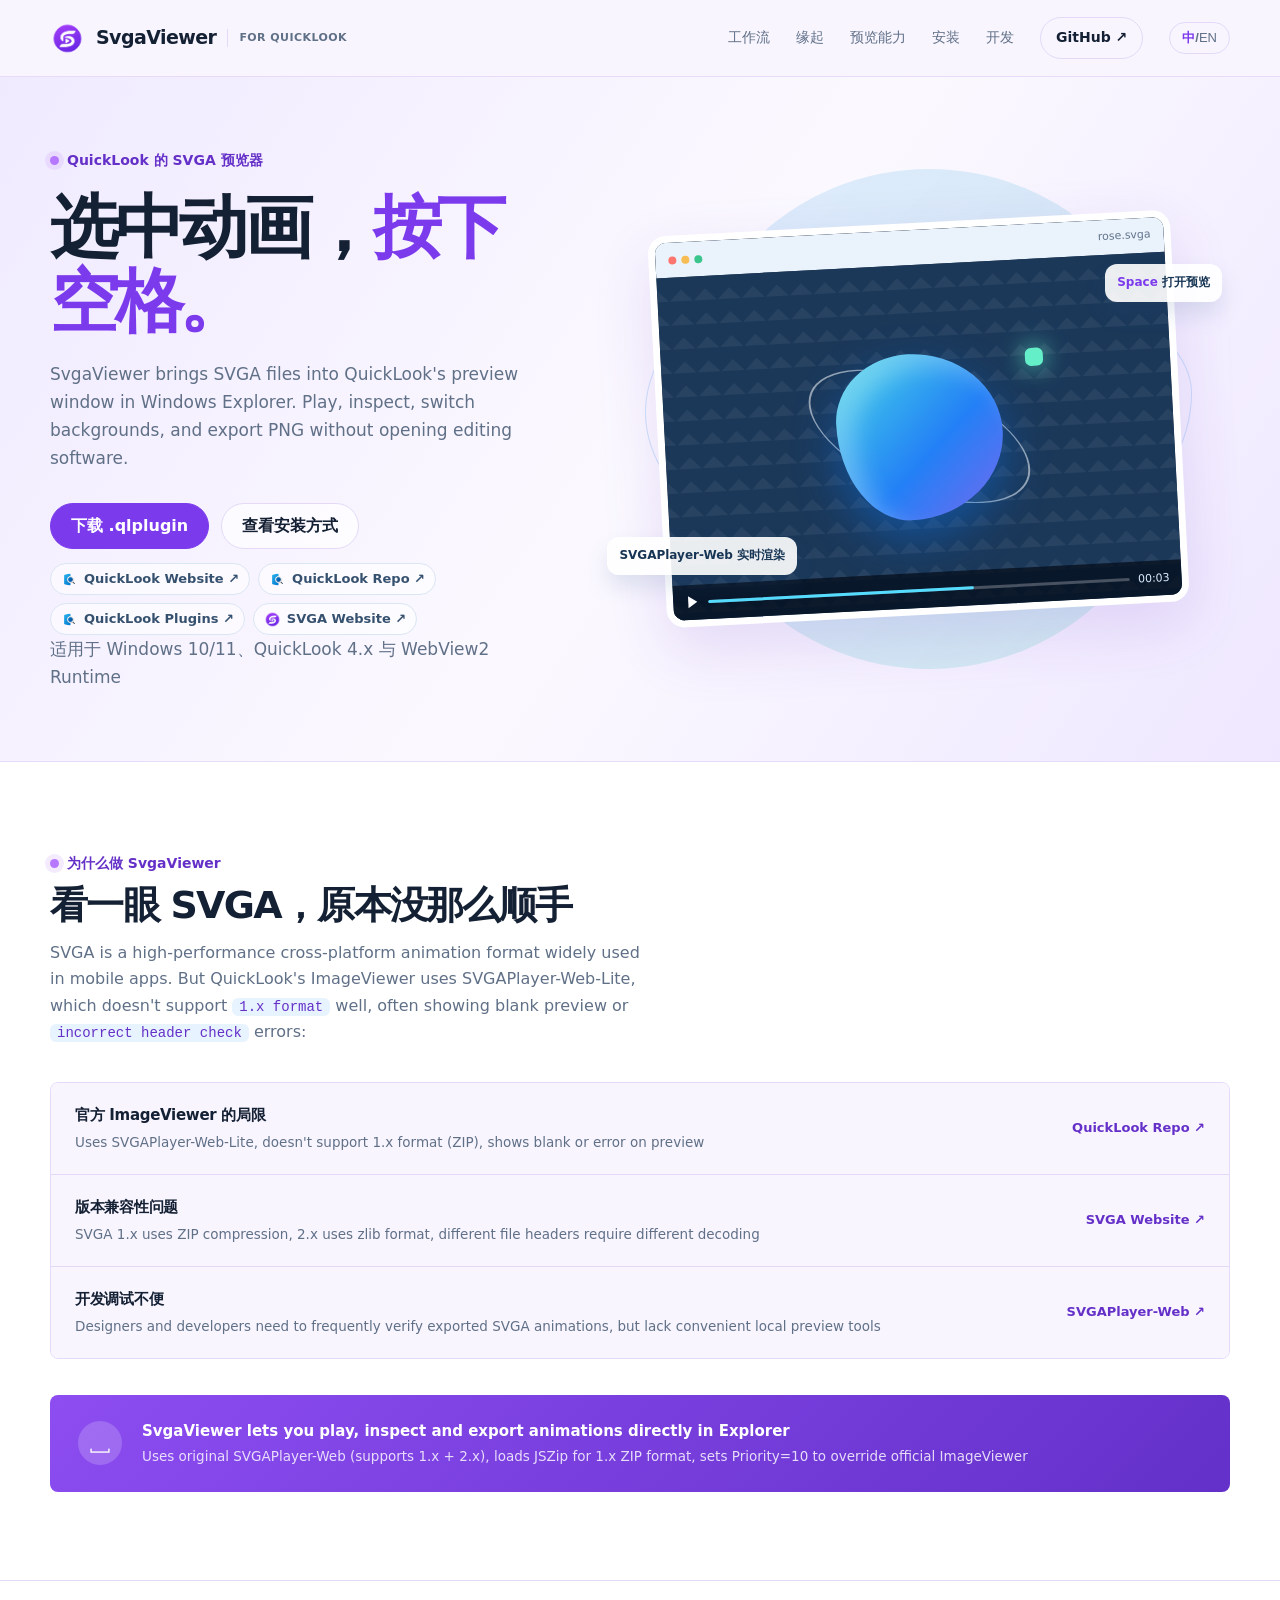
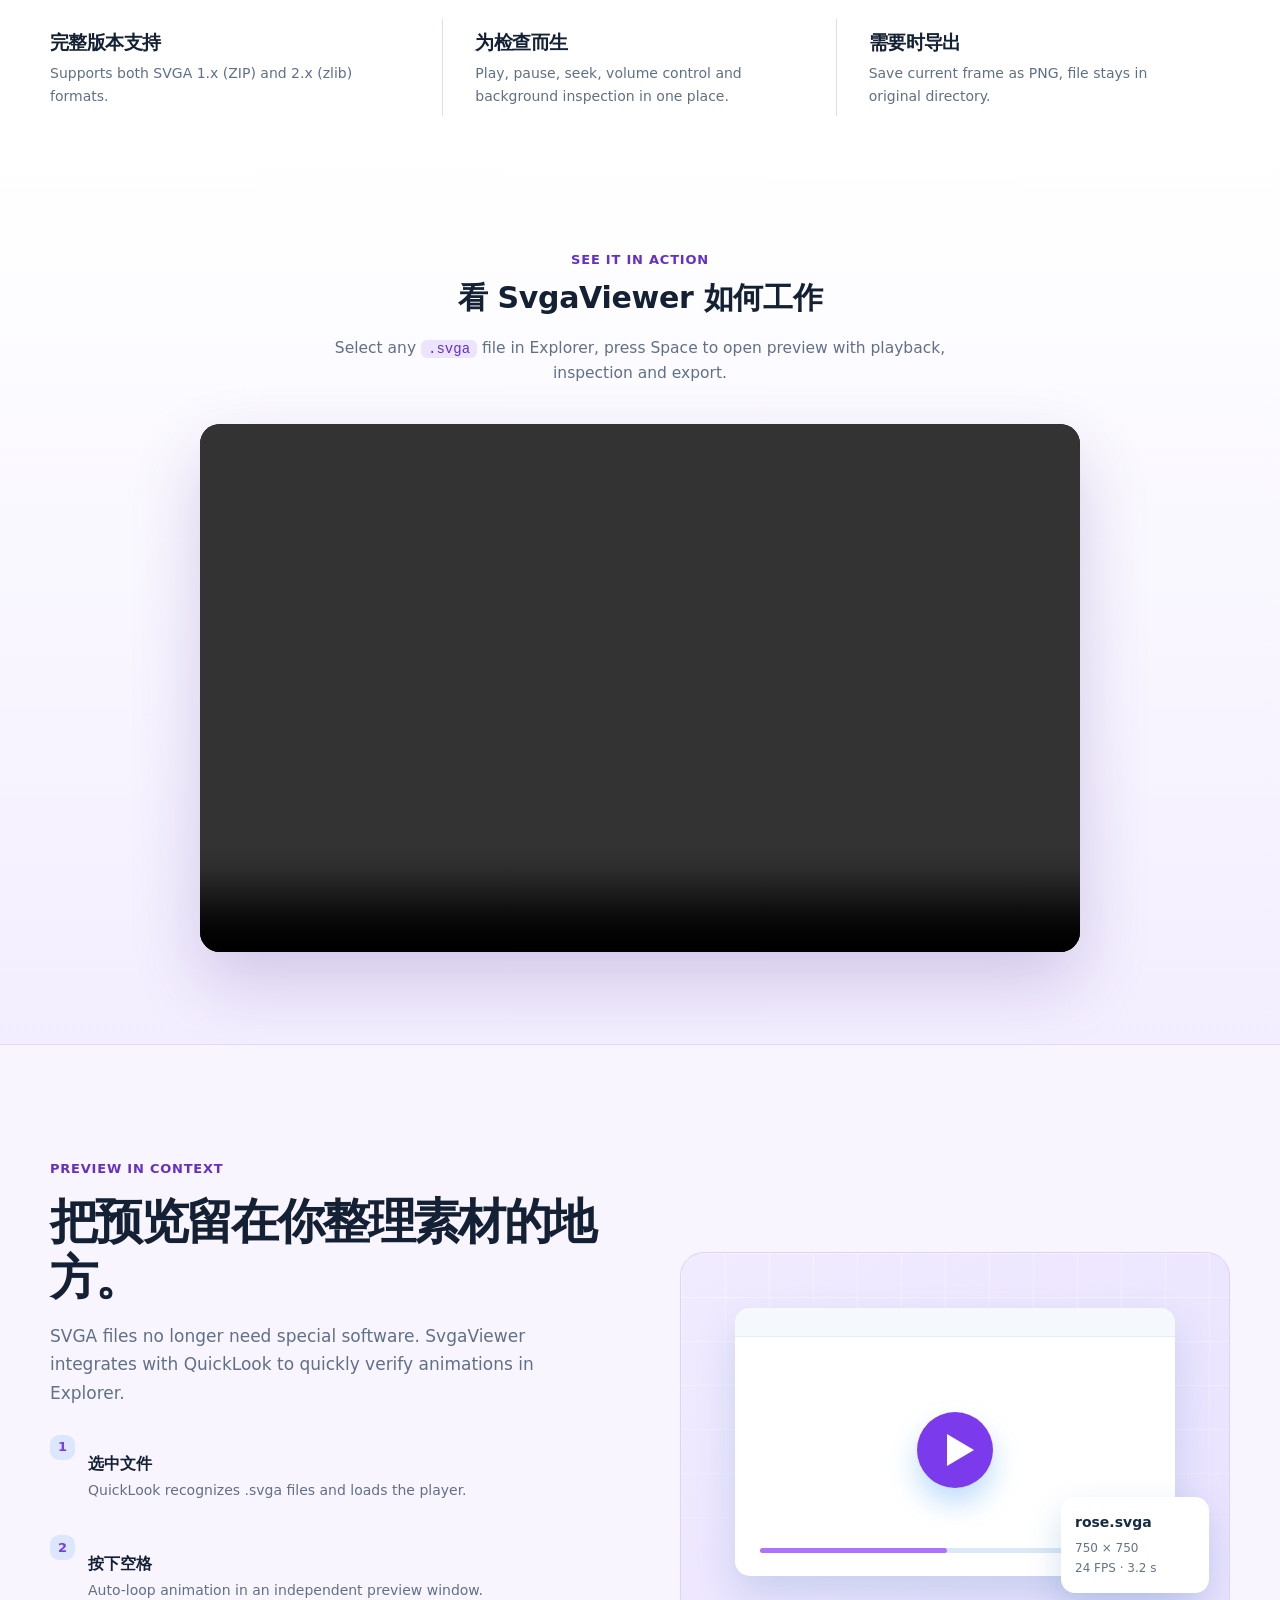
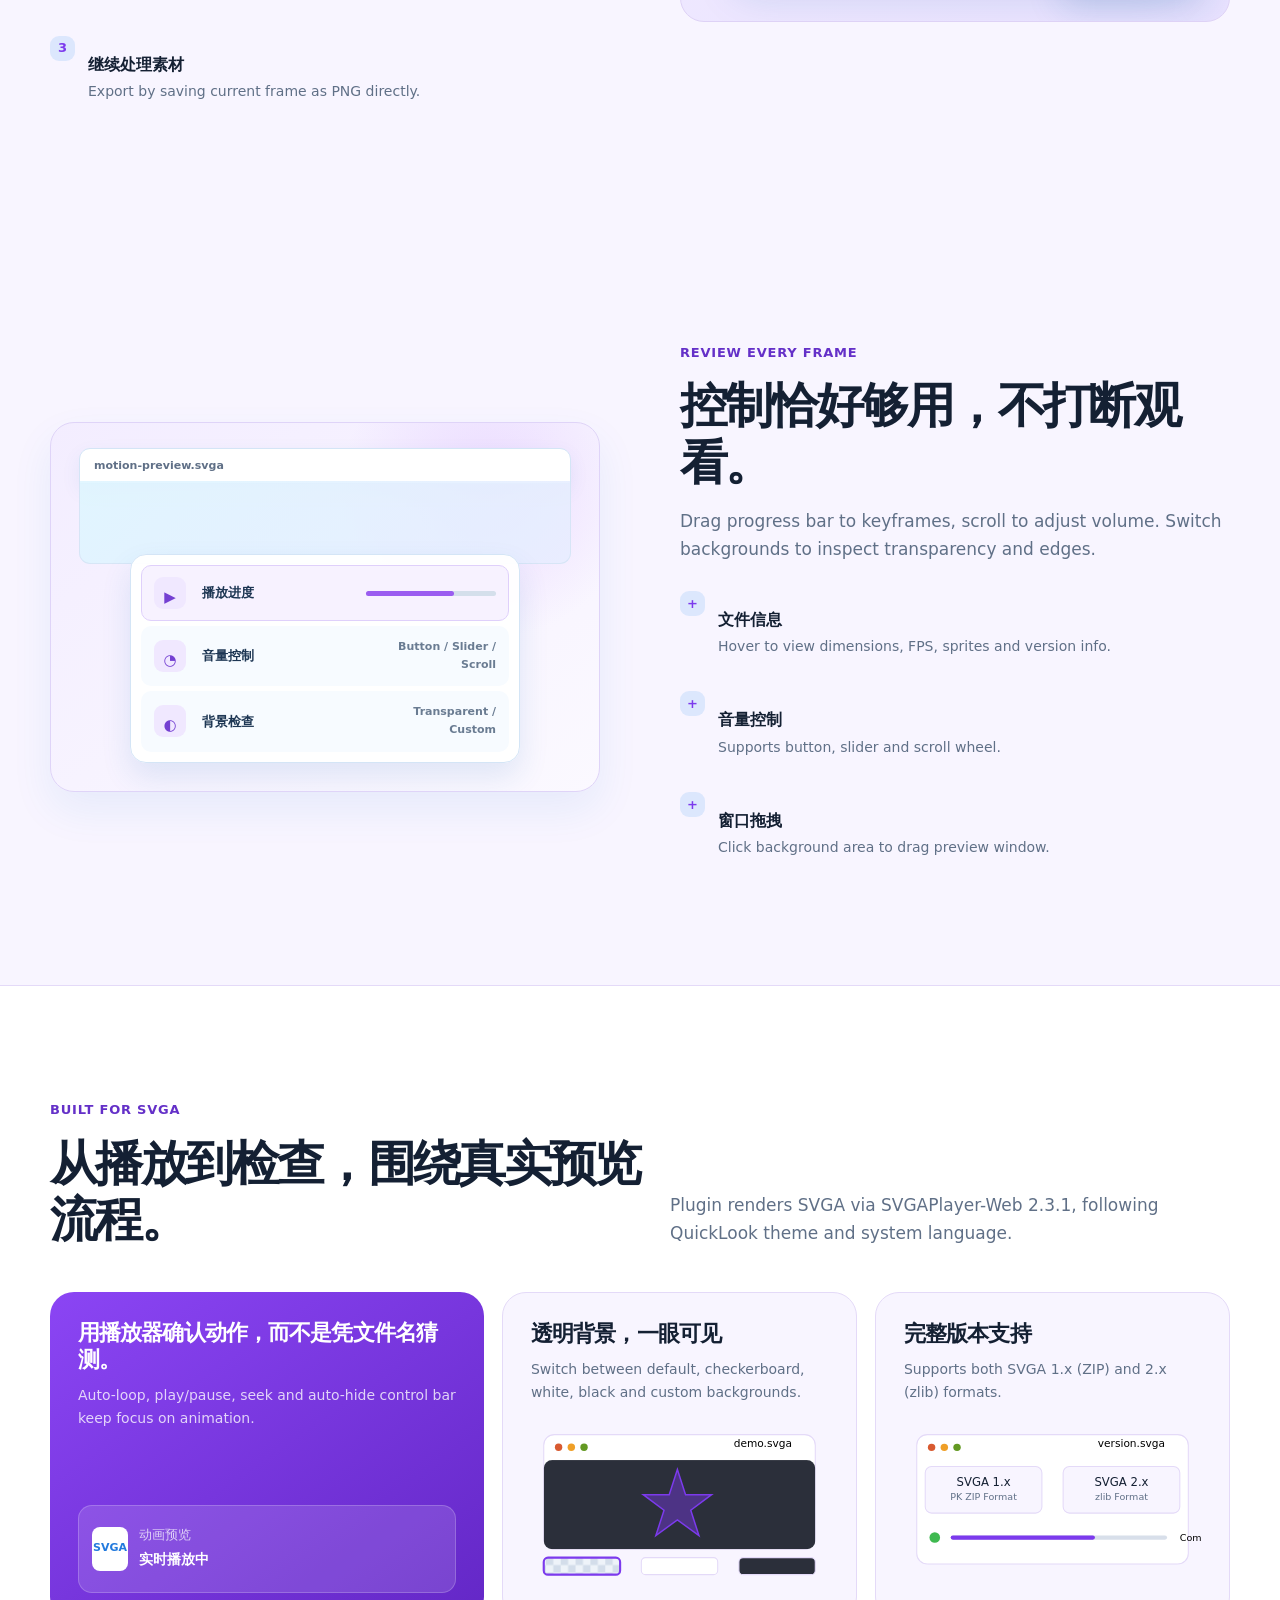
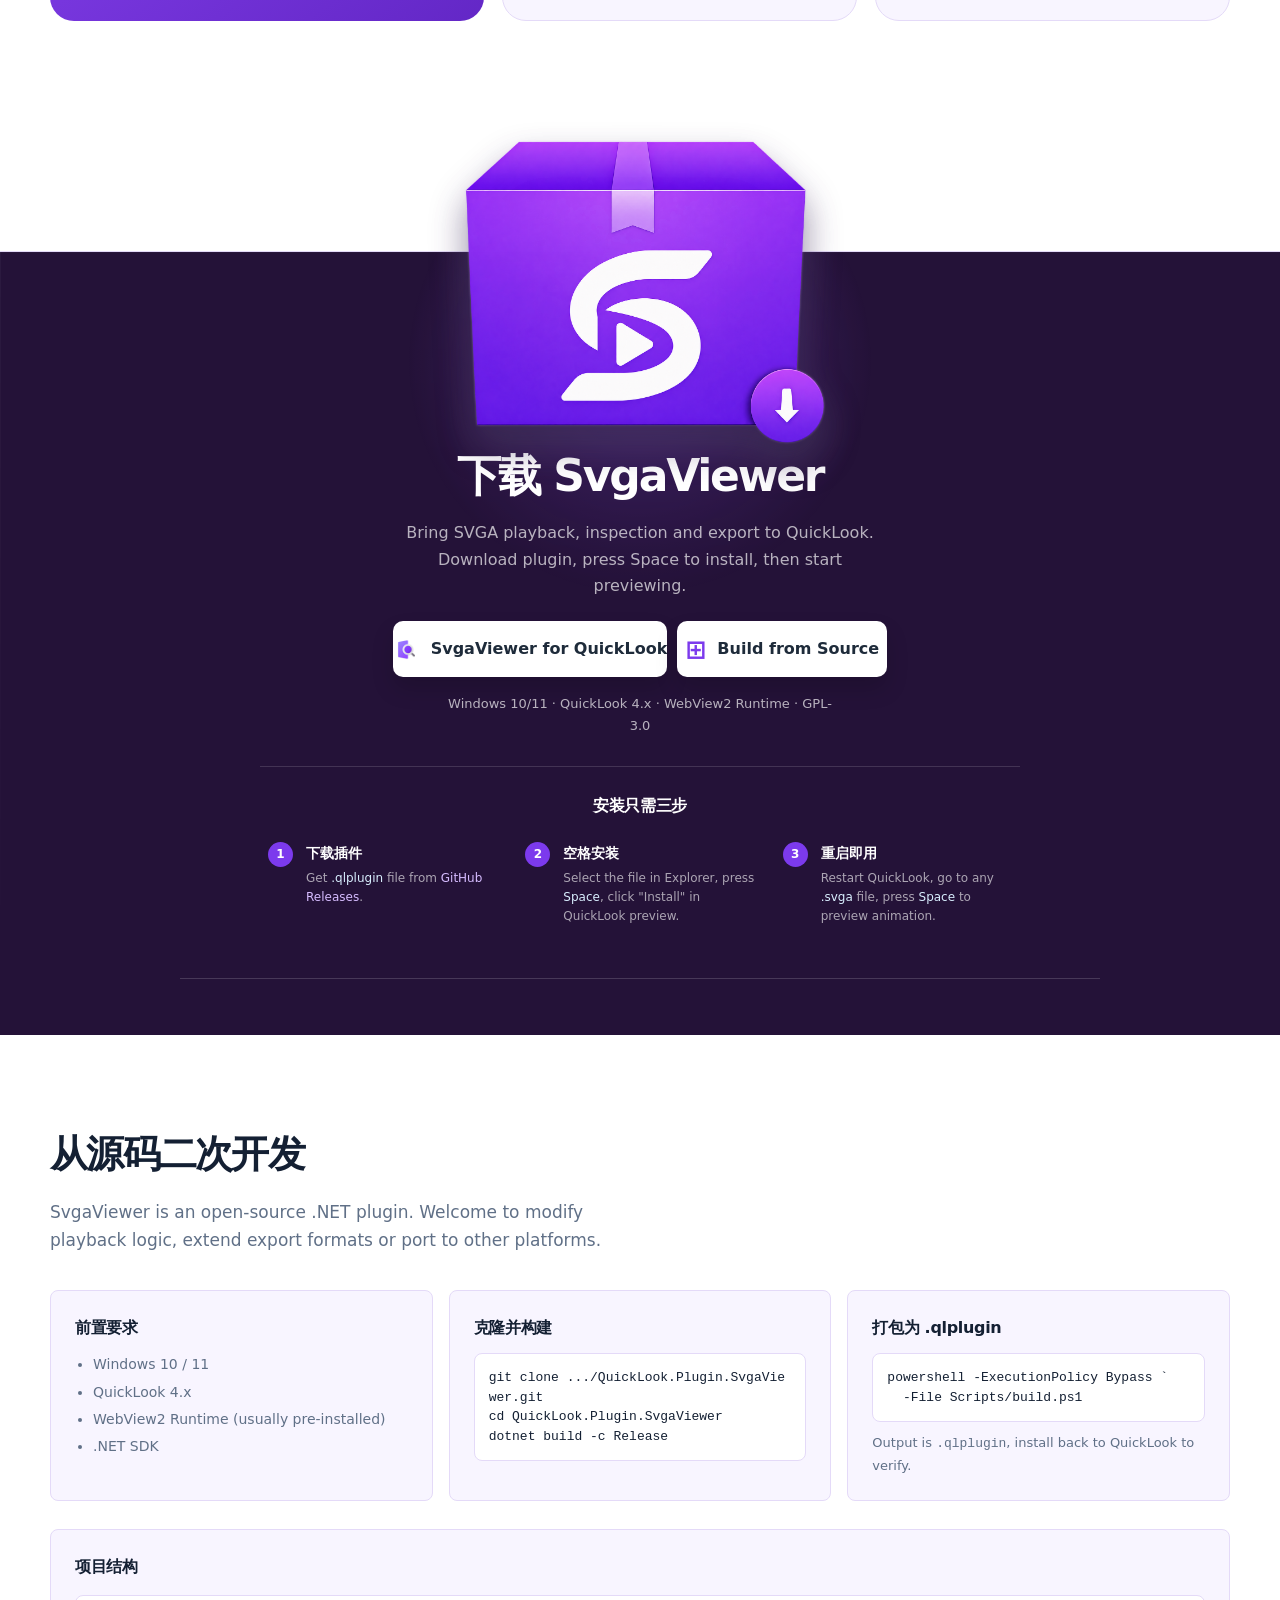
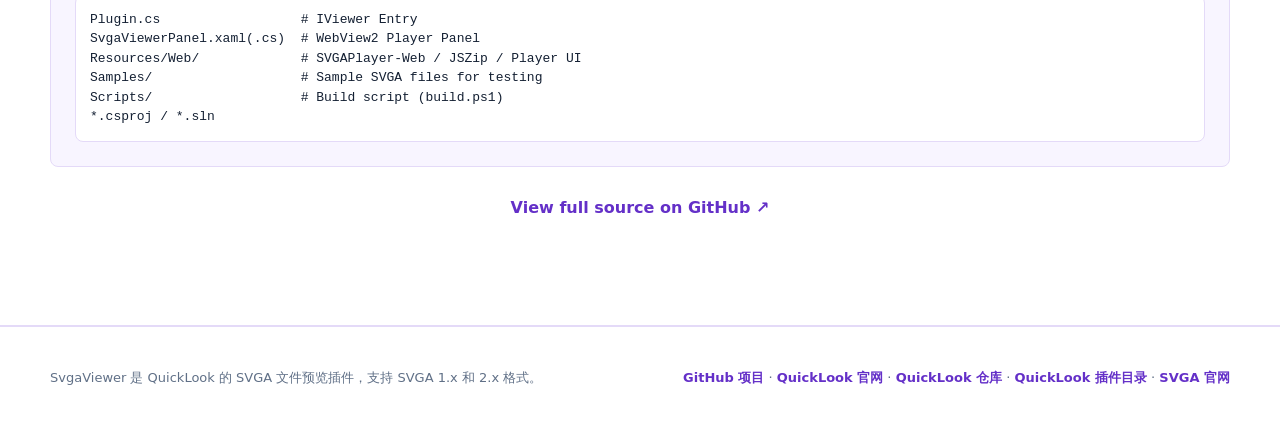
==== docs/index.html @ e3d15f13 "feat: add bilingual (zh/en) language switch to landing page - Add language toggle button (中/EN) in n" ====
<!doctype html>
<html lang="zh-CN">
<head>
<meta charset="utf-8"><meta name="viewport" content="width=device-width, initial-scale=1">
<meta name="description" content="SvgaViewer is a QuickLook plugin for previewing SVGA animation files. Press space to play, inspect, and export SVGA animations in Windows Explorer."><link rel="icon" type="image/png" href="logo.png">
<title>SvgaViewer - Preview SVGA Animations in Explorer</title><script src="assets/svga-brand-assets.js" defer></script>
<style>
:root{--blue:#1985ef;--deep:#126dcc;--mint:#33d1ac;--ink:#142033;--muted:#607087;--line:#dbe6f3;--bg:#f4f8ff;--paper:#fff;--night:#10223d;--r:24px;--wrap:1180px;--shadow:0 22px 60px rgb(36 91 148/.12)}*{box-sizing:border-box}html{scroll-behavior:smooth}body{margin:0;background:var(--bg);color:var(--ink);font:16px/1.65 "Segoe UI",ui-sans-serif,system-ui,-apple-system,"PingFang SC","Microsoft YaHei",sans-serif;-webkit-font-smoothing:antialiased}a{color:inherit;text-decoration:none}button,a{touch-action:manipulation}:focus-visible{outline:3px solid var(--blue);outline-offset:3px}.wrap{width:min(var(--wrap),calc(100% - 40px));margin:auto}.skip{position:absolute;left:-999px;top:0;background:var(--blue);color:#fff;padding:10px 16px;z-index:9}.skip:focus{left:0}
.nav{height:76px;display:flex;align-items:center;justify-content:space-between;gap:24px}.brand{display:flex;align-items:center;gap:11px;font-weight:750;letter-spacing:-.03em;font-size:19px}.brand img{width:35px;height:35px;border-radius:10px}.brand small{font-size:11px;color:var(--muted);font-weight:600;letter-spacing:.04em;border-left:1px solid var(--line);padding-left:11px}.links{display:flex;align-items:center;gap:26px;color:var(--muted);font-size:14px}.links a:hover{color:var(--blue)}.nav-github{border:1px solid var(--line);border-radius:999px;padding:8px 15px;color:var(--ink);font-weight:650}.lang-switch{background:none;border:1px solid var(--line);border-radius:999px;padding:6px 12px;color:var(--muted);font-size:13px;font-weight:600;cursor:pointer;transition:all .2s ease}.lang-switch:hover{border-color:var(--blue);color:var(--blue)}
.hero-shell{overflow:hidden;background:linear-gradient(124deg,#e8f6ff 0%,#f7fbff 52%,#e7f1ff 100%);border-top:1px solid #e2edf9;border-bottom:1px solid #dbe8f7}.hero{min-height:580px;display:grid;grid-template-columns:.9fr 1.1fr;align-items:center;gap:48px;padding:70px 0}.kicker{display:inline-flex;align-items:center;gap:8px;color:var(--deep);font-size:14px;font-weight:700}.kicker i{width:9px;height:9px;border-radius:999px;background:var(--mint);box-shadow:0 0 0 5px rgb(51 209 172/.15)}h1{font-size:clamp(42px,5.4vw,72px);line-height:1.06;letter-spacing:-.065em;margin:18px 0 22px;max-width:16ch}h1 strong{font-weight:800;color:var(--blue)}.hero p{max-width:47ch;margin:0;color:var(--muted);font-size:17px}.actions{display:flex;gap:12px;flex-wrap:wrap;margin-top:31px}.button{min-height:46px;padding:0 20px;display:inline-flex;align-items:center;justify-content:center;gap:8px;border-radius:999px;border:1px solid var(--line);font-weight:700;transition:transform .18s ease,box-shadow .18s ease}.button:hover{transform:translateY(-2px);box-shadow:0 8px 20px rgb(25 133 239/.18)}.primary{background:var(--blue);border-color:var(--blue);color:#fff}.ghost{background:rgb(255 255 255/.7)}.fine{font-size:13px;color:var(--muted);margin-top:16px}
.stage{position:relative;min-height:400px;isolation:isolate}.orbit{position:absolute;width:500px;height:500px;border-radius:50%;left:50%;top:50%;transform:translate(-48%,-50%);background:radial-gradient(circle at 35% 25%,#fff 0 3%,transparent 3.5%),radial-gradient(circle at 75% 67%,rgb(51 209 172/.22) 0 5%,transparent 5.5%),linear-gradient(135deg,rgb(25 133 239/.13),rgb(51 209 172/.18))}.halo{position:absolute;inset:38px;border:1px solid rgb(25 133 239/.2);border-radius:42% 58% 49% 51%/48% 42% 58% 52%;animation:float 8s ease-in-out infinite}.halo.two{inset:76px;border-color:rgb(51 209 172/.38);animation-delay:-3s}.viewer{position:absolute;left:8%;right:8%;top:50%;aspect-ratio:4/3;border-radius:18px;background:#132740;box-shadow:var(--shadow);overflow:hidden;transform:translateY(-50%) rotate(-3deg);border:7px solid #fff}.viewer-top{height:35px;background:#eaf2fb;display:flex;align-items:center;gap:5px;padding:0 13px}.viewer-top b{height:8px;width:8px;border-radius:50%;background:#fc756f}.viewer-top b:nth-child(2){background:#f7bd53}.viewer-top b:nth-child(3){background:#39c58b}.viewer-top span{margin-left:auto;color:#61748c;font-size:11px}.viewer-canvas{height:calc(100% - 35px);display:grid;place-items:center;position:relative;background-color:#1b3859;background-image:linear-gradient(45deg,rgb(255 255 255/.055) 25%,transparent 25%),linear-gradient(-45deg,rgb(255 255 255/.055) 25%,transparent 25%);background-size:24px 24px}.blob{width:166px;height:166px;position:absolute;inset:0;margin:auto;border-radius:45% 55% 57% 43%/40% 49% 51% 60%;background:linear-gradient(135deg,#46d8e7,#2380f6 58%,#7469ee);box-shadow:inset 18px 14px 22px rgb(255 255 255/.25),0 18px 46px rgb(12 116 236/.45);animation:morph 6s ease-in-out infinite}.ring{position:absolute;inset:0;margin:auto;width:235px;height:235px;border:2px solid rgb(255 255 255/.54);border-radius:50%;transform:rotate(25deg) scaleY(.46);animation:spin 8s linear infinite}.spark{position:absolute;width:18px;height:18px;border-radius:6px;background:#64efc8;right:25%;top:26%;box-shadow:0 0 25px #64efc8;animation:bob 2.8s ease-in-out infinite}.viewer-controls{position:absolute;left:0;right:0;bottom:0;height:35px;background:rgb(5 14 28/.76);display:flex;align-items:center;gap:8px;padding:0 12px;color:#dcedff;font-size:11px}.play{width:15px;height:15px;position:relative}.play:after{content:"";position:absolute;left:3px;top:1px;border-left:9px solid #fff;border-top:6px solid transparent;border-bottom:6px solid transparent}.track{height:3px;flex:1;background:rgb(255 255 255/.25);border-radius:999px}.track:before{content:"";display:block;height:100%;width:63%;background:#55ddff;border-radius:inherit}.tag{position:absolute;right:8px;top:45px;padding:9px 12px;border-radius:12px;background:rgb(255 255 255/.91);color:#173554;font-size:12px;font-weight:700;box-shadow:0 12px 22px rgb(40 88 140/.13);animation:bob 3.4s ease-in-out infinite}.tag.bottom{top:auto;right:auto;left:0;bottom:44px;animation-delay:-1.6s}.tag b{color:var(--blue)}
.intro{padding:38px 0;background:var(--paper)}.intro-grid{display:grid;grid-template-columns:repeat(3,1fr)}.intro-item{padding:8px 32px;border-right:1px solid var(--line)}.intro-item:first-child{padding-left:0}.intro-item:last-child{border:0}.intro-item b{display:block;font-size:19px;letter-spacing:-.03em}.intro-item span{display:block;margin-top:4px;color:var(--muted);font-size:14px}section.block{padding:110px 0}.eyeline{display:inline-block;color:var(--deep);font-size:13px;font-weight:800;letter-spacing:.06em;text-transform:uppercase}.heading{max-width:620px;margin:12px 0 0;font-size:clamp(31px,4vw,48px);line-height:1.17;letter-spacing:-.055em}.bodycopy{max-width:560px;color:var(--muted);font-size:17px}.split{display:grid;grid-template-columns:1fr 1fr;align-items:center;gap:80px}.plate{min-height:370px;border-radius:var(--r);position:relative;overflow:hidden;background:linear-gradient(140deg,#e4f6ff,#d9e9ff);border:1px solid #cbe1f7}.plate.dark{background:linear-gradient(140deg,#143457,#11213d)}.plate-grid{position:absolute;inset:0;background:linear-gradient(rgb(255 255 255/.45) 1px,transparent 1px),linear-gradient(90deg,rgb(255 255 255/.45) 1px,transparent 1px);background-size:44px 44px;mask-image:linear-gradient(to bottom,#000,transparent)}.frame{position:absolute;background:#fff;border-radius:15px;box-shadow:0 18px 40px rgb(17 89 159/.17)}.frame.main{inset:55px 54px 45px}.frame.main:before{content:"";display:block;height:28px;border-bottom:1px solid #e4edf7;background:#f5f9fd;border-radius:15px 15px 0 0}.mini-play{position:absolute;left:50%;top:53%;width:76px;height:76px;border-radius:50%;transform:translate(-50%,-50%);background:var(--blue);box-shadow:0 15px 28px rgb(25 133 239/.28)}.mini-play:after{content:"";position:absolute;left:30px;top:22px;border-left:27px solid #fff;border-top:16px solid transparent;border-bottom:16px solid transparent}.bar{height:5px;position:absolute;left:25px;right:25px;bottom:23px;border-radius:5px;background:#d9e9f7}.bar:before{content:"";display:block;height:100%;width:48%;background:var(--mint);border-radius:inherit}.float-card{position:absolute;right:20px;bottom:28px;width:148px;padding:14px;background:#fff;border-radius:14px;box-shadow:0 15px 35px rgb(17 89 159/.18);font-size:12px;color:#63748a}.float-card b{display:block;color:#152c48;font-size:14px;margin-bottom:5px}.controls-art{position:absolute;inset:0;display:grid;place-items:center}.control-row{width:76%;display:flex;align-items:center;justify-content:space-between;padding:17px 21px;border-radius:14px;background:rgb(255 255 255/.1);border:1px solid rgb(255 255 255/.17);color:#eaf6ff;backdrop-filter:blur(8px)}.control-row+.control-row{margin-top:13px}.control-icon{width:37px;height:37px;border-radius:10px;background:rgb(72 199 241/.2);display:grid;place-items:center;color:#79e7ff;font-weight:800}.slider{height:4px;width:45%;border-radius:4px;background:rgb(255 255 255/.24)}.slider:before{content:"";display:block;width:62%;height:100%;background:#70e9ca;border-radius:inherit}.copy-list{display:grid;gap:17px;margin-top:28px}.copy-list div{display:flex;gap:13px;align-items:flex-start}.copy-list i{display:grid;place-items:center;flex:0 0 25px;width:25px;height:25px;border-radius:9px;background:rgb(25 133 239/.12);color:var(--blue);font-style:normal;font-weight:800;font-size:13px}.copy-list b{display:block;font-size:16px}.copy-list span{display:block;color:var(--muted);font-size:14px;margin-top:2px}
.feature-zone{background:var(--paper);border-top:1px solid var(--line);border-bottom:1px solid var(--line)}section.block.feature-zone{padding-bottom:230px}.feature-head{display:flex;justify-content:space-between;align-items:end;gap:28px}.feature-head .bodycopy{margin:0}.feature-grid{display:grid;grid-template-columns:1.1fr .9fr .9fr;gap:18px;margin-top:45px}.feature{min-height:250px;padding:28px;border:1px solid var(--line);border-radius:var(--r);background:var(--bg);display:flex;flex-direction:column;justify-content:space-between}.feature.large{background:linear-gradient(145deg,#1c8cf3,#216bdd);border:0;color:#fff}.feature h3{font-size:22px;line-height:1.22;letter-spacing:-.04em;margin:0}.feature p{margin:10px 0 0;color:var(--muted);font-size:14px}.feature.large p{color:rgb(255 255 255/.78)}.visual{position:relative;margin-top:20px}.checker:after{content:"";position:absolute;width:55px;height:55px;border-radius:18px 30px 22px 35px;background:linear-gradient(135deg,#5adfca,#498bea);left:calc(50% - 27px);top:15px}.export{height:88px;border-radius:14px;background:rgb(255 255 255/.13);border:1px solid rgb(255 255 255/.2);padding:13px;display:flex;align-items:center;gap:11px}.file-mark{width:36px;height:44px;border-radius:8px;background:#fff;color:#237add;display:grid;place-items:center;font-weight:900;font-size:11px}.export small{color:rgb(255 255 255/.74);display:block}.export b{font-size:14px}
.download-stage{position:relative;z-index:1;background:#172231;color:#fff;padding:0 0 82px}.download-stage:before{content:"";position:absolute;inset:0;background:radial-gradient(circle at 50% 14%,rgb(36 125 232/.38),transparent 23%),linear-gradient(90deg,rgb(255 255 255/.035) 1px,transparent 1px),linear-gradient(rgb(255 255 255/.025) 1px,transparent 1px);background-size:auto,44px 44px,44px 44px;mask-image:linear-gradient(to bottom,#000,transparent)}.download-wrap{position:relative;width:min(980px,calc(100% - 40px));margin:auto;text-align:center;border-bottom:1px solid rgb(255 255 255/.16);padding:1px 0 70px}.package-crop{width:min(420px,73vw);overflow:visible;margin:-190px auto -12px}.package{display:block;width:100%;height:auto;margin:0;filter:drop-shadow(0 20px 18px rgb(0 0 0/.38)) drop-shadow(0 0 1.2px rgb(173 216 255/.55));transform-origin:center;transition:transform .5s cubic-bezier(.16,1,.3,1),filter .5s ease}.download-stage:hover .package{transform:translateY(-12px) rotate(-1deg);filter:drop-shadow(0 34px 26px rgb(0 0 0/.45)) drop-shadow(0 0 1.2px rgb(200 230 255/.7))}.download-stage h2{font-size:clamp(34px,4vw,48px);letter-spacing:-.05em;margin:0 0 12px}.download-stage p{margin:0 auto 28px;max-width:47ch;color:rgb(255 255 255/.68)}.download-buttons{display:flex;justify-content:center;gap:14px;flex-wrap:wrap}.download-button{min-width:228px;min-height:62px;border-radius:11px;background:#fff;color:#1e2b3a;display:inline-flex;align-items:center;justify-content:center;gap:11px;font-weight:750;box-shadow:0 12px 22px rgb(0 0 0/.15);transition:transform .22s ease,box-shadow .22s ease}.download-button:hover{transform:translateY(-5px);box-shadow:0 20px 32px rgb(0 0 0/.3)}.download-button img{width:27px;height:27px;border-radius:7px}.download-button .win{font-size:25px;line-height:1;color:#2181e9}.download-note{margin-top:24px!important;font-size:13px}.install{display:none}body{color-scheme:light}
.pain{padding:88px 0;background:var(--paper);border-bottom:1px solid var(--line)}.pain .kicker{margin-bottom:8px}.pain h2{font-size:clamp(26px,3.2vw,38px);line-height:1.18;letter-spacing:-.045em;margin:0 0 12px}.pain .lead{max-width:600px;color:var(--muted);font-size:16px;margin:0 0 36px}.pain .lead code{background:rgba(25,133,239,.1);color:var(--deep);padding:1px 7px;border-radius:6px;font-size:14px}.pain-list{display:flex;flex-direction:column;gap:0;border:1px solid var(--line);border-radius:8px;overflow:hidden}.pain-row{display:flex;align-items:center;justify-content:space-between;gap:24px;padding:20px 24px;background:var(--bg);border-bottom:1px solid var(--line);transition:transform .25s ease,background .25s ease}.pain-row:last-child{border-bottom:0}.pain-row:hover{transform:translateX(6px);background:#eef4fb}.pain-left{display:flex;flex-direction:column;gap:4px}.pain-left b{font-size:15px;letter-spacing:-.02em}.pain-left span{font-size:13.5px;color:var(--muted)}.pain-row>a{flex:0 0 auto;font-size:13px;font-weight:700;color:var(--deep);white-space:nowrap}.pain-turn{margin-top:36px;padding:24px 28px;border-radius:8px;background:linear-gradient(135deg,var(--blue),#216bdd);color:#fff;display:flex;align-items:center;gap:20px;transition:transform .25s ease,box-shadow .25s ease}.pain-turn:hover{transform:translateY(-4px);box-shadow:0 18px 40px rgb(25 85 145/.22)}.pain-turn-icon{flex:0 0 auto;width:44px;height:44px;border-radius:50%;background:rgba(255,255,255,.18);display:grid;place-items:center;font-size:22px}.pain-turn-text{display:flex;flex-direction:column;gap:2px}.pain-turn-text b{font-size:15px}.pain-turn-text span{font-size:13.5px;opacity:.82}
.dev{padding:88px 0;background:var(--paper);border-bottom:1px solid var(--line)}.dev h2{font-size:clamp(26px,3.2vw,38px);letter-spacing:-.045em;margin:0 0 12px}.dev .bodycopy{margin:0 0 36px}.dev-grid{display:grid;grid-template-columns:repeat(3,1fr);gap:16px}.dev-card{padding:24px;border-radius:8px;background:var(--bg);border:1px solid var(--line);transition:transform .25s ease,box-shadow .25s ease,border-color .25s ease}.dev-card:hover{transform:translateY(-3px);border-color:rgb(25 133 239/.45)}.dev-card h3{margin:0 0 12px;font-size:16px;letter-spacing:-.02em}.dev-card ul{margin:0;padding:0 0 0 18px;color:var(--muted);font-size:14px}.dev-card ul li{margin-bottom:4px}.dev-card pre{margin:12px 0 0;padding:14px;border-radius:8px;background:var(--paper);border:1px solid var(--line);overflow-x:auto;white-space:pre-wrap;word-break:break-all;font-size:13px;line-height:1.5}.dev-card code{font-family:ui-monospace,"Cascadia Code","Segoe UI Mono",Consolas,monospace}.dev-card .hint{margin:10px 0 0;font-size:13px;color:var(--muted)}.dev-tree{margin-top:28px;padding:24px;border-radius:8px;background:var(--bg);border:1px solid var(--line)}.dev-tree h3{margin:0 0 14px;font-size:16px;letter-spacing:-.02em}.dev-tree pre{margin:0;padding:14px;border-radius:8px;background:var(--paper);border:1px solid var(--line);overflow-x:auto;white-space:pre-wrap;word-break:break-all;font-size:13px;line-height:1.5}.dev-link{margin-top:28px;text-align:center}.dev-link a{font-weight:700;color:var(--deep)}@media(max-width:850px){.dev-grid{grid-template-columns:1fr 1fr}}@media(max-width:560px){.dev-grid{grid-template-columns:1fr}}
footer{padding:40px 0 48px;background:var(--paper);border-top:1px solid var(--line)}.foot{display:flex;align-items:center;gap:10px 20px;flex-wrap:wrap;justify-content:space-between;color:var(--muted);font-size:13px}.foot a{color:var(--deep);font-weight:700}
@keyframes float{50%{transform:translate(-48%,-50%) rotate(12deg) scale(1.04)}}@keyframes morph{50%{border-radius:59% 41% 39% 61%/54% 38% 62% 46%;transform:scale(1.08) rotate(14deg)}}@keyframes spin{to{transform:rotate(385deg) scaleY(.46)}}@keyframes bob{50%{transform:translateY(-10px)}}@media(max-width:850px){.links a:not(.nav-github){display:none}.hero{grid-template-columns:1fr;padding:55px 0 42px}.stage{min-height:330px;max-width:570px;width:100%;margin:auto}.split{grid-template-columns:1fr;gap:38px}.split.reverse .plate{order:2}.feature-grid{grid-template-columns:1fr 1fr}.feature.large{grid-column:span 2}.intro-item{padding:8px 18px}.intro-item:first-child{padding-left:0}}@media(max-width:560px){.wrap{width:min(100% - 32px,var(--wrap))}.nav{height:67px}.brand small{display:none}.nav-github{padding:7px 12px}.hero{min-height:0}.hero p{font-size:16px}.stage{min-height:230px}.orbit{width:280px;height:280px}.halo{inset:22px}.viewer{left:26%;right:26%;top:50%;aspect-ratio:4/3;transform:translateY(-50%) rotate(-3deg);border-width:5px}.ring{width:150px;height:150px}.blob{width:104px;height:104px}.spark{width:13px;height:13px}.tag{display:none}.intro-grid,.feature-grid{grid-template-columns:1fr}.intro-item{padding:0;border:0}.feature-head{display:block}.feature.large{grid-column:auto}.requirements,.foot{align-items:flex-start;flex-direction:column}.plate{min-height:310px}section.block{padding:76px 0}section.block.feature-zone{padding-bottom:150px}}@media(max-width:400px){.stage{min-height:190px}.orbit{width:230px;height:230px}.halo{inset:14px}.viewer{left:28%;right:28%;border-width:4px;border-radius:12px}.ring{width:108px;height:108px}.blob{width:74px;height:74px}.spark{width:11px;height:11px}}@media(prefers-reduced-motion:reduce){html{scroll-behavior:auto}*,*:before,*:after{animation-duration:.001ms!important;animation-iteration-count:1!important;scroll-behavior:auto!important}}
</style>
<style>
/* Supplementary product links injected below the hero actions. */
.quicklook-links{display:flex;flex-wrap:wrap;gap:8px;margin-top:14px;max-width:47ch}
.quicklook-link{display:inline-flex;align-items:center;gap:6px;min-height:32px;padding:5px 10px;border:1px solid #dbe6f3;border-radius:999px;background:rgb(255 255 255/.62);color:#36516f;font-size:13px;font-weight:650;line-height:1.2;white-space:nowrap;transition:background .2s ease,border-color .2s ease,color .2s ease}
.quicklook-link:hover{background:#fff;border-color:#8fc2f5;color:#126dcc}
.quicklook-link img{display:block;width:17px;height:17px;object-fit:contain;border-radius:4px}
@media(max-width:560px){body{overflow-x:hidden}.hero p{overflow-wrap:anywhere}.quicklook-links{display:grid;grid-template-columns:1fr 1fr;gap:7px;max-width:none}.quicklook-link{min-width:0;justify-content:center;padding:6px 8px;font-size:12px}.quicklook-link img{width:16px;height:16px}}
/* Installation is deliberately compact: one action, then three readable steps. */
.download-stage{padding:0 0 56px}
.download-wrap{width:min(920px,calc(100% - 32px));padding:1px 0 48px}
.package-crop{width:min(370px,68vw);margin:-132px auto -18px}
.download-stage h2{font-size:clamp(31px,4vw,44px);margin-bottom:8px}
.download-stage> .download-wrap>p:not(.download-note){margin-bottom:22px}
.download-buttons{gap:10px}.download-button{min-width:210px;min-height:56px;border-radius:10px}
.download-note{margin-top:16px!important;margin-bottom:30px!important}
.install-steps{max-width:760px;margin:0 auto;padding-top:26px;border-top:1px solid rgb(255 255 255/.14)}
.install-steps h3{margin:0 0 18px;font-size:16px;letter-spacing:-.02em}
.steps-3{display:grid;grid-template-columns:repeat(3,1fr);gap:12px;list-style:none;margin:0;padding:0;text-align:left}
.steps-3 li{display:grid;grid-template-columns:28px minmax(0,1fr);gap:10px;align-items:start;padding:4px 8px}
.steps-3 .num{display:grid;place-items:center;width:25px;height:25px;border-radius:50%;background:#247fe9;color:#fff;font-size:12px;font-weight:800;line-height:1}
.steps-3 b{display:block;font-size:14px;color:#fff}.steps-3 p{margin:4px 0 0!important;color:rgb(255 255 255/.62)!important;font-size:12px;line-height:1.6}.steps-3 a{color:#84c7ff}.steps-3 code,.steps-3 kbd{font:inherit;color:#d9efff}
@media(max-width:560px){.download-stage{padding-bottom:42px}.download-wrap{padding-bottom:38px}.package-crop{width:min(335px,78vw);margin:-104px auto -14px}.download-buttons{display:grid;grid-template-columns:1fr}.download-button{width:100%;min-width:0}.download-note{font-size:12px;line-height:1.5}.install-steps{padding-top:22px}.steps-3{grid-template-columns:1fr;gap:6px}.steps-3 li{padding:9px 4px}.steps-3 p{font-size:12px!important}}
/* Light control-board illustration: information hierarchy mirrors the player UI. */
.plate.dark:has(.controls-art){background:linear-gradient(145deg,#e8f5ff,#f8fbff);border-color:#c9e1f9;box-shadow:0 18px 42px rgb(31 116 207/.08)}
.controls-art{padding:28px;background:radial-gradient(circle at 80% 18%,rgb(81 213 198/.22),transparent 28%)}
.controls-art:before{content:"motion-preview.svga";position:absolute;left:28px;right:28px;top:25px;height:34px;display:flex;align-items:center;padding:0 14px;border:1px solid #d4e5f6;border-radius:11px 11px 0 0;background:#fff;color:#607087;font-size:11px;font-weight:700;box-shadow:0 7px 20px rgb(33 98 165/.07)}
.controls-art:after{content:"";position:absolute;left:28px;right:28px;top:58px;height:82px;border:1px solid #d4e5f6;border-top:0;border-radius:0 0 11px 11px;background:linear-gradient(135deg,#dff6ff,#e8edff);opacity:.9}
.controls-art>div{position:relative;z-index:1;width:min(88%,390px);margin-top:103px;padding:10px;border:1px solid #d4e5f6;border-radius:16px;background:rgb(255 255 255/.94);box-shadow:0 14px 30px rgb(32 105 183/.12)}
.control-row{width:100%;display:grid;grid-template-columns:38px minmax(68px,1fr) minmax(82px,.85fr);gap:10px;align-items:center;justify-content:initial;padding:11px 12px;border-radius:10px;background:#f7fbff;border:1px solid transparent;color:#1d3653;font-size:13px;font-weight:700;backdrop-filter:none}
.control-row+.control-row{margin-top:5px}.control-row:first-child{background:#ecf7ff;border-color:#cde7fb}
.control-icon{width:32px;height:32px;border-radius:9px;background:#dff1ff;color:#157ce9;font-size:0}.control-icon:after{font-size:15px;line-height:1}.control-row:nth-child(1) .control-icon:after{content:"▶"}.control-row:nth-child(2) .control-icon:after{content:"◔"}.control-row:nth-child(3) .control-icon:after{content:"◐"}
.slider{width:100%;height:5px;background:#d4dfeb}.slider:before{width:68%;background:#25b89c}.control-row:not(:first-child) span:last-child{color:#6a7c92;font-size:11px;font-weight:600;text-align:right}
@media(max-width:560px){.controls-art{padding:18px}.controls-art:before{left:18px;right:18px;top:19px}.controls-art:after{left:18px;right:18px;top:52px;height:66px}.controls-art>div{width:100%;margin-top:83px;padding:8px}.control-row{grid-template-columns:34px minmax(60px,1fr) minmax(72px,.8fr);gap:6px;padding:10px 8px;font-size:12px}.control-row:not(:first-child) span:last-child{font-size:10px}.control-icon{width:30px;height:30px}}
</style><style>
/* Subtle motion for mock surfaces: conveys product behavior without competing with copy. */
.plate:has(.controls-art),.plate:has(.frame){transition:transform .38s cubic-bezier(.16,1,.3,1),box-shadow .38s ease}
.plate:has(.controls-art):hover,.plate:has(.frame):hover{transform:translateY(-5px);box-shadow:0 24px 46px rgb(31 106 185/.15)}
.controls-art>div{animation:control-panel-in .72s cubic-bezier(.16,1,.3,1) both}
.controls-art:after{animation:preview-breathe 4.8s ease-in-out infinite}
.control-row{transition:transform .22s ease,background .22s ease,box-shadow .22s ease}.control-row:hover{transform:translateX(4px);background:#eef8ff;box-shadow:0 8px 16px rgb(42 115 188/.09)}
.control-row:first-child .slider:before{animation:progress-sweep 2.8s ease-in-out infinite}
.frame.main{animation:mock-frame-in .72s cubic-bezier(.16,1,.3,1) both}.float-card{animation:float-card 4.2s ease-in-out infinite}
.mini-play{transition:transform .25s ease,box-shadow .25s ease}.plate:has(.frame):hover .mini-play{transform:translate(-50%,-50%) scale(1.08);box-shadow:0 19px 32px rgb(25 133 239/.38)}
@keyframes control-panel-in{from{opacity:0;transform:translateY(15px) scale(.975)}to{opacity:1;transform:translateY(0) scale(1)}}
@keyframes preview-breathe{50%{filter:saturate(1.12) brightness(1.025)}}
@keyframes progress-sweep{50%{width:82%}}
@keyframes mock-frame-in{from{opacity:0;transform:translateY(15px) rotate(1deg)}to{opacity:1;transform:translateY(0) rotate(0)}}
@keyframes float-card{50%{transform:translateY(-7px)}}
@media(prefers-reduced-motion:reduce){.controls-art>div,.controls-art:after,.control-row:first-child .slider:before,.frame.main,.float-card{animation:none}.plate:has(.controls-art):hover,.plate:has(.frame):hover,.control-row:hover{transform:none}}
.svga-demo-canvas{position:absolute!important;z-index:1!important;left:29px;right:29px;top:59px;height:80px!important;width:auto!important;margin:0!important;padding:0!important;border:0!important;border-radius:0 0 10px 10px!important;background:transparent!important;overflow:hidden;box-shadow:none!important}
.svga-demo-canvas canvas,.svga-preview-canvas canvas{display:block;width:100%!important;height:100%!important}.controls-art>div:not(.svga-demo-canvas){z-index:2}
.svga-preview-canvas{position:absolute;inset:29px 20px 34px;border-radius:0 0 11px 11px;overflow:hidden;background:#dff4ff}.svga-preview-canvas canvas{object-fit:contain}
@media(max-width:560px){.svga-demo-canvas{left:19px;right:19px;top:53px;height:64px!important}.svga-preview-canvas{inset:29px 18px 30px}}
/* SVG animation language aligned with the PAG landing: visual states cycle, not page decoration. */
.star-float{animation:svg-star-float 3.6s ease-in-out infinite}.bg-cycler{animation:svg-bg-cycle 4.8s ease-in-out infinite}.bg-mode-checker{animation:svg-bg-checker 4.8s ease-in-out infinite}.bg-mode-white{animation:svg-bg-white 4.8s ease-in-out infinite}.bg-mode-black{animation:svg-bg-black 4.8s ease-in-out infinite}.grid-pan{animation:svg-grid-pan 6s ease-in-out infinite}.zoom-pulse{transform-box:fill-box;transform-origin:center;animation:svg-zoom-pulse 3.4s ease-in-out infinite}.mag-scan{animation:svg-mag-scan 6s ease-in-out infinite}
@keyframes svg-star-float{50%{transform:translateY(-5px)}}@keyframes svg-bg-cycle{0%,26%{transform:translateX(0)}33%,59%{transform:translateX(92px)}66%,92%{transform:translateX(184px)}100%{transform:translateX(0)}}@keyframes svg-bg-checker{0%,26%{opacity:1}33%,100%{opacity:0}}@keyframes svg-bg-white{0%,26%{opacity:0}33%,59%{opacity:1}66%,100%{opacity:0}}@keyframes svg-bg-black{0%,59%{opacity:0}66%,92%{opacity:1}94%,100%{opacity:0}}@keyframes svg-grid-pan{0%,100%{transform:translate(0,0)}50%{transform:translate(10px,-7px)}}@keyframes svg-zoom-pulse{50%{transform:scale(1.18)}}@keyframes svg-mag-scan{0%{transform:translate(40px,50px)}25%{transform:translate(112px,70px)}50%{transform:translate(204px,52px)}75%{transform:translate(132px,74px)}100%{transform:translate(40px,50px)}}
@media(prefers-reduced-motion:reduce){.star-float,.bg-cycler,.bg-mode-checker,.bg-mode-white,.bg-mode-black,.grid-pan,.zoom-pulse,.mag-scan{animation:none}}
/* Brand palette from the supplied violet logo. */
:root{--blue:#7c3aed;--deep:#6430c8;--mint:#ae72ff;--night:#281146;--bg:#f8f5ff;--line:#e4daf8;--shadow:0 22px 60px rgb(105 48 194/.14)}
.hero-shell{background:linear-gradient(124deg,#f0eaff,#fbf9ff 52%,#eee7ff);border-color:#e6dcfa}.primary{background:#7c3aed;border-color:#7c3aed}.kicker i{background:#b678ff;box-shadow:0 0 0 5px rgb(182 120 255/.15)}.plate{background:linear-gradient(140deg,#f1ebff,#e9e2ff);border-color:#ded2f6}.plate.dark:has(.controls-art){background:linear-gradient(145deg,#f3edff,#fbf9ff);border-color:#dfd4f8}.feature.large{background:linear-gradient(145deg,#8b45f4,#6327c6)}.download-stage{background:#241238}.download-stage:before{background:radial-gradient(circle at 50% 14%,rgb(150 80 255/.35),transparent 25%),linear-gradient(90deg,rgb(255 255 255/.035) 1px,transparent 1px),linear-gradient(rgb(255 255 255/.025) 1px,transparent 1px)}.pain-turn{background:linear-gradient(135deg,#8d4df1,#6330c9)}.quicklook-link:hover{border-color:#c8adf6;color:#6430c8}.control-icon{color:#7440d2;background:#f0e8ff}.control-row:first-child{background:#f7f2ff;border-color:#dfd0fb}.slider:before{background:#9b5df0}.controls-art{background:radial-gradient(circle at 80% 18%,rgb(185 122 255/.2),transparent 28%)}
.download-button img{filter:hue-rotate(54deg) saturate(1.45)}.download-button .win{color:#7c3aed}.steps-3 .num{background:#7c3aed}.steps-3 a{color:#d6bcff}.download-stage .package{filter:drop-shadow(0 20px 18px rgb(13 3 34/.42)) drop-shadow(0 0 1.2px rgb(222 196 255/.58))}
</style><style>
.demo{padding:92px 0;text-align:center;background:linear-gradient(180deg,var(--paper),#f3eeff);border-bottom:1px solid var(--line)}
.demo h2{font-size:30px;font-weight:850;letter-spacing:-.01em;margin:0;color:var(--ink)}
.demo .bodycopy{margin:14px auto 0;max-width:620px;font-size:15.5px;line-height:1.6;color:var(--muted)}
.demo .bodycopy code{background:rgba(124,58,237,.12);color:var(--deep);padding:1px 7px;border-radius:6px;font-size:14px}
.demo-frame{position:relative;max-width:880px;margin:38px auto 0;border-radius:20px;overflow:hidden;box-shadow:0 30px 70px rgb(72 33 140/.2);background:#0c1622;aspect-ratio:5/3}
.demo-frame video{width:100%;height:100%;display:block;object-fit:cover}
@media(max-width:560px){.demo{padding:64px 0}.demo h2{font-size:24px}.demo-frame{border-radius:14px;margin-top:28px}}
</style>
</head>
<body><a class="skip" href="#main" data-zh="跳到主要内容" data-en="Skip to main content">跳到主要内容</a><header class="wrap nav"><a class="brand" href="#top"><img src="logo.png" alt=""><span>SvgaViewer</span><small>FOR QUICKLOOK</small></a><nav class="links" aria-label="Navigation"><a href="#workflow" data-zh="工作流" data-en="Workflow">工作流</a><a href="#why" data-zh="缘起" data-en="Why">缘起</a><a href="#features" data-zh="预览能力" data-en="Features">预览能力</a><a href="#install" data-zh="安装" data-en="Install">安装</a><a href="#dev" data-zh="开发" data-en="Dev">开发</a><a class="nav-github" href="https://github.com/yancongya/QuickLook.Plugin.SvgaViewer">GitHub ↗</a><button class="lang-switch" onclick="toggleLang()" aria-label="Switch language"><span class="lang-zh">中</span>/<span class="lang-en">EN</span></button></nav></header>
<main id="main"><div class="hero-shell" id="top"><div class="wrap hero"><div><span class="kicker"><i aria-hidden="true"></i><span data-zh="QuickLook 的 SVGA 预览器" data-en="SVGA Previewer for QuickLook">QuickLook 的 SVGA 预览器</span></span><h1 data-zh="选中动画，<strong>按下空格。</strong>" data-en="Select animation, <strong>press Space.</strong>">选中动画，<strong>按下空格。</strong></h1><p>SvgaViewer brings SVGA files into QuickLook's preview window in Windows Explorer. Play, inspect, switch backgrounds, and export PNG without opening editing software.</p><div class="actions"><a class="button primary" href="https://github.com/yancongya/QuickLook.Plugin.SvgaViewer/releases" data-zh="下载 .qlplugin" data-en="Download .qlplugin">下载 .qlplugin</a><a class="button ghost" href="#install" data-zh="查看安装方式" data-en="View Installation">查看安装方式</a></div><p class="fine" data-zh="适用于 Windows 10/11、QuickLook 4.x 与 WebView2 Runtime" data-en="For Windows 10/11, QuickLook 4.x and WebView2 Runtime">适用于 Windows 10/11、QuickLook 4.x 与 WebView2 Runtime</p></div><div class="stage" role="img" aria-label="SvgaViewer 的 SVGA 动画预览示意图"><div class="orbit"></div><div class="halo"></div><div class="halo two"></div><div class="viewer"><div class="viewer-top"><b></b><b></b><b></b><span>rose.svga</span></div><div class="viewer-canvas"><div class="ring"></div><div class="blob"></div><div class="spark"></div><div class="viewer-controls"><span class="play" aria-hidden="true"></span><span class="track"></span><span>00:03</span></div></div></div><span class="tag"><b>Space</b> <span data-zh="打开预览" data-en="Open Preview">打开预览</span></span><span class="tag bottom" data-zh="SVGAPlayer-Web 实时渲染" data-en="SVGAPlayer-Web Real-time Rendering">SVGAPlayer-Web 实时渲染</span></div></div></div><section class="pain" id="why"><div class="wrap"><span class="kicker"><i aria-hidden="true"></i data-zh="为什么做 SvgaViewer" data-en="Why SvgaViewer">为什么做 SvgaViewer</span><h2 data-zh="看一眼 SVGA，原本没那么顺手" data-en="Previewing SVGA wasn't that easy">看一眼 SVGA，原本没那么顺手</h2><p class="lead">SVGA is a high-performance cross-platform animation format widely used in mobile apps. But QuickLook's ImageViewer uses SVGAPlayer-Web-Lite, which doesn't support <code>1.x format</code> well, often showing blank preview or <code>incorrect header check</code> errors:</p><div class="pain-list"><div class="pain-row"><div class="pain-left"><b data-zh="官方 ImageViewer 的局限" data-en="Official ImageViewer Limitations">官方 ImageViewer 的局限</b><span>Uses SVGAPlayer-Web-Lite, doesn't support 1.x format (ZIP), shows blank or error on preview</span></div><a href="https://github.com/QL-Win/QuickLook" target="_blank" rel="noopener">QuickLook Repo ↗</a></div><div class="pain-row"><div class="pain-left"><b data-zh="版本兼容性问题" data-en="Version Compatibility Issues">版本兼容性问题</b><span>SVGA 1.x uses ZIP compression, 2.x uses zlib format, different file headers require different decoding</span></div><a href="https://svga.io/" target="_blank" rel="noopener">SVGA Website ↗</a></div><div class="pain-row"><div class="pain-left"><b data-zh="开发调试不便" data-en="Inconvenient Development">开发调试不便</b><span>Designers and developers need to frequently verify exported SVGA animations, but lack convenient local preview tools</span></div><a href="https://github.com/nicklockwood/SVGAPlayer-Web" target="_blank" rel="noopener">SVGAPlayer-Web ↗</a></div></div><div class="pain-turn"><span class="pain-turn-icon">⎵</span><div class="pain-turn-text"><b>SvgaViewer lets you play, inspect and export animations directly in Explorer</b><span>Uses original SVGAPlayer-Web (supports 1.x + 2.x), loads JSZip for 1.x ZIP format, sets Priority=10 to override official ImageViewer</span></div></div></div></section>
<section class="intro"><div class="wrap intro-grid"><div class="intro-item"><b data-zh="完整版本支持" data-en="Full Version Support">完整版本支持</b><span>Supports both SVGA 1.x (ZIP) and 2.x (zlib) formats.</span></div><div class="intro-item"><b data-zh="为检查而生" data-en="Built for Inspection">为检查而生</b><span>Play, pause, seek, volume control and background inspection in one place.</span></div><div class="intro-item"><b data-zh="需要时导出" data-en="Export When Needed">需要时导出</b><span>Save current frame as PNG, file stays in original directory.</span></div></div></section>
<section class="demo" id="demo"><div class="wrap"><span class="eyeline">See it in action</span><h2 data-zh="看 SvgaViewer 如何工作" data-en="See SvgaViewer in Action">看 SvgaViewer 如何工作</h2><p class="bodycopy">Select any <code>.svga</code> file in Explorer, press Space to open preview with playback, inspection and export.</p><div class="demo-frame"><video src="assets/showcase.mp4" autoplay muted loop playsinline controls preload="metadata" aria-label="SvgaViewer preview demo"></video></div></div></section>
<section class="block" id="workflow"><div class="wrap split"><div><span class="eyeline">Preview in context</span><h2 class="heading" data-zh="把预览留在你整理素材的地方。" data-en="Keep preview where you organize assets.">把预览留在你整理素材的地方。</h2><p class="bodycopy">SVGA files no longer need special software. SvgaViewer integrates with QuickLook to quickly verify animations in Explorer.</p><div class="copy-list"><div><i>1</i><p><b data-zh="选中文件" data-en="Select File">选中文件</b><span>QuickLook recognizes .svga files and loads the player.</span></p></div><div><i>2</i><p><b data-zh="按下空格" data-en="Press Space">按下空格</b><span>Auto-loop animation in an independent preview window.</span></p></div><div><i>3</i><p><b data-zh="继续处理素材" data-en="Continue Processing">继续处理素材</b><span>Export by saving current frame as PNG directly.</span></p></div></div></div><div class="plate"><div class="plate-grid"></div><div class="frame main"><div class="mini-play"></div><div class="bar"></div></div><div class="float-card"><b>rose.svga</b>750 × 750<br>24 FPS · 3.2 s</div></div></div></section>
<section class="block"><div class="wrap split reverse"><div class="plate dark"><div class="controls-art"><div><div class="control-row"><span class="control-icon">▶</span><span data-zh="播放进度" data-en="Playback Progress">播放进度</span><span class="slider"></span></div><div class="control-row"><span class="control-icon">🔊</span><span data-zh="音量控制" data-en="Volume Control">音量控制</span><span>Button / Slider / Scroll</span></div><div class="control-row"><span class="control-icon">◐</span><span data-zh="背景检查" data-en="Background Check">背景检查</span><span>Transparent / Custom</span></div></div></div></div><div><span class="eyeline">Review every frame</span><h2 class="heading" data-zh="控制恰好够用，不打断观看。" data-en="Just enough control, without interrupting playback.">控制恰好够用，不打断观看。</h2><p class="bodycopy">Drag progress bar to keyframes, scroll to adjust volume. Switch backgrounds to inspect transparency and edges.</p><div class="copy-list"><div><i>+</i><p><b data-zh="文件信息" data-en="File Info">文件信息</b><span>Hover to view dimensions, FPS, sprites and version info.</span></p></div><div><i>+</i><p><b data-zh="音量控制" data-en="Volume Control">音量控制</b><span>Supports button, slider and scroll wheel.</span></p></div><div><i>+</i><p><b data-zh="窗口拖拽" data-en="Window Drag">窗口拖拽</b><span>Click background area to drag preview window.</span></p></div></div></div></div></section>
<section class="block feature-zone" id="features"><div class="wrap"><div class="feature-head"><div><span class="eyeline">Built for SVGA</span><h2 class="heading" data-zh="从播放到检查，围绕真实预览流程。" data-en="From playback to inspection, real preview workflow.">从播放到检查，围绕真实预览流程。</h2></div><p class="bodycopy">Plugin renders SVGA via SVGAPlayer-Web 2.3.1, following QuickLook theme and system language.</p></div><div class="feature-grid"><article class="feature large"><div><h3 data-zh="用播放器确认动作，而不是凭文件名猜测。" data-en="Confirm actions with player, not by guessing filenames.">用播放器确认动作，而不是凭文件名猜测。</h3><p>Auto-loop, play/pause, seek and auto-hide control bar keep focus on animation.</p></div><div class="export"><span class="file-mark">SVGA</span><span><small>预览当前帧</small><b>保存为 PNG</b></span></div></article><article class="feature"><div><h3 data-zh="透明背景，一眼可见" data-en="Transparent Background, Visible at a Glance">透明背景，一眼可见</h3><p>Switch between default, checkerboard, white, black and custom backgrounds.</p></div><div class="visual">
  <svg viewBox="0 0 280 150" width="100%" role="img" aria-label="Transparent background inspection: preview window background switches with samples below, showing transparency under checkerboard, white, and black backgrounds">
    <defs>
      <pattern id="ck-t" width="14" height="14" patternUnits="userSpaceOnUse">
        <rect width="14" height="14" fill="#eef3f9"/><rect width="7" height="7" fill="#d3ddea"/><rect x="7" y="7" width="7" height="7" fill="#d3ddea"/>
      </pattern>
      <clipPath id="win-t"><rect x="12" y="34" width="256" height="84" rx="8"/></clipPath>
      <g id="star-t"><path d="M50,4 L61,38 L96,38 L68,59 L79,93 L50,72 L21,93 L32,59 L4,38 L39,38 Z"/></g>
    </defs>
    <rect x="12" y="10" width="256" height="108" rx="10" style="fill:var(--paper);stroke:var(--line)" stroke-width="1"/>
    <circle cx="26" cy="22" r="3.5" fill="#d85a30"/><circle cx="38" cy="22" r="3.5" fill="#ef9f27"/><circle cx="50" cy="22" r="3.5" fill="#639922"/>
    <text x="246" y="22" text-anchor="end" font-size="10" style="fill:var(--subtle);font-family:var(--sans)">demo.svga</text>
    <g clip-path="url(#win-t)">
      <rect class="bg-mode-checker" x="12" y="34" width="256" height="84" fill="url(#ck-t)"/>
      <rect class="bg-mode-white" x="12" y="34" width="256" height="84" style="fill:var(--paper)"/>
      <rect class="bg-mode-black" x="12" y="34" width="256" height="84" fill="#2b2f3a"/>
      <g class="star-float"><use href="#star-t" transform="translate(103,40) scale(0.7)" style="fill:var(--blue);fill-opacity:.42;stroke:var(--blue)" stroke-width="2"/></g>
    </g>
    <rect x="12" y="126" width="72" height="16" rx="4" style="fill:url(#ck-t)" stroke="var(--line)" stroke-width="1"/>
    <rect x="104" y="126" width="72" height="16" rx="4" style="fill:var(--paper)" stroke="var(--line)" stroke-width="1"/>
    <rect x="196" y="126" width="72" height="16" rx="4" fill="#2b2f3a" stroke="var(--line)" stroke-width="1"/>
    <rect class="bg-cycler" x="12" y="126" width="72" height="16" rx="4" fill="none" style="stroke:var(--blue)" stroke-width="2"/>
  </svg>
</div></article><article class="feature"><div><h3 data-zh="完整版本支持" data-en="Full Version Support">完整版本支持</h3><p>Supports both SVGA 1.x (ZIP) and 2.x (zlib) formats.</p></div><div class="visual">
  <svg viewBox="0 0 280 150" width="100%" role="img" aria-label="Version support: showing file header identifiers for SVGA 1.x and 2.x formats">
    <defs>
      <clipPath id="win-v"><rect x="12" y="34" width="256" height="56" rx="8"/></clipPath>
    </defs>
    <rect x="12" y="10" width="256" height="122" rx="10" style="fill:var(--paper);stroke:var(--line)" stroke-width="1"/>
    <circle cx="26" cy="22" r="3.5" fill="#d85a30"/><circle cx="38" cy="22" r="3.5" fill="#ef9f27"/><circle cx="50" cy="22" r="3.5" fill="#639922"/>
    <text x="246" y="22" text-anchor="end" font-size="10" style="fill:var(--subtle);font-family:var(--sans)">version.svga</text>
    <g clip-path="url(#win-v)">
      <rect x="20" y="40" width="110" height="44" rx="6" style="fill:var(--bg);stroke:var(--line)" stroke-width="1"/>
      <text x="75" y="58" text-anchor="middle" font-size="11" style="fill:var(--ink);font-family:var(--sans)">SVGA 1.x</text>
      <text x="75" y="72" text-anchor="middle" font-size="9" style="fill:var(--muted);font-family:var(--sans)">PK ZIP Format</text>
      <rect x="150" y="40" width="110" height="44" rx="6" style="fill:var(--bg);stroke:var(--line)" stroke-width="1"/>
      <text x="205" y="58" text-anchor="middle" font-size="11" style="fill:var(--ink);font-family:var(--sans)">SVGA 2.x</text>
      <text x="205" y="72" text-anchor="middle" font-size="9" style="fill:var(--muted);font-family:var(--sans)">zlib Format</text>
    </g>
    <g transform="translate(22,100)">
      <circle cx="7" cy="7" r="5" fill="#3fb950"/>
      <rect x="22" y="5" width="204" height="4" rx="2" fill="#d8dfea"/>
      <rect x="22" y="5" width="136" height="4" rx="2" fill="var(--blue)"/>
      <text x="238" y="10" font-size="9" style="fill:var(--subtle);font-family:var(--sans)">Compatible</text>
    </g>
  </svg>
</div></article></div></div></section>
<section class="download-stage" id="install"><div class="download-wrap"><div class="package-crop"><img class="package" src="assets/svga-download-package.png" alt="SVGA 下载包图标"></div><h2 data-zh="下载 SvgaViewer" data-en="Download SvgaViewer">下载 SvgaViewer</h2><p>Bring SVGA playback, inspection and export to QuickLook. Download plugin, press Space to install, then start previewing.</p><div class="download-buttons"><a class="download-button" href="https://github.com/yancongya/QuickLook.Plugin.SvgaViewer/releases"><img src="assets/quicklook-icon.png" alt="">SvgaViewer for QuickLook</a><a class="download-button" href="https://github.com/yancongya/QuickLook.Plugin.SvgaViewer"><span class="win" aria-hidden="true">⊞</span>Build from Source</a></div><p class="download-note">Windows 10/11 · QuickLook 4.x · WebView2 Runtime · GPL-3.0</p><div class="install-steps"><h3 data-zh="安装只需三步" data-en="Install in Three Steps">安装只需三步</h3><ol class="steps-3"><li><span class="num">1</span><div><b data-zh="下载插件" data-en="Download Plugin">下载插件</b><p>Get <code>.qlplugin</code> file from <a href="https://github.com/yancongya/QuickLook.Plugin.SvgaViewer/releases">GitHub Releases</a>.</p></div></li><li><span class="num">2</span><div><b data-zh="空格安装" data-en="Space to Install">空格安装</b><p>Select the file in Explorer, press <kbd>Space</kbd>, click "Install" in QuickLook preview.</p></div></li><li><span class="num">3</span><div><b data-zh="重启即用" data-en="Restart &amp; Use">重启即用</b><p>Restart QuickLook, go to any <code>.svga</code> file, press <kbd>Space</kbd> to preview animation.</p></div></li></ol></div></div></section><section class="dev" id="dev"><div class="wrap"><h2 data-zh="从源码二次开发" data-en="Build from Source">从源码二次开发</h2><p class="bodycopy">SvgaViewer is an open-source .NET plugin. Welcome to modify playback logic, extend export formats or port to other platforms.</p><div class="dev-grid"><div class="dev-card"><h3 data-zh="前置要求" data-en="Requirements">前置要求</h3><ul><li>Windows 10 / 11</li><li>QuickLook 4.x</li><li>WebView2 Runtime (usually pre-installed)</li><li>.NET SDK</li></ul></div><div class="dev-card"><h3 data-zh="克隆并构建" data-en="Clone &amp; Build">克隆并构建</h3><pre><code>git clone .../QuickLook.Plugin.SvgaViewer.git
cd QuickLook.Plugin.SvgaViewer
dotnet build -c Release</code></pre></div><div class="dev-card"><h3 data-zh="打包为 .qlplugin" data-en="Package as .qlplugin">打包为 .qlplugin</h3><pre><code>powershell -ExecutionPolicy Bypass `
  -File Scripts/build.ps1</code></pre><p class="hint">Output is <code>.qlplugin</code>, install back to QuickLook to verify.</p></div></div><div class="dev-tree"><h3 data-zh="项目结构" data-en="Project Structure">项目结构</h3><pre><code>Plugin.cs                  # IViewer Entry
SvgaViewerPanel.xaml(.cs)  # WebView2 Player Panel
Resources/Web/             # SVGAPlayer-Web / JSZip / Player UI
Samples/                   # Sample SVGA files for testing
Scripts/                   # Build script (build.ps1)
*.csproj / *.sln</code></pre></div><p class="dev-link"><a href="https://github.com/yancongya/QuickLook.Plugin.SvgaViewer">View full source on GitHub ↗</a></p></div></section></main>
<footer><div class="wrap foot"><span data-zh="SvgaViewer 是 QuickLook 的 SVGA 文件预览插件，支持 SVGA 1.x 和 2.x 格式。" data-en="SvgaViewer is a QuickLook plugin for previewing SVGA files, supporting both 1.x and 2.x formats.">SvgaViewer 是 QuickLook 的 SVGA 文件预览插件，支持 SVGA 1.x 和 2.x 格式。</span><span><a href="https://github.com/yancongya/QuickLook.Plugin.SvgaViewer" data-zh="GitHub 项目" data-en="GitHub Project" data-zh="GitHub 项目" data-en="GitHub Project">GitHub 项目</a> · <a href="https://quicklookapp.vercel.app/" data-zh="QuickLook 官网" data-en="QuickLook Website" data-zh="QuickLook 官网" data-en="QuickLook Website">QuickLook 官网</a> · <a href="https://github.com/QL-Win/QuickLook" data-zh="QuickLook 仓库" data-en="QuickLook Repo" data-zh="QuickLook 仓库" data-en="QuickLook Repo">QuickLook 仓库</a> · <a href="https://github.com/QL-Win/QuickLook/wiki/Available-Plugins" data-zh="QuickLook 插件目录" data-en="QuickLook Plugins" data-zh="QuickLook 插件目录" data-en="QuickLook Plugins">QuickLook 插件目录</a> · <a href="https://svga.io/" data-zh="SVGA 官网" data-en="SVGA Website" data-zh="SVGA 官网" data-en="SVGA Website">SVGA 官网</a></span></div></footer>
<script>
const i18n={zh:{hero_kicker:"QuickLook 的 SVGA 预览器",hero_title:"选中动画，<strong>按下空格。</strong>",hero_desc:"SvgaViewer brings SVGA files into QuickLook's preview window in Windows Explorer. Play, inspect, switch backgrounds, and export PNG without opening editing software.",hero_btn_download:"下载 .qlplugin",hero_btn_install:"查看安装方式",hero_fine:"适用于 Windows 10/11、QuickLook 4.x 与 WebView2 Runtime",playback:"实时播放中",preview:"动画预览",ql_site:"QuickLook Website ↗",ql_repo:"QuickLook Repo ↗",ql_plugins:"QuickLook Plugins ↗",svga_site:"SVGA Website ↗"},en:{hero_kicker:"SVGA Previewer for QuickLook",hero_title:"Select animation, <strong>press Space.</strong>",hero_desc:"SvgaViewer brings SVGA files into QuickLook's preview window in Windows Explorer. Play, inspect, switch backgrounds, and export PNG without opening editing software.",hero_btn_download:"Download .qlplugin",hero_btn_install:"View Installation",hero_fine:"For Windows 10/11, QuickLook 4.x and WebView2 Runtime",playback:"Playing",preview:"Animation Preview",ql_site:"QuickLook Website ↗",ql_repo:"QuickLook Repo ↗",ql_plugins:"QuickLook Plugins ↗",svga_site:"SVGA Website ↗"}};
let currentLang=localStorage.getItem('svga-lang')||'zh';
function toggleLang(){currentLang=currentLang==='zh'?'en':'zh';localStorage.setItem('svga-lang',currentLang);applyLang()}
function applyLang(){document.documentElement.lang=currentLang==='zh'?'zh-CN':'en';const t=i18n[currentLang];document.querySelectorAll('[data-zh][data-en]').forEach(el=>{const text=el.getAttribute('data-'+currentLang);if(text)el.innerHTML=text});const kicker=document.querySelector('.hero .kicker span');if(kicker)kicker.textContent=t.hero_kicker;const title=document.querySelector('.hero h1');if(title)title.innerHTML=t.hero_title;const desc=document.querySelector('.hero>p');if(desc)desc.textContent=t.hero_desc;const btns=document.querySelectorAll('.hero .button');if(btns[0])btns[0].textContent=t.hero_btn_download;if(btns[1])btns[1].textContent=t.hero_btn_install;const fine=document.querySelector('.hero .fine');if(fine)fine.textContent=t.hero_fine;const pb=document.querySelector('.feature.large .export b');if(pb)pb.textContent=t.playback;const ps=document.querySelector('.feature.large .export small');if(ps)ps.textContent=t.preview;document.querySelectorAll('.lang-zh').forEach(el=>{el.style.fontWeight=currentLang==='zh'?'700':'400';el.style.color=currentLang==='zh'?'var(--blue)':'inherit'});document.querySelectorAll('.lang-en').forEach(el=>{el.style.fontWeight=currentLang==='en'?'700':'400';el.style.color=currentLang==='en'?'var(--blue)':'inherit'})}
applyLang();
const links=document.querySelector('.actions');
const qlSite=document.createElement('a');qlSite.className='quicklook-link';qlSite.href='https://quicklookapp.vercel.app/';qlSite.innerHTML='<img src="assets/quicklook-icon.png" alt="">'+i18n[currentLang].ql_site;
const qlRepo=document.createElement('a');qlRepo.className='quicklook-link';qlRepo.href='https://github.com/QL-Win/QuickLook';qlRepo.innerHTML='<img src="assets/quicklook-icon.png" alt="">'+i18n[currentLang].ql_repo;
const qlPlugins=document.createElement('a');qlPlugins.className='quicklook-link';qlPlugins.href='https://github.com/QL-Win/QuickLook/wiki/Available-Plugins';qlPlugins.innerHTML='<img src="assets/quicklook-icon.png" alt="">'+i18n[currentLang].ql_plugins;
const svgalink=document.createElement('a');svgalink.className='quicklook-link';svgalink.href='https://svga.io/';svgalink.innerHTML='<img src="logo.png" alt="">'+i18n[currentLang].svga_site;
const quicklinks=document.createElement('div');quicklinks.className='quicklook-links';quicklinks.appendChild(qlSite);quicklinks.appendChild(qlRepo);quicklinks.appendChild(qlPlugins);quicklinks.appendChild(svgalink);links.insertAdjacentElement('afterend',quicklinks);
</script>
</body>
</html>
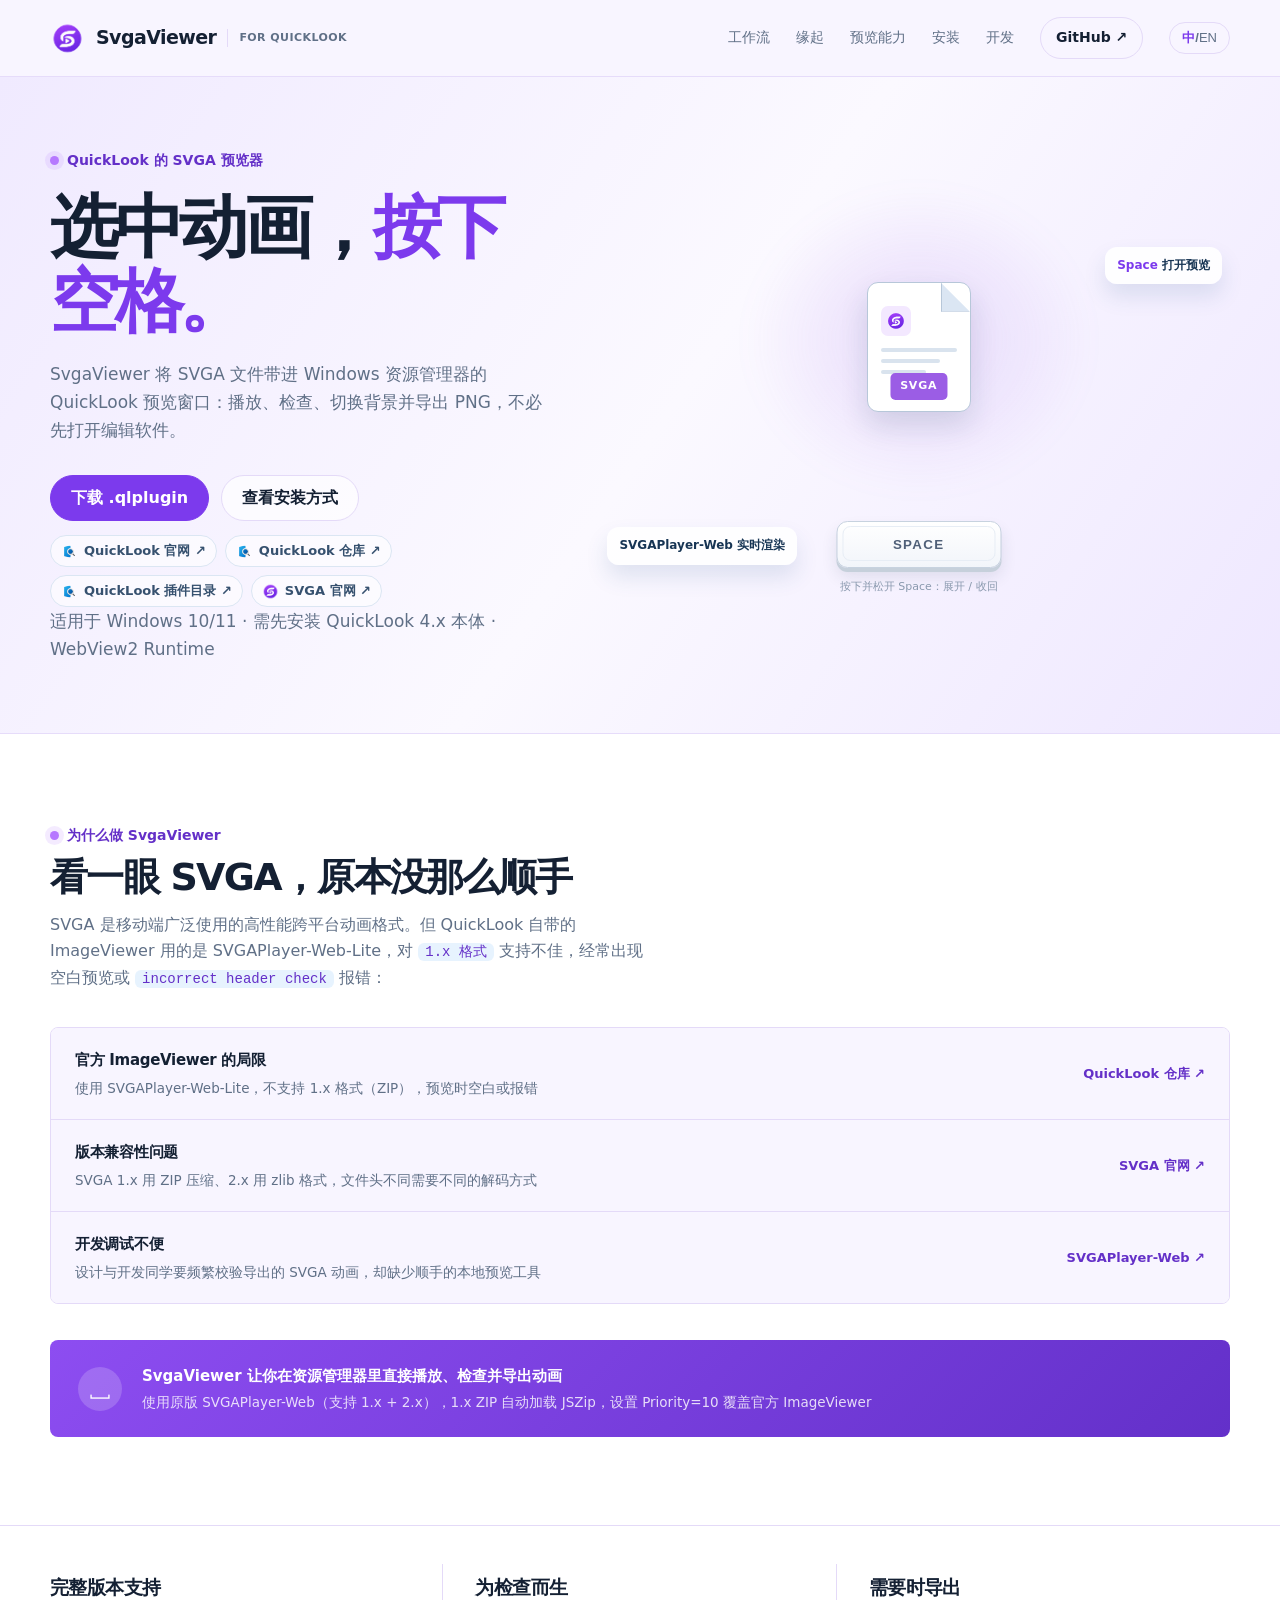
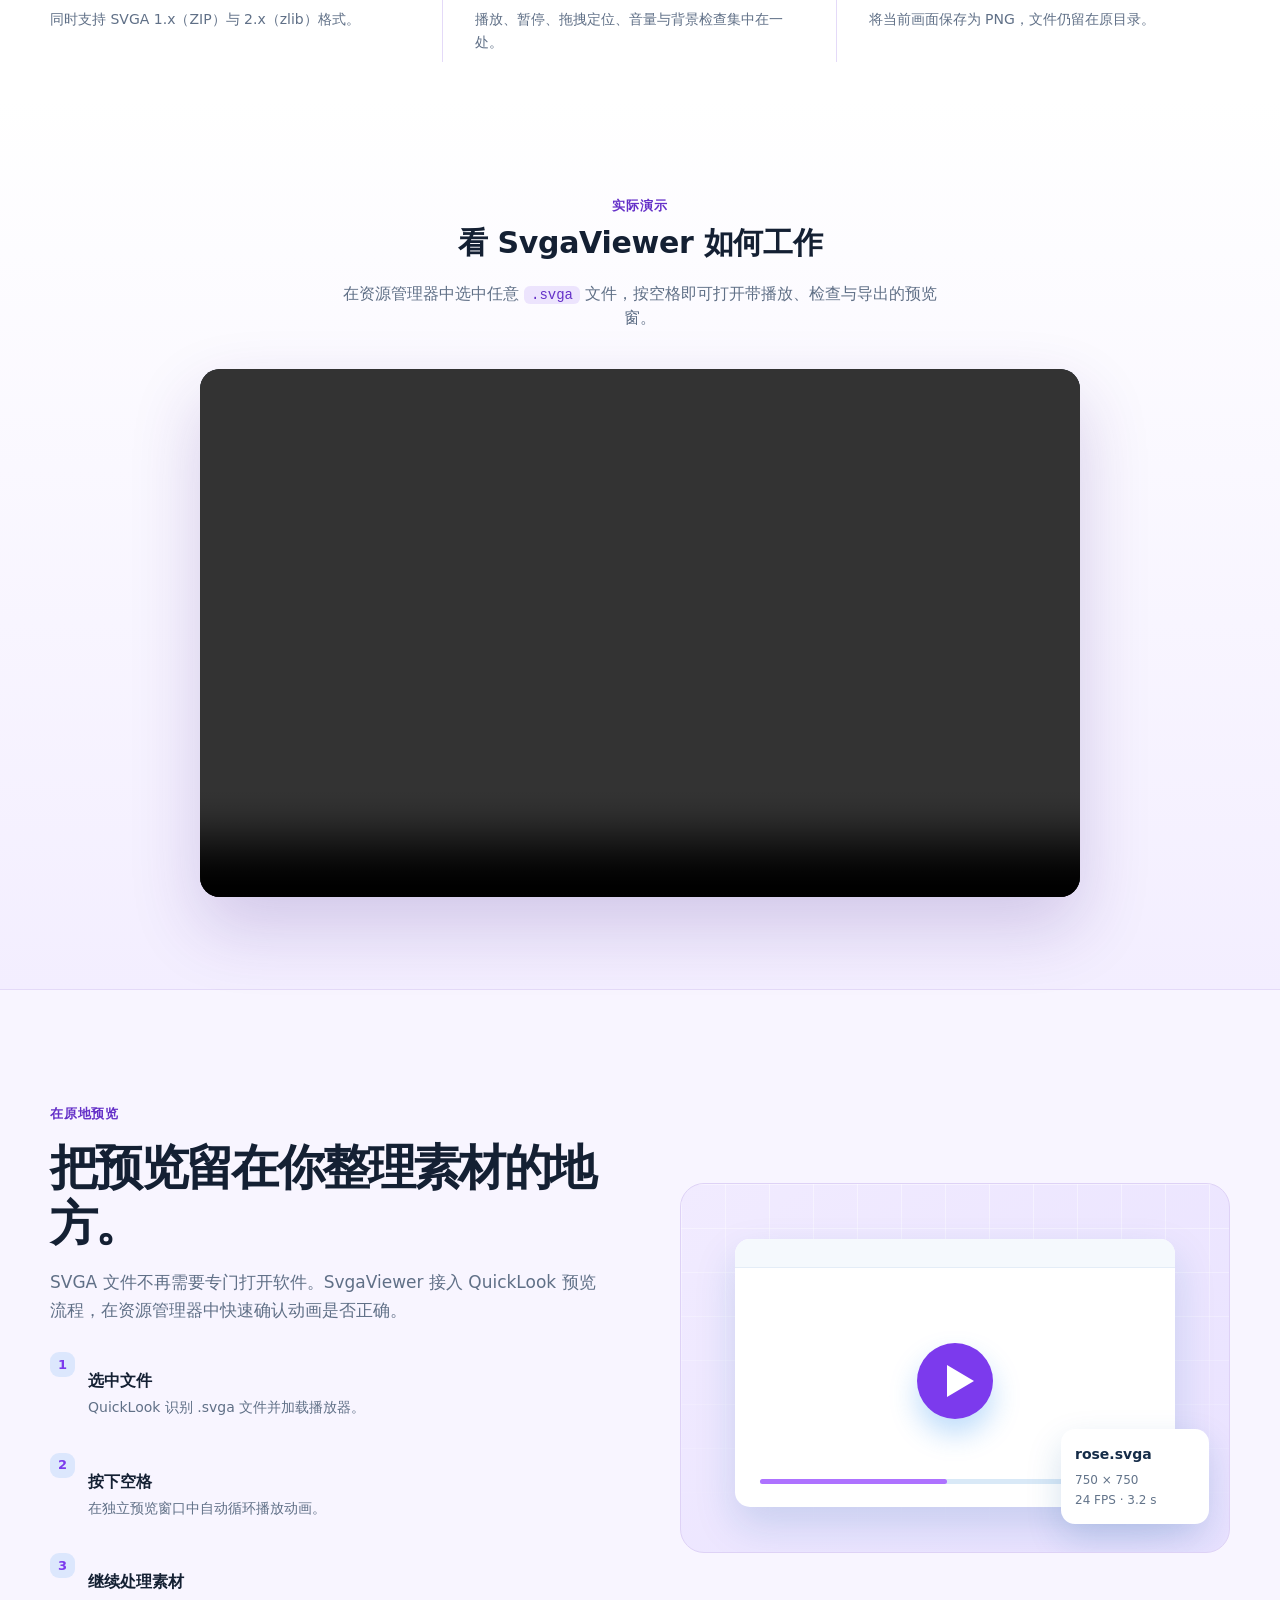
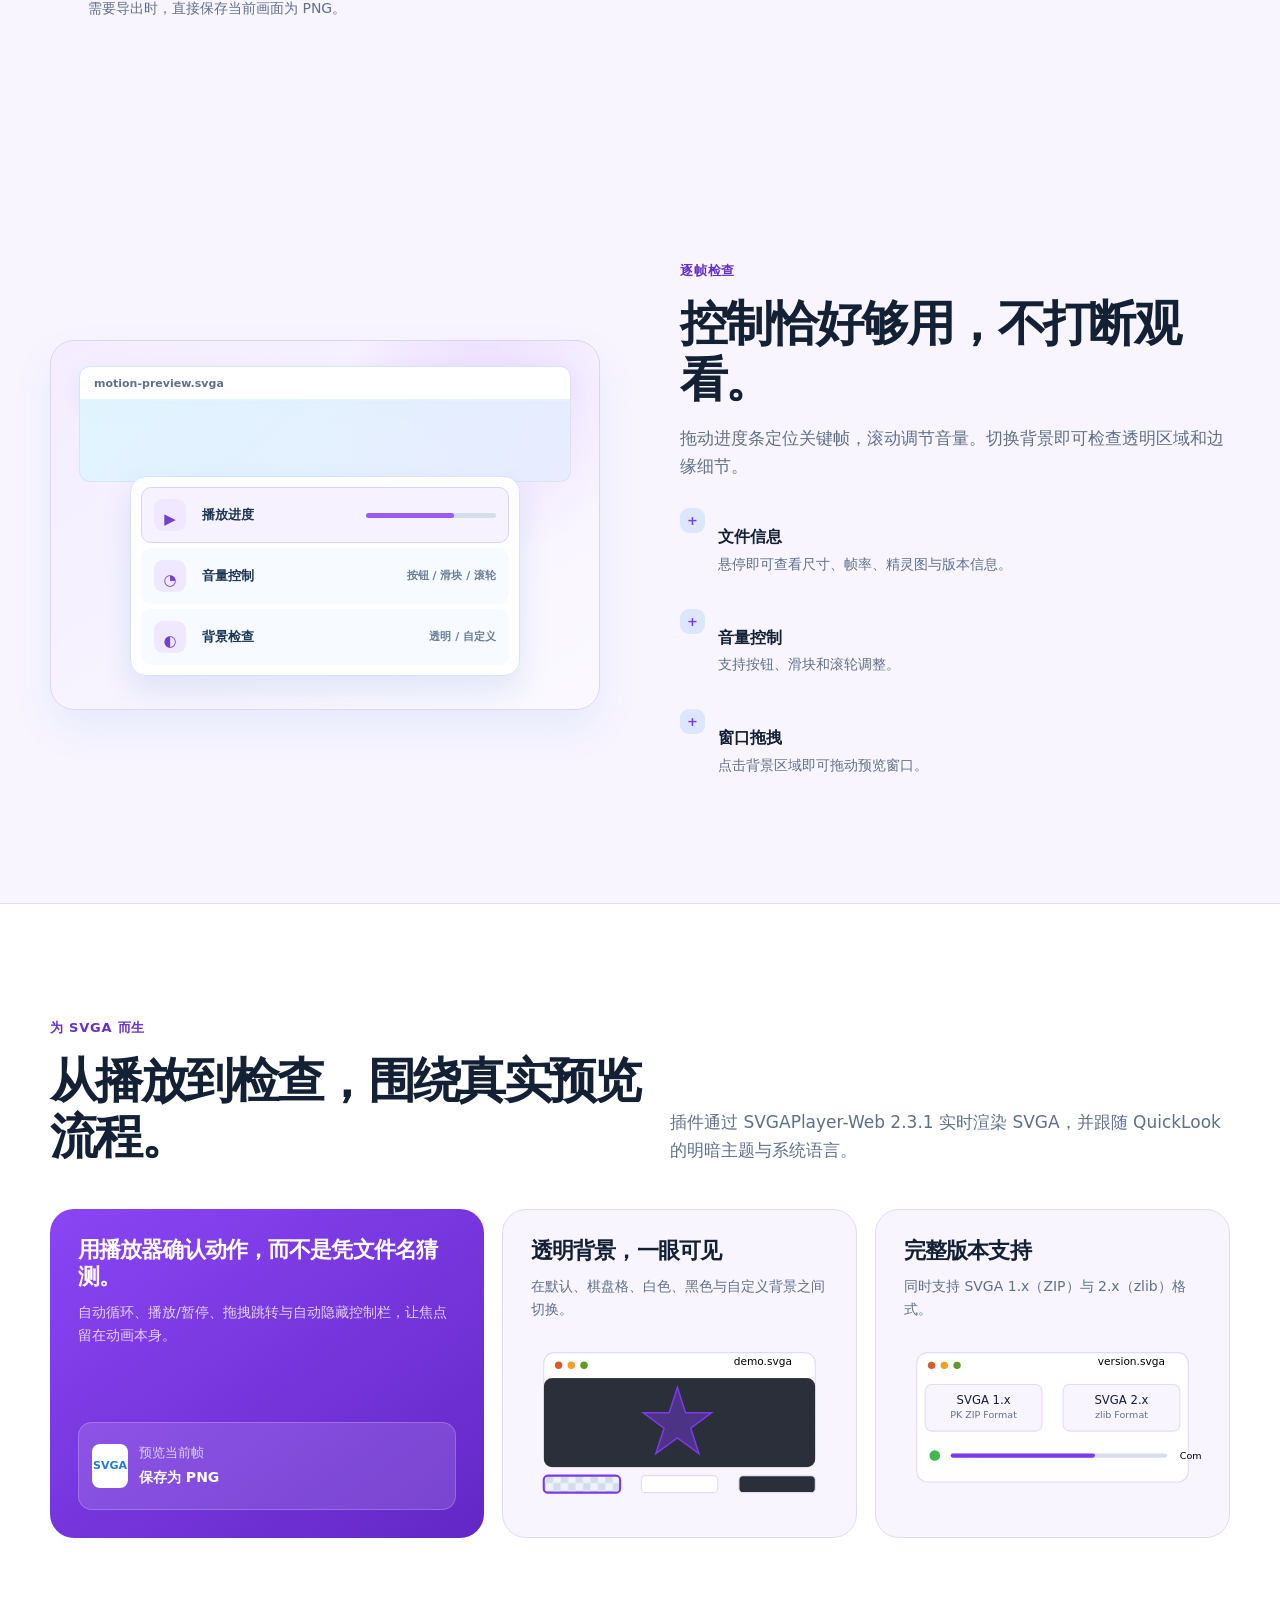
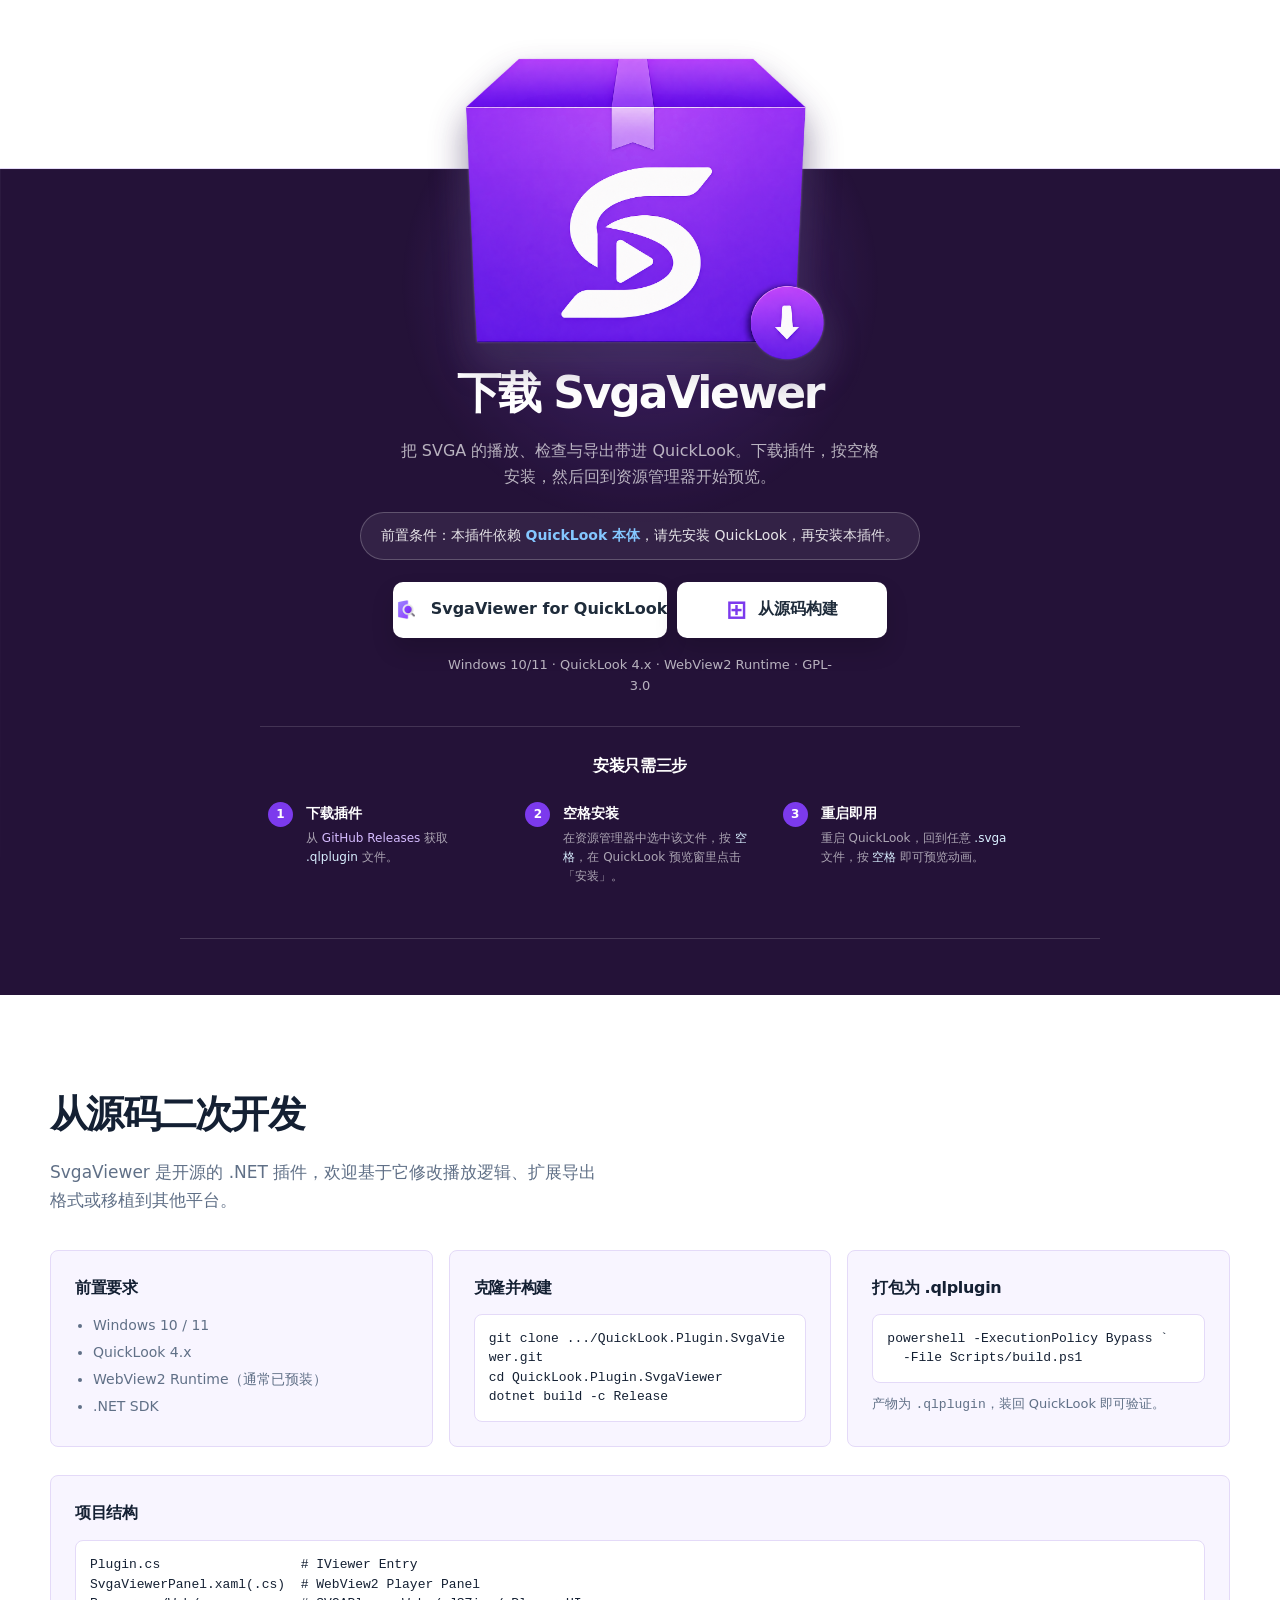
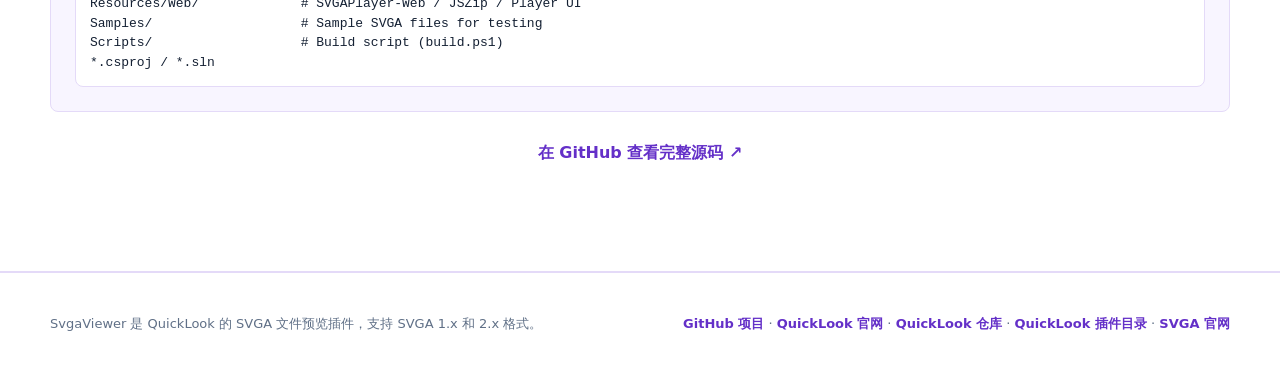
==== commit db976fdc: "docs: full zh/en i18n, prereq notice, latest-release download, morph demo component" ====
--- a/docs/index.html
+++ b/docs/index.html
@@ -2,8 +2,8 @@
 <html lang="zh-CN">
 <head>
 <meta charset="utf-8"><meta name="viewport" content="width=device-width, initial-scale=1">
-<meta name="description" content="SvgaViewer is a QuickLook plugin for previewing SVGA animation files. Press space to play, inspect, and export SVGA animations in Windows Explorer."><link rel="icon" type="image/png" href="logo.png">
-<title>SvgaViewer - Preview SVGA Animations in Explorer</title><script src="assets/svga-brand-assets.js" defer></script>
+<meta name="description" content="SvgaViewer 是 QuickLook 的 SVGA 动画预览插件：在 Windows 资源管理器中选中文件按空格，即可播放、检查并导出 SVGA 动画。"><link rel="icon" type="image/png" href="logo.png">
+<title>SvgaViewer - 在资源管理器中预览 SVGA 动画</title><script src="assets/svga-brand-assets.js" defer></script>
 <style>
 :root{--blue:#1985ef;--deep:#126dcc;--mint:#33d1ac;--ink:#142033;--muted:#607087;--line:#dbe6f3;--bg:#f4f8ff;--paper:#fff;--night:#10223d;--r:24px;--wrap:1180px;--shadow:0 22px 60px rgb(36 91 148/.12)}*{box-sizing:border-box}html{scroll-behavior:smooth}body{margin:0;background:var(--bg);color:var(--ink);font:16px/1.65 "Segoe UI",ui-sans-serif,system-ui,-apple-system,"PingFang SC","Microsoft YaHei",sans-serif;-webkit-font-smoothing:antialiased}a{color:inherit;text-decoration:none}button,a{touch-action:manipulation}:focus-visible{outline:3px solid var(--blue);outline-offset:3px}.wrap{width:min(var(--wrap),calc(100% - 40px));margin:auto}.skip{position:absolute;left:-999px;top:0;background:var(--blue);color:#fff;padding:10px 16px;z-index:9}.skip:focus{left:0}
 .nav{height:76px;display:flex;align-items:center;justify-content:space-between;gap:24px}.brand{display:flex;align-items:center;gap:11px;font-weight:750;letter-spacing:-.03em;font-size:19px}.brand img{width:35px;height:35px;border-radius:10px}.brand small{font-size:11px;color:var(--muted);font-weight:600;letter-spacing:.04em;border-left:1px solid var(--line);padding-left:11px}.links{display:flex;align-items:center;gap:26px;color:var(--muted);font-size:14px}.links a:hover{color:var(--blue)}.nav-github{border:1px solid var(--line);border-radius:999px;padding:8px 15px;color:var(--ink);font-weight:650}.lang-switch{background:none;border:1px solid var(--line);border-radius:999px;padding:6px 12px;color:var(--muted);font-size:13px;font-weight:600;cursor:pointer;transition:all .2s ease}.lang-switch:hover{border-color:var(--blue);color:var(--blue)}
@@ -87,14 +87,116 @@
 .demo-frame video{width:100%;height:100%;display:block;object-fit:cover}
 @media(max-width:560px){.demo{padding:64px 0}.demo h2{font-size:24px}.demo-frame{border-radius:14px;margin-top:28px}}
 </style>
-</head>
+<style>
+/* hero morph demo (from 2222.html, namespaced .pm-demo) */
+.pm-demo[data-mode=pag]{--accent:#3b82f6;--soft:#dbeafe;--deep:#1d4ed8;--bg:#f4f8ff;--tint:rgba(59,130,246,.17)}
+.pm-demo[data-mode=svga]{--accent:#9b5de5;--soft:#f3e8ff;--deep:#7e22ce;--bg:#fbf7ff;--tint:rgba(155,93,229,.18)}
+.pm-demo{position:relative;width:min(520px,100%);height:407px;isolation:isolate;overflow:visible}
+.pm-demo .aura{position:absolute;width:350px;height:310px;max-width:90vw;left:50%;top:138px;transform:translate(-50%,-50%);background:radial-gradient(ellipse,var(--tint),transparent 70%);pointer-events:none;filter:blur(12px);z-index:0;transition:opacity .3s}
+.pm-demo.holding .aura{opacity:1.6}
+.pm-demo .artifact{position:absolute;left:50%;top:145px;width:104px;height:130px;transform:translate(-50%,-50%);border-radius:11px;z-index:4;cursor:pointer;outline:none;will-change:width,height,border-radius,background-color,box-shadow;overflow:visible;background:#fff;border:1px solid #b7c7d9;box-shadow:0 14px 28px #17335122;transition:box-shadow .26s,background-color .26s}
+.pm-demo .artifact:not(.opened):not(.morphing):hover,.pm-demo .artifact:not(.opened):not(.morphing):focus-visible{box-shadow:0 23px 42px #17335135,0 0 0 9px var(--tint)}
+.pm-demo .artifact:not(.opened):not(.morphing):hover .page-content,.pm-demo .artifact:not(.opened):not(.morphing):focus-visible .page-content{transform:translateY(-5px)}
+.pm-demo .artifact:not(.opened):not(.morphing):hover .page-fold{transform:translate(-2px,2px) rotate(-5deg)}
+.pm-demo.holding .artifact{box-shadow:0 22px 35px #17335134,0 0 0 11px var(--tint)}
+.pm-demo .page-content{position:absolute;inset:0;overflow:hidden;border-radius:inherit;pointer-events:none;transition:transform .28s cubic-bezier(.2,.8,.2,1);z-index:2}
+.pm-demo .page-fold{position:absolute;right:0;top:0;width:29px;height:29px;background:#dbe6f3;clip-path:polygon(0 0,100% 100%,0 100%);transition:transform .28s ease}
+.pm-demo .page-fold:after{content:'';position:absolute;inset:0;border-left:1px solid #b7c7d9;border-bottom:1px solid #b7c7d9}
+.pm-demo .file-mark{position:absolute;left:13px;top:23px;width:30px;height:30px;border-radius:7px;background:var(--soft);color:var(--accent);display:grid;place-items:center;font-size:18px;font-weight:800}
+.pm-demo .lines{position:absolute;top:65px;left:13px;right:13px;display:grid;gap:7px}
+.pm-demo .lines i{display:block;height:4px;border-radius:4px;background:#d9e3ee}
+.pm-demo .lines i:nth-child(2){width:78%}
+.pm-demo .lines i:nth-child(3){width:60%}
+.pm-demo .type{position:absolute;left:50%;bottom:11px;transform:translateX(-50%);color:white;font-size:11px;font-weight:800;letter-spacing:.07em;background:var(--accent);padding:4px 10px;border-radius:5px}
+.pm-demo .viewer-content{position:absolute;inset:0;overflow:hidden;border-radius:inherit;opacity:0;pointer-events:none;z-index:1}
+.pm-demo .viewer-head{height:38px;background:#1b293e;display:flex;align-items:center;gap:6px;padding:0 14px}
+.pm-demo .dot{width:9px;height:9px;border-radius:50%;background:#ff655f}
+.pm-demo .dot:nth-child(2){background:#ffc34e}
+.pm-demo .dot:nth-child(3){background:#36c978}
+.pm-demo .filename{font-size:11px;margin-left:10px;color:#a4b6cc;white-space:nowrap}
+.pm-demo .scene{position:relative;height:calc(100% - 38px);display:grid;place-items:center;overflow:hidden;background:radial-gradient(ellipse at 50% 40%,#192b49,#0b1425 75%)}
+.pm-demo .orb{width:87px;height:87px;border-radius:50%;background:radial-gradient(circle at 30% 25%,#e5f3ff 0%,#91c3ff 27%,var(--accent) 61%,var(--deep) 100%);box-shadow:0 0 37px var(--tint);animation:pm-float 3s ease-in-out infinite;animation-play-state:running}
+.pm-demo .orbit{position:absolute;border:1px solid var(--accent);border-radius:50%;width:156px;height:52px;opacity:.65;animation:pm-spin 8s linear infinite;animation-play-state:running}
+.pm-demo .orbit.two{width:188px;height:64px;opacity:.34;animation-duration:13s;animation-direction:reverse}
+.pm-demo .controls{position:absolute;bottom:0;left:0;right:0;height:39px;background:linear-gradient(transparent,#030a16b6);display:flex;align-items:center;gap:12px;padding:0 14px;color:#b7c6d8;font-size:11px}
+.pm-demo .play-triangle{border-top:6px solid transparent;border-bottom:6px solid transparent;border-left:10px solid #f5f8ff}
+.pm-demo .progress{height:4px;flex:1;border-radius:6px;background:#ffffff30;overflow:hidden}
+.pm-demo .progress-inner{width:0;height:100%;background:var(--accent);animation:pm-progress 4s linear infinite;animation-play-state:running}
+.pm-demo .artifact.opened{cursor:default}
+.pm-demo .orb,.pm-demo .orbit,.pm-demo .progress-inner{animation-play-state:running}
+.pm-demo .viewer-content .orb,.pm-demo .viewer-content .orbit,.pm-demo .viewer-content .progress-inner{animation-play-state:running!important}
+.pm-demo .key-row{position:absolute;left:50%;top:319px;transform:translateX(-50%);z-index:2;display:flex;flex-direction:column;align-items:center;gap:10px}
+.pm-demo .key{position:relative;width:165px;height:47px;background:linear-gradient(#fff,#f2f5fa);border:1px solid #c7d2df;border-radius:11px;color:#506078;font-weight:700;letter-spacing:.1em;box-shadow:0 4px 0 #c6d0db,0 9px 16px #2439541c;cursor:pointer;touch-action:none;user-select:none;transition:transform .14s,box-shadow .14s}
+.pm-demo .key:before{content:'';position:absolute;inset:4px 5px 6px;border:1px solid #e7edf5;border-radius:8px;pointer-events:none}
+.pm-demo .key span{position:relative}
+.pm-demo .key:not(.down):hover{transform:translateY(-2px);box-shadow:0 6px 0 #c6d0db,0 13px 19px #24395424}
+.pm-demo .key.down{transform:translateY(4px);box-shadow:0 0px 0 #c6d0db,0 3px 9px #2439541b}
+.pm-demo .key-hint{font-size:11px;color:#8b9aaf;white-space:nowrap}
+.pm-demo .status{min-height:22px;text-align:center;color:#7889a1;font-size:12px}
+@keyframes pm-float{50%{transform:translateY(-5px) scale(1.03)}}
+@keyframes pm-spin{to{transform:rotate(360deg)}}
+@keyframes pm-progress{to{width:100%}}
+@media(max-width:370px){.pm-demo{height:395px}
+.pm-demo .artifact.opened{max-width:calc(100vw - 32px)}}
+@media(prefers-reduced-motion:reduce){.pm-demo .orb,.pm-demo .orbit,.pm-demo .progress-inner{animation:none!important}
+.pm-demo .page-content,.pm-demo .page-fold,.pm-demo .key{transition:none!important}}
+.pm-demo .artifact{overflow:hidden;transition:box-shadow .25s ease,transform .3s cubic-bezier(.2,.8,.2,1)!important}
+.pm-demo .artifact:not(.opened):not(.morphing):not(.closing):hover{transform:translate(-50%,-50%) translateY(-7px) rotate(-1.3deg)}
+.pm-demo .artifact.opened,.pm-demo .artifact.morphing,.pm-demo .artifact.closing{transform:translate(-50%,-50%)!important}
+.pm-demo .artifact.opened{cursor:pointer}
+.pm-demo .artifact.opened:hover{box-shadow:0 28px 48px #11263e48,0 0 0 5px var(--tint)!important}
+.pm-demo .page-content,.pm-demo .viewer-content{transition:none!important}
+.pm-demo .artifact.morphing .page-content,.pm-demo .artifact.opened .page-content{pointer-events:none}
+.pm-demo .artifact.morphing,.pm-demo .artifact.closing{pointer-events:none}
+.pm-demo .key{transform-origin:50% 65%;touch-action:none;transition:transform .19s cubic-bezier(.2,.8,.2,1),box-shadow .18s ease!important}
+.pm-demo .key.down{transform:translateY(4px) scaleX(1.045) scaleY(.92) !important;box-shadow:0 1px 0 #c6d0db,0 3px 9px #2439541b!important}
+.pm-demo .key.releasing{animation:pm-keyReturn .43s cubic-bezier(.18,.83,.2,1) both}
+@keyframes pm-keyReturn{0%{transform:translateY(4px) scale(1.045,.92)}45%{transform:translateY(-2px) scale(.99,1.025)}100%{transform:none}}
+.pm-demo.holding .aura{transform:translate(-50%,-50%) scale(1.1);opacity:1}
+.pm-demo .aura{transition:transform .35s,opacity .35s}
+@media(prefers-reduced-motion:reduce){.pm-demo .key.releasing{animation:none!important}}
+.pm-demo .artifact{filter:drop-shadow(0 0 0 transparent);transition:filter .32s ease,box-shadow .28s ease,transform .3s cubic-bezier(.2,.8,.2,1)!important}
+.pm-demo .artifact:not(.opened):not(.morphing):not(.closing):hover,.pm-demo .artifact:not(.opened):not(.morphing):not(.closing):focus-visible{
+  box-shadow:0 18px 32px rgba(23,51,81,.17)!important;
+  filter:drop-shadow(0 0 12px var(--tint)) drop-shadow(0 0 19px var(--tint));
+}
+.pm-demo.holding .artifact{
+  box-shadow:0 19px 34px rgba(23,51,81,.17)!important;
+  filter:drop-shadow(0 0 14px var(--tint)) drop-shadow(0 0 23px var(--tint));
+}
+.pm-demo .artifact.opened:hover{
+  box-shadow:0 28px 48px rgba(17,38,62,.24)!important;
+  filter:drop-shadow(0 0 10px var(--tint));
+}
+@media(prefers-reduced-motion:reduce){.pm-demo .artifact{transition:none!important}}
+.pm-demo .artifact{cursor:default!important}
+.pm-demo .artifact.opened:hover{box-shadow:0 20px 40px rgba(17,38,62,.22)!important;filter:none!important}
+.pm-demo .viewer-content{pointer-events:none}
+.pm-demo .artifact.opened .viewer-content{pointer-events:auto}
+.pm-demo .controls{z-index:10;height:44px;gap:10px;padding:0 12px}
+.pm-demo .play-control{flex:none;width:30px;height:30px;border:0;border-radius:7px;background:transparent;color:#e7effe;display:grid;place-items:center;cursor:pointer;transition:background .17s ease}
+.pm-demo .play-control:hover,.pm-demo .play-control:focus-visible{background:rgba(255,255,255,.15)}
+.pm-demo .play-control svg{height:17px;width:17px;fill:currentColor}
+.pm-demo .timeline{--played:0%;flex:1;min-width:0;accent-color:var(--accent);height:20px;cursor:pointer;appearance:none;-webkit-appearance:none;background:transparent;touch-action:none}
+.pm-demo .timeline::-webkit-slider-runnable-track{height:4px;background:linear-gradient(to right,var(--accent) 0%,var(--accent) var(--played),rgba(255,255,255,.24) var(--played),rgba(255,255,255,.24) 100%);border-radius:99px}
+.pm-demo .timeline::-moz-range-track{height:4px;background:rgba(255,255,255,.24);border-radius:99px}
+.pm-demo .timeline::-moz-range-progress{height:4px;background:var(--accent);border-radius:99px}
+.pm-demo .timeline::-webkit-slider-thumb{-webkit-appearance:none;width:12px;height:12px;margin-top:-4px;border:2px solid white;background:var(--accent);border-radius:100%;box-shadow:0 1px 5px #0008}
+.pm-demo .timeline::-moz-range-thumb{width:10px;height:10px;border:2px solid white;background:var(--accent);border-radius:100%}
+.pm-demo .clock{font-size:10px;color:#cad4e2;white-space:nowrap;font-variant-numeric:tabular-nums}
+.pm-demo .orbit{left:auto;top:auto;background:none;transform:none}
+.pm-demo .status{position:absolute;width:1px;height:1px;overflow:hidden;clip-path:inset(50%);white-space:nowrap;margin:0}
+.pm-demo{position:relative;width:min(520px,100%);height:407px;margin:0 auto;isolation:isolate}
+
+.pm-demo .file-mark img{width:20px;height:20px;object-fit:contain;border-radius:5px;display:block}
+</style></head>
 <body><a class="skip" href="#main" data-zh="跳到主要内容" data-en="Skip to main content">跳到主要内容</a><header class="wrap nav"><a class="brand" href="#top"><img src="logo.png" alt=""><span>SvgaViewer</span><small>FOR QUICKLOOK</small></a><nav class="links" aria-label="Navigation"><a href="#workflow" data-zh="工作流" data-en="Workflow">工作流</a><a href="#why" data-zh="缘起" data-en="Why">缘起</a><a href="#features" data-zh="预览能力" data-en="Features">预览能力</a><a href="#install" data-zh="安装" data-en="Install">安装</a><a href="#dev" data-zh="开发" data-en="Dev">开发</a><a class="nav-github" href="https://github.com/yancongya/QuickLook.Plugin.SvgaViewer">GitHub ↗</a><button class="lang-switch" onclick="toggleLang()" aria-label="Switch language"><span class="lang-zh">中</span>/<span class="lang-en">EN</span></button></nav></header>
-<main id="main"><div class="hero-shell" id="top"><div class="wrap hero"><div><span class="kicker"><i aria-hidden="true"></i><span data-zh="QuickLook 的 SVGA 预览器" data-en="SVGA Previewer for QuickLook">QuickLook 的 SVGA 预览器</span></span><h1 data-zh="选中动画，<strong>按下空格。</strong>" data-en="Select animation, <strong>press Space.</strong>">选中动画，<strong>按下空格。</strong></h1><p>SvgaViewer brings SVGA files into QuickLook's preview window in Windows Explorer. Play, inspect, switch backgrounds, and export PNG without opening editing software.</p><div class="actions"><a class="button primary" href="https://github.com/yancongya/QuickLook.Plugin.SvgaViewer/releases" data-zh="下载 .qlplugin" data-en="Download .qlplugin">下载 .qlplugin</a><a class="button ghost" href="#install" data-zh="查看安装方式" data-en="View Installation">查看安装方式</a></div><p class="fine" data-zh="适用于 Windows 10/11、QuickLook 4.x 与 WebView2 Runtime" data-en="For Windows 10/11, QuickLook 4.x and WebView2 Runtime">适用于 Windows 10/11、QuickLook 4.x 与 WebView2 Runtime</p></div><div class="stage" role="img" aria-label="SvgaViewer 的 SVGA 动画预览示意图"><div class="orbit"></div><div class="halo"></div><div class="halo two"></div><div class="viewer"><div class="viewer-top"><b></b><b></b><b></b><span>rose.svga</span></div><div class="viewer-canvas"><div class="ring"></div><div class="blob"></div><div class="spark"></div><div class="viewer-controls"><span class="play" aria-hidden="true"></span><span class="track"></span><span>00:03</span></div></div></div><span class="tag"><b>Space</b> <span data-zh="打开预览" data-en="Open Preview">打开预览</span></span><span class="tag bottom" data-zh="SVGAPlayer-Web 实时渲染" data-en="SVGAPlayer-Web Real-time Rendering">SVGAPlayer-Web 实时渲染</span></div></div></div><section class="pain" id="why"><div class="wrap"><span class="kicker"><i aria-hidden="true"></i data-zh="为什么做 SvgaViewer" data-en="Why SvgaViewer">为什么做 SvgaViewer</span><h2 data-zh="看一眼 SVGA，原本没那么顺手" data-en="Previewing SVGA wasn't that easy">看一眼 SVGA，原本没那么顺手</h2><p class="lead">SVGA is a high-performance cross-platform animation format widely used in mobile apps. But QuickLook's ImageViewer uses SVGAPlayer-Web-Lite, which doesn't support <code>1.x format</code> well, often showing blank preview or <code>incorrect header check</code> errors:</p><div class="pain-list"><div class="pain-row"><div class="pain-left"><b data-zh="官方 ImageViewer 的局限" data-en="Official ImageViewer Limitations">官方 ImageViewer 的局限</b><span>Uses SVGAPlayer-Web-Lite, doesn't support 1.x format (ZIP), shows blank or error on preview</span></div><a href="https://github.com/QL-Win/QuickLook" target="_blank" rel="noopener">QuickLook Repo ↗</a></div><div class="pain-row"><div class="pain-left"><b data-zh="版本兼容性问题" data-en="Version Compatibility Issues">版本兼容性问题</b><span>SVGA 1.x uses ZIP compression, 2.x uses zlib format, different file headers require different decoding</span></div><a href="https://svga.io/" target="_blank" rel="noopener">SVGA Website ↗</a></div><div class="pain-row"><div class="pain-left"><b data-zh="开发调试不便" data-en="Inconvenient Development">开发调试不便</b><span>Designers and developers need to frequently verify exported SVGA animations, but lack convenient local preview tools</span></div><a href="https://github.com/nicklockwood/SVGAPlayer-Web" target="_blank" rel="noopener">SVGAPlayer-Web ↗</a></div></div><div class="pain-turn"><span class="pain-turn-icon">⎵</span><div class="pain-turn-text"><b>SvgaViewer lets you play, inspect and export animations directly in Explorer</b><span>Uses original SVGAPlayer-Web (supports 1.x + 2.x), loads JSZip for 1.x ZIP format, sets Priority=10 to override official ImageViewer</span></div></div></div></section>
-<section class="intro"><div class="wrap intro-grid"><div class="intro-item"><b data-zh="完整版本支持" data-en="Full Version Support">完整版本支持</b><span>Supports both SVGA 1.x (ZIP) and 2.x (zlib) formats.</span></div><div class="intro-item"><b data-zh="为检查而生" data-en="Built for Inspection">为检查而生</b><span>Play, pause, seek, volume control and background inspection in one place.</span></div><div class="intro-item"><b data-zh="需要时导出" data-en="Export When Needed">需要时导出</b><span>Save current frame as PNG, file stays in original directory.</span></div></div></section>
-<section class="demo" id="demo"><div class="wrap"><span class="eyeline">See it in action</span><h2 data-zh="看 SvgaViewer 如何工作" data-en="See SvgaViewer in Action">看 SvgaViewer 如何工作</h2><p class="bodycopy">Select any <code>.svga</code> file in Explorer, press Space to open preview with playback, inspection and export.</p><div class="demo-frame"><video src="assets/showcase.mp4" autoplay muted loop playsinline controls preload="metadata" aria-label="SvgaViewer preview demo"></video></div></div></section>
-<section class="block" id="workflow"><div class="wrap split"><div><span class="eyeline">Preview in context</span><h2 class="heading" data-zh="把预览留在你整理素材的地方。" data-en="Keep preview where you organize assets.">把预览留在你整理素材的地方。</h2><p class="bodycopy">SVGA files no longer need special software. SvgaViewer integrates with QuickLook to quickly verify animations in Explorer.</p><div class="copy-list"><div><i>1</i><p><b data-zh="选中文件" data-en="Select File">选中文件</b><span>QuickLook recognizes .svga files and loads the player.</span></p></div><div><i>2</i><p><b data-zh="按下空格" data-en="Press Space">按下空格</b><span>Auto-loop animation in an independent preview window.</span></p></div><div><i>3</i><p><b data-zh="继续处理素材" data-en="Continue Processing">继续处理素材</b><span>Export by saving current frame as PNG directly.</span></p></div></div></div><div class="plate"><div class="plate-grid"></div><div class="frame main"><div class="mini-play"></div><div class="bar"></div></div><div class="float-card"><b>rose.svga</b>750 × 750<br>24 FPS · 3.2 s</div></div></div></section>
-<section class="block"><div class="wrap split reverse"><div class="plate dark"><div class="controls-art"><div><div class="control-row"><span class="control-icon">▶</span><span data-zh="播放进度" data-en="Playback Progress">播放进度</span><span class="slider"></span></div><div class="control-row"><span class="control-icon">🔊</span><span data-zh="音量控制" data-en="Volume Control">音量控制</span><span>Button / Slider / Scroll</span></div><div class="control-row"><span class="control-icon">◐</span><span data-zh="背景检查" data-en="Background Check">背景检查</span><span>Transparent / Custom</span></div></div></div></div><div><span class="eyeline">Review every frame</span><h2 class="heading" data-zh="控制恰好够用，不打断观看。" data-en="Just enough control, without interrupting playback.">控制恰好够用，不打断观看。</h2><p class="bodycopy">Drag progress bar to keyframes, scroll to adjust volume. Switch backgrounds to inspect transparency and edges.</p><div class="copy-list"><div><i>+</i><p><b data-zh="文件信息" data-en="File Info">文件信息</b><span>Hover to view dimensions, FPS, sprites and version info.</span></p></div><div><i>+</i><p><b data-zh="音量控制" data-en="Volume Control">音量控制</b><span>Supports button, slider and scroll wheel.</span></p></div><div><i>+</i><p><b data-zh="窗口拖拽" data-en="Window Drag">窗口拖拽</b><span>Click background area to drag preview window.</span></p></div></div></div></div></section>
-<section class="block feature-zone" id="features"><div class="wrap"><div class="feature-head"><div><span class="eyeline">Built for SVGA</span><h2 class="heading" data-zh="从播放到检查，围绕真实预览流程。" data-en="From playback to inspection, real preview workflow.">从播放到检查，围绕真实预览流程。</h2></div><p class="bodycopy">Plugin renders SVGA via SVGAPlayer-Web 2.3.1, following QuickLook theme and system language.</p></div><div class="feature-grid"><article class="feature large"><div><h3 data-zh="用播放器确认动作，而不是凭文件名猜测。" data-en="Confirm actions with player, not by guessing filenames.">用播放器确认动作，而不是凭文件名猜测。</h3><p>Auto-loop, play/pause, seek and auto-hide control bar keep focus on animation.</p></div><div class="export"><span class="file-mark">SVGA</span><span><small>预览当前帧</small><b>保存为 PNG</b></span></div></article><article class="feature"><div><h3 data-zh="透明背景，一眼可见" data-en="Transparent Background, Visible at a Glance">透明背景，一眼可见</h3><p>Switch between default, checkerboard, white, black and custom backgrounds.</p></div><div class="visual">
+<main id="main"><div class="hero-shell" id="top"><div class="wrap hero"><div><span class="kicker"><i aria-hidden="true"></i><span data-zh="QuickLook 的 SVGA 预览器" data-en="SVGA Previewer for QuickLook">QuickLook 的 SVGA 预览器</span></span><h1 data-zh="选中动画，<strong>按下空格。</strong>" data-en="Select animation, <strong>press Space.</strong>">选中动画，<strong>按下空格。</strong></h1><p data-zh="SvgaViewer 将 SVGA 文件带进 Windows 资源管理器的 QuickLook 预览窗口：播放、检查、切换背景并导出 PNG，不必先打开编辑软件。" data-en="SvgaViewer brings SVGA files into QuickLook's preview window in Windows Explorer. Play, inspect, switch backgrounds, and export PNG without opening editing software.">SvgaViewer 将 SVGA 文件带进 Windows 资源管理器的 QuickLook 预览窗口：播放、检查、切换背景并导出 PNG，不必先打开编辑软件。</p><div class="actions"><a class="button primary" data-latest-release href="https://github.com/yancongya/QuickLook.Plugin.SvgaViewer/releases/latest" data-zh="下载 .qlplugin" data-en="Download .qlplugin">下载 .qlplugin</a><a class="button ghost" href="#install" data-zh="查看安装方式" data-en="View Installation">查看安装方式</a></div><p class="fine" data-zh="适用于 Windows 10/11 · 需先安装 QuickLook 4.x 本体 · WebView2 Runtime" data-en="For Windows 10/11 · Requires the QuickLook 4.x app · WebView2 Runtime">适用于 Windows 10/11 · 需先安装 QuickLook 4.x 本体 · WebView2 Runtime</p></div><div class="stage" aria-label="SvgaViewer 的 SVGA 动画预览演示"><span class="tag"><b>Space</b> <span data-zh="打开预览" data-en="Open Preview">打开预览</span></span><span class="tag bottom" data-zh="SVGAPlayer-Web 实时渲染" data-en="SVGAPlayer-Web Real-time Rendering">SVGAPlayer-Web 实时渲染</span><div class="pm-demo" id="pm-stage" data-mode="svga"><div class="aura"></div><div class="artifact" id="pm-artifact" role="group" aria-label="SVGA 文件和预览播放器"><div class="page-content" id="pm-page"><div class="page-fold"></div><div class="file-mark"><img src="logo.png" alt=""></div><div class="lines"><i></i><i></i><i></i></div><div class="type" id="pm-type">SVGA</div></div><div class="viewer-content" id="pm-viewer"><div class="viewer-head"><i class="dot"></i><i class="dot"></i><i class="dot"></i><span class="filename" id="pm-filename">rose.svga</span></div><div class="scene"><div class="orbit"></div><div class="orbit two"></div><div class="orb"></div><div class="controls" id="pm-controls"><button class="play-control" id="pm-play" type="button" aria-label="暂停动画" title="播放/暂停"><svg viewBox="0 0 20 20"><path d="M5 4h3v12H5zm7 0h3v12h-3z"/></svg></button><input id="pm-timeline" class="timeline" type="range" min="0" max="8000" step="10" value="0" aria-label="动画时间轴"><span class="clock" id="pm-clock">00:00 / 00:08</span></div></div></div></div><div class="key-row"><button id="pm-key" class="key" type="button" aria-label="按住并松开 Space"><span>SPACE</span></button><span class="key-hint" id="pm-hint">按住松开：展开 / 收回</span></div><div class="status" id="pm-status" aria-live="polite">把鼠标移到文件上试试</div></div></div></div></div><section class="pain" id="why"><div class="wrap"><span class="kicker"><i aria-hidden="true"></i><span data-zh="为什么做 SvgaViewer" data-en="Why SvgaViewer">为什么做 SvgaViewer</span></span><h2 data-zh="看一眼 SVGA，原本没那么顺手" data-en="Previewing SVGA wasn't that easy">看一眼 SVGA，原本没那么顺手</h2><p class="lead" data-zh="SVGA 是移动端广泛使用的高性能跨平台动画格式。但 QuickLook 自带的 ImageViewer 用的是 SVGAPlayer-Web-Lite，对 <code>1.x 格式</code> 支持不佳，经常出现空白预览或 <code>incorrect header check</code> 报错：" data-en="SVGA is a high-performance cross-platform animation format widely used in mobile apps. But QuickLook's ImageViewer uses SVGAPlayer-Web-Lite, which doesn't support <code>1.x format</code> well, often showing blank preview or <code>incorrect header check</code> errors:">SVGA 是移动端广泛使用的高性能跨平台动画格式。但 QuickLook 自带的 ImageViewer 用的是 SVGAPlayer-Web-Lite，对 <code>1.x 格式</code> 支持不佳，经常出现空白预览或 <code>incorrect header check</code> 报错：</p><div class="pain-list"><div class="pain-row"><div class="pain-left"><b data-zh="官方 ImageViewer 的局限" data-en="Official ImageViewer Limitations">官方 ImageViewer 的局限</b><span data-zh="使用 SVGAPlayer-Web-Lite，不支持 1.x 格式（ZIP），预览时空白或报错" data-en="Uses SVGAPlayer-Web-Lite, doesn't support 1.x format (ZIP), shows blank or error on preview">使用 SVGAPlayer-Web-Lite，不支持 1.x 格式（ZIP），预览时空白或报错</span></div><a href="https://github.com/QL-Win/QuickLook" target="_blank" rel="noopener" data-zh="QuickLook 仓库 ↗" data-en="QuickLook Repo ↗">QuickLook 仓库 ↗</a></div><div class="pain-row"><div class="pain-left"><b data-zh="版本兼容性问题" data-en="Version Compatibility Issues">版本兼容性问题</b><span data-zh="SVGA 1.x 用 ZIP 压缩、2.x 用 zlib 格式，文件头不同需要不同的解码方式" data-en="SVGA 1.x uses ZIP compression, 2.x uses zlib format, different file headers require different decoding">SVGA 1.x 用 ZIP 压缩、2.x 用 zlib 格式，文件头不同需要不同的解码方式</span></div><a href="https://svga.io/" target="_blank" rel="noopener" data-zh="SVGA 官网 ↗" data-en="SVGA Website ↗">SVGA 官网 ↗</a></div><div class="pain-row"><div class="pain-left"><b data-zh="开发调试不便" data-en="Inconvenient Development">开发调试不便</b><span data-zh="设计与开发同学要频繁校验导出的 SVGA 动画，却缺少顺手的本地预览工具" data-en="Designers and developers need to frequently verify exported SVGA animations, but lack convenient local preview tools">设计与开发同学要频繁校验导出的 SVGA 动画，却缺少顺手的本地预览工具</span></div><a href="https://github.com/nicklockwood/SVGAPlayer-Web" target="_blank" rel="noopener" data-zh="SVGAPlayer-Web ↗" data-en="SVGAPlayer-Web ↗">SVGAPlayer-Web ↗</a></div></div><div class="pain-turn"><span class="pain-turn-icon">⎵</span><div class="pain-turn-text"><b data-zh="SvgaViewer 让你在资源管理器里直接播放、检查并导出动画" data-en="SvgaViewer lets you play, inspect and export animations directly in Explorer">SvgaViewer 让你在资源管理器里直接播放、检查并导出动画</b><span data-zh="使用原版 SVGAPlayer-Web（支持 1.x + 2.x），1.x ZIP 自动加载 JSZip，设置 Priority=10 覆盖官方 ImageViewer" data-en="Uses original SVGAPlayer-Web (supports 1.x + 2.x), loads JSZip for 1.x ZIP format, sets Priority=10 to override official ImageViewer">使用原版 SVGAPlayer-Web（支持 1.x + 2.x），1.x ZIP 自动加载 JSZip，设置 Priority=10 覆盖官方 ImageViewer</span></div></div></div></section>
+<section class="intro"><div class="wrap intro-grid"><div class="intro-item"><b data-zh="完整版本支持" data-en="Full Version Support">完整版本支持</b><span data-zh="同时支持 SVGA 1.x（ZIP）与 2.x（zlib）格式。" data-en="Supports both SVGA 1.x (ZIP) and 2.x (zlib) formats.">同时支持 SVGA 1.x（ZIP）与 2.x（zlib）格式。</span></div><div class="intro-item"><b data-zh="为检查而生" data-en="Built for Inspection">为检查而生</b><span data-zh="播放、暂停、拖拽定位、音量与背景检查集中在一处。" data-en="Play, pause, seek, volume control and background inspection in one place.">播放、暂停、拖拽定位、音量与背景检查集中在一处。</span></div><div class="intro-item"><b data-zh="需要时导出" data-en="Export When Needed">需要时导出</b><span data-zh="将当前画面保存为 PNG，文件仍留在原目录。" data-en="Save current frame as PNG, file stays in original directory.">将当前画面保存为 PNG，文件仍留在原目录。</span></div></div></section>
+<section class="demo" id="demo"><div class="wrap"><span class="eyeline" data-zh="实际演示" data-en="See it in action">实际演示</span><h2 data-zh="看 SvgaViewer 如何工作" data-en="See SvgaViewer in Action">看 SvgaViewer 如何工作</h2><p class="bodycopy" data-zh="在资源管理器中选中任意 <code>.svga</code> 文件，按空格即可打开带播放、检查与导出的预览窗。" data-en="Select any <code>.svga</code> file in Explorer, press Space to open preview with playback, inspection and export.">在资源管理器中选中任意 <code>.svga</code> 文件，按空格即可打开带播放、检查与导出的预览窗。</p><div class="demo-frame"><video src="assets/showcase.mp4" autoplay muted loop playsinline controls preload="metadata" aria-label="SvgaViewer preview demo"></video></div></div></section>
+<section class="block" id="workflow"><div class="wrap split"><div><span class="eyeline" data-zh="在原地预览" data-en="Preview in context">在原地预览</span><h2 class="heading" data-zh="把预览留在你整理素材的地方。" data-en="Keep preview where you organize assets.">把预览留在你整理素材的地方。</h2><p class="bodycopy" data-zh="SVGA 文件不再需要专门打开软件。SvgaViewer 接入 QuickLook 预览流程，在资源管理器中快速确认动画是否正确。" data-en="SVGA files no longer need special software. SvgaViewer integrates with QuickLook to quickly verify animations in Explorer.">SVGA 文件不再需要专门打开软件。SvgaViewer 接入 QuickLook 预览流程，在资源管理器中快速确认动画是否正确。</p><div class="copy-list"><div><i>1</i><p><b data-zh="选中文件" data-en="Select File">选中文件</b><span data-zh="QuickLook 识别 .svga 文件并加载播放器。" data-en="QuickLook recognizes .svga files and loads the player.">QuickLook 识别 .svga 文件并加载播放器。</span></p></div><div><i>2</i><p><b data-zh="按下空格" data-en="Press Space">按下空格</b><span data-zh="在独立预览窗口中自动循环播放动画。" data-en="Auto-loop animation in an independent preview window.">在独立预览窗口中自动循环播放动画。</span></p></div><div><i>3</i><p><b data-zh="继续处理素材" data-en="Continue Processing">继续处理素材</b><span data-zh="需要导出时，直接保存当前画面为 PNG。" data-en="Export by saving current frame as PNG directly.">需要导出时，直接保存当前画面为 PNG。</span></p></div></div></div><div class="plate"><div class="plate-grid"></div><div class="frame main"><div class="mini-play"></div><div class="bar"></div></div><div class="float-card"><b>rose.svga</b>750 × 750<br>24 FPS · 3.2 s</div></div></div></section>
+<section class="block"><div class="wrap split reverse"><div class="plate dark"><div class="controls-art"><div><div class="control-row"><span class="control-icon">▶</span><span data-zh="播放进度" data-en="Playback Progress">播放进度</span><span class="slider"></span></div><div class="control-row"><span class="control-icon">🔊</span><span data-zh="音量控制" data-en="Volume Control">音量控制</span><span data-zh="按钮 / 滑块 / 滚轮" data-en="Button / Slider / Scroll">按钮 / 滑块 / 滚轮</span></div><div class="control-row"><span class="control-icon">◐</span><span data-zh="背景检查" data-en="Background Check">背景检查</span><span data-zh="透明 / 自定义" data-en="Transparent / Custom">透明 / 自定义</span></div></div></div></div><div><span class="eyeline" data-zh="逐帧检查" data-en="Review every frame">逐帧检查</span><h2 class="heading" data-zh="控制恰好够用，不打断观看。" data-en="Just enough control, without interrupting playback.">控制恰好够用，不打断观看。</h2><p class="bodycopy" data-zh="拖动进度条定位关键帧，滚动调节音量。切换背景即可检查透明区域和边缘细节。" data-en="Drag progress bar to keyframes, scroll to adjust volume. Switch backgrounds to inspect transparency and edges.">拖动进度条定位关键帧，滚动调节音量。切换背景即可检查透明区域和边缘细节。</p><div class="copy-list"><div><i>+</i><p><b data-zh="文件信息" data-en="File Info">文件信息</b><span data-zh="悬停即可查看尺寸、帧率、精灵图与版本信息。" data-en="Hover to view dimensions, FPS, sprites and version info.">悬停即可查看尺寸、帧率、精灵图与版本信息。</span></p></div><div><i>+</i><p><b data-zh="音量控制" data-en="Volume Control">音量控制</b><span data-zh="支持按钮、滑块和滚轮调整。" data-en="Supports button, slider and scroll wheel.">支持按钮、滑块和滚轮调整。</span></p></div><div><i>+</i><p><b data-zh="窗口拖拽" data-en="Window Drag">窗口拖拽</b><span data-zh="点击背景区域即可拖动预览窗口。" data-en="Click background area to drag preview window.">点击背景区域即可拖动预览窗口。</span></p></div></div></div></div></section>
+<section class="block feature-zone" id="features"><div class="wrap"><div class="feature-head"><div><span class="eyeline" data-zh="为 SVGA 而生" data-en="Built for SVGA">为 SVGA 而生</span><h2 class="heading" data-zh="从播放到检查，围绕真实预览流程。" data-en="From playback to inspection, real preview workflow.">从播放到检查，围绕真实预览流程。</h2></div><p class="bodycopy" data-zh="插件通过 SVGAPlayer-Web 2.3.1 实时渲染 SVGA，并跟随 QuickLook 的明暗主题与系统语言。" data-en="Plugin renders SVGA via SVGAPlayer-Web 2.3.1, following QuickLook theme and system language.">插件通过 SVGAPlayer-Web 2.3.1 实时渲染 SVGA，并跟随 QuickLook 的明暗主题与系统语言。</p></div><div class="feature-grid"><article class="feature large"><div><h3 data-zh="用播放器确认动作，而不是凭文件名猜测。" data-en="Confirm actions with player, not by guessing filenames.">用播放器确认动作，而不是凭文件名猜测。</h3><p data-zh="自动循环、播放/暂停、拖拽跳转与自动隐藏控制栏，让焦点留在动画本身。" data-en="Auto-loop, play/pause, seek and auto-hide control bar keep focus on animation.">自动循环、播放/暂停、拖拽跳转与自动隐藏控制栏，让焦点留在动画本身。</p></div><div class="export"><span class="file-mark">SVGA</span><span><small data-zh="预览当前帧" data-en="Preview Current Frame">预览当前帧</small><b data-zh="保存为 PNG" data-en="Save as PNG">保存为 PNG</b></span></div></article><article class="feature"><div><h3 data-zh="透明背景，一眼可见" data-en="Transparent Background, Visible at a Glance">透明背景，一眼可见</h3><p data-zh="在默认、棋盘格、白色、黑色与自定义背景之间切换。" data-en="Switch between default, checkerboard, white, black and custom backgrounds.">在默认、棋盘格、白色、黑色与自定义背景之间切换。</p></div><div class="visual">
   <svg viewBox="0 0 280 150" width="100%" role="img" aria-label="Transparent background inspection: preview window background switches with samples below, showing transparency under checkerboard, white, and black backgrounds">
     <defs>
       <pattern id="ck-t" width="14" height="14" patternUnits="userSpaceOnUse">
@@ -117,7 +219,7 @@
     <rect x="196" y="126" width="72" height="16" rx="4" fill="#2b2f3a" stroke="var(--line)" stroke-width="1"/>
     <rect class="bg-cycler" x="12" y="126" width="72" height="16" rx="4" fill="none" style="stroke:var(--blue)" stroke-width="2"/>
   </svg>
-</div></article><article class="feature"><div><h3 data-zh="完整版本支持" data-en="Full Version Support">完整版本支持</h3><p>Supports both SVGA 1.x (ZIP) and 2.x (zlib) formats.</p></div><div class="visual">
+</div></article><article class="feature"><div><h3 data-zh="完整版本支持" data-en="Full Version Support">完整版本支持</h3><p data-zh="同时支持 SVGA 1.x（ZIP）与 2.x（zlib）格式。" data-en="Supports both SVGA 1.x (ZIP) and 2.x (zlib) formats.">同时支持 SVGA 1.x（ZIP）与 2.x（zlib）格式。</p></div><div class="visual">
   <svg viewBox="0 0 280 150" width="100%" role="img" aria-label="Version support: showing file header identifiers for SVGA 1.x and 2.x formats">
     <defs>
       <clipPath id="win-v"><rect x="12" y="34" width="256" height="56" rx="8"/></clipPath>
@@ -141,28 +243,220 @@
     </g>
   </svg>
 </div></article></div></div></section>
-<section class="download-stage" id="install"><div class="download-wrap"><div class="package-crop"><img class="package" src="assets/svga-download-package.png" alt="SVGA 下载包图标"></div><h2 data-zh="下载 SvgaViewer" data-en="Download SvgaViewer">下载 SvgaViewer</h2><p>Bring SVGA playback, inspection and export to QuickLook. Download plugin, press Space to install, then start previewing.</p><div class="download-buttons"><a class="download-button" href="https://github.com/yancongya/QuickLook.Plugin.SvgaViewer/releases"><img src="assets/quicklook-icon.png" alt="">SvgaViewer for QuickLook</a><a class="download-button" href="https://github.com/yancongya/QuickLook.Plugin.SvgaViewer"><span class="win" aria-hidden="true">⊞</span>Build from Source</a></div><p class="download-note">Windows 10/11 · QuickLook 4.x · WebView2 Runtime · GPL-3.0</p><div class="install-steps"><h3 data-zh="安装只需三步" data-en="Install in Three Steps">安装只需三步</h3><ol class="steps-3"><li><span class="num">1</span><div><b data-zh="下载插件" data-en="Download Plugin">下载插件</b><p>Get <code>.qlplugin</code> file from <a href="https://github.com/yancongya/QuickLook.Plugin.SvgaViewer/releases">GitHub Releases</a>.</p></div></li><li><span class="num">2</span><div><b data-zh="空格安装" data-en="Space to Install">空格安装</b><p>Select the file in Explorer, press <kbd>Space</kbd>, click "Install" in QuickLook preview.</p></div></li><li><span class="num">3</span><div><b data-zh="重启即用" data-en="Restart &amp; Use">重启即用</b><p>Restart QuickLook, go to any <code>.svga</code> file, press <kbd>Space</kbd> to preview animation.</p></div></li></ol></div></div></section><section class="dev" id="dev"><div class="wrap"><h2 data-zh="从源码二次开发" data-en="Build from Source">从源码二次开发</h2><p class="bodycopy">SvgaViewer is an open-source .NET plugin. Welcome to modify playback logic, extend export formats or port to other platforms.</p><div class="dev-grid"><div class="dev-card"><h3 data-zh="前置要求" data-en="Requirements">前置要求</h3><ul><li>Windows 10 / 11</li><li>QuickLook 4.x</li><li>WebView2 Runtime (usually pre-installed)</li><li>.NET SDK</li></ul></div><div class="dev-card"><h3 data-zh="克隆并构建" data-en="Clone &amp; Build">克隆并构建</h3><pre><code>git clone .../QuickLook.Plugin.SvgaViewer.git
+<section class="download-stage" id="install"><div class="download-wrap"><div class="package-crop"><img class="package" src="assets/svga-download-package.png" alt="SVGA 下载包图标"></div><h2 data-zh="下载 SvgaViewer" data-en="Download SvgaViewer">下载 SvgaViewer</h2><p data-zh="把 SVGA 的播放、检查与导出带进 QuickLook。下载插件，按空格安装，然后回到资源管理器开始预览。" data-en="Bring SVGA playback, inspection and export to QuickLook. Download plugin, press Space to install, then start previewing.">把 SVGA 的播放、检查与导出带进 QuickLook。下载插件，按空格安装，然后回到资源管理器开始预览。</p><p class="prereq" style="display:inline-block;max-width:64ch;margin:0 auto 22px;padding:11px 20px;border:1px solid rgb(255 255 255/.22);border-radius:999px;background:rgb(255 255 255/.07);color:rgb(255 255 255/.88);font-size:14px" data-zh='前置条件：本插件依赖 <a href="https://github.com/QL-Win/QuickLook/releases/latest" target="_blank" rel="noopener" style="color:#84c7ff;font-weight:700">QuickLook 本体</a>，请先安装 QuickLook，再安装本插件。' data-en='Prerequisite: this plugin needs the <a href="https://github.com/QL-Win/QuickLook/releases/latest" target="_blank" rel="noopener" style="color:#84c7ff;font-weight:700">QuickLook app</a> - install QuickLook first, then this plugin.'>前置条件：本插件依赖 <a href="https://github.com/QL-Win/QuickLook/releases/latest" target="_blank" rel="noopener" style="color:#84c7ff;font-weight:700">QuickLook 本体</a>，请先安装 QuickLook，再安装本插件。</p><div class="download-buttons"><a class="download-button" data-latest-release href="https://github.com/yancongya/QuickLook.Plugin.SvgaViewer/releases/latest"><img src="assets/quicklook-icon.png" alt="">SvgaViewer for QuickLook</a><a class="download-button" href="https://github.com/yancongya/QuickLook.Plugin.SvgaViewer"><span class="win" aria-hidden="true">⊞</span><span data-zh="从源码构建" data-en="Build from Source">从源码构建</span></a></div><p class="download-note">Windows 10/11 · QuickLook 4.x · WebView2 Runtime · GPL-3.0</p><div class="install-steps"><h3 data-zh="安装只需三步" data-en="Install in Three Steps">安装只需三步</h3><ol class="steps-3"><li><span class="num">1</span><div><b data-zh="下载插件" data-en="Download Plugin">下载插件</b><p data-zh='从 <a class="js-latest" href="https://github.com/yancongya/QuickLook.Plugin.SvgaViewer/releases/latest">GitHub Releases</a> 获取 <code>.qlplugin</code> 文件。' data-en='Get <code>.qlplugin</code> file from <a class="js-latest" href="https://github.com/yancongya/QuickLook.Plugin.SvgaViewer/releases/latest">GitHub Releases</a>.'>从 <a class="js-latest" href="https://github.com/yancongya/QuickLook.Plugin.SvgaViewer/releases/latest">GitHub Releases</a> 获取 <code>.qlplugin</code> 文件。</p></div></li><li><span class="num">2</span><div><b data-zh="空格安装" data-en="Space to Install">空格安装</b><p data-zh="在资源管理器中选中该文件，按 <kbd>空格</kbd>，在 QuickLook 预览窗里点击「安装」。" data-en='Select the file in Explorer, press <kbd>Space</kbd>, click "Install" in QuickLook preview.'>在资源管理器中选中该文件，按 <kbd>空格</kbd>，在 QuickLook 预览窗里点击「安装」。</p></div></li><li><span class="num">3</span><div><b data-zh="重启即用" data-en="Restart &amp; Use">重启即用</b><p data-zh="重启 QuickLook，回到任意 <code>.svga</code> 文件，按 <kbd>空格</kbd> 即可预览动画。" data-en="Restart QuickLook, go to any <code>.svga</code> file, press <kbd>Space</kbd> to preview animation.">重启 QuickLook，回到任意 <code>.svga</code> 文件，按 <kbd>空格</kbd> 即可预览动画。</p></div></li></ol></div></div></section><section class="dev" id="dev"><div class="wrap"><h2 data-zh="从源码二次开发" data-en="Build from Source">从源码二次开发</h2><p class="bodycopy" data-zh="SvgaViewer 是开源的 .NET 插件，欢迎基于它修改播放逻辑、扩展导出格式或移植到其他平台。" data-en="SvgaViewer is an open-source .NET plugin. Welcome to modify playback logic, extend export formats or port to other platforms.">SvgaViewer 是开源的 .NET 插件，欢迎基于它修改播放逻辑、扩展导出格式或移植到其他平台。</p><div class="dev-grid"><div class="dev-card"><h3 data-zh="前置要求" data-en="Requirements">前置要求</h3><ul><li>Windows 10 / 11</li><li>QuickLook 4.x</li><li data-zh="WebView2 Runtime（通常已预装）" data-en="WebView2 Runtime (usually pre-installed)">WebView2 Runtime（通常已预装）</li><li>.NET SDK</li></ul></div><div class="dev-card"><h3 data-zh="克隆并构建" data-en="Clone &amp; Build">克隆并构建</h3><pre><code>git clone .../QuickLook.Plugin.SvgaViewer.git
 cd QuickLook.Plugin.SvgaViewer
 dotnet build -c Release</code></pre></div><div class="dev-card"><h3 data-zh="打包为 .qlplugin" data-en="Package as .qlplugin">打包为 .qlplugin</h3><pre><code>powershell -ExecutionPolicy Bypass `
-  -File Scripts/build.ps1</code></pre><p class="hint">Output is <code>.qlplugin</code>, install back to QuickLook to verify.</p></div></div><div class="dev-tree"><h3 data-zh="项目结构" data-en="Project Structure">项目结构</h3><pre><code>Plugin.cs                  # IViewer Entry
+  -File Scripts/build.ps1</code></pre><p class="hint" data-zh="产物为 <code>.qlplugin</code>，装回 QuickLook 即可验证。" data-en="Output is <code>.qlplugin</code>, install back to QuickLook to verify.">产物为 <code>.qlplugin</code>，装回 QuickLook 即可验证。</p></div></div><div class="dev-tree"><h3 data-zh="项目结构" data-en="Project Structure">项目结构</h3><pre><code>Plugin.cs                  # IViewer Entry
 SvgaViewerPanel.xaml(.cs)  # WebView2 Player Panel
 Resources/Web/             # SVGAPlayer-Web / JSZip / Player UI
 Samples/                   # Sample SVGA files for testing
 Scripts/                   # Build script (build.ps1)
-*.csproj / *.sln</code></pre></div><p class="dev-link"><a href="https://github.com/yancongya/QuickLook.Plugin.SvgaViewer">View full source on GitHub ↗</a></p></div></section></main>
+*.csproj / *.sln</code></pre></div><p class="dev-link"><a href="https://github.com/yancongya/QuickLook.Plugin.SvgaViewer" data-zh="在 GitHub 查看完整源码 ↗" data-en="View full source on GitHub ↗">在 GitHub 查看完整源码 ↗</a></p></div></section></main>
 <footer><div class="wrap foot"><span data-zh="SvgaViewer 是 QuickLook 的 SVGA 文件预览插件，支持 SVGA 1.x 和 2.x 格式。" data-en="SvgaViewer is a QuickLook plugin for previewing SVGA files, supporting both 1.x and 2.x formats.">SvgaViewer 是 QuickLook 的 SVGA 文件预览插件，支持 SVGA 1.x 和 2.x 格式。</span><span><a href="https://github.com/yancongya/QuickLook.Plugin.SvgaViewer" data-zh="GitHub 项目" data-en="GitHub Project" data-zh="GitHub 项目" data-en="GitHub Project">GitHub 项目</a> · <a href="https://quicklookapp.vercel.app/" data-zh="QuickLook 官网" data-en="QuickLook Website" data-zh="QuickLook 官网" data-en="QuickLook Website">QuickLook 官网</a> · <a href="https://github.com/QL-Win/QuickLook" data-zh="QuickLook 仓库" data-en="QuickLook Repo" data-zh="QuickLook 仓库" data-en="QuickLook Repo">QuickLook 仓库</a> · <a href="https://github.com/QL-Win/QuickLook/wiki/Available-Plugins" data-zh="QuickLook 插件目录" data-en="QuickLook Plugins" data-zh="QuickLook 插件目录" data-en="QuickLook Plugins">QuickLook 插件目录</a> · <a href="https://svga.io/" data-zh="SVGA 官网" data-en="SVGA Website" data-zh="SVGA 官网" data-en="SVGA Website">SVGA 官网</a></span></div></footer>
 <script>
-const i18n={zh:{hero_kicker:"QuickLook 的 SVGA 预览器",hero_title:"选中动画，<strong>按下空格。</strong>",hero_desc:"SvgaViewer brings SVGA files into QuickLook's preview window in Windows Explorer. Play, inspect, switch backgrounds, and export PNG without opening editing software.",hero_btn_download:"下载 .qlplugin",hero_btn_install:"查看安装方式",hero_fine:"适用于 Windows 10/11、QuickLook 4.x 与 WebView2 Runtime",playback:"实时播放中",preview:"动画预览",ql_site:"QuickLook Website ↗",ql_repo:"QuickLook Repo ↗",ql_plugins:"QuickLook Plugins ↗",svga_site:"SVGA Website ↗"},en:{hero_kicker:"SVGA Previewer for QuickLook",hero_title:"Select animation, <strong>press Space.</strong>",hero_desc:"SvgaViewer brings SVGA files into QuickLook's preview window in Windows Explorer. Play, inspect, switch backgrounds, and export PNG without opening editing software.",hero_btn_download:"Download .qlplugin",hero_btn_install:"View Installation",hero_fine:"For Windows 10/11, QuickLook 4.x and WebView2 Runtime",playback:"Playing",preview:"Animation Preview",ql_site:"QuickLook Website ↗",ql_repo:"QuickLook Repo ↗",ql_plugins:"QuickLook Plugins ↗",svga_site:"SVGA Website ↗"}};
+const i18n={
+zh:{title:"SvgaViewer - 在资源管理器中预览 SVGA 动画",ql_site:"QuickLook 官网 ↗",ql_repo:"QuickLook 仓库 ↗",ql_plugins:"QuickLook 插件目录 ↗",svga_site:"SVGA 官网 ↗"},
+en:{title:"SvgaViewer - Preview SVGA Animations in Explorer",ql_site:"QuickLook Website ↗",ql_repo:"QuickLook Repo ↗",ql_plugins:"QuickLook Plugins ↗",svga_site:"SVGA Website ↗"}
+};
 let currentLang=localStorage.getItem('svga-lang')||'zh';
+let latestUrl=null;const latestRepo='yancongya/QuickLook.Plugin.SvgaViewer';
+function applyLatest(){const url=latestUrl||('https://github.com/'+latestRepo+'/releases/latest');document.querySelectorAll('[data-latest-release],.js-latest').forEach(el=>el.setAttribute('href',url))}
+function fetchLatest(){applyLatest();fetch('https://api.github.com/repos/'+latestRepo+'/releases/latest').then(r=>r.ok?r.json():null).then(d=>{if(!d)return;const asset=(d.assets||[]).find(a=>/\.qlplugin$/i.test(a.name));latestUrl=asset?asset.browser_download_url:d.html_url;applyLatest()}).catch(()=>{})}
 function toggleLang(){currentLang=currentLang==='zh'?'en':'zh';localStorage.setItem('svga-lang',currentLang);applyLang()}
-function applyLang(){document.documentElement.lang=currentLang==='zh'?'zh-CN':'en';const t=i18n[currentLang];document.querySelectorAll('[data-zh][data-en]').forEach(el=>{const text=el.getAttribute('data-'+currentLang);if(text)el.innerHTML=text});const kicker=document.querySelector('.hero .kicker span');if(kicker)kicker.textContent=t.hero_kicker;const title=document.querySelector('.hero h1');if(title)title.innerHTML=t.hero_title;const desc=document.querySelector('.hero>p');if(desc)desc.textContent=t.hero_desc;const btns=document.querySelectorAll('.hero .button');if(btns[0])btns[0].textContent=t.hero_btn_download;if(btns[1])btns[1].textContent=t.hero_btn_install;const fine=document.querySelector('.hero .fine');if(fine)fine.textContent=t.hero_fine;const pb=document.querySelector('.feature.large .export b');if(pb)pb.textContent=t.playback;const ps=document.querySelector('.feature.large .export small');if(ps)ps.textContent=t.preview;document.querySelectorAll('.lang-zh').forEach(el=>{el.style.fontWeight=currentLang==='zh'?'700':'400';el.style.color=currentLang==='zh'?'var(--blue)':'inherit'});document.querySelectorAll('.lang-en').forEach(el=>{el.style.fontWeight=currentLang==='en'?'700':'400';el.style.color=currentLang==='en'?'var(--blue)':'inherit'})}
+function applyLang(){
+const t=i18n[currentLang];
+document.documentElement.lang=currentLang==='zh'?'zh-CN':'en';
+document.title=t.title;
+document.querySelectorAll('[data-zh][data-en]').forEach(el=>{const text=el.getAttribute('data-'+currentLang);if(text)el.innerHTML=text});
+document.querySelectorAll('.quicklook-link').forEach(el=>{const k=el.getAttribute('data-i18n');if(k&&t[k])el.innerHTML='<img src="'+(el.getAttribute('data-icon')||'assets/quicklook-icon.png')+'" alt="">'+t[k]});
+applyLatest();
+document.querySelectorAll('.lang-zh').forEach(el=>{el.style.fontWeight=currentLang==='zh'?'700':'400';el.style.color=currentLang==='zh'?'var(--blue)':'inherit'});
+document.querySelectorAll('.lang-en').forEach(el=>{el.style.fontWeight=currentLang==='en'?'700':'400';el.style.color=currentLang==='en'?'var(--blue)':'inherit'})
+}
 applyLang();
 const links=document.querySelector('.actions');
-const qlSite=document.createElement('a');qlSite.className='quicklook-link';qlSite.href='https://quicklookapp.vercel.app/';qlSite.innerHTML='<img src="assets/quicklook-icon.png" alt="">'+i18n[currentLang].ql_site;
-const qlRepo=document.createElement('a');qlRepo.className='quicklook-link';qlRepo.href='https://github.com/QL-Win/QuickLook';qlRepo.innerHTML='<img src="assets/quicklook-icon.png" alt="">'+i18n[currentLang].ql_repo;
-const qlPlugins=document.createElement('a');qlPlugins.className='quicklook-link';qlPlugins.href='https://github.com/QL-Win/QuickLook/wiki/Available-Plugins';qlPlugins.innerHTML='<img src="assets/quicklook-icon.png" alt="">'+i18n[currentLang].ql_plugins;
-const svgalink=document.createElement('a');svgalink.className='quicklook-link';svgalink.href='https://svga.io/';svgalink.innerHTML='<img src="logo.png" alt="">'+i18n[currentLang].svga_site;
+const qlSite=document.createElement('a');qlSite.className='quicklook-link';qlSite.href='https://quicklookapp.vercel.app/';qlSite.setAttribute('data-i18n','ql_site');qlSite.setAttribute('data-icon','assets/quicklook-icon.png');
+const qlRepo=document.createElement('a');qlRepo.className='quicklook-link';qlRepo.href='https://github.com/QL-Win/QuickLook';qlRepo.setAttribute('data-i18n','ql_repo');qlRepo.setAttribute('data-icon','assets/quicklook-icon.png');
+const qlPlugins=document.createElement('a');qlPlugins.className='quicklook-link';qlPlugins.href='https://github.com/QL-Win/QuickLook/wiki/Available-Plugins';qlPlugins.setAttribute('data-i18n','ql_plugins');qlPlugins.setAttribute('data-icon','assets/quicklook-icon.png');
+const svgalink=document.createElement('a');svgalink.className='quicklook-link';svgalink.href='https://svga.io/';svgalink.setAttribute('data-i18n','svga_site');svgalink.setAttribute('data-icon','logo.png');
 const quicklinks=document.createElement('div');quicklinks.className='quicklook-links';quicklinks.appendChild(qlSite);quicklinks.appendChild(qlRepo);quicklinks.appendChild(qlPlugins);quicklinks.appendChild(svgalink);links.insertAdjacentElement('afterend',quicklinks);
+applyLang();
+fetchLatest();
 </script>
-</body>
+<script>
+
+(()=>{
+const $=id=>document.getElementById(id);
+const stage=$('pm-stage'),art=$('pm-artifact'),key=$('pm-key'),status=$('pm-status'),hint=$('pm-hint');
+const page=$('pm-page'),viewer=$('pm-viewer');
+const FILE={w:104,h:130,r:11},PLAYER={w:332,h:242,r:18};
+let phase='file',held=null,heldPointer=null,animationId=0,raf=0;
+let inView=true;
+if('IntersectionObserver' in window){
+ new IntersectionObserver(es=>{inView=es.some(e=>e.isIntersecting)},{threshold:.2}).observe(stage);
+}
+const reduced=()=>matchMedia('(prefers-reduced-motion:reduce)').matches;
+function say(s){status.textContent=s}
+function interpolate(a,b,t){return a+(b-a)*t}
+function easeOutBack(t){const s=1.28;return 1+Math.pow(t-1,3)*(s+1)+Math.pow(t-1,2)*s}
+function color(a,b,t){t=Math.max(0,Math.min(1,t));return '#'+a.map((v,i)=>Math.round(interpolate(v,b[i],t)).toString(16).padStart(2,'0')).join('')}
+const WHITE=[255,255,255],DARK=[11,20,37],BORDER1=[183,199,217],BORDER2=[34,51,75];
+function widthForPlayer(){return Math.min(PLAYER.w,Math.max(FILE.w,stage.clientWidth-26))}
+function geometry(isOpen){return isOpen?Object.assign({},PLAYER,{w:widthForPlayer()}):FILE}
+function apply(isOpen){
+ const s=geometry(isOpen);
+ art.style.width=s.w+'px';art.style.height=s.h+'px';art.style.borderRadius=s.r+'px';
+ art.style.backgroundColor=isOpen?'#0b1425':'#fff';
+ art.style.borderColor=isOpen?'#22334b':'#b7c7d9';
+ page.style.opacity=isOpen?'0':'1';
+ viewer.style.opacity=isOpen?'1':'0';
+ art.classList.toggle('opened',isOpen);
+ art.classList.remove('morphing','closing');
+ art.setAttribute('aria-label',isOpen?'播放器，使用播放按钮和时间轴控制':'文件，仅通过 Space 键展开');
+ hint.textContent=isOpen?'按下 Space 收回 · 播放器控制不触发变形':'按下并松开 Space：展开 / 收回';
+ say(isOpen?'可播放、暂停与拖动时间轴 · Space 键收回':'鼠标悬停文件，或按住 Space 后松开');
+}
+function releaseKey(){
+ key.classList.remove('down','releasing');
+ void key.offsetWidth;
+ key.classList.add('releasing');
+}
+function press(source,pid){
+ if(phase==='transition'||held)return;
+ held=source;heldPointer=pid!==undefined?pid:null;
+ key.classList.remove('releasing');key.classList.add('down');stage.classList.add('holding');
+ say(phase==='file'?'松开后文件变为播放器':'松开后播放器收回为文件');
+}
+function release(source,pid){
+ if(held!==source||(source==='pointer'&&pid!==heldPointer))return;
+ held=null;heldPointer=null;
+ stage.classList.remove('holding');releaseKey();
+ toggle();
+}
+function cancelHold(){
+ if(!held)return;
+ held=null;heldPointer=null;
+ key.classList.remove('down');stage.classList.remove('holding');
+ say('按住 Space，松开后切换');
+}
+function toggle(){
+ if(phase==='transition')return;
+ cancelAnimationFrame(raf);
+ const opening=phase==='file';
+ const from=geometry(!opening),to=geometry(opening);
+ phase='transition';
+ const token=++animationId;
+ art.classList.remove('opened','morphing','closing');
+ art.classList.add(opening?'morphing':'closing');
+ say(opening?'快速拉伸，播放器持续播放中…':'快速挤压，正在收回文件…');
+ if(reduced()){
+   phase=opening?'open':'file';apply(opening);return;
+ }
+ const duration=510,start=performance.now();
+ function step(now){
+  if(token!==animationId)return;
+  const t=Math.min(1,(now-start)/duration);
+  const smooth=x=>1-Math.pow(1-x,3);
+  let width,height;
+  if(t<.15){
+    const p=t/.15;
+    width=from.w*(1+.095*p);
+    height=from.h*(1-.105*p);
+  }else{
+    const p=(t-.15)/.85;
+    const v=easeOutBack(p);
+    const releaseW=from.w*1.095,releaseH=from.h*.895;
+    width=interpolate(releaseW,to.w,v);
+    height=interpolate(releaseH,to.h,v);
+  }
+  const fade=Math.min(1,Math.max(0,(t-.10)/.60));
+  const roundingProgress=smooth(Math.max(0,(t-.15)/.85));
+  art.style.width=Math.max(80,width)+'px';
+  art.style.height=Math.max(90,height)+'px';
+  art.style.borderRadius=interpolate(from.r,to.r,roundingProgress)+'px';
+  const k=opening?fade:1-fade;
+  art.style.backgroundColor=color(WHITE,DARK,k);
+  art.style.borderColor=color(BORDER1,BORDER2,k);
+  page.style.opacity=String(1-k);
+  viewer.style.opacity=String(k);
+  if(t<1){raf=requestAnimationFrame(step)}
+  else{phase=opening?'open':'file';apply(opening)}
+ }
+ raf=requestAnimationFrame(step);
+}
+key.addEventListener('pointerdown',e=>{
+ if(e.pointerType==='mouse'&&e.button!==0)return;
+ if(phase==='transition'||held)return;
+ e.preventDefault();press('pointer',e.pointerId);
+ try{key.setPointerCapture(e.pointerId)}catch(_){}
+});
+key.addEventListener('pointerup',e=>release('pointer',e.pointerId));
+window.addEventListener('pointerup',e=>release('pointer',e.pointerId));
+key.addEventListener('pointercancel',cancelHold);
+key.addEventListener('lostpointercapture',()=>{if(held==='pointer')cancelHold()});
+key.addEventListener('click',e=>{e.preventDefault()});
+window.addEventListener('keydown',e=>{
+ if(e.code!=='Space'||e.repeat||e.altKey||e.ctrlKey||e.metaKey)return;
+ const ae=document.activeElement;
+ if(ae&&['INPUT','TEXTAREA','SELECT','OPTION'].includes(ae.tagName))return;
+ if(ae&&ae.tagName==='BUTTON'&&ae.id!=='pm-key')return;
+ if(ae&&ae.tagName==='A')return;
+ if(ae&&ae.isContentEditable)return;
+ if(!inView)return;
+ e.preventDefault();press('keyboard');
+});
+window.addEventListener('keyup',e=>{
+ if(e.code!=='Space')return;
+ if(held==='keyboard'){e.preventDefault();release('keyboard')}
+});
+window.addEventListener('blur',cancelHold);
+const playPause=$('pm-play'),timeline=$('pm-timeline'),clock=$('pm-clock');
+const scene=$('pm-viewer');
+const durationMs=8000;
+let currentMs=0,lastFrame=0,playing=true,dragging=false;
+function visualTime(){
+ const orb=scene.querySelector('.orb'),rings=scene.querySelectorAll('.orbit');
+ [[orb,3000],[rings[0],8000],[rings[1],13000]].forEach(pair=>{
+  const node=pair[0],period=pair[1];
+  if(!node)return;
+  node.getAnimations().forEach(a=>{
+   a.currentTime=(currentMs%period);
+   if(!playing)a.pause();else a.play();
+  });
+ });
+}
+function clockText(ms){const seconds=Math.floor(ms/1000);return '00:'+String(seconds).padStart(2,'0')}
+function drawControls(){
+ timeline.value=Math.round(currentMs);
+ timeline.style.setProperty('--played',(currentMs/durationMs*100)+'%');
+ clock.textContent=clockText(currentMs)+' / 00:08';
+ playPause.setAttribute('aria-label',playing?'暂停动画':'播放动画');
+ playPause.title=playing?'暂停':'播放';
+ playPause.innerHTML=playing?'<svg viewBox="0 0 20 20" aria-hidden="true"><path d="M5 4h3v12H5zm7 0h3v12h-3z"/></svg>':'<svg viewBox="0 0 20 20" aria-hidden="true"><path d="M6 3.5v13l10-6.5z"/></svg>';
+}
+function tick(now){
+ if(lastFrame&&playing&&!dragging){currentMs=(currentMs+(now-lastFrame))%durationMs;}
+ lastFrame=now;
+ drawControls();
+ if(!playing||dragging)visualTime();
+ requestAnimationFrame(tick);
+}
+playPause.addEventListener('click',()=>{
+ playing=!playing;
+ visualTime();drawControls();
+});
+timeline.addEventListener('pointerdown',()=>{dragging=true});
+timeline.addEventListener('input',()=>{
+ dragging=true;currentMs=Number(timeline.value);
+ visualTime();drawControls();
+});
+function endScrub(){if(!dragging)return;dragging=false;lastFrame=performance.now();visualTime();}
+timeline.addEventListener('change',endScrub);
+window.addEventListener('pointerup',endScrub);
+window.addEventListener('pointercancel',endScrub);
+drawControls();requestAnimationFrame(tick);
+apply(false);
+})();
+
+</script></body>
 </html>
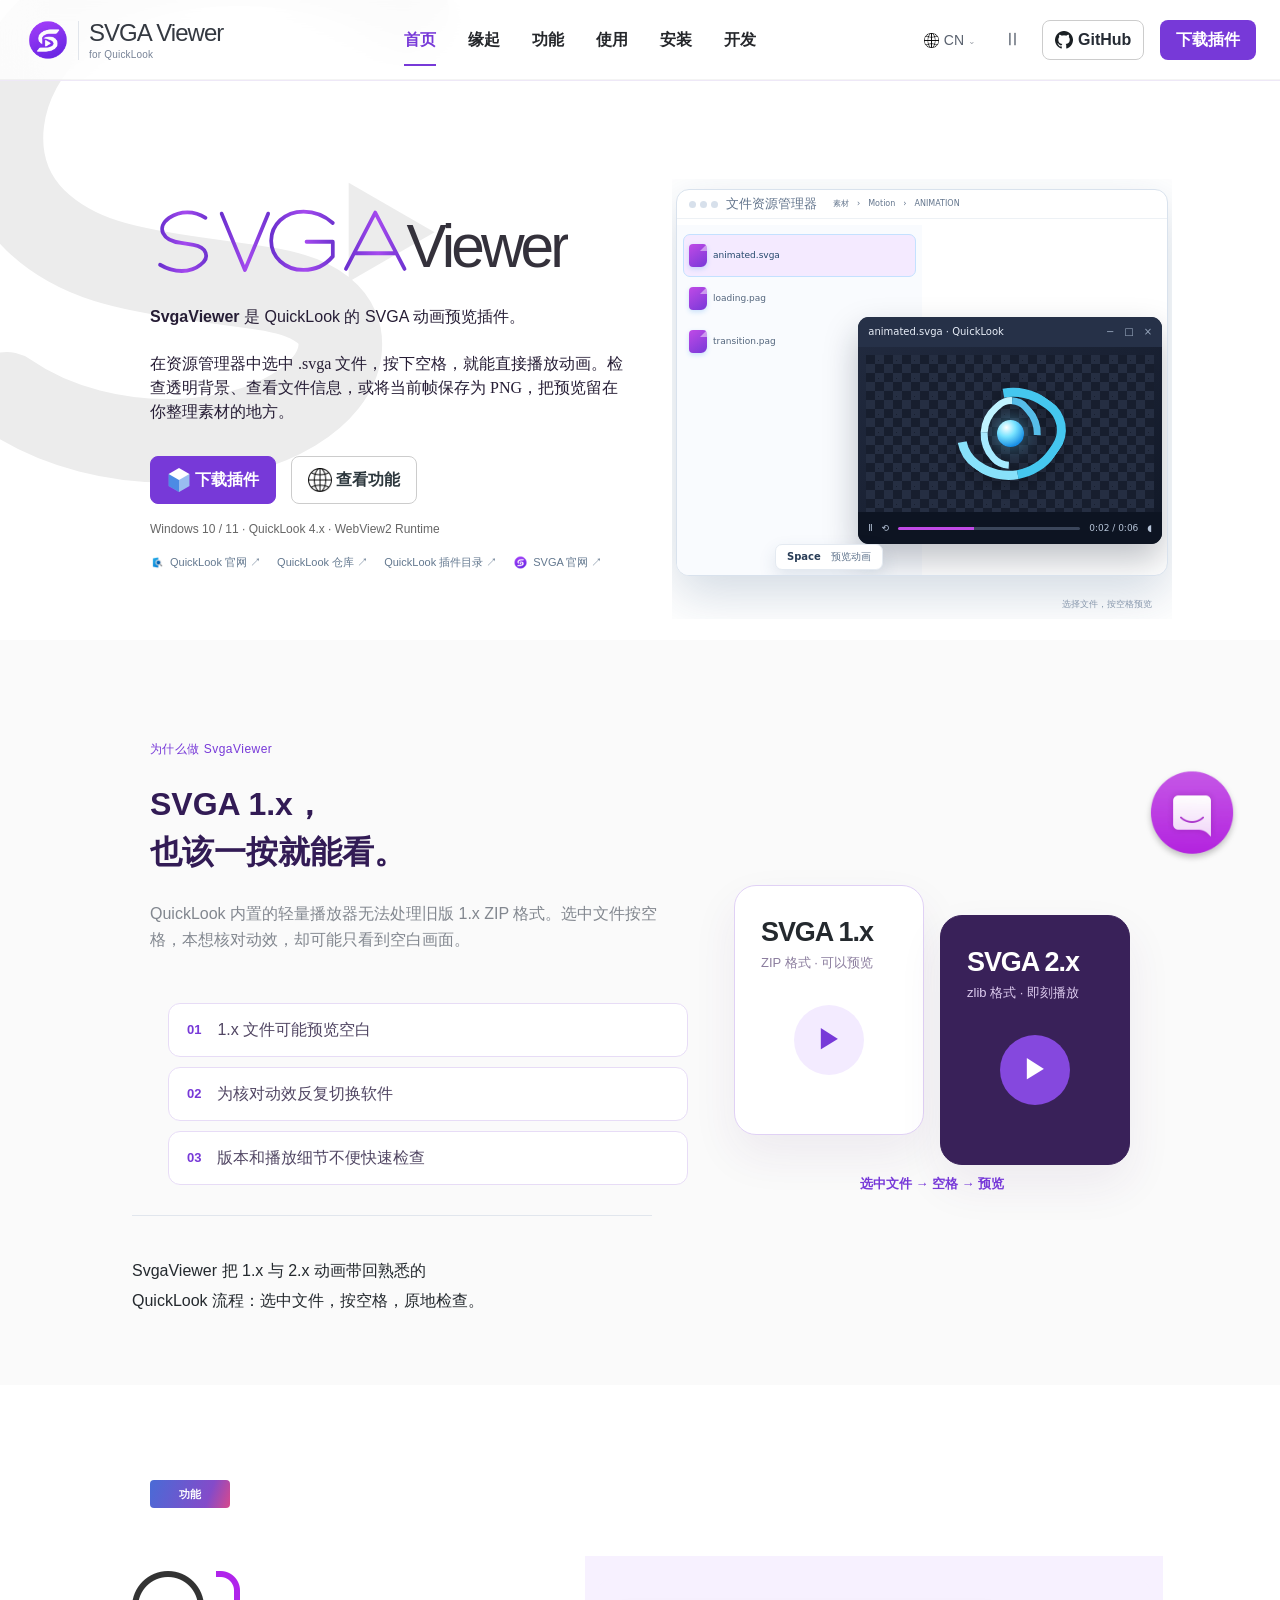
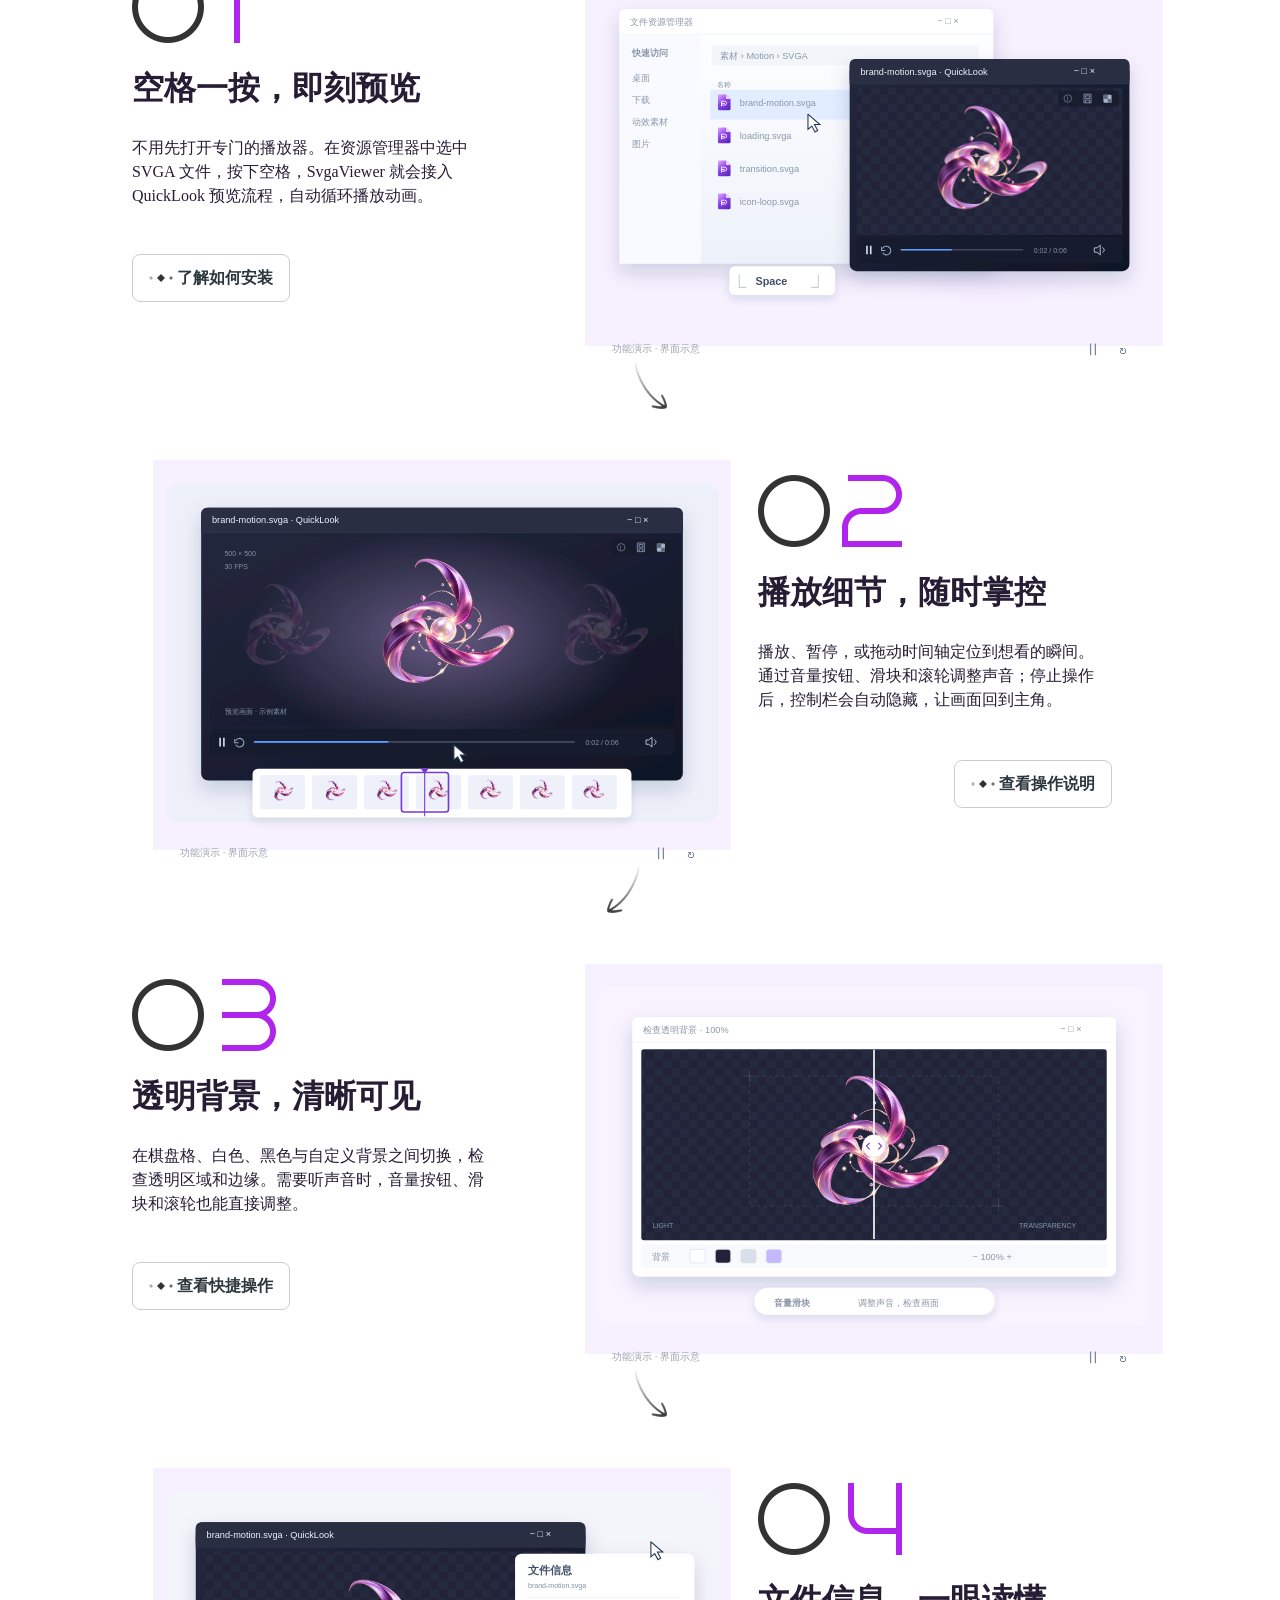
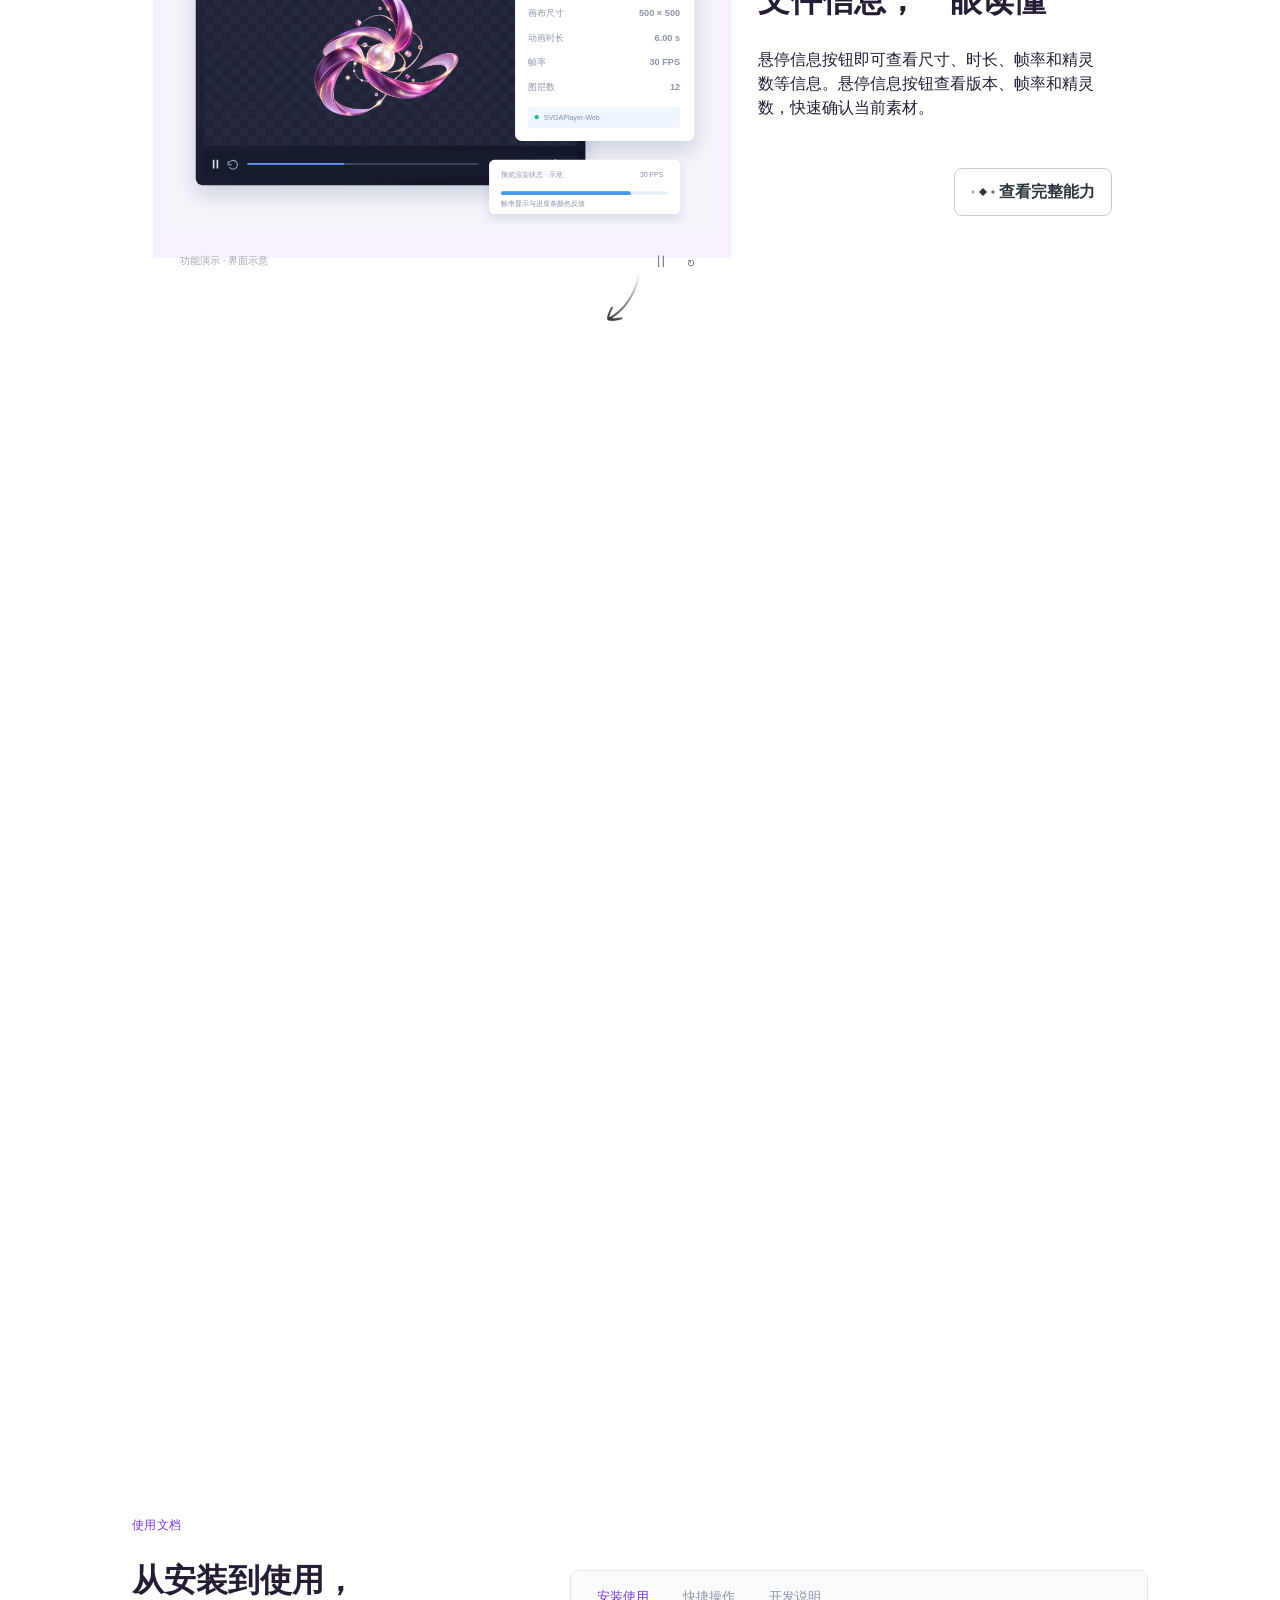
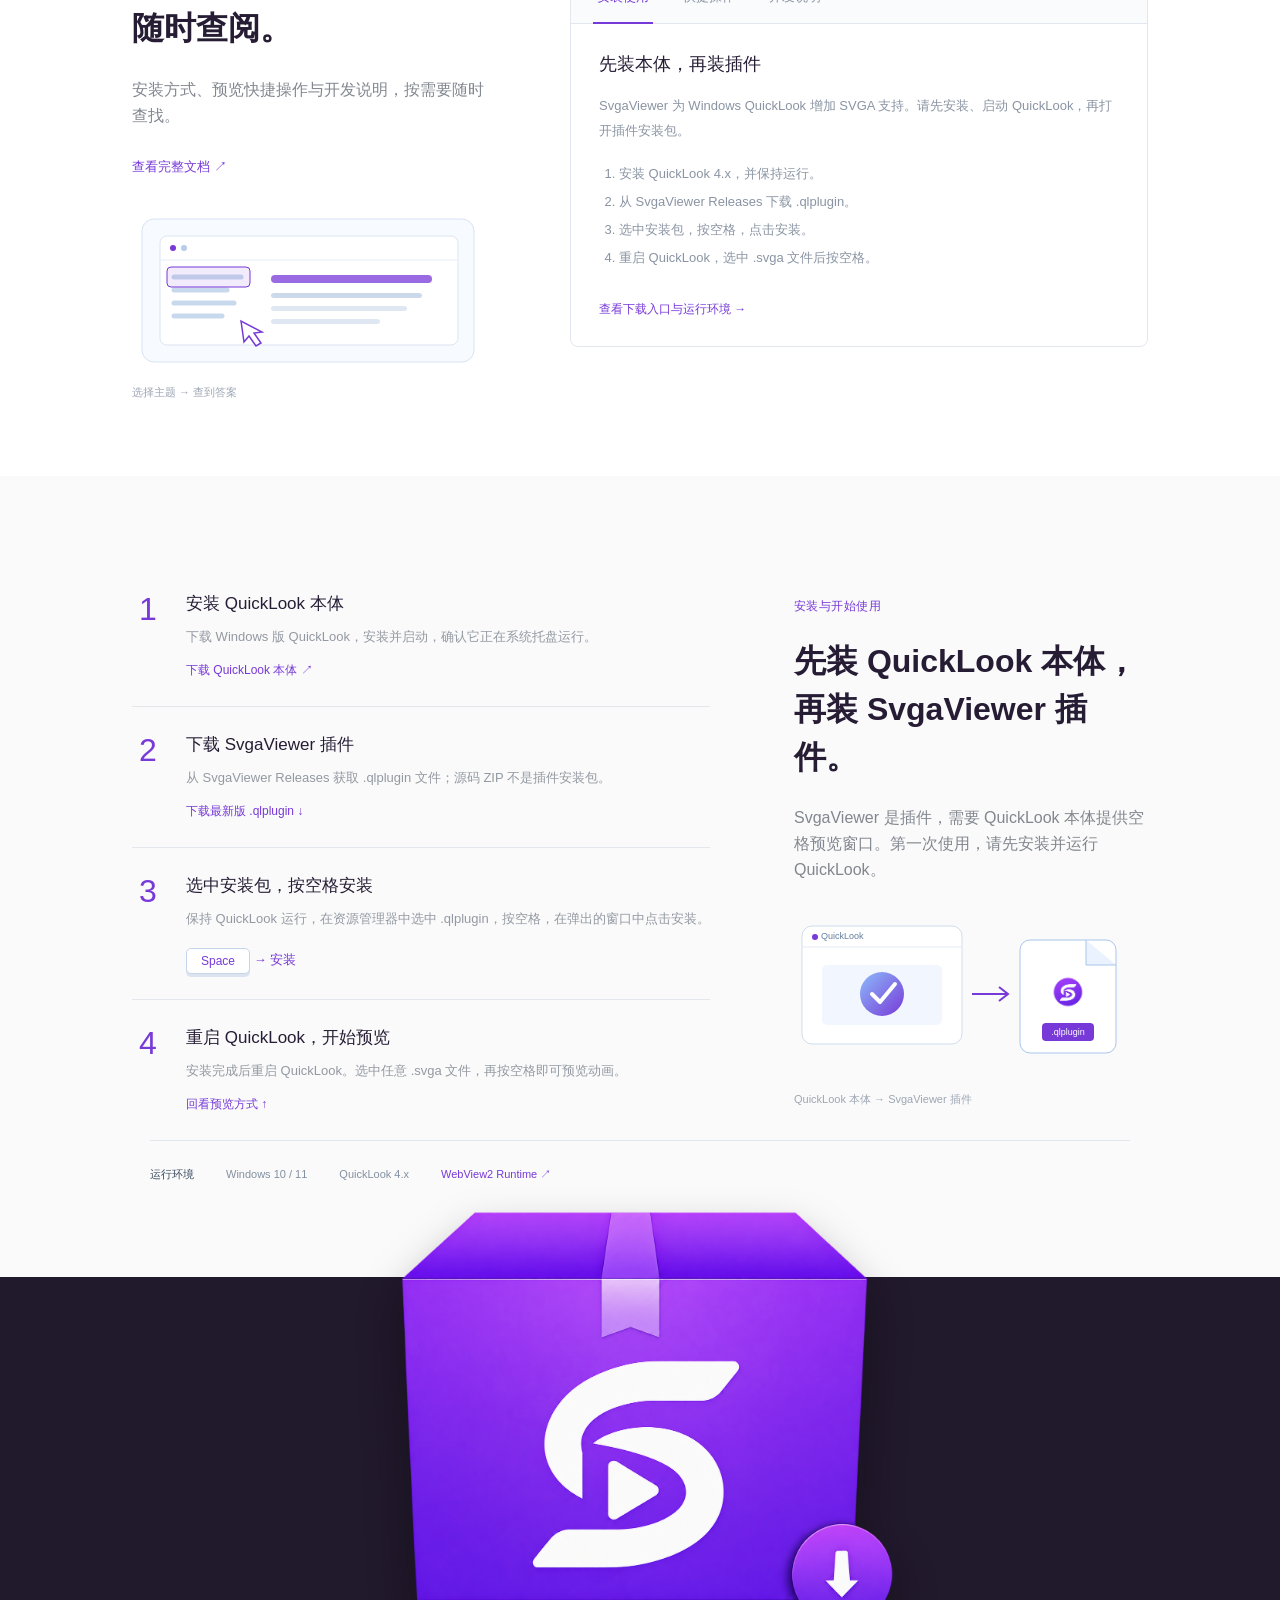
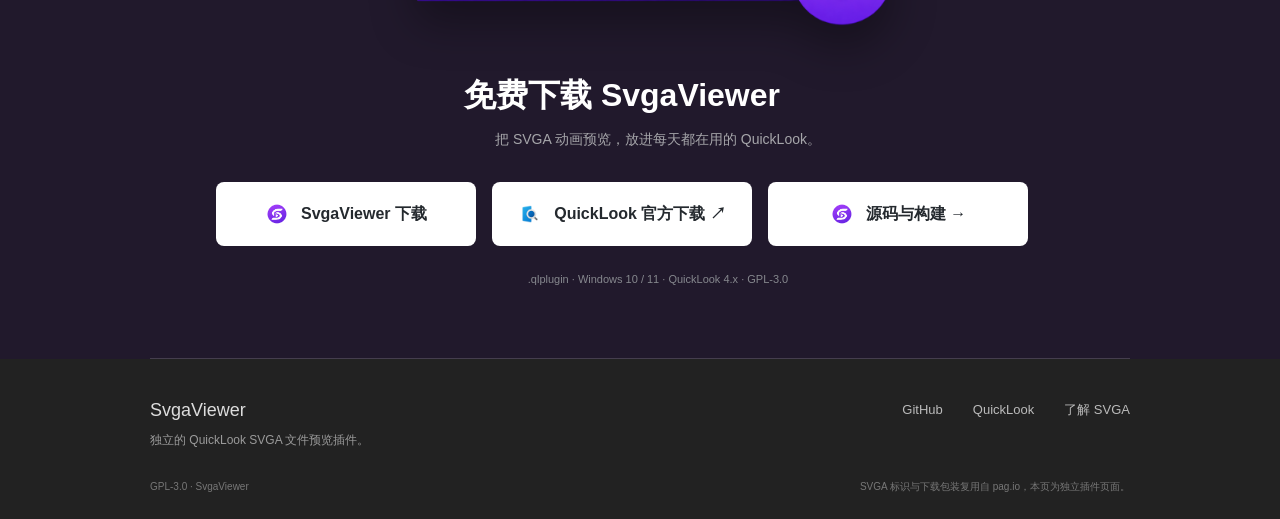
==== commit 4109493c: "docs: 发布 SvgaViewer 落地页改版" ====
--- a/docs/index.html
+++ b/docs/index.html
@@ -1,462 +1,110 @@
 <!doctype html>
 <html lang="zh-CN">
 <head>
-<meta charset="utf-8"><meta name="viewport" content="width=device-width, initial-scale=1">
-<meta name="description" content="SvgaViewer 是 QuickLook 的 SVGA 动画预览插件：在 Windows 资源管理器中选中文件按空格，即可播放、检查并导出 SVGA 动画。"><link rel="icon" type="image/png" href="logo.png">
-<title>SvgaViewer - 在资源管理器中预览 SVGA 动画</title><script src="assets/svga-brand-assets.js" defer></script>
-<style>
-:root{--blue:#1985ef;--deep:#126dcc;--mint:#33d1ac;--ink:#142033;--muted:#607087;--line:#dbe6f3;--bg:#f4f8ff;--paper:#fff;--night:#10223d;--r:24px;--wrap:1180px;--shadow:0 22px 60px rgb(36 91 148/.12)}*{box-sizing:border-box}html{scroll-behavior:smooth}body{margin:0;background:var(--bg);color:var(--ink);font:16px/1.65 "Segoe UI",ui-sans-serif,system-ui,-apple-system,"PingFang SC","Microsoft YaHei",sans-serif;-webkit-font-smoothing:antialiased}a{color:inherit;text-decoration:none}button,a{touch-action:manipulation}:focus-visible{outline:3px solid var(--blue);outline-offset:3px}.wrap{width:min(var(--wrap),calc(100% - 40px));margin:auto}.skip{position:absolute;left:-999px;top:0;background:var(--blue);color:#fff;padding:10px 16px;z-index:9}.skip:focus{left:0}
-.nav{height:76px;display:flex;align-items:center;justify-content:space-between;gap:24px}.brand{display:flex;align-items:center;gap:11px;font-weight:750;letter-spacing:-.03em;font-size:19px}.brand img{width:35px;height:35px;border-radius:10px}.brand small{font-size:11px;color:var(--muted);font-weight:600;letter-spacing:.04em;border-left:1px solid var(--line);padding-left:11px}.links{display:flex;align-items:center;gap:26px;color:var(--muted);font-size:14px}.links a:hover{color:var(--blue)}.nav-github{border:1px solid var(--line);border-radius:999px;padding:8px 15px;color:var(--ink);font-weight:650}.lang-switch{background:none;border:1px solid var(--line);border-radius:999px;padding:6px 12px;color:var(--muted);font-size:13px;font-weight:600;cursor:pointer;transition:all .2s ease}.lang-switch:hover{border-color:var(--blue);color:var(--blue)}
-.hero-shell{overflow:hidden;background:linear-gradient(124deg,#e8f6ff 0%,#f7fbff 52%,#e7f1ff 100%);border-top:1px solid #e2edf9;border-bottom:1px solid #dbe8f7}.hero{min-height:580px;display:grid;grid-template-columns:.9fr 1.1fr;align-items:center;gap:48px;padding:70px 0}.kicker{display:inline-flex;align-items:center;gap:8px;color:var(--deep);font-size:14px;font-weight:700}.kicker i{width:9px;height:9px;border-radius:999px;background:var(--mint);box-shadow:0 0 0 5px rgb(51 209 172/.15)}h1{font-size:clamp(42px,5.4vw,72px);line-height:1.06;letter-spacing:-.065em;margin:18px 0 22px;max-width:16ch}h1 strong{font-weight:800;color:var(--blue)}.hero p{max-width:47ch;margin:0;color:var(--muted);font-size:17px}.actions{display:flex;gap:12px;flex-wrap:wrap;margin-top:31px}.button{min-height:46px;padding:0 20px;display:inline-flex;align-items:center;justify-content:center;gap:8px;border-radius:999px;border:1px solid var(--line);font-weight:700;transition:transform .18s ease,box-shadow .18s ease}.button:hover{transform:translateY(-2px);box-shadow:0 8px 20px rgb(25 133 239/.18)}.primary{background:var(--blue);border-color:var(--blue);color:#fff}.ghost{background:rgb(255 255 255/.7)}.fine{font-size:13px;color:var(--muted);margin-top:16px}
-.stage{position:relative;min-height:400px;isolation:isolate}.orbit{position:absolute;width:500px;height:500px;border-radius:50%;left:50%;top:50%;transform:translate(-48%,-50%);background:radial-gradient(circle at 35% 25%,#fff 0 3%,transparent 3.5%),radial-gradient(circle at 75% 67%,rgb(51 209 172/.22) 0 5%,transparent 5.5%),linear-gradient(135deg,rgb(25 133 239/.13),rgb(51 209 172/.18))}.halo{position:absolute;inset:38px;border:1px solid rgb(25 133 239/.2);border-radius:42% 58% 49% 51%/48% 42% 58% 52%;animation:float 8s ease-in-out infinite}.halo.two{inset:76px;border-color:rgb(51 209 172/.38);animation-delay:-3s}.viewer{position:absolute;left:8%;right:8%;top:50%;aspect-ratio:4/3;border-radius:18px;background:#132740;box-shadow:var(--shadow);overflow:hidden;transform:translateY(-50%) rotate(-3deg);border:7px solid #fff}.viewer-top{height:35px;background:#eaf2fb;display:flex;align-items:center;gap:5px;padding:0 13px}.viewer-top b{height:8px;width:8px;border-radius:50%;background:#fc756f}.viewer-top b:nth-child(2){background:#f7bd53}.viewer-top b:nth-child(3){background:#39c58b}.viewer-top span{margin-left:auto;color:#61748c;font-size:11px}.viewer-canvas{height:calc(100% - 35px);display:grid;place-items:center;position:relative;background-color:#1b3859;background-image:linear-gradient(45deg,rgb(255 255 255/.055) 25%,transparent 25%),linear-gradient(-45deg,rgb(255 255 255/.055) 25%,transparent 25%);background-size:24px 24px}.blob{width:166px;height:166px;position:absolute;inset:0;margin:auto;border-radius:45% 55% 57% 43%/40% 49% 51% 60%;background:linear-gradient(135deg,#46d8e7,#2380f6 58%,#7469ee);box-shadow:inset 18px 14px 22px rgb(255 255 255/.25),0 18px 46px rgb(12 116 236/.45);animation:morph 6s ease-in-out infinite}.ring{position:absolute;inset:0;margin:auto;width:235px;height:235px;border:2px solid rgb(255 255 255/.54);border-radius:50%;transform:rotate(25deg) scaleY(.46);animation:spin 8s linear infinite}.spark{position:absolute;width:18px;height:18px;border-radius:6px;background:#64efc8;right:25%;top:26%;box-shadow:0 0 25px #64efc8;animation:bob 2.8s ease-in-out infinite}.viewer-controls{position:absolute;left:0;right:0;bottom:0;height:35px;background:rgb(5 14 28/.76);display:flex;align-items:center;gap:8px;padding:0 12px;color:#dcedff;font-size:11px}.play{width:15px;height:15px;position:relative}.play:after{content:"";position:absolute;left:3px;top:1px;border-left:9px solid #fff;border-top:6px solid transparent;border-bottom:6px solid transparent}.track{height:3px;flex:1;background:rgb(255 255 255/.25);border-radius:999px}.track:before{content:"";display:block;height:100%;width:63%;background:#55ddff;border-radius:inherit}.tag{position:absolute;right:8px;top:45px;padding:9px 12px;border-radius:12px;background:rgb(255 255 255/.91);color:#173554;font-size:12px;font-weight:700;box-shadow:0 12px 22px rgb(40 88 140/.13);animation:bob 3.4s ease-in-out infinite}.tag.bottom{top:auto;right:auto;left:0;bottom:44px;animation-delay:-1.6s}.tag b{color:var(--blue)}
-.intro{padding:38px 0;background:var(--paper)}.intro-grid{display:grid;grid-template-columns:repeat(3,1fr)}.intro-item{padding:8px 32px;border-right:1px solid var(--line)}.intro-item:first-child{padding-left:0}.intro-item:last-child{border:0}.intro-item b{display:block;font-size:19px;letter-spacing:-.03em}.intro-item span{display:block;margin-top:4px;color:var(--muted);font-size:14px}section.block{padding:110px 0}.eyeline{display:inline-block;color:var(--deep);font-size:13px;font-weight:800;letter-spacing:.06em;text-transform:uppercase}.heading{max-width:620px;margin:12px 0 0;font-size:clamp(31px,4vw,48px);line-height:1.17;letter-spacing:-.055em}.bodycopy{max-width:560px;color:var(--muted);font-size:17px}.split{display:grid;grid-template-columns:1fr 1fr;align-items:center;gap:80px}.plate{min-height:370px;border-radius:var(--r);position:relative;overflow:hidden;background:linear-gradient(140deg,#e4f6ff,#d9e9ff);border:1px solid #cbe1f7}.plate.dark{background:linear-gradient(140deg,#143457,#11213d)}.plate-grid{position:absolute;inset:0;background:linear-gradient(rgb(255 255 255/.45) 1px,transparent 1px),linear-gradient(90deg,rgb(255 255 255/.45) 1px,transparent 1px);background-size:44px 44px;mask-image:linear-gradient(to bottom,#000,transparent)}.frame{position:absolute;background:#fff;border-radius:15px;box-shadow:0 18px 40px rgb(17 89 159/.17)}.frame.main{inset:55px 54px 45px}.frame.main:before{content:"";display:block;height:28px;border-bottom:1px solid #e4edf7;background:#f5f9fd;border-radius:15px 15px 0 0}.mini-play{position:absolute;left:50%;top:53%;width:76px;height:76px;border-radius:50%;transform:translate(-50%,-50%);background:var(--blue);box-shadow:0 15px 28px rgb(25 133 239/.28)}.mini-play:after{content:"";position:absolute;left:30px;top:22px;border-left:27px solid #fff;border-top:16px solid transparent;border-bottom:16px solid transparent}.bar{height:5px;position:absolute;left:25px;right:25px;bottom:23px;border-radius:5px;background:#d9e9f7}.bar:before{content:"";display:block;height:100%;width:48%;background:var(--mint);border-radius:inherit}.float-card{position:absolute;right:20px;bottom:28px;width:148px;padding:14px;background:#fff;border-radius:14px;box-shadow:0 15px 35px rgb(17 89 159/.18);font-size:12px;color:#63748a}.float-card b{display:block;color:#152c48;font-size:14px;margin-bottom:5px}.controls-art{position:absolute;inset:0;display:grid;place-items:center}.control-row{width:76%;display:flex;align-items:center;justify-content:space-between;padding:17px 21px;border-radius:14px;background:rgb(255 255 255/.1);border:1px solid rgb(255 255 255/.17);color:#eaf6ff;backdrop-filter:blur(8px)}.control-row+.control-row{margin-top:13px}.control-icon{width:37px;height:37px;border-radius:10px;background:rgb(72 199 241/.2);display:grid;place-items:center;color:#79e7ff;font-weight:800}.slider{height:4px;width:45%;border-radius:4px;background:rgb(255 255 255/.24)}.slider:before{content:"";display:block;width:62%;height:100%;background:#70e9ca;border-radius:inherit}.copy-list{display:grid;gap:17px;margin-top:28px}.copy-list div{display:flex;gap:13px;align-items:flex-start}.copy-list i{display:grid;place-items:center;flex:0 0 25px;width:25px;height:25px;border-radius:9px;background:rgb(25 133 239/.12);color:var(--blue);font-style:normal;font-weight:800;font-size:13px}.copy-list b{display:block;font-size:16px}.copy-list span{display:block;color:var(--muted);font-size:14px;margin-top:2px}
-.feature-zone{background:var(--paper);border-top:1px solid var(--line);border-bottom:1px solid var(--line)}section.block.feature-zone{padding-bottom:230px}.feature-head{display:flex;justify-content:space-between;align-items:end;gap:28px}.feature-head .bodycopy{margin:0}.feature-grid{display:grid;grid-template-columns:1.1fr .9fr .9fr;gap:18px;margin-top:45px}.feature{min-height:250px;padding:28px;border:1px solid var(--line);border-radius:var(--r);background:var(--bg);display:flex;flex-direction:column;justify-content:space-between}.feature.large{background:linear-gradient(145deg,#1c8cf3,#216bdd);border:0;color:#fff}.feature h3{font-size:22px;line-height:1.22;letter-spacing:-.04em;margin:0}.feature p{margin:10px 0 0;color:var(--muted);font-size:14px}.feature.large p{color:rgb(255 255 255/.78)}.visual{position:relative;margin-top:20px}.checker:after{content:"";position:absolute;width:55px;height:55px;border-radius:18px 30px 22px 35px;background:linear-gradient(135deg,#5adfca,#498bea);left:calc(50% - 27px);top:15px}.export{height:88px;border-radius:14px;background:rgb(255 255 255/.13);border:1px solid rgb(255 255 255/.2);padding:13px;display:flex;align-items:center;gap:11px}.file-mark{width:36px;height:44px;border-radius:8px;background:#fff;color:#237add;display:grid;place-items:center;font-weight:900;font-size:11px}.export small{color:rgb(255 255 255/.74);display:block}.export b{font-size:14px}
-.download-stage{position:relative;z-index:1;background:#172231;color:#fff;padding:0 0 82px}.download-stage:before{content:"";position:absolute;inset:0;background:radial-gradient(circle at 50% 14%,rgb(36 125 232/.38),transparent 23%),linear-gradient(90deg,rgb(255 255 255/.035) 1px,transparent 1px),linear-gradient(rgb(255 255 255/.025) 1px,transparent 1px);background-size:auto,44px 44px,44px 44px;mask-image:linear-gradient(to bottom,#000,transparent)}.download-wrap{position:relative;width:min(980px,calc(100% - 40px));margin:auto;text-align:center;border-bottom:1px solid rgb(255 255 255/.16);padding:1px 0 70px}.package-crop{width:min(420px,73vw);overflow:visible;margin:-190px auto -12px}.package{display:block;width:100%;height:auto;margin:0;filter:drop-shadow(0 20px 18px rgb(0 0 0/.38)) drop-shadow(0 0 1.2px rgb(173 216 255/.55));transform-origin:center;transition:transform .5s cubic-bezier(.16,1,.3,1),filter .5s ease}.download-stage:hover .package{transform:translateY(-12px) rotate(-1deg);filter:drop-shadow(0 34px 26px rgb(0 0 0/.45)) drop-shadow(0 0 1.2px rgb(200 230 255/.7))}.download-stage h2{font-size:clamp(34px,4vw,48px);letter-spacing:-.05em;margin:0 0 12px}.download-stage p{margin:0 auto 28px;max-width:47ch;color:rgb(255 255 255/.68)}.download-buttons{display:flex;justify-content:center;gap:14px;flex-wrap:wrap}.download-button{min-width:228px;min-height:62px;border-radius:11px;background:#fff;color:#1e2b3a;display:inline-flex;align-items:center;justify-content:center;gap:11px;font-weight:750;box-shadow:0 12px 22px rgb(0 0 0/.15);transition:transform .22s ease,box-shadow .22s ease}.download-button:hover{transform:translateY(-5px);box-shadow:0 20px 32px rgb(0 0 0/.3)}.download-button img{width:27px;height:27px;border-radius:7px}.download-button .win{font-size:25px;line-height:1;color:#2181e9}.download-note{margin-top:24px!important;font-size:13px}.install{display:none}body{color-scheme:light}
-.pain{padding:88px 0;background:var(--paper);border-bottom:1px solid var(--line)}.pain .kicker{margin-bottom:8px}.pain h2{font-size:clamp(26px,3.2vw,38px);line-height:1.18;letter-spacing:-.045em;margin:0 0 12px}.pain .lead{max-width:600px;color:var(--muted);font-size:16px;margin:0 0 36px}.pain .lead code{background:rgba(25,133,239,.1);color:var(--deep);padding:1px 7px;border-radius:6px;font-size:14px}.pain-list{display:flex;flex-direction:column;gap:0;border:1px solid var(--line);border-radius:8px;overflow:hidden}.pain-row{display:flex;align-items:center;justify-content:space-between;gap:24px;padding:20px 24px;background:var(--bg);border-bottom:1px solid var(--line);transition:transform .25s ease,background .25s ease}.pain-row:last-child{border-bottom:0}.pain-row:hover{transform:translateX(6px);background:#eef4fb}.pain-left{display:flex;flex-direction:column;gap:4px}.pain-left b{font-size:15px;letter-spacing:-.02em}.pain-left span{font-size:13.5px;color:var(--muted)}.pain-row>a{flex:0 0 auto;font-size:13px;font-weight:700;color:var(--deep);white-space:nowrap}.pain-turn{margin-top:36px;padding:24px 28px;border-radius:8px;background:linear-gradient(135deg,var(--blue),#216bdd);color:#fff;display:flex;align-items:center;gap:20px;transition:transform .25s ease,box-shadow .25s ease}.pain-turn:hover{transform:translateY(-4px);box-shadow:0 18px 40px rgb(25 85 145/.22)}.pain-turn-icon{flex:0 0 auto;width:44px;height:44px;border-radius:50%;background:rgba(255,255,255,.18);display:grid;place-items:center;font-size:22px}.pain-turn-text{display:flex;flex-direction:column;gap:2px}.pain-turn-text b{font-size:15px}.pain-turn-text span{font-size:13.5px;opacity:.82}
-.dev{padding:88px 0;background:var(--paper);border-bottom:1px solid var(--line)}.dev h2{font-size:clamp(26px,3.2vw,38px);letter-spacing:-.045em;margin:0 0 12px}.dev .bodycopy{margin:0 0 36px}.dev-grid{display:grid;grid-template-columns:repeat(3,1fr);gap:16px}.dev-card{padding:24px;border-radius:8px;background:var(--bg);border:1px solid var(--line);transition:transform .25s ease,box-shadow .25s ease,border-color .25s ease}.dev-card:hover{transform:translateY(-3px);border-color:rgb(25 133 239/.45)}.dev-card h3{margin:0 0 12px;font-size:16px;letter-spacing:-.02em}.dev-card ul{margin:0;padding:0 0 0 18px;color:var(--muted);font-size:14px}.dev-card ul li{margin-bottom:4px}.dev-card pre{margin:12px 0 0;padding:14px;border-radius:8px;background:var(--paper);border:1px solid var(--line);overflow-x:auto;white-space:pre-wrap;word-break:break-all;font-size:13px;line-height:1.5}.dev-card code{font-family:ui-monospace,"Cascadia Code","Segoe UI Mono",Consolas,monospace}.dev-card .hint{margin:10px 0 0;font-size:13px;color:var(--muted)}.dev-tree{margin-top:28px;padding:24px;border-radius:8px;background:var(--bg);border:1px solid var(--line)}.dev-tree h3{margin:0 0 14px;font-size:16px;letter-spacing:-.02em}.dev-tree pre{margin:0;padding:14px;border-radius:8px;background:var(--paper);border:1px solid var(--line);overflow-x:auto;white-space:pre-wrap;word-break:break-all;font-size:13px;line-height:1.5}.dev-link{margin-top:28px;text-align:center}.dev-link a{font-weight:700;color:var(--deep)}@media(max-width:850px){.dev-grid{grid-template-columns:1fr 1fr}}@media(max-width:560px){.dev-grid{grid-template-columns:1fr}}
-footer{padding:40px 0 48px;background:var(--paper);border-top:1px solid var(--line)}.foot{display:flex;align-items:center;gap:10px 20px;flex-wrap:wrap;justify-content:space-between;color:var(--muted);font-size:13px}.foot a{color:var(--deep);font-weight:700}
-@keyframes float{50%{transform:translate(-48%,-50%) rotate(12deg) scale(1.04)}}@keyframes morph{50%{border-radius:59% 41% 39% 61%/54% 38% 62% 46%;transform:scale(1.08) rotate(14deg)}}@keyframes spin{to{transform:rotate(385deg) scaleY(.46)}}@keyframes bob{50%{transform:translateY(-10px)}}@media(max-width:850px){.links a:not(.nav-github){display:none}.hero{grid-template-columns:1fr;padding:55px 0 42px}.stage{min-height:330px;max-width:570px;width:100%;margin:auto}.split{grid-template-columns:1fr;gap:38px}.split.reverse .plate{order:2}.feature-grid{grid-template-columns:1fr 1fr}.feature.large{grid-column:span 2}.intro-item{padding:8px 18px}.intro-item:first-child{padding-left:0}}@media(max-width:560px){.wrap{width:min(100% - 32px,var(--wrap))}.nav{height:67px}.brand small{display:none}.nav-github{padding:7px 12px}.hero{min-height:0}.hero p{font-size:16px}.stage{min-height:230px}.orbit{width:280px;height:280px}.halo{inset:22px}.viewer{left:26%;right:26%;top:50%;aspect-ratio:4/3;transform:translateY(-50%) rotate(-3deg);border-width:5px}.ring{width:150px;height:150px}.blob{width:104px;height:104px}.spark{width:13px;height:13px}.tag{display:none}.intro-grid,.feature-grid{grid-template-columns:1fr}.intro-item{padding:0;border:0}.feature-head{display:block}.feature.large{grid-column:auto}.requirements,.foot{align-items:flex-start;flex-direction:column}.plate{min-height:310px}section.block{padding:76px 0}section.block.feature-zone{padding-bottom:150px}}@media(max-width:400px){.stage{min-height:190px}.orbit{width:230px;height:230px}.halo{inset:14px}.viewer{left:28%;right:28%;border-width:4px;border-radius:12px}.ring{width:108px;height:108px}.blob{width:74px;height:74px}.spark{width:11px;height:11px}}@media(prefers-reduced-motion:reduce){html{scroll-behavior:auto}*,*:before,*:after{animation-duration:.001ms!important;animation-iteration-count:1!important;scroll-behavior:auto!important}}
-</style>
-<style>
-/* Supplementary product links injected below the hero actions. */
-.quicklook-links{display:flex;flex-wrap:wrap;gap:8px;margin-top:14px;max-width:47ch}
-.quicklook-link{display:inline-flex;align-items:center;gap:6px;min-height:32px;padding:5px 10px;border:1px solid #dbe6f3;border-radius:999px;background:rgb(255 255 255/.62);color:#36516f;font-size:13px;font-weight:650;line-height:1.2;white-space:nowrap;transition:background .2s ease,border-color .2s ease,color .2s ease}
-.quicklook-link:hover{background:#fff;border-color:#8fc2f5;color:#126dcc}
-.quicklook-link img{display:block;width:17px;height:17px;object-fit:contain;border-radius:4px}
-@media(max-width:560px){body{overflow-x:hidden}.hero p{overflow-wrap:anywhere}.quicklook-links{display:grid;grid-template-columns:1fr 1fr;gap:7px;max-width:none}.quicklook-link{min-width:0;justify-content:center;padding:6px 8px;font-size:12px}.quicklook-link img{width:16px;height:16px}}
-/* Installation is deliberately compact: one action, then three readable steps. */
-.download-stage{padding:0 0 56px}
-.download-wrap{width:min(920px,calc(100% - 32px));padding:1px 0 48px}
-.package-crop{width:min(370px,68vw);margin:-132px auto -18px}
-.download-stage h2{font-size:clamp(31px,4vw,44px);margin-bottom:8px}
-.download-stage> .download-wrap>p:not(.download-note){margin-bottom:22px}
-.download-buttons{gap:10px}.download-button{min-width:210px;min-height:56px;border-radius:10px}
-.download-note{margin-top:16px!important;margin-bottom:30px!important}
-.install-steps{max-width:760px;margin:0 auto;padding-top:26px;border-top:1px solid rgb(255 255 255/.14)}
-.install-steps h3{margin:0 0 18px;font-size:16px;letter-spacing:-.02em}
-.steps-3{display:grid;grid-template-columns:repeat(3,1fr);gap:12px;list-style:none;margin:0;padding:0;text-align:left}
-.steps-3 li{display:grid;grid-template-columns:28px minmax(0,1fr);gap:10px;align-items:start;padding:4px 8px}
-.steps-3 .num{display:grid;place-items:center;width:25px;height:25px;border-radius:50%;background:#247fe9;color:#fff;font-size:12px;font-weight:800;line-height:1}
-.steps-3 b{display:block;font-size:14px;color:#fff}.steps-3 p{margin:4px 0 0!important;color:rgb(255 255 255/.62)!important;font-size:12px;line-height:1.6}.steps-3 a{color:#84c7ff}.steps-3 code,.steps-3 kbd{font:inherit;color:#d9efff}
-@media(max-width:560px){.download-stage{padding-bottom:42px}.download-wrap{padding-bottom:38px}.package-crop{width:min(335px,78vw);margin:-104px auto -14px}.download-buttons{display:grid;grid-template-columns:1fr}.download-button{width:100%;min-width:0}.download-note{font-size:12px;line-height:1.5}.install-steps{padding-top:22px}.steps-3{grid-template-columns:1fr;gap:6px}.steps-3 li{padding:9px 4px}.steps-3 p{font-size:12px!important}}
-/* Light control-board illustration: information hierarchy mirrors the player UI. */
-.plate.dark:has(.controls-art){background:linear-gradient(145deg,#e8f5ff,#f8fbff);border-color:#c9e1f9;box-shadow:0 18px 42px rgb(31 116 207/.08)}
-.controls-art{padding:28px;background:radial-gradient(circle at 80% 18%,rgb(81 213 198/.22),transparent 28%)}
-.controls-art:before{content:"motion-preview.svga";position:absolute;left:28px;right:28px;top:25px;height:34px;display:flex;align-items:center;padding:0 14px;border:1px solid #d4e5f6;border-radius:11px 11px 0 0;background:#fff;color:#607087;font-size:11px;font-weight:700;box-shadow:0 7px 20px rgb(33 98 165/.07)}
-.controls-art:after{content:"";position:absolute;left:28px;right:28px;top:58px;height:82px;border:1px solid #d4e5f6;border-top:0;border-radius:0 0 11px 11px;background:linear-gradient(135deg,#dff6ff,#e8edff);opacity:.9}
-.controls-art>div{position:relative;z-index:1;width:min(88%,390px);margin-top:103px;padding:10px;border:1px solid #d4e5f6;border-radius:16px;background:rgb(255 255 255/.94);box-shadow:0 14px 30px rgb(32 105 183/.12)}
-.control-row{width:100%;display:grid;grid-template-columns:38px minmax(68px,1fr) minmax(82px,.85fr);gap:10px;align-items:center;justify-content:initial;padding:11px 12px;border-radius:10px;background:#f7fbff;border:1px solid transparent;color:#1d3653;font-size:13px;font-weight:700;backdrop-filter:none}
-.control-row+.control-row{margin-top:5px}.control-row:first-child{background:#ecf7ff;border-color:#cde7fb}
-.control-icon{width:32px;height:32px;border-radius:9px;background:#dff1ff;color:#157ce9;font-size:0}.control-icon:after{font-size:15px;line-height:1}.control-row:nth-child(1) .control-icon:after{content:"▶"}.control-row:nth-child(2) .control-icon:after{content:"◔"}.control-row:nth-child(3) .control-icon:after{content:"◐"}
-.slider{width:100%;height:5px;background:#d4dfeb}.slider:before{width:68%;background:#25b89c}.control-row:not(:first-child) span:last-child{color:#6a7c92;font-size:11px;font-weight:600;text-align:right}
-@media(max-width:560px){.controls-art{padding:18px}.controls-art:before{left:18px;right:18px;top:19px}.controls-art:after{left:18px;right:18px;top:52px;height:66px}.controls-art>div{width:100%;margin-top:83px;padding:8px}.control-row{grid-template-columns:34px minmax(60px,1fr) minmax(72px,.8fr);gap:6px;padding:10px 8px;font-size:12px}.control-row:not(:first-child) span:last-child{font-size:10px}.control-icon{width:30px;height:30px}}
-</style><style>
-/* Subtle motion for mock surfaces: conveys product behavior without competing with copy. */
-.plate:has(.controls-art),.plate:has(.frame){transition:transform .38s cubic-bezier(.16,1,.3,1),box-shadow .38s ease}
-.plate:has(.controls-art):hover,.plate:has(.frame):hover{transform:translateY(-5px);box-shadow:0 24px 46px rgb(31 106 185/.15)}
-.controls-art>div{animation:control-panel-in .72s cubic-bezier(.16,1,.3,1) both}
-.controls-art:after{animation:preview-breathe 4.8s ease-in-out infinite}
-.control-row{transition:transform .22s ease,background .22s ease,box-shadow .22s ease}.control-row:hover{transform:translateX(4px);background:#eef8ff;box-shadow:0 8px 16px rgb(42 115 188/.09)}
-.control-row:first-child .slider:before{animation:progress-sweep 2.8s ease-in-out infinite}
-.frame.main{animation:mock-frame-in .72s cubic-bezier(.16,1,.3,1) both}.float-card{animation:float-card 4.2s ease-in-out infinite}
-.mini-play{transition:transform .25s ease,box-shadow .25s ease}.plate:has(.frame):hover .mini-play{transform:translate(-50%,-50%) scale(1.08);box-shadow:0 19px 32px rgb(25 133 239/.38)}
-@keyframes control-panel-in{from{opacity:0;transform:translateY(15px) scale(.975)}to{opacity:1;transform:translateY(0) scale(1)}}
-@keyframes preview-breathe{50%{filter:saturate(1.12) brightness(1.025)}}
-@keyframes progress-sweep{50%{width:82%}}
-@keyframes mock-frame-in{from{opacity:0;transform:translateY(15px) rotate(1deg)}to{opacity:1;transform:translateY(0) rotate(0)}}
-@keyframes float-card{50%{transform:translateY(-7px)}}
-@media(prefers-reduced-motion:reduce){.controls-art>div,.controls-art:after,.control-row:first-child .slider:before,.frame.main,.float-card{animation:none}.plate:has(.controls-art):hover,.plate:has(.frame):hover,.control-row:hover{transform:none}}
-.svga-demo-canvas{position:absolute!important;z-index:1!important;left:29px;right:29px;top:59px;height:80px!important;width:auto!important;margin:0!important;padding:0!important;border:0!important;border-radius:0 0 10px 10px!important;background:transparent!important;overflow:hidden;box-shadow:none!important}
-.svga-demo-canvas canvas,.svga-preview-canvas canvas{display:block;width:100%!important;height:100%!important}.controls-art>div:not(.svga-demo-canvas){z-index:2}
-.svga-preview-canvas{position:absolute;inset:29px 20px 34px;border-radius:0 0 11px 11px;overflow:hidden;background:#dff4ff}.svga-preview-canvas canvas{object-fit:contain}
-@media(max-width:560px){.svga-demo-canvas{left:19px;right:19px;top:53px;height:64px!important}.svga-preview-canvas{inset:29px 18px 30px}}
-/* SVG animation language aligned with the PAG landing: visual states cycle, not page decoration. */
-.star-float{animation:svg-star-float 3.6s ease-in-out infinite}.bg-cycler{animation:svg-bg-cycle 4.8s ease-in-out infinite}.bg-mode-checker{animation:svg-bg-checker 4.8s ease-in-out infinite}.bg-mode-white{animation:svg-bg-white 4.8s ease-in-out infinite}.bg-mode-black{animation:svg-bg-black 4.8s ease-in-out infinite}.grid-pan{animation:svg-grid-pan 6s ease-in-out infinite}.zoom-pulse{transform-box:fill-box;transform-origin:center;animation:svg-zoom-pulse 3.4s ease-in-out infinite}.mag-scan{animation:svg-mag-scan 6s ease-in-out infinite}
-@keyframes svg-star-float{50%{transform:translateY(-5px)}}@keyframes svg-bg-cycle{0%,26%{transform:translateX(0)}33%,59%{transform:translateX(92px)}66%,92%{transform:translateX(184px)}100%{transform:translateX(0)}}@keyframes svg-bg-checker{0%,26%{opacity:1}33%,100%{opacity:0}}@keyframes svg-bg-white{0%,26%{opacity:0}33%,59%{opacity:1}66%,100%{opacity:0}}@keyframes svg-bg-black{0%,59%{opacity:0}66%,92%{opacity:1}94%,100%{opacity:0}}@keyframes svg-grid-pan{0%,100%{transform:translate(0,0)}50%{transform:translate(10px,-7px)}}@keyframes svg-zoom-pulse{50%{transform:scale(1.18)}}@keyframes svg-mag-scan{0%{transform:translate(40px,50px)}25%{transform:translate(112px,70px)}50%{transform:translate(204px,52px)}75%{transform:translate(132px,74px)}100%{transform:translate(40px,50px)}}
-@media(prefers-reduced-motion:reduce){.star-float,.bg-cycler,.bg-mode-checker,.bg-mode-white,.bg-mode-black,.grid-pan,.zoom-pulse,.mag-scan{animation:none}}
-/* Brand palette from the supplied violet logo. */
-:root{--blue:#7c3aed;--deep:#6430c8;--mint:#ae72ff;--night:#281146;--bg:#f8f5ff;--line:#e4daf8;--shadow:0 22px 60px rgb(105 48 194/.14)}
-.hero-shell{background:linear-gradient(124deg,#f0eaff,#fbf9ff 52%,#eee7ff);border-color:#e6dcfa}.primary{background:#7c3aed;border-color:#7c3aed}.kicker i{background:#b678ff;box-shadow:0 0 0 5px rgb(182 120 255/.15)}.plate{background:linear-gradient(140deg,#f1ebff,#e9e2ff);border-color:#ded2f6}.plate.dark:has(.controls-art){background:linear-gradient(145deg,#f3edff,#fbf9ff);border-color:#dfd4f8}.feature.large{background:linear-gradient(145deg,#8b45f4,#6327c6)}.download-stage{background:#241238}.download-stage:before{background:radial-gradient(circle at 50% 14%,rgb(150 80 255/.35),transparent 25%),linear-gradient(90deg,rgb(255 255 255/.035) 1px,transparent 1px),linear-gradient(rgb(255 255 255/.025) 1px,transparent 1px)}.pain-turn{background:linear-gradient(135deg,#8d4df1,#6330c9)}.quicklook-link:hover{border-color:#c8adf6;color:#6430c8}.control-icon{color:#7440d2;background:#f0e8ff}.control-row:first-child{background:#f7f2ff;border-color:#dfd0fb}.slider:before{background:#9b5df0}.controls-art{background:radial-gradient(circle at 80% 18%,rgb(185 122 255/.2),transparent 28%)}
-.download-button img{filter:hue-rotate(54deg) saturate(1.45)}.download-button .win{color:#7c3aed}.steps-3 .num{background:#7c3aed}.steps-3 a{color:#d6bcff}.download-stage .package{filter:drop-shadow(0 20px 18px rgb(13 3 34/.42)) drop-shadow(0 0 1.2px rgb(222 196 255/.58))}
-</style><style>
-.demo{padding:92px 0;text-align:center;background:linear-gradient(180deg,var(--paper),#f3eeff);border-bottom:1px solid var(--line)}
-.demo h2{font-size:30px;font-weight:850;letter-spacing:-.01em;margin:0;color:var(--ink)}
-.demo .bodycopy{margin:14px auto 0;max-width:620px;font-size:15.5px;line-height:1.6;color:var(--muted)}
-.demo .bodycopy code{background:rgba(124,58,237,.12);color:var(--deep);padding:1px 7px;border-radius:6px;font-size:14px}
-.demo-frame{position:relative;max-width:880px;margin:38px auto 0;border-radius:20px;overflow:hidden;box-shadow:0 30px 70px rgb(72 33 140/.2);background:#0c1622;aspect-ratio:5/3}
-.demo-frame video{width:100%;height:100%;display:block;object-fit:cover}
-@media(max-width:560px){.demo{padding:64px 0}.demo h2{font-size:24px}.demo-frame{border-radius:14px;margin-top:28px}}
-</style>
-<style>
-/* hero morph demo (from 2222.html, namespaced .pm-demo) */
-.pm-demo[data-mode=pag]{--accent:#3b82f6;--soft:#dbeafe;--deep:#1d4ed8;--bg:#f4f8ff;--tint:rgba(59,130,246,.17)}
-.pm-demo[data-mode=svga]{--accent:#9b5de5;--soft:#f3e8ff;--deep:#7e22ce;--bg:#fbf7ff;--tint:rgba(155,93,229,.18)}
-.pm-demo{position:relative;width:min(520px,100%);height:407px;isolation:isolate;overflow:visible}
-.pm-demo .aura{position:absolute;width:350px;height:310px;max-width:90vw;left:50%;top:138px;transform:translate(-50%,-50%);background:radial-gradient(ellipse,var(--tint),transparent 70%);pointer-events:none;filter:blur(12px);z-index:0;transition:opacity .3s}
-.pm-demo.holding .aura{opacity:1.6}
-.pm-demo .artifact{position:absolute;left:50%;top:145px;width:104px;height:130px;transform:translate(-50%,-50%);border-radius:11px;z-index:4;cursor:pointer;outline:none;will-change:width,height,border-radius,background-color,box-shadow;overflow:visible;background:#fff;border:1px solid #b7c7d9;box-shadow:0 14px 28px #17335122;transition:box-shadow .26s,background-color .26s}
-.pm-demo .artifact:not(.opened):not(.morphing):hover,.pm-demo .artifact:not(.opened):not(.morphing):focus-visible{box-shadow:0 23px 42px #17335135,0 0 0 9px var(--tint)}
-.pm-demo .artifact:not(.opened):not(.morphing):hover .page-content,.pm-demo .artifact:not(.opened):not(.morphing):focus-visible .page-content{transform:translateY(-5px)}
-.pm-demo .artifact:not(.opened):not(.morphing):hover .page-fold{transform:translate(-2px,2px) rotate(-5deg)}
-.pm-demo.holding .artifact{box-shadow:0 22px 35px #17335134,0 0 0 11px var(--tint)}
-.pm-demo .page-content{position:absolute;inset:0;overflow:hidden;border-radius:inherit;pointer-events:none;transition:transform .28s cubic-bezier(.2,.8,.2,1);z-index:2}
-.pm-demo .page-fold{position:absolute;right:0;top:0;width:29px;height:29px;background:#dbe6f3;clip-path:polygon(0 0,100% 100%,0 100%);transition:transform .28s ease}
-.pm-demo .page-fold:after{content:'';position:absolute;inset:0;border-left:1px solid #b7c7d9;border-bottom:1px solid #b7c7d9}
-.pm-demo .file-mark{position:absolute;left:13px;top:23px;width:30px;height:30px;border-radius:7px;background:var(--soft);color:var(--accent);display:grid;place-items:center;font-size:18px;font-weight:800}
-.pm-demo .lines{position:absolute;top:65px;left:13px;right:13px;display:grid;gap:7px}
-.pm-demo .lines i{display:block;height:4px;border-radius:4px;background:#d9e3ee}
-.pm-demo .lines i:nth-child(2){width:78%}
-.pm-demo .lines i:nth-child(3){width:60%}
-.pm-demo .type{position:absolute;left:50%;bottom:11px;transform:translateX(-50%);color:white;font-size:11px;font-weight:800;letter-spacing:.07em;background:var(--accent);padding:4px 10px;border-radius:5px}
-.pm-demo .viewer-content{position:absolute;inset:0;overflow:hidden;border-radius:inherit;opacity:0;pointer-events:none;z-index:1}
-.pm-demo .viewer-head{height:38px;background:#1b293e;display:flex;align-items:center;gap:6px;padding:0 14px}
-.pm-demo .dot{width:9px;height:9px;border-radius:50%;background:#ff655f}
-.pm-demo .dot:nth-child(2){background:#ffc34e}
-.pm-demo .dot:nth-child(3){background:#36c978}
-.pm-demo .filename{font-size:11px;margin-left:10px;color:#a4b6cc;white-space:nowrap}
-.pm-demo .scene{position:relative;height:calc(100% - 38px);display:grid;place-items:center;overflow:hidden;background:radial-gradient(ellipse at 50% 40%,#192b49,#0b1425 75%)}
-.pm-demo .orb{width:87px;height:87px;border-radius:50%;background:radial-gradient(circle at 30% 25%,#e5f3ff 0%,#91c3ff 27%,var(--accent) 61%,var(--deep) 100%);box-shadow:0 0 37px var(--tint);animation:pm-float 3s ease-in-out infinite;animation-play-state:running}
-.pm-demo .orbit{position:absolute;border:1px solid var(--accent);border-radius:50%;width:156px;height:52px;opacity:.65;animation:pm-spin 8s linear infinite;animation-play-state:running}
-.pm-demo .orbit.two{width:188px;height:64px;opacity:.34;animation-duration:13s;animation-direction:reverse}
-.pm-demo .controls{position:absolute;bottom:0;left:0;right:0;height:39px;background:linear-gradient(transparent,#030a16b6);display:flex;align-items:center;gap:12px;padding:0 14px;color:#b7c6d8;font-size:11px}
-.pm-demo .play-triangle{border-top:6px solid transparent;border-bottom:6px solid transparent;border-left:10px solid #f5f8ff}
-.pm-demo .progress{height:4px;flex:1;border-radius:6px;background:#ffffff30;overflow:hidden}
-.pm-demo .progress-inner{width:0;height:100%;background:var(--accent);animation:pm-progress 4s linear infinite;animation-play-state:running}
-.pm-demo .artifact.opened{cursor:default}
-.pm-demo .orb,.pm-demo .orbit,.pm-demo .progress-inner{animation-play-state:running}
-.pm-demo .viewer-content .orb,.pm-demo .viewer-content .orbit,.pm-demo .viewer-content .progress-inner{animation-play-state:running!important}
-.pm-demo .key-row{position:absolute;left:50%;top:319px;transform:translateX(-50%);z-index:2;display:flex;flex-direction:column;align-items:center;gap:10px}
-.pm-demo .key{position:relative;width:165px;height:47px;background:linear-gradient(#fff,#f2f5fa);border:1px solid #c7d2df;border-radius:11px;color:#506078;font-weight:700;letter-spacing:.1em;box-shadow:0 4px 0 #c6d0db,0 9px 16px #2439541c;cursor:pointer;touch-action:none;user-select:none;transition:transform .14s,box-shadow .14s}
-.pm-demo .key:before{content:'';position:absolute;inset:4px 5px 6px;border:1px solid #e7edf5;border-radius:8px;pointer-events:none}
-.pm-demo .key span{position:relative}
-.pm-demo .key:not(.down):hover{transform:translateY(-2px);box-shadow:0 6px 0 #c6d0db,0 13px 19px #24395424}
-.pm-demo .key.down{transform:translateY(4px);box-shadow:0 0px 0 #c6d0db,0 3px 9px #2439541b}
-.pm-demo .key-hint{font-size:11px;color:#8b9aaf;white-space:nowrap}
-.pm-demo .status{min-height:22px;text-align:center;color:#7889a1;font-size:12px}
-@keyframes pm-float{50%{transform:translateY(-5px) scale(1.03)}}
-@keyframes pm-spin{to{transform:rotate(360deg)}}
-@keyframes pm-progress{to{width:100%}}
-@media(max-width:370px){.pm-demo{height:395px}
-.pm-demo .artifact.opened{max-width:calc(100vw - 32px)}}
-@media(prefers-reduced-motion:reduce){.pm-demo .orb,.pm-demo .orbit,.pm-demo .progress-inner{animation:none!important}
-.pm-demo .page-content,.pm-demo .page-fold,.pm-demo .key{transition:none!important}}
-.pm-demo .artifact{overflow:hidden;transition:box-shadow .25s ease,transform .3s cubic-bezier(.2,.8,.2,1)!important}
-.pm-demo .artifact:not(.opened):not(.morphing):not(.closing):hover{transform:translate(-50%,-50%) translateY(-7px) rotate(-1.3deg)}
-.pm-demo .artifact.opened,.pm-demo .artifact.morphing,.pm-demo .artifact.closing{transform:translate(-50%,-50%)!important}
-.pm-demo .artifact.opened{cursor:pointer}
-.pm-demo .artifact.opened:hover{box-shadow:0 28px 48px #11263e48,0 0 0 5px var(--tint)!important}
-.pm-demo .page-content,.pm-demo .viewer-content{transition:none!important}
-.pm-demo .artifact.morphing .page-content,.pm-demo .artifact.opened .page-content{pointer-events:none}
-.pm-demo .artifact.morphing,.pm-demo .artifact.closing{pointer-events:none}
-.pm-demo .key{transform-origin:50% 65%;touch-action:none;transition:transform .19s cubic-bezier(.2,.8,.2,1),box-shadow .18s ease!important}
-.pm-demo .key.down{transform:translateY(4px) scaleX(1.045) scaleY(.92) !important;box-shadow:0 1px 0 #c6d0db,0 3px 9px #2439541b!important}
-.pm-demo .key.releasing{animation:pm-keyReturn .43s cubic-bezier(.18,.83,.2,1) both}
-@keyframes pm-keyReturn{0%{transform:translateY(4px) scale(1.045,.92)}45%{transform:translateY(-2px) scale(.99,1.025)}100%{transform:none}}
-.pm-demo.holding .aura{transform:translate(-50%,-50%) scale(1.1);opacity:1}
-.pm-demo .aura{transition:transform .35s,opacity .35s}
-@media(prefers-reduced-motion:reduce){.pm-demo .key.releasing{animation:none!important}}
-.pm-demo .artifact{filter:drop-shadow(0 0 0 transparent);transition:filter .32s ease,box-shadow .28s ease,transform .3s cubic-bezier(.2,.8,.2,1)!important}
-.pm-demo .artifact:not(.opened):not(.morphing):not(.closing):hover,.pm-demo .artifact:not(.opened):not(.morphing):not(.closing):focus-visible{
-  box-shadow:0 18px 32px rgba(23,51,81,.17)!important;
-  filter:drop-shadow(0 0 12px var(--tint)) drop-shadow(0 0 19px var(--tint));
-}
-.pm-demo.holding .artifact{
-  box-shadow:0 19px 34px rgba(23,51,81,.17)!important;
-  filter:drop-shadow(0 0 14px var(--tint)) drop-shadow(0 0 23px var(--tint));
-}
-.pm-demo .artifact.opened:hover{
-  box-shadow:0 28px 48px rgba(17,38,62,.24)!important;
-  filter:drop-shadow(0 0 10px var(--tint));
-}
-@media(prefers-reduced-motion:reduce){.pm-demo .artifact{transition:none!important}}
-.pm-demo .artifact{cursor:default!important}
-.pm-demo .artifact.opened:hover{box-shadow:0 20px 40px rgba(17,38,62,.22)!important;filter:none!important}
-.pm-demo .viewer-content{pointer-events:none}
-.pm-demo .artifact.opened .viewer-content{pointer-events:auto}
-.pm-demo .controls{z-index:10;height:44px;gap:10px;padding:0 12px}
-.pm-demo .play-control{flex:none;width:30px;height:30px;border:0;border-radius:7px;background:transparent;color:#e7effe;display:grid;place-items:center;cursor:pointer;transition:background .17s ease}
-.pm-demo .play-control:hover,.pm-demo .play-control:focus-visible{background:rgba(255,255,255,.15)}
-.pm-demo .play-control svg{height:17px;width:17px;fill:currentColor}
-.pm-demo .timeline{--played:0%;flex:1;min-width:0;accent-color:var(--accent);height:20px;cursor:pointer;appearance:none;-webkit-appearance:none;background:transparent;touch-action:none}
-.pm-demo .timeline::-webkit-slider-runnable-track{height:4px;background:linear-gradient(to right,var(--accent) 0%,var(--accent) var(--played),rgba(255,255,255,.24) var(--played),rgba(255,255,255,.24) 100%);border-radius:99px}
-.pm-demo .timeline::-moz-range-track{height:4px;background:rgba(255,255,255,.24);border-radius:99px}
-.pm-demo .timeline::-moz-range-progress{height:4px;background:var(--accent);border-radius:99px}
-.pm-demo .timeline::-webkit-slider-thumb{-webkit-appearance:none;width:12px;height:12px;margin-top:-4px;border:2px solid white;background:var(--accent);border-radius:100%;box-shadow:0 1px 5px #0008}
-.pm-demo .timeline::-moz-range-thumb{width:10px;height:10px;border:2px solid white;background:var(--accent);border-radius:100%}
-.pm-demo .clock{font-size:10px;color:#cad4e2;white-space:nowrap;font-variant-numeric:tabular-nums}
-.pm-demo .orbit{left:auto;top:auto;background:none;transform:none}
-.pm-demo .status{position:absolute;width:1px;height:1px;overflow:hidden;clip-path:inset(50%);white-space:nowrap;margin:0}
-.pm-demo{position:relative;width:min(520px,100%);height:407px;margin:0 auto;isolation:isolate}
+<meta charset="utf-8"><meta name="viewport" content="width=device-width,initial-scale=1">
+<link rel="icon" href="./assets/svga-logo.png"><meta name="description" content="SvgaViewer 为 Windows QuickLook 增加 SVGA 动画预览。选中文件按空格，播放、检查透明背景、查看信息并导出 PNG。">
+<title>SvgaViewer · 在 QuickLook 中预览 SVGA 动画</title>
+<link rel="stylesheet" href="./assets/reference/pag.io/css/main.css">
+<link rel="stylesheet" href="./assets/reference/pag.io/css/pc.css">
+<link rel="stylesheet" href="./page.css"><link rel="stylesheet" href="./svga.css?v=14">
+</head>
+<body>
+<a class="skip-link" href="#content">跳到主要内容</a>
+<div class="fixedHeaderContainer">
+  <header class="site-header">
+    <a class="site-brand" href="#top" aria-label="SvgaViewer 首页"><img src="./assets/svga-logo.png" width="133" height="48" alt="SVGA"><span>SVGA Viewer<small>for QuickLook</small></span></a>
+    <nav class="desktop-nav" aria-label="主导航"><a class="active" href="#top" data-en="Home">首页</a><a href="#why" data-en="Why">缘起</a><a href="#features" data-en="Features">功能</a><a href="#docs" data-en="Use">使用</a><a href="#install" data-en="Install">安装</a><a href="./develop.html" data-en="Develop">开发</a></nav>
+    <div class="header-actions"><button id="language" aria-label="Switch to English" type="button">CN</button><button id="motion" aria-pressed="false" type="button" aria-label="暂停页面动效">Ⅱ</button><a class="github-link" href="https://github.com/yancongya/QuickLook.Plugin.SvgaViewer" target="_blank" rel="noopener">GitHub</a><a class="header-cta" href="#download" data-en="Download plugin">下载插件</a><button id="menu" aria-label="展开导航" aria-expanded="false" type="button"><span></span><span></span></button></div>
+  </header>
+</div>
+<div class="navPusher" id="content"><main>
+  <section class="intro-box" id="top">
+    <div class="wrap">
+      <div class="main-content">
+        <h1 class="wordmark"><img class="svga-title-image" src="./assets/svga-title.svg" alt="SVGA Viewer"></h1>
+        <p class="paragraph nowrapParagraph"><strong>SvgaViewer</strong><span data-en=" brings SVGA animation preview to QuickLook."> 是 QuickLook 的 SVGA 动画预览插件。</span></p>
+        <p class="paragraph" data-en="Select a .svga file in File Explorer and press Space. Play the animation, inspect transparency and file details, or save a frame as PNG — right where you organize your assets.">在资源管理器中选中 .svga 文件，按下空格，就能直接播放动画。检查透明背景、查看文件信息，或将当前帧保存为 PNG，把预览留在你整理素材的地方。</p>
+        <div class="btn-bar"><a class="btn blue" href="#download"><img src="./assets/reference/pag.qq.com/img/new_official_website/download.png" width="24" height="24" alt=""><span data-en="Download plugin">下载插件</span></a><a class="btn" href="#features"><img src="./assets/reference/pag.qq.com/img/new_official_website/browser.png" width="24" height="24" alt=""><span data-en="Explore features">查看功能</span></a></div>
+        <span class="tip">Windows 10 / 11 · QuickLook 4.x · WebView2 Runtime</span>
+        <div class="hero-quicklinks"><a href="https://quicklookapp.vercel.app/" target="_blank" rel="noopener"><img src="./assets/quicklook-icon.png" alt=""><span data-en="QuickLook website ↗">QuickLook 官网 ↗</span></a><a href="https://github.com/QL-Win/QuickLook" target="_blank" rel="noopener" data-en="QuickLook repository ↗">QuickLook 仓库 ↗</a><a href="https://github.com/QL-Win/QuickLook/wiki/Available-Plugins" target="_blank" rel="noopener" data-en="QuickLook plugins ↗">QuickLook 插件目录 ↗</a><a href="https://svga.io/" target="_blank" rel="noopener"><img src="./assets/svga-logo.png" alt=""><span data-en="SVGA website ↗">SVGA 官网 ↗</span></a></div>
+      </div>
+      <iframe class="original-hero" src="./hero-latest.html?product=svga" title="SvgaViewer 文件预览交互示意"></iframe>
+    </div>
+  </section>
 
-.pm-demo .file-mark img{width:20px;height:20px;object-fit:contain;border-radius:5px;display:block}
-</style></head>
-<body><a class="skip" href="#main" data-zh="跳到主要内容" data-en="Skip to main content">跳到主要内容</a><header class="wrap nav"><a class="brand" href="#top"><img src="logo.png" alt=""><span>SvgaViewer</span><small>FOR QUICKLOOK</small></a><nav class="links" aria-label="Navigation"><a href="#workflow" data-zh="工作流" data-en="Workflow">工作流</a><a href="#why" data-zh="缘起" data-en="Why">缘起</a><a href="#features" data-zh="预览能力" data-en="Features">预览能力</a><a href="#install" data-zh="安装" data-en="Install">安装</a><a href="#dev" data-zh="开发" data-en="Dev">开发</a><a class="nav-github" href="https://github.com/yancongya/QuickLook.Plugin.SvgaViewer">GitHub ↗</a><button class="lang-switch" onclick="toggleLang()" aria-label="Switch language"><span class="lang-zh">中</span>/<span class="lang-en">EN</span></button></nav></header>
-<main id="main"><div class="hero-shell" id="top"><div class="wrap hero"><div><span class="kicker"><i aria-hidden="true"></i><span data-zh="QuickLook 的 SVGA 预览器" data-en="SVGA Previewer for QuickLook">QuickLook 的 SVGA 预览器</span></span><h1 data-zh="选中动画，<strong>按下空格。</strong>" data-en="Select animation, <strong>press Space.</strong>">选中动画，<strong>按下空格。</strong></h1><p data-zh="SvgaViewer 将 SVGA 文件带进 Windows 资源管理器的 QuickLook 预览窗口：播放、检查、切换背景并导出 PNG，不必先打开编辑软件。" data-en="SvgaViewer brings SVGA files into QuickLook's preview window in Windows Explorer. Play, inspect, switch backgrounds, and export PNG without opening editing software.">SvgaViewer 将 SVGA 文件带进 Windows 资源管理器的 QuickLook 预览窗口：播放、检查、切换背景并导出 PNG，不必先打开编辑软件。</p><div class="actions"><a class="button primary" data-latest-release href="https://github.com/yancongya/QuickLook.Plugin.SvgaViewer/releases/latest" data-zh="下载 .qlplugin" data-en="Download .qlplugin">下载 .qlplugin</a><a class="button ghost" href="#install" data-zh="查看安装方式" data-en="View Installation">查看安装方式</a></div><p class="fine" data-zh="适用于 Windows 10/11 · 需先安装 QuickLook 4.x 本体 · WebView2 Runtime" data-en="For Windows 10/11 · Requires the QuickLook 4.x app · WebView2 Runtime">适用于 Windows 10/11 · 需先安装 QuickLook 4.x 本体 · WebView2 Runtime</p></div><div class="stage" aria-label="SvgaViewer 的 SVGA 动画预览演示"><span class="tag"><b>Space</b> <span data-zh="打开预览" data-en="Open Preview">打开预览</span></span><span class="tag bottom" data-zh="SVGAPlayer-Web 实时渲染" data-en="SVGAPlayer-Web Real-time Rendering">SVGAPlayer-Web 实时渲染</span><div class="pm-demo" id="pm-stage" data-mode="svga"><div class="aura"></div><div class="artifact" id="pm-artifact" role="group" aria-label="SVGA 文件和预览播放器"><div class="page-content" id="pm-page"><div class="page-fold"></div><div class="file-mark"><img src="logo.png" alt=""></div><div class="lines"><i></i><i></i><i></i></div><div class="type" id="pm-type">SVGA</div></div><div class="viewer-content" id="pm-viewer"><div class="viewer-head"><i class="dot"></i><i class="dot"></i><i class="dot"></i><span class="filename" id="pm-filename">rose.svga</span></div><div class="scene"><div class="orbit"></div><div class="orbit two"></div><div class="orb"></div><div class="controls" id="pm-controls"><button class="play-control" id="pm-play" type="button" aria-label="暂停动画" title="播放/暂停"><svg viewBox="0 0 20 20"><path d="M5 4h3v12H5zm7 0h3v12h-3z"/></svg></button><input id="pm-timeline" class="timeline" type="range" min="0" max="8000" step="10" value="0" aria-label="动画时间轴"><span class="clock" id="pm-clock">00:00 / 00:08</span></div></div></div></div><div class="key-row"><button id="pm-key" class="key" type="button" aria-label="按住并松开 Space"><span>SPACE</span></button><span class="key-hint" id="pm-hint">按住松开：展开 / 收回</span></div><div class="status" id="pm-status" aria-live="polite">把鼠标移到文件上试试</div></div></div></div></div><section class="pain" id="why"><div class="wrap"><span class="kicker"><i aria-hidden="true"></i><span data-zh="为什么做 SvgaViewer" data-en="Why SvgaViewer">为什么做 SvgaViewer</span></span><h2 data-zh="看一眼 SVGA，原本没那么顺手" data-en="Previewing SVGA wasn't that easy">看一眼 SVGA，原本没那么顺手</h2><p class="lead" data-zh="SVGA 是移动端广泛使用的高性能跨平台动画格式。但 QuickLook 自带的 ImageViewer 用的是 SVGAPlayer-Web-Lite，对 <code>1.x 格式</code> 支持不佳，经常出现空白预览或 <code>incorrect header check</code> 报错：" data-en="SVGA is a high-performance cross-platform animation format widely used in mobile apps. But QuickLook's ImageViewer uses SVGAPlayer-Web-Lite, which doesn't support <code>1.x format</code> well, often showing blank preview or <code>incorrect header check</code> errors:">SVGA 是移动端广泛使用的高性能跨平台动画格式。但 QuickLook 自带的 ImageViewer 用的是 SVGAPlayer-Web-Lite，对 <code>1.x 格式</code> 支持不佳，经常出现空白预览或 <code>incorrect header check</code> 报错：</p><div class="pain-list"><div class="pain-row"><div class="pain-left"><b data-zh="官方 ImageViewer 的局限" data-en="Official ImageViewer Limitations">官方 ImageViewer 的局限</b><span data-zh="使用 SVGAPlayer-Web-Lite，不支持 1.x 格式（ZIP），预览时空白或报错" data-en="Uses SVGAPlayer-Web-Lite, doesn't support 1.x format (ZIP), shows blank or error on preview">使用 SVGAPlayer-Web-Lite，不支持 1.x 格式（ZIP），预览时空白或报错</span></div><a href="https://github.com/QL-Win/QuickLook" target="_blank" rel="noopener" data-zh="QuickLook 仓库 ↗" data-en="QuickLook Repo ↗">QuickLook 仓库 ↗</a></div><div class="pain-row"><div class="pain-left"><b data-zh="版本兼容性问题" data-en="Version Compatibility Issues">版本兼容性问题</b><span data-zh="SVGA 1.x 用 ZIP 压缩、2.x 用 zlib 格式，文件头不同需要不同的解码方式" data-en="SVGA 1.x uses ZIP compression, 2.x uses zlib format, different file headers require different decoding">SVGA 1.x 用 ZIP 压缩、2.x 用 zlib 格式，文件头不同需要不同的解码方式</span></div><a href="https://svga.io/" target="_blank" rel="noopener" data-zh="SVGA 官网 ↗" data-en="SVGA Website ↗">SVGA 官网 ↗</a></div><div class="pain-row"><div class="pain-left"><b data-zh="开发调试不便" data-en="Inconvenient Development">开发调试不便</b><span data-zh="设计与开发同学要频繁校验导出的 SVGA 动画，却缺少顺手的本地预览工具" data-en="Designers and developers need to frequently verify exported SVGA animations, but lack convenient local preview tools">设计与开发同学要频繁校验导出的 SVGA 动画，却缺少顺手的本地预览工具</span></div><a href="https://github.com/nicklockwood/SVGAPlayer-Web" target="_blank" rel="noopener" data-zh="SVGAPlayer-Web ↗" data-en="SVGAPlayer-Web ↗">SVGAPlayer-Web ↗</a></div></div><div class="pain-turn"><span class="pain-turn-icon">⎵</span><div class="pain-turn-text"><b data-zh="SvgaViewer 让你在资源管理器里直接播放、检查并导出动画" data-en="SvgaViewer lets you play, inspect and export animations directly in Explorer">SvgaViewer 让你在资源管理器里直接播放、检查并导出动画</b><span data-zh="使用原版 SVGAPlayer-Web（支持 1.x + 2.x），1.x ZIP 自动加载 JSZip，设置 Priority=10 覆盖官方 ImageViewer" data-en="Uses original SVGAPlayer-Web (supports 1.x + 2.x), loads JSZip for 1.x ZIP format, sets Priority=10 to override official ImageViewer">使用原版 SVGAPlayer-Web（支持 1.x + 2.x），1.x ZIP 自动加载 JSZip，设置 Priority=10 覆盖官方 ImageViewer</span></div></div></div></section>
-<section class="intro"><div class="wrap intro-grid"><div class="intro-item"><b data-zh="完整版本支持" data-en="Full Version Support">完整版本支持</b><span data-zh="同时支持 SVGA 1.x（ZIP）与 2.x（zlib）格式。" data-en="Supports both SVGA 1.x (ZIP) and 2.x (zlib) formats.">同时支持 SVGA 1.x（ZIP）与 2.x（zlib）格式。</span></div><div class="intro-item"><b data-zh="为检查而生" data-en="Built for Inspection">为检查而生</b><span data-zh="播放、暂停、拖拽定位、音量与背景检查集中在一处。" data-en="Play, pause, seek, volume control and background inspection in one place.">播放、暂停、拖拽定位、音量与背景检查集中在一处。</span></div><div class="intro-item"><b data-zh="需要时导出" data-en="Export When Needed">需要时导出</b><span data-zh="将当前画面保存为 PNG，文件仍留在原目录。" data-en="Save current frame as PNG, file stays in original directory.">将当前画面保存为 PNG，文件仍留在原目录。</span></div></div></section>
-<section class="demo" id="demo"><div class="wrap"><span class="eyeline" data-zh="实际演示" data-en="See it in action">实际演示</span><h2 data-zh="看 SvgaViewer 如何工作" data-en="See SvgaViewer in Action">看 SvgaViewer 如何工作</h2><p class="bodycopy" data-zh="在资源管理器中选中任意 <code>.svga</code> 文件，按空格即可打开带播放、检查与导出的预览窗。" data-en="Select any <code>.svga</code> file in Explorer, press Space to open preview with playback, inspection and export.">在资源管理器中选中任意 <code>.svga</code> 文件，按空格即可打开带播放、检查与导出的预览窗。</p><div class="demo-frame"><video src="assets/showcase.mp4" autoplay muted loop playsinline controls preload="metadata" aria-label="SvgaViewer preview demo"></video></div></div></section>
-<section class="block" id="workflow"><div class="wrap split"><div><span class="eyeline" data-zh="在原地预览" data-en="Preview in context">在原地预览</span><h2 class="heading" data-zh="把预览留在你整理素材的地方。" data-en="Keep preview where you organize assets.">把预览留在你整理素材的地方。</h2><p class="bodycopy" data-zh="SVGA 文件不再需要专门打开软件。SvgaViewer 接入 QuickLook 预览流程，在资源管理器中快速确认动画是否正确。" data-en="SVGA files no longer need special software. SvgaViewer integrates with QuickLook to quickly verify animations in Explorer.">SVGA 文件不再需要专门打开软件。SvgaViewer 接入 QuickLook 预览流程，在资源管理器中快速确认动画是否正确。</p><div class="copy-list"><div><i>1</i><p><b data-zh="选中文件" data-en="Select File">选中文件</b><span data-zh="QuickLook 识别 .svga 文件并加载播放器。" data-en="QuickLook recognizes .svga files and loads the player.">QuickLook 识别 .svga 文件并加载播放器。</span></p></div><div><i>2</i><p><b data-zh="按下空格" data-en="Press Space">按下空格</b><span data-zh="在独立预览窗口中自动循环播放动画。" data-en="Auto-loop animation in an independent preview window.">在独立预览窗口中自动循环播放动画。</span></p></div><div><i>3</i><p><b data-zh="继续处理素材" data-en="Continue Processing">继续处理素材</b><span data-zh="需要导出时，直接保存当前画面为 PNG。" data-en="Export by saving current frame as PNG directly.">需要导出时，直接保存当前画面为 PNG。</span></p></div></div></div><div class="plate"><div class="plate-grid"></div><div class="frame main"><div class="mini-play"></div><div class="bar"></div></div><div class="float-card"><b>rose.svga</b>750 × 750<br>24 FPS · 3.2 s</div></div></div></section>
-<section class="block"><div class="wrap split reverse"><div class="plate dark"><div class="controls-art"><div><div class="control-row"><span class="control-icon">▶</span><span data-zh="播放进度" data-en="Playback Progress">播放进度</span><span class="slider"></span></div><div class="control-row"><span class="control-icon">🔊</span><span data-zh="音量控制" data-en="Volume Control">音量控制</span><span data-zh="按钮 / 滑块 / 滚轮" data-en="Button / Slider / Scroll">按钮 / 滑块 / 滚轮</span></div><div class="control-row"><span class="control-icon">◐</span><span data-zh="背景检查" data-en="Background Check">背景检查</span><span data-zh="透明 / 自定义" data-en="Transparent / Custom">透明 / 自定义</span></div></div></div></div><div><span class="eyeline" data-zh="逐帧检查" data-en="Review every frame">逐帧检查</span><h2 class="heading" data-zh="控制恰好够用，不打断观看。" data-en="Just enough control, without interrupting playback.">控制恰好够用，不打断观看。</h2><p class="bodycopy" data-zh="拖动进度条定位关键帧，滚动调节音量。切换背景即可检查透明区域和边缘细节。" data-en="Drag progress bar to keyframes, scroll to adjust volume. Switch backgrounds to inspect transparency and edges.">拖动进度条定位关键帧，滚动调节音量。切换背景即可检查透明区域和边缘细节。</p><div class="copy-list"><div><i>+</i><p><b data-zh="文件信息" data-en="File Info">文件信息</b><span data-zh="悬停即可查看尺寸、帧率、精灵图与版本信息。" data-en="Hover to view dimensions, FPS, sprites and version info.">悬停即可查看尺寸、帧率、精灵图与版本信息。</span></p></div><div><i>+</i><p><b data-zh="音量控制" data-en="Volume Control">音量控制</b><span data-zh="支持按钮、滑块和滚轮调整。" data-en="Supports button, slider and scroll wheel.">支持按钮、滑块和滚轮调整。</span></p></div><div><i>+</i><p><b data-zh="窗口拖拽" data-en="Window Drag">窗口拖拽</b><span data-zh="点击背景区域即可拖动预览窗口。" data-en="Click background area to drag preview window.">点击背景区域即可拖动预览窗口。</span></p></div></div></div></div></section>
-<section class="block feature-zone" id="features"><div class="wrap"><div class="feature-head"><div><span class="eyeline" data-zh="为 SVGA 而生" data-en="Built for SVGA">为 SVGA 而生</span><h2 class="heading" data-zh="从播放到检查，围绕真实预览流程。" data-en="From playback to inspection, real preview workflow.">从播放到检查，围绕真实预览流程。</h2></div><p class="bodycopy" data-zh="插件通过 SVGAPlayer-Web 2.3.1 实时渲染 SVGA，并跟随 QuickLook 的明暗主题与系统语言。" data-en="Plugin renders SVGA via SVGAPlayer-Web 2.3.1, following QuickLook theme and system language.">插件通过 SVGAPlayer-Web 2.3.1 实时渲染 SVGA，并跟随 QuickLook 的明暗主题与系统语言。</p></div><div class="feature-grid"><article class="feature large"><div><h3 data-zh="用播放器确认动作，而不是凭文件名猜测。" data-en="Confirm actions with player, not by guessing filenames.">用播放器确认动作，而不是凭文件名猜测。</h3><p data-zh="自动循环、播放/暂停、拖拽跳转与自动隐藏控制栏，让焦点留在动画本身。" data-en="Auto-loop, play/pause, seek and auto-hide control bar keep focus on animation.">自动循环、播放/暂停、拖拽跳转与自动隐藏控制栏，让焦点留在动画本身。</p></div><div class="export"><span class="file-mark">SVGA</span><span><small data-zh="预览当前帧" data-en="Preview Current Frame">预览当前帧</small><b data-zh="保存为 PNG" data-en="Save as PNG">保存为 PNG</b></span></div></article><article class="feature"><div><h3 data-zh="透明背景，一眼可见" data-en="Transparent Background, Visible at a Glance">透明背景，一眼可见</h3><p data-zh="在默认、棋盘格、白色、黑色与自定义背景之间切换。" data-en="Switch between default, checkerboard, white, black and custom backgrounds.">在默认、棋盘格、白色、黑色与自定义背景之间切换。</p></div><div class="visual">
-  <svg viewBox="0 0 280 150" width="100%" role="img" aria-label="Transparent background inspection: preview window background switches with samples below, showing transparency under checkerboard, white, and black backgrounds">
-    <defs>
-      <pattern id="ck-t" width="14" height="14" patternUnits="userSpaceOnUse">
-        <rect width="14" height="14" fill="#eef3f9"/><rect width="7" height="7" fill="#d3ddea"/><rect x="7" y="7" width="7" height="7" fill="#d3ddea"/>
-      </pattern>
-      <clipPath id="win-t"><rect x="12" y="34" width="256" height="84" rx="8"/></clipPath>
-      <g id="star-t"><path d="M50,4 L61,38 L96,38 L68,59 L79,93 L50,72 L21,93 L32,59 L4,38 L39,38 Z"/></g>
-    </defs>
-    <rect x="12" y="10" width="256" height="108" rx="10" style="fill:var(--paper);stroke:var(--line)" stroke-width="1"/>
-    <circle cx="26" cy="22" r="3.5" fill="#d85a30"/><circle cx="38" cy="22" r="3.5" fill="#ef9f27"/><circle cx="50" cy="22" r="3.5" fill="#639922"/>
-    <text x="246" y="22" text-anchor="end" font-size="10" style="fill:var(--subtle);font-family:var(--sans)">demo.svga</text>
-    <g clip-path="url(#win-t)">
-      <rect class="bg-mode-checker" x="12" y="34" width="256" height="84" fill="url(#ck-t)"/>
-      <rect class="bg-mode-white" x="12" y="34" width="256" height="84" style="fill:var(--paper)"/>
-      <rect class="bg-mode-black" x="12" y="34" width="256" height="84" fill="#2b2f3a"/>
-      <g class="star-float"><use href="#star-t" transform="translate(103,40) scale(0.7)" style="fill:var(--blue);fill-opacity:.42;stroke:var(--blue)" stroke-width="2"/></g>
-    </g>
-    <rect x="12" y="126" width="72" height="16" rx="4" style="fill:url(#ck-t)" stroke="var(--line)" stroke-width="1"/>
-    <rect x="104" y="126" width="72" height="16" rx="4" style="fill:var(--paper)" stroke="var(--line)" stroke-width="1"/>
-    <rect x="196" y="126" width="72" height="16" rx="4" fill="#2b2f3a" stroke="var(--line)" stroke-width="1"/>
-    <rect class="bg-cycler" x="12" y="126" width="72" height="16" rx="4" fill="none" style="stroke:var(--blue)" stroke-width="2"/>
-  </svg>
-</div></article><article class="feature"><div><h3 data-zh="完整版本支持" data-en="Full Version Support">完整版本支持</h3><p data-zh="同时支持 SVGA 1.x（ZIP）与 2.x（zlib）格式。" data-en="Supports both SVGA 1.x (ZIP) and 2.x (zlib) formats.">同时支持 SVGA 1.x（ZIP）与 2.x（zlib）格式。</p></div><div class="visual">
-  <svg viewBox="0 0 280 150" width="100%" role="img" aria-label="Version support: showing file header identifiers for SVGA 1.x and 2.x formats">
-    <defs>
-      <clipPath id="win-v"><rect x="12" y="34" width="256" height="56" rx="8"/></clipPath>
-    </defs>
-    <rect x="12" y="10" width="256" height="122" rx="10" style="fill:var(--paper);stroke:var(--line)" stroke-width="1"/>
-    <circle cx="26" cy="22" r="3.5" fill="#d85a30"/><circle cx="38" cy="22" r="3.5" fill="#ef9f27"/><circle cx="50" cy="22" r="3.5" fill="#639922"/>
-    <text x="246" y="22" text-anchor="end" font-size="10" style="fill:var(--subtle);font-family:var(--sans)">version.svga</text>
-    <g clip-path="url(#win-v)">
-      <rect x="20" y="40" width="110" height="44" rx="6" style="fill:var(--bg);stroke:var(--line)" stroke-width="1"/>
-      <text x="75" y="58" text-anchor="middle" font-size="11" style="fill:var(--ink);font-family:var(--sans)">SVGA 1.x</text>
-      <text x="75" y="72" text-anchor="middle" font-size="9" style="fill:var(--muted);font-family:var(--sans)">PK ZIP Format</text>
-      <rect x="150" y="40" width="110" height="44" rx="6" style="fill:var(--bg);stroke:var(--line)" stroke-width="1"/>
-      <text x="205" y="58" text-anchor="middle" font-size="11" style="fill:var(--ink);font-family:var(--sans)">SVGA 2.x</text>
-      <text x="205" y="72" text-anchor="middle" font-size="9" style="fill:var(--muted);font-family:var(--sans)">zlib Format</text>
-    </g>
-    <g transform="translate(22,100)">
-      <circle cx="7" cy="7" r="5" fill="#3fb950"/>
-      <rect x="22" y="5" width="204" height="4" rx="2" fill="#d8dfea"/>
-      <rect x="22" y="5" width="136" height="4" rx="2" fill="var(--blue)"/>
-      <text x="238" y="10" font-size="9" style="fill:var(--subtle);font-family:var(--sans)">Compatible</text>
-    </g>
-  </svg>
-</div></article></div></div></section>
-<section class="download-stage" id="install"><div class="download-wrap"><div class="package-crop"><img class="package" src="assets/svga-download-package.png" alt="SVGA 下载包图标"></div><h2 data-zh="下载 SvgaViewer" data-en="Download SvgaViewer">下载 SvgaViewer</h2><p data-zh="把 SVGA 的播放、检查与导出带进 QuickLook。下载插件，按空格安装，然后回到资源管理器开始预览。" data-en="Bring SVGA playback, inspection and export to QuickLook. Download plugin, press Space to install, then start previewing.">把 SVGA 的播放、检查与导出带进 QuickLook。下载插件，按空格安装，然后回到资源管理器开始预览。</p><p class="prereq" style="display:inline-block;max-width:64ch;margin:0 auto 22px;padding:11px 20px;border:1px solid rgb(255 255 255/.22);border-radius:999px;background:rgb(255 255 255/.07);color:rgb(255 255 255/.88);font-size:14px" data-zh='前置条件：本插件依赖 <a href="https://github.com/QL-Win/QuickLook/releases/latest" target="_blank" rel="noopener" style="color:#84c7ff;font-weight:700">QuickLook 本体</a>，请先安装 QuickLook，再安装本插件。' data-en='Prerequisite: this plugin needs the <a href="https://github.com/QL-Win/QuickLook/releases/latest" target="_blank" rel="noopener" style="color:#84c7ff;font-weight:700">QuickLook app</a> - install QuickLook first, then this plugin.'>前置条件：本插件依赖 <a href="https://github.com/QL-Win/QuickLook/releases/latest" target="_blank" rel="noopener" style="color:#84c7ff;font-weight:700">QuickLook 本体</a>，请先安装 QuickLook，再安装本插件。</p><div class="download-buttons"><a class="download-button" data-latest-release href="https://github.com/yancongya/QuickLook.Plugin.SvgaViewer/releases/latest"><img src="assets/quicklook-icon.png" alt="">SvgaViewer for QuickLook</a><a class="download-button" href="https://github.com/yancongya/QuickLook.Plugin.SvgaViewer"><span class="win" aria-hidden="true">⊞</span><span data-zh="从源码构建" data-en="Build from Source">从源码构建</span></a></div><p class="download-note">Windows 10/11 · QuickLook 4.x · WebView2 Runtime · GPL-3.0</p><div class="install-steps"><h3 data-zh="安装只需三步" data-en="Install in Three Steps">安装只需三步</h3><ol class="steps-3"><li><span class="num">1</span><div><b data-zh="下载插件" data-en="Download Plugin">下载插件</b><p data-zh='从 <a class="js-latest" href="https://github.com/yancongya/QuickLook.Plugin.SvgaViewer/releases/latest">GitHub Releases</a> 获取 <code>.qlplugin</code> 文件。' data-en='Get <code>.qlplugin</code> file from <a class="js-latest" href="https://github.com/yancongya/QuickLook.Plugin.SvgaViewer/releases/latest">GitHub Releases</a>.'>从 <a class="js-latest" href="https://github.com/yancongya/QuickLook.Plugin.SvgaViewer/releases/latest">GitHub Releases</a> 获取 <code>.qlplugin</code> 文件。</p></div></li><li><span class="num">2</span><div><b data-zh="空格安装" data-en="Space to Install">空格安装</b><p data-zh="在资源管理器中选中该文件，按 <kbd>空格</kbd>，在 QuickLook 预览窗里点击「安装」。" data-en='Select the file in Explorer, press <kbd>Space</kbd>, click "Install" in QuickLook preview.'>在资源管理器中选中该文件，按 <kbd>空格</kbd>，在 QuickLook 预览窗里点击「安装」。</p></div></li><li><span class="num">3</span><div><b data-zh="重启即用" data-en="Restart &amp; Use">重启即用</b><p data-zh="重启 QuickLook，回到任意 <code>.svga</code> 文件，按 <kbd>空格</kbd> 即可预览动画。" data-en="Restart QuickLook, go to any <code>.svga</code> file, press <kbd>Space</kbd> to preview animation.">重启 QuickLook，回到任意 <code>.svga</code> 文件，按 <kbd>空格</kbd> 即可预览动画。</p></div></li></ol></div></div></section><section class="dev" id="dev"><div class="wrap"><h2 data-zh="从源码二次开发" data-en="Build from Source">从源码二次开发</h2><p class="bodycopy" data-zh="SvgaViewer 是开源的 .NET 插件，欢迎基于它修改播放逻辑、扩展导出格式或移植到其他平台。" data-en="SvgaViewer is an open-source .NET plugin. Welcome to modify playback logic, extend export formats or port to other platforms.">SvgaViewer 是开源的 .NET 插件，欢迎基于它修改播放逻辑、扩展导出格式或移植到其他平台。</p><div class="dev-grid"><div class="dev-card"><h3 data-zh="前置要求" data-en="Requirements">前置要求</h3><ul><li>Windows 10 / 11</li><li>QuickLook 4.x</li><li data-zh="WebView2 Runtime（通常已预装）" data-en="WebView2 Runtime (usually pre-installed)">WebView2 Runtime（通常已预装）</li><li>.NET SDK</li></ul></div><div class="dev-card"><h3 data-zh="克隆并构建" data-en="Clone &amp; Build">克隆并构建</h3><pre><code>git clone .../QuickLook.Plugin.SvgaViewer.git
-cd QuickLook.Plugin.SvgaViewer
-dotnet build -c Release</code></pre></div><div class="dev-card"><h3 data-zh="打包为 .qlplugin" data-en="Package as .qlplugin">打包为 .qlplugin</h3><pre><code>powershell -ExecutionPolicy Bypass `
-  -File Scripts/build.ps1</code></pre><p class="hint" data-zh="产物为 <code>.qlplugin</code>，装回 QuickLook 即可验证。" data-en="Output is <code>.qlplugin</code>, install back to QuickLook to verify.">产物为 <code>.qlplugin</code>，装回 QuickLook 即可验证。</p></div></div><div class="dev-tree"><h3 data-zh="项目结构" data-en="Project Structure">项目结构</h3><pre><code>Plugin.cs                  # IViewer Entry
-SvgaViewerPanel.xaml(.cs)  # WebView2 Player Panel
-Resources/Web/             # SVGAPlayer-Web / JSZip / Player UI
-Samples/                   # Sample SVGA files for testing
-Scripts/                   # Build script (build.ps1)
-*.csproj / *.sln</code></pre></div><p class="dev-link"><a href="https://github.com/yancongya/QuickLook.Plugin.SvgaViewer" data-zh="在 GitHub 查看完整源码 ↗" data-en="View full source on GitHub ↗">在 GitHub 查看完整源码 ↗</a></p></div></section></main>
-<footer><div class="wrap foot"><span data-zh="SvgaViewer 是 QuickLook 的 SVGA 文件预览插件，支持 SVGA 1.x 和 2.x 格式。" data-en="SvgaViewer is a QuickLook plugin for previewing SVGA files, supporting both 1.x and 2.x formats.">SvgaViewer 是 QuickLook 的 SVGA 文件预览插件，支持 SVGA 1.x 和 2.x 格式。</span><span><a href="https://github.com/yancongya/QuickLook.Plugin.SvgaViewer" data-zh="GitHub 项目" data-en="GitHub Project" data-zh="GitHub 项目" data-en="GitHub Project">GitHub 项目</a> · <a href="https://quicklookapp.vercel.app/" data-zh="QuickLook 官网" data-en="QuickLook Website" data-zh="QuickLook 官网" data-en="QuickLook Website">QuickLook 官网</a> · <a href="https://github.com/QL-Win/QuickLook" data-zh="QuickLook 仓库" data-en="QuickLook Repo" data-zh="QuickLook 仓库" data-en="QuickLook Repo">QuickLook 仓库</a> · <a href="https://github.com/QL-Win/QuickLook/wiki/Available-Plugins" data-zh="QuickLook 插件目录" data-en="QuickLook Plugins" data-zh="QuickLook 插件目录" data-en="QuickLook Plugins">QuickLook 插件目录</a> · <a href="https://svga.io/" data-zh="SVGA 官网" data-en="SVGA Website" data-zh="SVGA 官网" data-en="SVGA Website">SVGA 官网</a></span></div></footer>
-<script>
-const i18n={
-zh:{title:"SvgaViewer - 在资源管理器中预览 SVGA 动画",ql_site:"QuickLook 官网 ↗",ql_repo:"QuickLook 仓库 ↗",ql_plugins:"QuickLook 插件目录 ↗",svga_site:"SVGA 官网 ↗"},
-en:{title:"SvgaViewer - Preview SVGA Animations in Explorer",ql_site:"QuickLook Website ↗",ql_repo:"QuickLook Repo ↗",ql_plugins:"QuickLook Plugins ↗",svga_site:"SVGA Website ↗"}
-};
-let currentLang=localStorage.getItem('svga-lang')||'zh';
-let latestUrl=null;const latestRepo='yancongya/QuickLook.Plugin.SvgaViewer';
-function applyLatest(){const url=latestUrl||('https://github.com/'+latestRepo+'/releases/latest');document.querySelectorAll('[data-latest-release],.js-latest').forEach(el=>el.setAttribute('href',url))}
-function fetchLatest(){applyLatest();fetch('https://api.github.com/repos/'+latestRepo+'/releases/latest').then(r=>r.ok?r.json():null).then(d=>{if(!d)return;const asset=(d.assets||[]).find(a=>/\.qlplugin$/i.test(a.name));latestUrl=asset?asset.browser_download_url:d.html_url;applyLatest()}).catch(()=>{})}
-function toggleLang(){currentLang=currentLang==='zh'?'en':'zh';localStorage.setItem('svga-lang',currentLang);applyLang()}
-function applyLang(){
-const t=i18n[currentLang];
-document.documentElement.lang=currentLang==='zh'?'zh-CN':'en';
-document.title=t.title;
-document.querySelectorAll('[data-zh][data-en]').forEach(el=>{const text=el.getAttribute('data-'+currentLang);if(text)el.innerHTML=text});
-document.querySelectorAll('.quicklook-link').forEach(el=>{const k=el.getAttribute('data-i18n');if(k&&t[k])el.innerHTML='<img src="'+(el.getAttribute('data-icon')||'assets/quicklook-icon.png')+'" alt="">'+t[k]});
-applyLatest();
-document.querySelectorAll('.lang-zh').forEach(el=>{el.style.fontWeight=currentLang==='zh'?'700':'400';el.style.color=currentLang==='zh'?'var(--blue)':'inherit'});
-document.querySelectorAll('.lang-en').forEach(el=>{el.style.fontWeight=currentLang==='en'?'700':'400';el.style.color=currentLang==='en'?'var(--blue)':'inherit'})
-}
-applyLang();
-const links=document.querySelector('.actions');
-const qlSite=document.createElement('a');qlSite.className='quicklook-link';qlSite.href='https://quicklookapp.vercel.app/';qlSite.setAttribute('data-i18n','ql_site');qlSite.setAttribute('data-icon','assets/quicklook-icon.png');
-const qlRepo=document.createElement('a');qlRepo.className='quicklook-link';qlRepo.href='https://github.com/QL-Win/QuickLook';qlRepo.setAttribute('data-i18n','ql_repo');qlRepo.setAttribute('data-icon','assets/quicklook-icon.png');
-const qlPlugins=document.createElement('a');qlPlugins.className='quicklook-link';qlPlugins.href='https://github.com/QL-Win/QuickLook/wiki/Available-Plugins';qlPlugins.setAttribute('data-i18n','ql_plugins');qlPlugins.setAttribute('data-icon','assets/quicklook-icon.png');
-const svgalink=document.createElement('a');svgalink.className='quicklook-link';svgalink.href='https://svga.io/';svgalink.setAttribute('data-i18n','svga_site');svgalink.setAttribute('data-icon','logo.png');
-const quicklinks=document.createElement('div');quicklinks.className='quicklook-links';quicklinks.appendChild(qlSite);quicklinks.appendChild(qlRepo);quicklinks.appendChild(qlPlugins);quicklinks.appendChild(svgalink);links.insertAdjacentElement('afterend',quicklinks);
-applyLang();
-fetchLatest();
-</script>
-<script>
 
-(()=>{
-const $=id=>document.getElementById(id);
-const stage=$('pm-stage'),art=$('pm-artifact'),key=$('pm-key'),status=$('pm-status'),hint=$('pm-hint');
-const page=$('pm-page'),viewer=$('pm-viewer');
-const FILE={w:104,h:130,r:11},PLAYER={w:332,h:242,r:18};
-let phase='file',held=null,heldPointer=null,animationId=0,raf=0;
-let inView=true;
-if('IntersectionObserver' in window){
- new IntersectionObserver(es=>{inView=es.some(e=>e.isIntersecting)},{threshold:.2}).observe(stage);
-}
-const reduced=()=>matchMedia('(prefers-reduced-motion:reduce)').matches;
-function say(s){status.textContent=s}
-function interpolate(a,b,t){return a+(b-a)*t}
-function easeOutBack(t){const s=1.28;return 1+Math.pow(t-1,3)*(s+1)+Math.pow(t-1,2)*s}
-function color(a,b,t){t=Math.max(0,Math.min(1,t));return '#'+a.map((v,i)=>Math.round(interpolate(v,b[i],t)).toString(16).padStart(2,'0')).join('')}
-const WHITE=[255,255,255],DARK=[11,20,37],BORDER1=[183,199,217],BORDER2=[34,51,75];
-function widthForPlayer(){return Math.min(PLAYER.w,Math.max(FILE.w,stage.clientWidth-26))}
-function geometry(isOpen){return isOpen?Object.assign({},PLAYER,{w:widthForPlayer()}):FILE}
-function apply(isOpen){
- const s=geometry(isOpen);
- art.style.width=s.w+'px';art.style.height=s.h+'px';art.style.borderRadius=s.r+'px';
- art.style.backgroundColor=isOpen?'#0b1425':'#fff';
- art.style.borderColor=isOpen?'#22334b':'#b7c7d9';
- page.style.opacity=isOpen?'0':'1';
- viewer.style.opacity=isOpen?'1':'0';
- art.classList.toggle('opened',isOpen);
- art.classList.remove('morphing','closing');
- art.setAttribute('aria-label',isOpen?'播放器，使用播放按钮和时间轴控制':'文件，仅通过 Space 键展开');
- hint.textContent=isOpen?'按下 Space 收回 · 播放器控制不触发变形':'按下并松开 Space：展开 / 收回';
- say(isOpen?'可播放、暂停与拖动时间轴 · Space 键收回':'鼠标悬停文件，或按住 Space 后松开');
-}
-function releaseKey(){
- key.classList.remove('down','releasing');
- void key.offsetWidth;
- key.classList.add('releasing');
-}
-function press(source,pid){
- if(phase==='transition'||held)return;
- held=source;heldPointer=pid!==undefined?pid:null;
- key.classList.remove('releasing');key.classList.add('down');stage.classList.add('holding');
- say(phase==='file'?'松开后文件变为播放器':'松开后播放器收回为文件');
-}
-function release(source,pid){
- if(held!==source||(source==='pointer'&&pid!==heldPointer))return;
- held=null;heldPointer=null;
- stage.classList.remove('holding');releaseKey();
- toggle();
-}
-function cancelHold(){
- if(!held)return;
- held=null;heldPointer=null;
- key.classList.remove('down');stage.classList.remove('holding');
- say('按住 Space，松开后切换');
-}
-function toggle(){
- if(phase==='transition')return;
- cancelAnimationFrame(raf);
- const opening=phase==='file';
- const from=geometry(!opening),to=geometry(opening);
- phase='transition';
- const token=++animationId;
- art.classList.remove('opened','morphing','closing');
- art.classList.add(opening?'morphing':'closing');
- say(opening?'快速拉伸，播放器持续播放中…':'快速挤压，正在收回文件…');
- if(reduced()){
-   phase=opening?'open':'file';apply(opening);return;
- }
- const duration=510,start=performance.now();
- function step(now){
-  if(token!==animationId)return;
-  const t=Math.min(1,(now-start)/duration);
-  const smooth=x=>1-Math.pow(1-x,3);
-  let width,height;
-  if(t<.15){
-    const p=t/.15;
-    width=from.w*(1+.095*p);
-    height=from.h*(1-.105*p);
-  }else{
-    const p=(t-.15)/.85;
-    const v=easeOutBack(p);
-    const releaseW=from.w*1.095,releaseH=from.h*.895;
-    width=interpolate(releaseW,to.w,v);
-    height=interpolate(releaseH,to.h,v);
-  }
-  const fade=Math.min(1,Math.max(0,(t-.10)/.60));
-  const roundingProgress=smooth(Math.max(0,(t-.15)/.85));
-  art.style.width=Math.max(80,width)+'px';
-  art.style.height=Math.max(90,height)+'px';
-  art.style.borderRadius=interpolate(from.r,to.r,roundingProgress)+'px';
-  const k=opening?fade:1-fade;
-  art.style.backgroundColor=color(WHITE,DARK,k);
-  art.style.borderColor=color(BORDER1,BORDER2,k);
-  page.style.opacity=String(1-k);
-  viewer.style.opacity=String(k);
-  if(t<1){raf=requestAnimationFrame(step)}
-  else{phase=opening?'open':'file';apply(opening)}
- }
- raf=requestAnimationFrame(step);
-}
-key.addEventListener('pointerdown',e=>{
- if(e.pointerType==='mouse'&&e.button!==0)return;
- if(phase==='transition'||held)return;
- e.preventDefault();press('pointer',e.pointerId);
- try{key.setPointerCapture(e.pointerId)}catch(_){}
-});
-key.addEventListener('pointerup',e=>release('pointer',e.pointerId));
-window.addEventListener('pointerup',e=>release('pointer',e.pointerId));
-key.addEventListener('pointercancel',cancelHold);
-key.addEventListener('lostpointercapture',()=>{if(held==='pointer')cancelHold()});
-key.addEventListener('click',e=>{e.preventDefault()});
-window.addEventListener('keydown',e=>{
- if(e.code!=='Space'||e.repeat||e.altKey||e.ctrlKey||e.metaKey)return;
- const ae=document.activeElement;
- if(ae&&['INPUT','TEXTAREA','SELECT','OPTION'].includes(ae.tagName))return;
- if(ae&&ae.tagName==='BUTTON'&&ae.id!=='pm-key')return;
- if(ae&&ae.tagName==='A')return;
- if(ae&&ae.isContentEditable)return;
- if(!inView)return;
- e.preventDefault();press('keyboard');
-});
-window.addEventListener('keyup',e=>{
- if(e.code!=='Space')return;
- if(held==='keyboard'){e.preventDefault();release('keyboard')}
-});
-window.addEventListener('blur',cancelHold);
-const playPause=$('pm-play'),timeline=$('pm-timeline'),clock=$('pm-clock');
-const scene=$('pm-viewer');
-const durationMs=8000;
-let currentMs=0,lastFrame=0,playing=true,dragging=false;
-function visualTime(){
- const orb=scene.querySelector('.orb'),rings=scene.querySelectorAll('.orbit');
- [[orb,3000],[rings[0],8000],[rings[1],13000]].forEach(pair=>{
-  const node=pair[0],period=pair[1];
-  if(!node)return;
-  node.getAnimations().forEach(a=>{
-   a.currentTime=(currentMs%period);
-   if(!playing)a.pause();else a.play();
-  });
- });
-}
-function clockText(ms){const seconds=Math.floor(ms/1000);return '00:'+String(seconds).padStart(2,'0')}
-function drawControls(){
- timeline.value=Math.round(currentMs);
- timeline.style.setProperty('--played',(currentMs/durationMs*100)+'%');
- clock.textContent=clockText(currentMs)+' / 00:08';
- playPause.setAttribute('aria-label',playing?'暂停动画':'播放动画');
- playPause.title=playing?'暂停':'播放';
- playPause.innerHTML=playing?'<svg viewBox="0 0 20 20" aria-hidden="true"><path d="M5 4h3v12H5zm7 0h3v12h-3z"/></svg>':'<svg viewBox="0 0 20 20" aria-hidden="true"><path d="M6 3.5v13l10-6.5z"/></svg>';
-}
-function tick(now){
- if(lastFrame&&playing&&!dragging){currentMs=(currentMs+(now-lastFrame))%durationMs;}
- lastFrame=now;
- drawControls();
- if(!playing||dragging)visualTime();
- requestAnimationFrame(tick);
-}
-playPause.addEventListener('click',()=>{
- playing=!playing;
- visualTime();drawControls();
-});
-timeline.addEventListener('pointerdown',()=>{dragging=true});
-timeline.addEventListener('input',()=>{
- dragging=true;currentMs=Number(timeline.value);
- visualTime();drawControls();
-});
-function endScrub(){if(!dragging)return;dragging=false;lastFrame=performance.now();visualTime();}
-timeline.addEventListener('change',endScrub);
-window.addEventListener('pointerup',endScrub);
-window.addEventListener('pointercancel',endScrub);
-drawControls();requestAnimationFrame(tick);
-apply(false);
-})();
+<section class="pain svga-why" id="why"><div class="wrap"><div class="why-layout"><div class="why-copy"><span class="kicker"><i aria-hidden="true"></i><span data-en="Why SvgaViewer">为什么做 SvgaViewer</span></span><h2 data-en="SVGA 1.x deserves a preview too.">SVGA 1.x，<br>也该一按就能看。</h2><p class="lead" data-en="QuickLook already has an SVGA preview path, but its lightweight player does not handle the older 1.x ZIP format. Those files can open to a blank frame instead of the animation you expected.">QuickLook 内置的轻量播放器无法处理旧版 1.x ZIP 格式。选中文件按空格，本想核对动效，却可能只看到空白画面。</p><div class="pain-list"><div><b>01</b><span data-en="1.x files may show a blank preview">1.x 文件可能预览空白</span></div><div><b>02</b><span data-en="Opening another app breaks the file browsing flow">为核对动效反复切换软件</span></div><div><b>03</b><span data-en="Versions and playback details are hard to inspect quickly">版本和播放细节不便快速检查</span></div></div><p class="pain-turn" data-en="SvgaViewer adds 1.x and 2.x playback to the QuickLook workflow you already use: select a file, press Space, and inspect it in place.">SvgaViewer 把 1.x 与 2.x 动画带回熟悉的 QuickLook 流程：选中文件，按空格，原地检查。</p></div><div class="svga-why-art"><div class="version-card"><span class="version-label">SVGA 1.x</span><span class="version-state" data-en="ZIP format · now previewable">ZIP 格式 · 可以预览</span><strong class="version-symbol">▶</strong></div><div class="version-card"><span class="version-label">SVGA 2.x</span><span class="version-state" data-en="zlib format · ready to play">zlib 格式 · 即刻播放</span><strong class="version-symbol">▶</strong></div><span class="version-space" data-en="Select file → Space → Preview">选中文件 → 空格 → 预览</span></div></div></div></section>
+<section class="main" id="features" aria-label="功能">
+    <div class="chapter" id="preview">
+      <span class="feature-label" data-en="FEATURE">功能</span>
+      <div class="wrap">
+        <div class="detail"><img class="num" src="./assets/reference/pag.qq.com/img/new_official_website/number_1.png" alt="01"><h2 class="title" data-en="Press Space. Preview instantly.">空格一按，即刻预览</h2><p class="text" data-en="No separate player to launch. Select a SVGA file in File Explorer and press Space. SvgaViewer joins QuickLook's preview flow and plays your animation on a loop.">不用先打开专门的播放器。在资源管理器中选中 SVGA 文件，按下空格，SvgaViewer 就会接入 QuickLook 预览流程，自动循环播放动画。</p><div class="btn-bar"><a class="btn" href="#install"><img src="./assets/reference/pag.qq.com/img/new_official_website/more-b.png" alt=""><span data-en="How to install">了解如何安装</span></a></div></div>
+        <figure class="scene"><object type="image/svg+xml" data="./assets/illustrations/01-space-preview.svg?v=12" aria-label="选中文件后按空格，打开动画预览示意">选中文件并在 QuickLook 中打开预览的界面示意。</object><figcaption><span data-en="Feature demonstration · UI illustration">功能演示 · 界面示意</span><span class="scene-actions"><button type="button" data-action="pause" aria-label="暂停空格预览演示">Ⅱ</button><button type="button" data-action="replay" aria-label="重播空格预览演示">↻</button></span></figcaption></figure>
+      </div><img class="arrow" src="./assets/reference/pag.qq.com/img/new_official_website/arrow.png" alt="">
+    </div>
 
-</script></body>
-</html>+    <div class="chapter">
+      <div class="wrap reverse">
+        <div class="detail reverse"><img class="num" src="./assets/reference/pag.qq.com/img/new_official_website/number_2.png" alt="02"><h2 class="title" data-en="Playback, at your own pace.">播放细节，随时掌控</h2><p class="text" data-en="Play, pause, or drag the timeline to the moment you want to check. Adjust audio with the volume control, then return to uninterrupted playback as the controls fade away.">播放、暂停，或拖动时间轴定位到想看的瞬间。通过音量按钮、滑块和滚轮调整声音；停止操作后，控制栏会自动隐藏，让画面回到主角。</p><div class="btn-bar reverse"><a class="btn" href="https://github.com/yancongya/QuickLook.Plugin.SvgaViewer#快捷键" target="_blank" rel="noopener"><img src="./assets/reference/pag.qq.com/img/new_official_website/more-b.png" alt=""><span data-en="View controls">查看操作说明</span></a></div></div>
+        <figure class="scene"><object type="image/svg+xml" data="./assets/illustrations/02-timeline.svg?v=12" aria-label="拖动时间轴检查动画画面示意"></object><figcaption><span data-en="Feature demonstration · UI illustration">功能演示 · 界面示意</span><span class="scene-actions"><button type="button" data-action="pause" aria-label="暂停时间轴演示">Ⅱ</button><button type="button" data-action="replay" aria-label="重播时间轴演示">↻</button></span></figcaption></figure>
+      </div><img class="arrow reverse" src="./assets/reference/pag.qq.com/img/new_official_website/arrow.png" alt="">
+    </div>
+
+    <div class="chapter">
+      <div class="wrap">
+        <div class="detail"><img class="num" src="./assets/reference/pag.qq.com/img/new_official_website/number_3.png" alt="03"><h2 class="title" data-en="Reveal transparent detail.">透明背景，清晰可见</h2><p class="text" data-en="Switch between checkerboard, light, dark, and custom backgrounds. Zoom with Ctrl + wheel, pan the canvas, and inspect edges and small details in context.">在棋盘格、白色、黑色与自定义背景之间切换，检查透明区域和边缘。需要听声音时，音量按钮、滑块和滚轮也能直接调整。</p><div class="btn-bar"><a class="btn" href="https://github.com/yancongya/QuickLook.Plugin.SvgaViewer#快捷键" target="_blank" rel="noopener"><img src="./assets/reference/pag.qq.com/img/new_official_website/more-b.png" alt=""><span data-en="View shortcuts">查看快捷操作</span></a></div></div>
+        <figure class="scene"><object type="image/svg+xml" data="./assets/illustrations/03-transparency.svg?v=12" aria-label="透明背景切换和缩放示意"></object><figcaption><span data-en="Feature demonstration · UI illustration">功能演示 · 界面示意</span><span class="scene-actions"><button type="button" data-action="pause" aria-label="暂停透明背景演示">Ⅱ</button><button type="button" data-action="replay" aria-label="重播透明背景演示">↻</button></span></figcaption></figure>
+      </div><img class="arrow" src="./assets/reference/pag.qq.com/img/new_official_website/arrow.png" alt="">
+    </div>
+
+    <div class="chapter">
+      <div class="wrap reverse">
+        <div class="detail reverse"><img class="num" src="./assets/reference/pag.qq.com/img/new_official_website/number_4.png" alt="04"><h2 class="title" data-en="Read the file at a glance.">文件信息，一眼读懂</h2><p class="text" data-en="Hover over the info button to see dimensions, duration, frame rate, and layers. The FPS display and progress-bar color help you notice rendering pressure while previewing.">悬停信息按钮即可查看尺寸、时长、帧率和精灵数等信息。悬停信息按钮查看版本、帧率和精灵数，快速确认当前素材。</p><div class="btn-bar reverse"><a class="btn" href="https://github.com/yancongya/QuickLook.Plugin.SvgaViewer#功能特性" target="_blank" rel="noopener"><img src="./assets/reference/pag.qq.com/img/new_official_website/more-b.png" alt=""><span data-en="All features">查看完整能力</span></a></div></div>
+        <figure class="scene"><object type="image/svg+xml" data="./assets/illustrations/04-inspection.svg?v=12" aria-label="版本、尺寸、帧率和精灵数示意"></object><figcaption><span data-en="Feature demonstration · UI illustration">功能演示 · 界面示意</span><span class="scene-actions"><button type="button" data-action="pause" aria-label="暂停文件信息演示">Ⅱ</button><button type="button" data-action="replay" aria-label="重播文件信息演示">↻</button></span></figcaption></figure>
+      </div><img class="arrow reverse" src="./assets/reference/pag.qq.com/img/new_official_website/arrow.png" alt="">
+    </div>
+
+    <div class="chapter">
+      <div class="wrap">
+        <div class="detail"><img class="num" src="./assets/reference/pag.qq.com/img/new_official_website/number_5.png" alt="05"><h2 class="title" data-en="Keep the frame you need.">需要的画面，保存下来</h2><p class="text" data-en="Pause at the right moment and save the current frame as PNG beside the SVGA file. You can also copy the original file to the clipboard and continue organizing your assets.">定位到需要的画面，将当前帧保存为 PNG，直接留在 SVGA 文件旁边。也可以复制原文件到剪贴板，继续整理、传递或处理素材。</p><div class="btn-bar"><a class="btn" href="#download"><img src="./assets/reference/pag.qq.com/img/new_official_website/more-b.png" alt=""><span data-en="Get SvgaViewer">获取 SvgaViewer</span></a></div></div>
+        <figure class="scene"><object type="image/svg+xml" data="./assets/illustrations/05-export.svg?v=12" aria-label="将动画当前帧保存为 PNG 示意"></object><figcaption><span data-en="Feature demonstration · UI illustration">功能演示 · 界面示意</span><span class="scene-actions"><button type="button" data-action="pause" aria-label="暂停导出演示">Ⅱ</button><button type="button" data-action="replay" aria-label="重播导出演示">↻</button></span></figcaption></figure>
+      </div>
+    </div>
+  </section>
+
+
+<section class="product-demo" id="demo"><div class="story-wrap"><div class="demo-copy"><span class="section-eyebrow" data-en="IN ACTION">实际操作演示</span><h2 data-en="See SvgaViewer in Action">看 SvgaViewer 如何工作</h2><p data-en="Select a .svga file in File Explorer and press Space. Play, inspect, and export in the same preview window.">在资源管理器里选中 .svga 文件，按空格唤起预览。播放、检查与导出，都在同一个预览窗口。</p><span class="demo-note">Windows · QuickLook + SvgaViewer</span><button class="demo-play" type="button"><span aria-hidden="true">▷</span><span data-en="Play demonstration">播放演示</span></button></div><div class="demo-media"><video src="./assets/showcase.mp4" controls muted loop playsinline preload="metadata" aria-label="SvgaViewer 实际操作演示"></video><span class="demo-caption" data-en="Original project recording · 30 seconds">SvgaViewer 演示视频</span></div></div></section>
+<section class="documentation" id="docs"><div class="story-wrap"><div class="docs-copy"><span class="section-eyebrow" data-en="DOCUMENTATION">使用文档</span><h2 data-en="From installation to everyday use.">从安装到使用，<br>随时查阅。</h2><p data-en="Find installation steps, preview shortcuts, and development notes without leaving the page.">安装方式、预览快捷操作与开发说明，按需要随时查找。</p><a class="docs-source" href="https://github.com/yancongya/QuickLook.Plugin.SvgaViewer#readme" target="_blank" rel="noopener" data-en="Read the full documentation ↗">查看完整文档 ↗</a>
+<svg class="story-motion docs-illustration" viewBox="0 0 354 170" role="img" aria-labelledby="docs-illustration-title" data-paused="true"><title id="docs-illustration-title" data-en="Find installation, controls, and development guidance in the documentation">在文档中查找安装、快捷操作与开发说明</title><rect x="10" y="14" width="332" height="143" rx="12" fill="#f7faff" stroke="#d7e3f2"/><rect x="28" y="31" width="298" height="109" rx="7" fill="#fff" stroke="#dce5f1"/><path d="M28 55h298" stroke="#e6edf7"/><circle cx="41" cy="43" r="3" fill="#7739d8"/><circle cx="52" cy="43" r="3" fill="#b8cce8"/><path d="M42 72h67M42 85h53M42 98h60M42 111h48" stroke="#c9d9ed" stroke-width="5" stroke-linecap="round"/><rect class="docs-spotlight" x="35" y="62" width="83" height="20" rx="4" fill="#7739d8" fill-opacity=".1" stroke="#7739d8"/><g class="docs-page"><rect x="139" y="70" width="161" height="8" rx="4" fill="#7739d8" fill-opacity=".75"/><rect x="139" y="88" width="151" height="5" rx="3" fill="#cbd9eb"/><rect x="139" y="101" width="136" height="5" rx="3" fill="#dfe7f2"/><rect x="139" y="114" width="109" height="5" rx="3" fill="#dfe7f2"/></g><path class="docs-pointer" d="m109 116 3 21 5-6 7 10 5-3-7-10 8-1z" fill="#fff" stroke="#7739d8" stroke-width="1.5"/></svg><small class="illustration-caption" data-en="Choose a topic → find the answer">选择主题 → 查到答案</small></div>
+<div class="docs-panel"><div class="docs-tabs" role="tablist" aria-label="文档分类"><button id="doc-tab-install" role="tab" type="button" aria-controls="doc-install" aria-selected="true" tabindex="0" data-en="Installation">安装使用</button><button id="doc-tab-controls" role="tab" type="button" aria-controls="doc-controls" aria-selected="false" tabindex="-1" data-en="Controls">快捷操作</button><button id="doc-tab-source" role="tab" type="button" aria-controls="doc-source" aria-selected="false" tabindex="-1" data-en="Development">开发说明</button></div>
+<div id="doc-install" class="docs-body" role="tabpanel" aria-labelledby="doc-tab-install"><h3 data-en="Install the app, then the plugin.">先装本体，再装插件</h3><p data-en="SvgaViewer extends QuickLook on Windows. Install and run QuickLook before opening the plugin package.">SvgaViewer 为 Windows QuickLook 增加 SVGA 支持。请先安装、启动 QuickLook，再打开插件安装包。</p><ol><li data-en="Install QuickLook 4.x and keep it running.">安装 QuickLook 4.x，并保持运行。</li><li data-en="Download the .qlplugin package from SvgaViewer Releases.">从 SvgaViewer Releases 下载 .qlplugin。</li><li data-en="Select the package, press Space, and click Install.">选中安装包，按空格，点击安装。</li><li data-en="Restart QuickLook, select a .svga file, and press Space.">重启 QuickLook，选中 .svga 文件后按空格。</li></ol><a href="#install" data-en="View download links and requirements →">查看下载入口与运行环境 →</a></div>
+<div id="doc-controls" class="docs-body" role="tabpanel" aria-labelledby="doc-tab-controls" hidden><h3 data-en="Inspect the animation at your own pace.">检查动画，操作恰好够用</h3><dl><div><dt>Space</dt><dd data-en="Open or close QuickLook preview">打开或关闭 QuickLook 预览</dd></div><div><dt>Ctrl + <span data-en="wheel">滚轮</span></dt><dd data-en="Zoom the canvas">缩放画布</dd></div><div><dt data-en="Hold & drag">长按拖动</dt><dd data-en="Pan the canvas">平移画布，检查局部细节</dd></div><div><dt data-en="Double-click">背景按钮</dt><dd data-en="Switch preview background">切换预览背景</dd></div></dl><p data-en="Use the player controls to seek, inspect file information, switch backgrounds, and export a PNG frame.">通过播放器工具栏定位画面、查看文件信息、切换背景，或将当前帧保存为 PNG。</p></div>
+<div id="doc-source" class="docs-body" role="tabpanel" aria-labelledby="doc-tab-source" hidden><h3 data-en="Understand the plugin before extending it.">从源码理解，再继续扩展</h3><p data-en="The .NET / WPF host embeds the WebView2 player. Resources/Web contains the player UI, SVGAPlayer-Web, and JSZip resources.">.NET / WPF 宿主嵌入 WebView2 播放器。Resources/Web 存放播放器界面、SVGAPlayer-Web 与 JSZip 资源。</p><pre><code>Plugin.cs
+SvgaViewerPanel.xaml.cs
+Resources/Web/
+Samples/ · Scripts/</code></pre><a href="./develop.html" data-en="View build and packaging instructions →">查看构建与打包说明 →</a></div></div></div></section>  <section class="installation" id="install"><div class="wrap"><div class="install-copy">
+    <span class="section-eyebrow" data-en="INSTALLATION">安装与开始使用</span><h2 data-en="Install QuickLook first. Then add SvgaViewer.">先装 QuickLook 本体，<br>再装 SvgaViewer 插件。</h2><p class="install-lead" data-en="SvgaViewer is a plugin, not a standalone application. Start by installing and running QuickLook on Windows.">SvgaViewer 是插件，需要 QuickLook 本体提供空格预览窗口。第一次使用，请先安装并运行 QuickLook。</p>
+    <svg class="story-motion install-illustration" viewBox="0 0 354 172" role="img" aria-labelledby="install-illustration-title" data-paused="true"><title id="install-illustration-title" data-en="Install QuickLook first, then add the SvgaViewer plugin">先安装 QuickLook，再安装 SvgaViewer 插件</title><defs><linearGradient id="install-blue" x2="1" y2="1"><stop stop-color="#8cbbfa"/><stop offset="1" stop-color="#7739d8"/></linearGradient></defs><rect x="8" y="16" width="160" height="118" rx="10" fill="#fff" stroke="#cfdded"/><path d="M8 37h160" stroke="#e3ebf5"/><circle cx="21" cy="27" r="3" fill="#7739d8"/><text x="27" y="29" font-size="9" fill="#637d9d">QuickLook</text><rect x="28" y="55" width="120" height="60" rx="5" fill="#f2f7ff"/><circle cx="88" cy="84" r="22" fill="url(#install-blue)"/><path d="m78 84 8 8 15-18" fill="none" stroke="#fff" stroke-width="4" stroke-linecap="round" stroke-linejoin="round"/><path class="install-flow" d="M178 84h35m-8-7 9 7-9 7" fill="none" stroke="#7739d8" stroke-width="2"/><g class="install-plugin"><rect x="226" y="30" width="96" height="113" rx="10" fill="#fff" stroke="#a8c5ea"/><path d="M292 30v25h30" fill="#eaf2ff" stroke="#a8c5ea"/><image href="./assets/svga-logo.png" x="256" y="64" width="36" height="36"/><rect x="248" y="113" width="52" height="18" rx="4" fill="#7739d8"/><text x="274" y="125" font-size="9" text-anchor="middle" fill="#fff">.qlplugin</text></g></svg><small class="illustration-caption" data-en="QuickLook app → SvgaViewer plugin">QuickLook 本体 → SvgaViewer 插件</small>
+    </div><ol class="install-steps">
+      <li><span class="step-number">1</span><div><h3 data-en="Install QuickLook">安装 QuickLook 本体</h3><p data-en="Download QuickLook for Windows and keep it running in the system tray.">下载 Windows 版 QuickLook，安装并启动，确认它正在系统托盘运行。</p><a href="https://github.com/QL-Win/QuickLook/releases" target="_blank" rel="noopener" data-en="Download QuickLook ↗">下载 QuickLook 本体 ↗</a></div></li>
+      <li><span class="step-number">2</span><div><h3 data-en="Download SvgaViewer">下载 SvgaViewer 插件</h3><p data-en="Get the .qlplugin file from SvgaViewer Releases. The source ZIP is not the plugin installer.">从 SvgaViewer Releases 获取 .qlplugin 文件；源码 ZIP 不是插件安装包。</p><a href="https://github.com/yancongya/QuickLook.Plugin.SvgaViewer/releases/latest/download/QuickLook.Plugin.SvgaViewer.qlplugin" data-en="Download the latest .qlplugin ↓">下载最新版 .qlplugin ↓</a></div></li>
+      <li><span class="step-number">3</span><div><h3 data-en="Press Space to install">选中安装包，按空格安装</h3><p data-en="With QuickLook running, select the .qlplugin file, press Space, and confirm Install in its window.">保持 QuickLook 运行，在资源管理器中选中 .qlplugin，按空格，在弹出的窗口中点击安装。</p><span class="install-key"><kbd>Space</kbd><span data-en=" → Install"> → 安装</span></span></div></li>
+      <li><span class="step-number">4</span><div><h3 data-en="Restart and preview">重启 QuickLook，开始预览</h3><p data-en="Restart QuickLook after installation. Select a .svga file and press Space to preview.">安装完成后重启 QuickLook。选中任意 .svga 文件，再按空格即可预览动画。</p><a href="#preview" data-en="Explore the preview workflow ↑">回看预览方式 ↑</a></div></li>
+    </ol><div class="requirements-strip"><b data-en="Before you start">运行环境</b><span>Windows 10 / 11</span><span>QuickLook 4.x</span><a href="https://developer.microsoft.com/microsoft-edge/webview2/" target="_blank" rel="noopener">WebView2 Runtime ↗</a></div>
+  </div></section>
+  <section class="download" id="download">
+    <div class="wrap">
+      <div class="package-art" aria-label="SVGA 下载包装插画"><div class="package-art-inner"></div></div>
+      <h2 data-en="Download SvgaViewer for free">免费下载 SvgaViewer</h2>
+      <p data-en="Bring SVGA animation preview to your everyday QuickLook workflow.">把 SVGA 动画预览，放进每天都在用的 QuickLook。</p>
+      <div class="download-buttons"><a class="download-button" href="https://github.com/yancongya/QuickLook.Plugin.SvgaViewer/releases/latest/download/QuickLook.Plugin.SvgaViewer.qlplugin"><img src="./assets/svga-logo.png" alt=""><span data-en="SvgaViewer Download">SvgaViewer 下载</span></a><a class="download-button" href="https://quicklookapp.vercel.app/" target="_blank" rel="noopener"><img src="./assets/quicklook-icon.png" alt=""><span data-en="QuickLook official download ↗">QuickLook 官方下载 ↗</span></a><a class="download-button" href="./develop.html"><img src="./assets/svga-logo.png" alt=""><span data-en="Source & build →">源码与构建 →</span></a></div>
+      <span class="download-note">.qlplugin · Windows 10 / 11 · QuickLook 4.x · GPL-3.0</span>
+    </div>
+  </section>
+</main>
+<footer class="page-footer"><div class="wrap"><div><strong>SvgaViewer</strong><p data-en="An independent QuickLook plugin for SVGA files.">独立的 QuickLook SVGA 文件预览插件。</p></div><div><a href="https://github.com/yancongya/QuickLook.Plugin.SvgaViewer" target="_blank" rel="noopener">GitHub</a><a href="https://github.com/QL-Win/QuickLook" target="_blank" rel="noopener">QuickLook</a><a href="https://svga.io/" target="_blank" rel="noopener" data-en="About SVGA">了解 SVGA</a></div></div><div class="wrap footer-fine"><span>GPL-3.0 · SvgaViewer</span><span data-en="SVGA branding and the download package artwork are reused from pag.io. This is an independent plugin.">SVGA 标识与下载包装复用自 pag.io，本页为独立插件页面。</span></div></footer>
+</div>
+<div class="help"><button id="help-toggle" type="button" aria-expanded="false" aria-controls="help-panel" aria-label="常见问题"><img src="./assets/reference/pag.qq.com/img/new_official_website/cs.png" width="96" height="96" alt=""></button><aside id="help-panel" hidden><h2 data-en="A few useful answers">开始之前，你可能想知道</h2><details><summary data-en="Is QuickLook required?">需要先安装 QuickLook 吗？</summary><p data-en="Yes. SvgaViewer is a plugin for QuickLook 4.x, not a standalone player.">需要。SvgaViewer 是 QuickLook 4.x 的插件，需要配合 QuickLook 使用。</p></details><details><summary data-en="Does it work on macOS?">支持 macOS 吗？</summary><p data-en="This plugin is for Windows 10/11. It is not a macOS Quick Look extension.">此插件面向 Windows 10/11，不是 macOS 的 Quick Look 扩展。</p></details><details><summary data-en="Where is the PNG saved?">导出的 PNG 保存在哪里？</summary><p data-en="The current frame is saved beside the original SVGA file.">当前帧导出的 PNG 会保存在 SVGA 文件旁边。</p></details><a href="https://github.com/yancongya/QuickLook.Plugin.SvgaViewer/issues" target="_blank" rel="noopener" data-en="View issues and feedback">查看问题与反馈</a></aside></div>
+<script type="module" src="./page.js"></script>
+</body>
+</html>
--- a/docs/assets/reference/pag.io/css/main.css
+++ b/docs/assets/reference/pag.io/css/main.css
@@ -0,0 +1 @@
+a,abbr,acronym,address,applet,article,aside,audio,b,big,blockquote,body,canvas,caption,center,cite,code,dd,del,details,dfn,div,dl,dt,em,embed,fieldset,figcaption,figure,footer,form,h1,h2,h3,h4,h5,h6,header,hgroup,html,i,iframe,img,ins,kbd,label,legend,li,mark,menu,nav,object,ol,output,p,pre,q,ruby,s,samp,section,small,span,strike,strong,sub,summary,sup,table,tbody,td,tfoot,th,thead,time,tr,tt,u,ul,var,video{border:0;font:inherit;font-size:100%;margin:0;padding:0;vertical-align:baseline}body{color:#24292e;font-family:-apple-system,BlinkMacSystemFont,Segoe UI,Helvetica,Arial,sans-serif,Apple Color Emoji,Segoe UI Emoji,Segoe UI Symbol;font-size:16px;line-height:1.5;-ms-text-size-adjust:100%;-webkit-text-size-adjust:100%;word-wrap:break-word}*{box-sizing:border-box}b,strong{font-weight:600}em,i{font-style:italic}[type=checkbox]{box-sizing:border-box;padding:0}a,a:hover{color:#2c373d;text-decoration:none}a:active,a:hover{outline-width:0}a:not([href]){color:inherit;text-decoration:none}p{margin-bottom:1em;margin-top:0}h1,h2,h3,h4,h5,h6{color:inherit;font-weight:600;line-height:1.25;margin-bottom:16px;margin-top:1.5em}h1{font-size:32px}h2{font-size:24px}h3{font-size:20px}h4{font-size:16px}h5{font-size:14px}h6{font-size:13.6px}ol,ul{margin-bottom:1em;margin-top:0;padding-left:2em}ol ol,ul ol{list-style-type:lower-roman}ol ol,ol ul,ul ol,ul ul{margin-bottom:0;margin-top:0}ol ol ol,ol ul ol,ul ol ol,ul ul ol{list-style-type:lower-alpha}li{word-wrap:break-all}li>p{margin-top:1em}li+li{margin-top:.25em}img{border-style:none;box-sizing:content-box;max-width:100%}img[align=right]{padding-left:1.25em}img[align=left]{padding-right:1.25em}table{border-collapse:collapse;border-spacing:0;display:block;margin-bottom:16px;margin-top:0;overflow:auto;width:100%}table tr{background-color:transparent;border-top:1px solid #dfe2e5}table tr:nth-child(2n){background-color:#f6f8fa}table td,table th{border:1px solid #dfe2e5;padding:6px 13px}table th{background-color:inherit;font-weight:600}table td,table th{color:inherit}blockquote{color:#6a737d;font-size:16px;margin:0 0 16px;padding:0 1em}blockquote>:first-child{margin-top:0}blockquote>:last-child{margin-bottom:0}code{background-color:rgba(27,31,35,.05);border-radius:3px;color:inherit;font-family:SFMono-Regular,Menlo,Monaco,Consolas,Liberation Mono,Courier New,monospace;font-size:85%;margin:0;padding:3.2px 6.4px}pre{margin-bottom:16px}pre code{background-color:transparent;border:0;display:inline;font-size:85%;line-height:inherit;margin:0;max-width:auto;overflow:visible;padding:0;white-space:pre;word-break:normal;word-wrap:normal}kbd{background-color:#fafbfc;border:1px solid #d1d5da;border-bottom-color:#c6cbd1;border-radius:3px;box-shadow:inset 0 -1px 0 #c6cbd1;color:#444d56;display:inline-block;font-family:SFMono-Regular,Menlo,Monaco,Consolas,Liberation Mono,Courier New,monospace;font-size:68.75%;line-height:10px;padding:3px 5px;vertical-align:middle}hr{border:1px solid #dfe2e5;box-sizing:content-box;margin:1.5em 0;overflow:hidden;padding:0}hr:after,hr:before{content:"";display:table}hr:after{clear:both}body{background-color:#fff;min-height:100vh;text-rendering:optimizeLegibility}@media only screen and (min-width:736px){body{display:flex;flex-direction:column}}article:after,article:before{content:"";display:table}article:after{clear:both}article>:first-child{margin-top:0}article>:last-child{margin-bottom:0}article iframe,article p img{display:block;margin-left:auto;margin-right:auto;max-width:100%}.anchor{display:block;position:relative;top:-80px}.hash-link{line-height:1;margin-left:-20px;opacity:0;padding-right:4px;transition:opacity .3s}.hash-link:hover{opacity:1!important;transition:none}.hash-link .hash-link-icon{vertical-align:middle}.button{border:1px solid #2c373d;border-radius:3px;color:#2c373d;display:inline-block;font-size:14px;font-weight:400;line-height:1.2em;padding:10px;text-decoration:none!important;text-transform:uppercase;transition:background .3s,color .3s}.button:hover{background:#2c373d;color:#fff}h1:hover .hash-link,h2:hover .hash-link,h3:hover .hash-link,h4:hover .hash-link{opacity:.5;transition:none}blockquote{background-color:rgba(255,229,100,.3);border-left:8px solid #ffe564;padding:15px 30px 15px 15px}.wrapper{margin:0 auto;max-width:1100px;padding:0 20px}.wrapper blockquote>p:first-child{padding-top:0}.center{display:block}.center,.homeContainer{text-align:center}.homeContainer .homeWrapper{padding:2em 10px}.homeContainer .homeWrapper .wrapper{margin:0 auto;max-width:900px;padding:0 20px}.homeContainer .homeWrapper .projectLogo img{height:100px;margin-bottom:0}.homeContainer .homeWrapper #project_title{font-size:300%;letter-spacing:-.08em;line-height:1em;margin-bottom:80px}.homeContainer .homeWrapper #project_tagline{font-size:200%;letter-spacing:-.04em;line-height:1em}.projectLogo{display:none;pointer-events:none}.projectLogo img{height:100px;margin-bottom:0}.projectIntro{margin:40px 0}.projectTitle{color:#2c373d;font-size:250%;line-height:1em}.projectTitle>small{display:block;font-weight:400;font-size:50%;line-height:1em;margin:.7em 0 1.3em}@media only screen and (min-width:480px){.projectTitle{font-size:300%;margin:.3em 0}.projectLogo img{height:200px;margin-bottom:10px}.homeContainer .homeWrapper{padding-left:10px;padding-right:10px}}@media only screen and (min-width:736px){.homeContainer .homeWrapper{position:relative}.homeContainer .homeWrapper #inner{max-width:600px;padding-right:40px}}@media only screen and (min-width:1200px){.homeContainer .homeWrapper #inner{max-width:750px}.homeContainer .homeWrapper .projectLogo{align-items:center;bottom:0;display:flex;justify-content:flex-end;left:0;padding:2em 100px 4em;position:absolute;right:0;top:0}.homeContainer .homeWrapper .projectLogo img{height:100%;max-height:250px}}@media only screen and (min-width:1500px){.homeContainer .homeWrapper #inner{max-width:1100px;padding-bottom:40px;padding-top:40px}.wrapper{max-width:1400px}}.mainContainer{flex:1 1 0%;max-width:100%;padding:40px 0}.mainContainer .wrapper{text-align:left}.mainContainer .wrapper .allShareBlock{padding:10px 0}.mainContainer .wrapper .allShareBlock .pluginBlock{margin:12px 0;padding:0}.mainContainer .wrapper .post{position:relative}.mainContainer .wrapper .post.basicPost{margin-top:30px}.mainContainer .wrapper .post .postHeader{margin-bottom:16px}.mainContainer .wrapper .post .postHeaderTitle{margin-top:0;padding:0}.docsContainer .wrapper .post .postHeader:before,.docsContainer .wrapper .post .postHeaderTitle:before{content:"";display:block;height:90px;margin-top:-90px;visibility:hidden;pointer-events:none}.mainContainer .wrapper .post .postSocialPlugins{padding-top:1em}.mainContainer .wrapper .post .docPagination{background:#2c373d;bottom:0;left:0;position:absolute;right:0}.mainContainer .wrapper .post .docPagination .pager{display:inline-block;width:50%}.mainContainer .wrapper .post .docPagination .pagingNext{float:right;text-align:right}.mainContainer .wrapper .post .docPagination a{border:none;color:#fff;display:block;padding:4px 12px}.mainContainer .wrapper .post .docPagination a:hover{background-color:#f9f9f9;color:#393939}.mainContainer .wrapper .post .docPagination a .pagerLabel{display:inline}.mainContainer .wrapper .post .docPagination a .pagerTitle{display:none}@media only screen and (min-width:480px){.mainContainer .wrapper .post .docPagination a .pagerLabel{display:none}.mainContainer .wrapper .post .docPagination a .pagerTitle{display:inline}}@media only screen and (min-width:1024px){.mainContainer .wrapper .post{display:block}.mainContainer .wrapper .posts .post{width:100%}}@media only screen and (max-width:1023px){.docsContainer .wrapper .post .postHeader:before,.docsContainer .wrapper .post .postHeaderTitle:before{content:"";display:block;height:200px;margin-top:-200px;visibility:hidden;pointer-events:none}}.fixedHeaderContainer{background:#2c373d;color:#fff;min-height:50px;padding:8px 0;position:fixed;width:100%;z-index:9999;transform:translateZ(0)}@media only screen and (min-width:1024px){.fixedHeaderContainer{flex-shrink:0}}.fixedHeaderContainer a{align-items:center;border:0;color:#fff;display:flex;flex-flow:row nowrap;height:34px;z-index:10000}.fixedHeaderContainer header{display:flex;flex-flow:row nowrap;position:relative;text-align:left}.fixedHeaderContainer header img{height:100%;margin-right:10px}.fixedHeaderContainer header .headerTitle{font-size:1.25em;margin:0}.fixedHeaderContainer header .headerTitleWithLogo{display:block;font-size:1.25em;line-height:18px;margin:0;position:relative;z-index:9999}.fixedHeaderContainer header h3{color:#fff;font-size:16px;margin:0 0 0 10px;text-decoration:underline}@media (max-width:480px){.headerTitle{font-size:17px}.headerTitleWithLogo{display:none!important}}.promoSection{display:flex;flex-flow:column wrap;font-size:125%;line-height:1.6em;position:relative;z-index:99}.promoSection .promoRow{padding:10px 0}.promoSection .promoRow .pluginWrapper{display:block}.promoSection .promoRow .pluginWrapper.ghStarWrapper,.promoSection .promoRow .pluginWrapper.ghWatchWrapper{height:28px}.promoSection .promoRow .pluginRowBlock{display:flex;flex-wrap:wrap;justify-content:center;margin:0 -2px}.promoSection .promoRow .pluginRowBlock .pluginWrapper{padding:0 2px}.promoSection .promoRow .pluginRowBlock iframe{margin-left:2px;margin-top:5px}input[type=search]{-moz-appearance:none;-webkit-appearance:none}.navSearchWrapper{align-items:center;align-self:center;display:flex;justify-content:center;padding-left:10px;position:absolute;right:10px;top:10px}.navSearchWrapper:before{border:3px solid #e5e5e5;border-radius:50%;content:" ";display:block;height:6px;left:15px;position:absolute;top:50%;transform:translateY(-58%);width:6px;z-index:1}.navSearchWrapper:after{background:#e5e5e5;content:" ";height:7px;left:24px;position:absolute;top:55%;transform:rotate(-45deg);width:3px;z-index:1}.navSearchWrapper .aa-dropdown-menu{background:#f9f9f9;border:3px solid rgba(57,57,57,.25);color:#393939;font-size:14px;left:auto!important;line-height:1.2em;right:0!important}.navSearchWrapper .aa-dropdown-menu .algolia-docsearch-suggestion--category-header{background:#2c373d;color:#fff;font-size:14px;font-weight:400}.navSearchWrapper .aa-dropdown-menu .algolia-docsearch-suggestion--category-header .algolia-docsearch-suggestion--highlight{background-color:#2c373d;color:#fff}.navSearchWrapper .aa-dropdown-menu .algolia-docsearch-suggestion--subcategory-column .algolia-docsearch-suggestion--highlight,.navSearchWrapper .aa-dropdown-menu .algolia-docsearch-suggestion--title .algolia-docsearch-suggestion--highlight{color:#2c373d}.navSearchWrapper .aa-dropdown-menu .algolia-docsearch-suggestion--subcategory-column,.navSearchWrapper .aa-dropdown-menu .algolia-docsearch-suggestion__secondary{border-color:rgba(57,57,57,.3)}input#search_input_react{background-color:rgba(0,0,0,.2);border:none;border-radius:20px;color:#fff;font-size:14px;font-weight:300;line-height:20px;outline:none;padding-left:25px;position:relative;transition:width .5s ease;width:170px}.navSearchWrapper:before{left:24px}.navSearchWrapper:after{left:35px}input#search_input_react:active,input#search_input_react:focus{color:#fff;width:220px}.navigationSlider .slidingNav .navSearchWrapper .algolia-docsearch-footer a{height:auto}@media only screen and (max-width:735px){.navSearchWrapper{width:40%}}input::-moz-placeholder{color:#e5e5e5}input::placeholder{color:#e5e5e5}.hljs{padding:1.25rem 1.5rem}.gridBlock{padding:0}.gridBlock>*{box-sizing:border-box}.gridBlock .fourByGridBlock img,.gridBlock .threeByGridBlock img,.gridBlock .twoByGridBlock img{max-width:100%}.gridBlock .gridClear{clear:both}@media only screen and (max-width:735px){.gridBlock .fourByGridBlock{flex:1 0 26%}}@media only screen and (min-width:736px){.gridBlock{display:flex;flex-direction:row;flex-wrap:wrap}.gridBlock>*{margin:0 12px}.gridBlock>:first-child{margin-left:0}.gridBlock>:last-child{margin-right:0}.gridBlock .twoByGridBlock{flex:1 0 40%}.gridBlock .threeByGridBlock{flex:1 0 26%}.gridBlock .fourByGridBlock{flex:1 0 20%}h2+.gridBlock{padding-top:20px}}@media only screen and (min-width:1400px){.gridBlock{display:flex;flex-direction:row;flex-wrap:wrap}}.alignCenter{text-align:center}.alignRight{text-align:right}.imageAlignSide{display:flex;flex-flow:row wrap}.blockImage{max-width:730px}.imageAlignSide .blockImage{flex:0 1 500px;max-width:500px}@media only screen and (max-width:735px){.imageAlignSide .blockImage{display:none}}.imageAlignSide .blockContent{flex:1 1}.imageAlignBottom .blockImage{margin:0 auto 20px;max-width:730px}.imageAlignBottom.alignCenter .blockImage{margin-left:auto;margin-right:auto}.imageAlignTop .blockImage{margin-bottom:20px;max-width:80px}.imageAlignTop.alignCenter .blockImage{margin-left:auto;margin-right:auto}.imageAlignRight .blockImage{margin-left:40px}.imageAlignLeft .blockImage{margin-right:40px}.container .gridBlock .blockContent p{padding:0}.container .wrapper .alignCenter h2{text-align:center}.container .wrapper .imageAlignSide h2{text-align:left}.container .wrapper .imageAlignSide p{margin:0 0 40px;max-width:560px}.highlightBackground{background:rgba(153,66,79,.7);color:#fff}.highlightBackground a{font-weight:800}.container.highlightBackground .wrapper h1,.container.highlightBackground .wrapper h2,.container.highlightBackground .wrapper h3,.container.highlightBackground .wrapper h4,.container.highlightBackground .wrapper h5,.highlightBackground a{border-color:#fff;color:#fff}.lightBackground{background:#f7f7f7}.darkBackground{background:grey;color:#fff}.darkBackground a,.darkBackground code{color:#d6b3b8}.container.darkBackground .wrapper h1,.container.darkBackground .wrapper h2,.container.darkBackground .wrapper h3,.container.darkBackground .wrapper h4,.container.darkBackground .wrapper h5{border-color:#fff;color:#fff}.container.paddingAll{padding:40px}.container.paddingBottom{padding-bottom:80px}.container.paddingLeft{padding-left:40px}.container.paddingRight{padding-right:40px}.container.paddingTop{padding-top:80px}@media only screen and (max-width:735px){.container.paddingBottom{padding-bottom:40px}.container.paddingTop{padding-top:20px}}@media only screen and (max-width:1023px){.responsiveList .blockContent{position:relative}.responsiveList .blockContent>div{padding-left:20px}.responsiveList .blockContent:before{content:"\2022";position:absolute}}.navigationSlider .navSlideout{cursor:pointer;padding-top:4px;position:absolute;right:10px;top:0;transition:top .3s;z-index:101}.navigationSlider .slidingNav{bottom:auto;box-sizing:border-box;left:0;position:fixed;right:0;top:0}.navigationSlider .slidingNav.slidingNavActive{height:auto;padding-top:42px;width:300px}.navigationSlider .slidingNav ul{background:#1f262a;box-sizing:border-box;color:#fff;display:flex;flex-wrap:nowrap;list-style:none;margin-top:50px;padding:0;width:100%}.navigationSlider .slidingNav.slidingNavActive ul{display:block}.navigationSlider .slidingNav ul li{flex:1 1 auto;margin:0;text-align:center;white-space:nowrap}.navigationSlider .slidingNav ul li a{align-items:center;box-sizing:border-box;color:#2c373d;color:inherit;display:flex;font-size:.9em;height:auto;height:50px;justify-content:center;margin:0;padding:10px;transition:background-color .3s}.navigationSlider .slidingNav ul li.siteNavGroupActive>a,.navigationSlider .slidingNav ul li.siteNavItemActive>a,.navigationSlider .slidingNav ul li>a:focus,.navigationSlider .slidingNav ul li>a:hover{background-color:#2c373d}.languages-icon{width:20px}#languages-dropdown{pointer-events:none;position:absolute;width:100%}#languages-dropdown.visible{display:flex}#languages-dropdown.hide{display:none}#languages-dropdown-items{background-color:#2c373d;display:flex;flex-direction:column;min-width:120px;pointer-events:all}#languages li{display:block}.navPusher{left:0;min-height:100%;padding-top:100px;position:relative;z-index:99}.singleRowMobileNav.navPusher{padding-top:50px}.navPusher:after{background:rgba(0,0,0,.4);content:"";height:0;opacity:0;position:absolute;right:0;top:0;transition:opacity .5s,width .1s .5s,height .1s .5s;width:0}@media screen and (min-width:1024px){.navPusher{display:flex;flex-direction:column;min-height:calc(100vh - 50px);padding-top:50px}.navPusher,.navPusher>:first-child{flex-grow:1}}.sliderActive .navPusher:after{height:100%;opacity:1;transition:opacity .5s;width:100%;z-index:100}@media only screen and (max-width:1024px){.reactNavSearchWrapper input#search_input_react{background-color:rgba(242,196,178,.25);border:none;border-radius:20px;box-sizing:border-box;color:#393939;font-size:14px;line-height:20px;outline:none;padding-left:38px;position:relative;transition:background-color .2s cubic-bezier(.68,-.55,.265,1.55),width .2s cubic-bezier(.68,-.55,.265,1.55),color .2s ease;width:100%;height:30px}.reactNavSearchWrapper input#search_input_react:active,.reactNavSearchWrapper input#search_input_react:focus{background-color:#2c373d;color:#fff}.reactNavSearchWrapper .algolia-docsearch-suggestion--subcategory-inline{display:none}.reactNavSearchWrapper>span{width:100%}.reactNavSearchWrapper .aa-dropdown-menu{font-size:12px;line-height:2em;padding:0;border-width:1px;min-width:500px}.reactNavSearchWrapper .algolia-docsearch-suggestion__secondary{border-top:none}.aa-suggestions{min-height:140px;max-height:60vh;-webkit-overflow-scrolling:touch;overflow-y:scroll}#languages-dropdown{left:0;top:50px}#languages-dropdown-items{background-color:#2c373d;display:flex;flex-direction:row}}@media only screen and (min-width:1024px){.navSearchWrapper{padding-left:10px;position:relative;right:auto;top:auto}.reactNavSearchWrapper input#search_input_react{height:100%;padding-top:8px;padding-bottom:8px;padding-left:38px}.navSearchWrapper .algolia-autocomplete{display:block}.navigationSlider{height:34px;margin-left:auto;position:relative}.navigationSlider .navSlideout{display:none}.navigationSlider nav.slidingNav{background:none;height:auto;position:relative;right:auto;top:auto;width:auto}.navigationSlider .slidingNav ul{background:none;display:flex;flex-flow:row nowrap;margin:0;padding:0;width:auto}.navigationSlider .slidingNav ul li a{border:0;color:hsla(0,0%,100%,.8);display:flex;font-size:16px;font-size:1em;font-weight:300;height:32px;line-height:1.2em;margin:0;padding:6px 10px}.navigationSlider .slidingNav ul li.siteNavGroupActive a,.navigationSlider .slidingNav ul li.siteNavItemActive a,.navigationSlider .slidingNav ul li a:hover{color:#fff}}@media only screen and (max-width:735px){.navigationSlider .slidingNav ul{overflow-x:auto}.navigationSlider .slidingNav ul::-webkit-scrollbar{display:none}.reactNavSearchWrapper .aa-dropdown-menu{min-width:400px}}@media only screen and (max-width:475px){.reactNavSearchWrapper .aa-dropdown-menu{min-width:300px}}.docMainWrapper .wrapper{padding-left:0;padding-right:0;padding-top:10px}@media only screen and (min-width:1024px){.docMainWrapper{width:100%}.docMainWrapper>*{margin:0 24px}.docMainWrapper>:first-child{margin-left:0}.docMainWrapper>:last-child{margin-right:0}.docMainWrapper .mainContainer{min-width:0}}.edit-page-link{float:right;font-size:10px;font-weight:400;margin-top:3px;text-decoration:none}@media only screen and (max-width:1023px){.edit-page-link{display:none}}.docLastUpdate{font-size:13px;font-style:italic;margin:20px 0;text-align:right}.docs-prevnext{margin:20px 0}.docs-prevnext:after{clear:both;content:" ";display:table}.docs-next{float:right}.docs-prev{float:left}@media only screen and (max-width:735px){.docs-next{clear:both;float:left}.docs-next,.docs-prev{margin:10px 0}.arrow-next{float:right;margin-left:10px}.arrow-prev{float:left;margin-right:10px}.function-name-prevnext{width:200px;display:inline-block;white-space:nowrap;overflow:hidden;text-overflow:ellipsis}}.hide{display:none}.collapsible{cursor:pointer}.collapsible .arrow{float:right;margin-right:8px;margin-top:-4px;transform:rotate(90deg);transition:transform .2s linear}.collapsible .arrow.rotate{transform:rotate(180deg)}@media only screen and (max-width:1023px){.docsNavContainer{background:#fff;left:0;position:fixed;width:100%;z-index:100}}@media only screen and (min-width:1024px){.docsNavContainer{flex:0 0 240px;height:calc(100vh - 50px);position:sticky;overflow-y:auto;top:50px}}.docsSliderActive.docsNavContainer{box-sizing:border-box;height:100%;-webkit-overflow-scrolling:touch;overflow-y:auto;overscroll-behavior:contain;padding-bottom:50px}.docsNavContainer .toc .navBreadcrumb{background-color:#f1f1f1;box-sizing:border-box;display:flex;flex-flow:row nowrap;font-size:12px;height:48px;overflow:hidden;padding:8px 20px}.docsNavContainer .toc .navWrapper{padding:0}@media only screen and (min-width:1024px){.docsNavContainer .toc .navBreadcrumb{display:none}.navBreadcrumb h2{padding:0 10px}.separateOnPageNav .docsNavContainer{flex:0 0 240px}}.navBreadcrumb a,.navBreadcrumb span{border:0;color:#393939}@media only screen and (max-width:735px){.anchor{top:-144px}}@media only screen and (min-width:1024px){.toc{padding:40px 0}}.toc section{padding:0;position:relative}.toc section .navGroups{display:none;padding:48px 20px 60px}.toc .toggleNav{color:#393939;position:relative}.toc .toggleNav .navToggle{cursor:pointer;height:32px;margin-right:10px;position:relative;text-align:left;width:18px}.hamburger-menu{position:absolute;top:6px;width:100%}.line1,.line2,.line3{width:100%;height:3px;background-color:#393939;margin:3px 0;transition:.4s;border-radius:10px}.docsSliderActive .hamburger-menu{top:12px}.docsSliderActive .line1{position:absolute;top:50%;transform:rotate(-45deg)}.docsSliderActive .line2{display:none}.docsSliderActive .line3{position:absolute;top:50%;transform:rotate(45deg)}.toggleNav h2 i{padding:0 4px}.toc .toggleNav .navGroup{margin-bottom:16px}.toc .toggleNav .subNavGroup{margin-bottom:0}.toc .toggleNav .navGroup .navGroupCategoryTitle{color:#393939;font-size:18px;font-weight:500;line-height:1.2em;margin-bottom:8px;margin-top:0}.toc .toggleNav .navGroup .navGroupSubcategoryTitle{color:#393939;font-size:14px;font-weight:500;line-height:1.5;margin-bottom:0;margin-top:0;padding:4px 0}.toc .toggleNav .navGroup .navListItem{margin:0}.toc .toggleNav .navGroup h3 i:not(:empty){box-sizing:border-box;color:rgba(57,57,57,.5);display:inline-block;height:16px;margin-right:10px;text-align:center;transition:color .2s;width:16px}.toc .toggleNav ul{padding:0 8px}.docsSliderActive .toc .toggleNav ul{padding-left:0}.toc .toggleNav ul li{list-style-type:none;padding:0}.toc .toggleNav ul li a{border:none;color:#717171;display:block;font-size:14px;padding:4px 0;transition:color .3s}.toc .toggleNav ul li.navListItemActive a,.toc .toggleNav ul li a:focus,.toc .toggleNav ul li a:hover{color:#2c373d}.docsSliderActive .toc .navBreadcrumb,.tocActive .navBreadcrumb{border-bottom:1px solid #ccc;margin-bottom:20px;position:fixed;width:100%}.toc .toggleNav .navBreadcrumb h2{border:0;flex-grow:1;font-size:16px;font-weight:600;line-height:32px;margin:0;padding:0}.docsSliderActive .toc section .navGroups{display:block;padding-top:60px}.tocToggler{cursor:pointer;height:32px;line-height:32px;margin-right:-10px;padding:0 10px}.icon-toc{box-sizing:border-box;display:inline-block;line-height:normal;position:relative;top:-1px;vertical-align:middle}.icon-toc,.icon-toc:after,.icon-toc:before{background-color:currentColor;border:1px solid;border-radius:50%;box-sizing:border-box;height:4px;width:4px}.icon-toc:after,.icon-toc:before{content:"";position:absolute}.icon-toc:before{left:-1px;top:-7px}.icon-toc:after{left:-1px;top:5px}.tocActive .icon-toc{border-radius:0;height:16px;transform:rotate(45deg);width:3px}.tocActive .icon-toc:before{border-radius:0;height:3px;left:50%;top:50%;transform:translate(-50%,-50%);width:16px}.tocActive .icon-toc:after{content:""}@media only screen and (min-width:1024px){.docMainWrapper{display:flex;flex-flow:row nowrap}.docMainWrapper .wrapper{padding-top:0;padding-left:0;padding-right:0}}.onPageNav{display:none;margin-bottom:40px}.onPageNav::-webkit-scrollbar{width:7px}.onPageNav::-webkit-scrollbar-track{background:#f1f1f1;border-radius:10px}.onPageNav::-webkit-scrollbar-thumb{background:#888;border-radius:10px}.onPageNav::-webkit-scrollbar-thumb:hover{background:#555}.onPageNav a{color:#717171}.onPageNav .toc-headings>li>a.active,.onPageNav .toc-headings>li>a.hover{font-weight:600;color:#2c373d}.onPageNav ul{list-style:none}.onPageNav ul li{font-size:12px;line-height:16px;padding-bottom:8px}.onPageNav ul ul{padding:8px 0 0 20px}.onPageNav ul ul li{padding-bottom:5px}@media only screen and (min-width:1024px){.toc section .navGroups{display:block;padding:8px 0 0}.navBreadcrumb h2{padding:0 10px}}@supports (position:sticky){@media only screen and (max-width:1023px){.tocActive .onPageNav{background:#fff;bottom:0;display:block;left:0;overflow-y:auto;overscroll-behavior:contain;padding:0 20px;position:fixed;right:0;top:148px;z-index:10;margin-bottom:0}.tocActive .singleRowMobileNav .onPageNav{top:98px}.tocActive .navBreadcrumb h2,.tocActive .navToggle{visibility:hidden}.tocActive .onPageNav>.toc-headings{padding:12px 0}}@media only screen and (min-width:1024px){.separateOnPageNav .headerWrapper.wrapper,.separateOnPageNav .wrapper{max-width:1400px}.separateOnPageNav .toc{width:auto}.separateOnPageNav.sideNavVisible .navPusher .mainContainer{flex:1 auto;max-width:100%;min-width:0}.onPageNav{align-self:flex-start;display:block;flex:0 0 240px;max-height:calc(100vh - 90px);overflow-y:auto;position:sticky;top:90px}.onPageNav>.toc-headings{border-left:1px solid #e0e0e0;padding:10px 0 2px 15px}.tocToggler{display:none}}}.blog .wrapper{max-width:1100px}.blogContainer .posts .post{border-bottom:1px solid #e0e0e0;border-radius:3px;margin-bottom:20px;padding-bottom:20px}.blogContainer .postHeader{margin-bottom:10px}.blogContainer .postHeaderTitle{margin-top:0}.blogContainer .postHeader p.post-meta{margin-bottom:10px;padding:0}.blogContainer .postHeader .authorBlock{display:flex}.blogContainer .postHeader .post-authorName{color:rgba(57,57,57,.7);display:flex;flex-direction:column;font-size:14px;font-weight:400;justify-content:center;margin-right:10px;margin-top:0;margin-bottom:0;padding:0}.blogContainer .postHeader .authorPhoto{border-radius:50%;height:30px;overflow:hidden;width:30px}.blogContainer .postHeader .authorPhoto.authorPhotoBig{height:50px;width:50px}.blog-recent{margin:20px 0}.blog-recent>a{float:left}@media only screen and (max-width:735px){.blog-recent{height:40px}}.blogSocialSection{display:block;padding:36px 0}.blogSocialSection .blogSocialSectionItem{padding-bottom:5px}.fb-like{display:block;margin-bottom:20px;width:100%}.more-users{margin:0 auto;max-width:560px;text-align:center}.productShowcaseSection{padding:0 20px;text-align:center}.productShowcaseSection.paddingTop{padding-top:20px}.productShowcaseSection.paddingBottom{padding-bottom:80px}.productShowcaseSection h2{color:#2c373d;font-size:30px;line-height:1em;margin-top:20px;padding:10px 0;text-align:center}.productShowcaseSection p{margin:0 auto;max-width:560px;padding:.8em 0}.productShowcaseSection .logos{align-items:center;display:flex;flex-flow:row wrap;justify-content:center;padding:20px}.productShowcaseSection .logos img{max-height:110px;padding:20px;width:110px}@media only screen and (max-width:735px){.productShowcaseSection .logos img{max-height:64px;padding:20px;width:64px}}.showcaseSection{margin:0 auto;max-width:900px}.showcaseSection,.showcaseSection .prose h1{text-align:center}.showcaseSection .prose{margin:0 auto;max-width:560px;text-align:center}.showcaseSection .logos{align-items:center;display:flex;flex-flow:row wrap;justify-content:center}.showcaseSection .logos img{max-height:128px;padding:20px;width:128px}@media only screen and (max-width:735px){.showcaseSection .logos img{max-height:64px;padding:20px;width:64px}}.nav-footer{background:#20232a;border:none;color:#202020;font-size:15px;-webkit-font-smoothing:antialiased;-moz-osx-font-smoothing:grayscale;font-weight:400;line-height:24px;padding-bottom:2em;padding-top:2em;position:relative}@media only screen and (min-width:1024px){.nav-footer{flex-shrink:0}}.nav-footer .sitemap{display:flex;justify-content:space-between;margin:0 auto 3em;max-width:1080px}.nav-footer .sitemap div{flex:1}.nav-footer .sitemap .nav-home{display:table;height:72px;margin:-12px 20px 0 0;opacity:.4;padding:10px;transition:opacity .15s ease-in-out;width:72px}.nav-footer .sitemap .nav-home:focus,.nav-footer .sitemap .nav-home:hover{opacity:1}@media only screen and (max-width:735px){.nav-footer .sitemap{display:flex;flex-direction:column;margin:0 2em 3em;width:calc(100% - 4em)}.nav-footer .sitemap>div{margin-bottom:18px}}.nav-footer .sitemap a{color:hsla(0,0%,100%,.6);display:block;margin:2px 0;padding:3px 0}.nav-footer .sitemap a:focus,.nav-footer .sitemap a:hover,.nav-footer .sitemap h5>a:focus,.nav-footer .sitemap h5>a:hover{color:#fff;text-decoration:none}.nav-footer .sitemap h5,.nav-footer .sitemap h6{margin:0 0 10px}.nav-footer .sitemap h5,.nav-footer .sitemap h5>a,.nav-footer .sitemap h6,.nav-footer .sitemap h6>a{color:#fff}.nav-footer .sitemap h5>a,.nav-footer .sitemap h6>a{margin:0 -10px}.nav-footer .fbOpenSource{display:block;margin:1em auto;opacity:.4;transition:opacity .15s ease-in-out;width:170px}.nav-footer .fbOpenSource:hover{opacity:1}.nav-footer .copyright{color:hsla(0,0%,100%,.4);text-align:center}.nav-footer .social{padding:5px 0}.tabs{border-top:1px solid #cfcfcf}.nav-tabs{display:flex;border-bottom:4px solid #e0e0e0;width:100%;padding:0;overflow-x:auto;white-space:nowrap;max-height:100%}.nav-tabs::-webkit-scrollbar{display:none}.tabs .tab-pane:focus{outline:none}.tabs .nav-tabs>div{font-size:14px;line-height:1.14286;padding:12px 16px;text-decoration:none;display:block;cursor:pointer}.tabs .nav-tabs>div.active{border-bottom:4px solid #2c373d}.tab-pane{display:none}.tab-pane.active{display:block}.tab-pane>pre{white-space:pre-wrap}.tab-pane>pre>code{margin-top:0;border-radius:0;box-shadow:none}.markdown-body{color-scheme:light;--color-prettylights-syntax-comment:#6e7781;--color-prettylights-syntax-constant:#0550ae;--color-prettylights-syntax-entity:#8250df;--color-prettylights-syntax-storage-modifier-import:#24292f;--color-prettylights-syntax-entity-tag:#116329;--color-prettylights-syntax-keyword:#cf222e;--color-prettylights-syntax-string:#0a3069;--color-prettylights-syntax-variable:#953800;--color-prettylights-syntax-brackethighlighter-unmatched:#82071e;--color-prettylights-syntax-invalid-illegal-text:#f6f8fa;--color-prettylights-syntax-invalid-illegal-bg:#82071e;--color-prettylights-syntax-carriage-return-text:#f6f8fa;--color-prettylights-syntax-carriage-return-bg:#cf222e;--color-prettylights-syntax-string-regexp:#116329;--color-prettylights-syntax-markup-list:#3b2300;--color-prettylights-syntax-markup-heading:#0550ae;--color-prettylights-syntax-markup-italic:#24292f;--color-prettylights-syntax-markup-bold:#24292f;--color-prettylights-syntax-markup-deleted-text:#82071e;--color-prettylights-syntax-markup-deleted-bg:#ffebe9;--color-prettylights-syntax-markup-inserted-text:#116329;--color-prettylights-syntax-markup-inserted-bg:#dafbe1;--color-prettylights-syntax-markup-changed-text:#953800;--color-prettylights-syntax-markup-changed-bg:#ffd8b5;--color-prettylights-syntax-markup-ignored-text:#eaeef2;--color-prettylights-syntax-markup-ignored-bg:#0550ae;--color-prettylights-syntax-meta-diff-range:#8250df;--color-prettylights-syntax-brackethighlighter-angle:#57606a;--color-prettylights-syntax-sublimelinter-gutter-mark:#8c959f;--color-prettylights-syntax-constant-other-reference-link:#0a3069;--color-fg-default:#24292f;--color-fg-muted:#57606a;--color-fg-subtle:#6e7781;--color-canvas-default:#fff;--color-canvas-subtle:#f6f8fa;--color-border-default:#d0d7de;--color-border-muted:#d8dee4;--color-neutral-muted:rgba(175,184,193,0.2);--color-accent-fg:#0969da;--color-accent-emphasis:#0969da;--color-attention-subtle:#fff8c5;--color-danger-fg:#cf222e;-ms-text-size-adjust:100%;-webkit-text-size-adjust:100%;margin:0;color:var(--color-fg-default);background-color:var(--color-canvas-default);font-family:-apple-system,BlinkMacSystemFont,Segoe UI,Helvetica,Arial,sans-serif,Apple Color Emoji,Segoe UI Emoji;font-size:16px;line-height:1.5;word-wrap:break-word}.markdown-body h1:hover .anchor .octicon-link:before,.markdown-body h2:hover .anchor .octicon-link:before,.markdown-body h3:hover .anchor .octicon-link:before,.markdown-body h4:hover .anchor .octicon-link:before,.markdown-body h5:hover .anchor .octicon-link:before,.markdown-body h6:hover .anchor .octicon-link:before{width:16px;height:16px;content:" ";display:inline-block;background-color:currentColor;-webkit-mask-image:url('data:image/svg+xml;charset=utf-8,<svg xmlns="http://www.w3.org/2000/svg" viewBox="0 0 16 16" aria-hidden="true"><path fill-rule="evenodd" d="M7.775 3.275a.75.75 0 001.06 1.06l1.25-1.25a2 2 0 112.83 2.83l-2.5 2.5a2 2 0 01-2.83 0 .75.75 0 00-1.06 1.06 3.5 3.5 0 004.95 0l2.5-2.5a3.5 3.5 0 00-4.95-4.95l-1.25 1.25zm-4.69 9.64a2 2 0 010-2.83l2.5-2.5a2 2 0 012.83 0 .75.75 0 001.06-1.06 3.5 3.5 0 00-4.95 0l-2.5 2.5a3.5 3.5 0 004.95 4.95l1.25-1.25a.75.75 0 00-1.06-1.06l-1.25 1.25a2 2 0 01-2.83 0z"/></svg>');mask-image:url('data:image/svg+xml;charset=utf-8,<svg xmlns="http://www.w3.org/2000/svg" viewBox="0 0 16 16" aria-hidden="true"><path fill-rule="evenodd" d="M7.775 3.275a.75.75 0 001.06 1.06l1.25-1.25a2 2 0 112.83 2.83l-2.5 2.5a2 2 0 01-2.83 0 .75.75 0 00-1.06 1.06 3.5 3.5 0 004.95 0l2.5-2.5a3.5 3.5 0 00-4.95-4.95l-1.25 1.25zm-4.69 9.64a2 2 0 010-2.83l2.5-2.5a2 2 0 012.83 0 .75.75 0 001.06-1.06 3.5 3.5 0 00-4.95 0l-2.5 2.5a3.5 3.5 0 004.95 4.95l1.25-1.25a.75.75 0 00-1.06-1.06l-1.25 1.25a2 2 0 01-2.83 0z"/></svg>')}.markdown-body details,.markdown-body figcaption,.markdown-body figure{display:block}.markdown-body summary{display:list-item}.markdown-body [hidden]{display:none!important}.markdown-body a{background-color:transparent;color:var(--color-accent-fg);text-decoration:none}.markdown-body a:active,.markdown-body a:hover{outline-width:0}.markdown-body abbr[title]{border-bottom:none;-webkit-text-decoration:underline dotted;text-decoration:underline dotted}.markdown-body b,.markdown-body strong{font-weight:600}.markdown-body dfn{font-style:italic}.markdown-body h1{margin:.67em 0;font-weight:600;padding-bottom:.3em;font-size:2em;border-bottom:1px solid var(--color-border-muted)}.markdown-body mark{background-color:var(--color-attention-subtle);color:var(--color-text-primary)}.markdown-body small{font-size:90%}.markdown-body sub,.markdown-body sup{font-size:75%;line-height:0;position:relative;vertical-align:baseline}.markdown-body sub{bottom:-.25em}.markdown-body sup{top:-.5em}.markdown-body img{border-style:none;max-width:100%;box-sizing:content-box;background-color:var(--color-canvas-default)}.markdown-body code,.markdown-body kbd,.markdown-body pre,.markdown-body samp{font-family:monospace,monospace;font-size:1em}.markdown-body figure{margin:1em 40px}.markdown-body hr{box-sizing:content-box;overflow:hidden;background:0 0;height:.25em;padding:0;margin:24px 0;background-color:var(--color-border-default);border:0}.markdown-body input{font:inherit;margin:0;overflow:visible;font-family:inherit;font-size:inherit;line-height:inherit}.markdown-body [type=button],.markdown-body [type=reset],.markdown-body [type=submit]{-webkit-appearance:button}.markdown-body [type=button]::-moz-focus-inner,.markdown-body [type=reset]::-moz-focus-inner,.markdown-body [type=submit]::-moz-focus-inner{border-style:none;padding:0}.markdown-body [type=button]:-moz-focusring,.markdown-body [type=reset]:-moz-focusring,.markdown-body [type=submit]:-moz-focusring{outline:1px dotted ButtonText}.markdown-body [type=checkbox],.markdown-body [type=radio]{box-sizing:border-box;padding:0}.markdown-body [type=number]::-webkit-inner-spin-button,.markdown-body [type=number]::-webkit-outer-spin-button{height:auto}.markdown-body [type=search]{-webkit-appearance:textfield;outline-offset:-2px}.markdown-body [type=search]::-webkit-search-cancel-button,.markdown-body [type=search]::-webkit-search-decoration{-webkit-appearance:none}.markdown-body ::-webkit-input-placeholder{color:inherit;opacity:.54}.markdown-body ::-webkit-file-upload-button{-webkit-appearance:button;font:inherit}.markdown-body a:hover{text-decoration:underline}.markdown-body hr:after,.markdown-body hr:before{display:table;content:""}.markdown-body hr:after{clear:both}.markdown-body table{border-spacing:0;border-collapse:collapse;display:block;width:-moz-max-content;width:max-content;max-width:100%;overflow:auto}.markdown-body td,.markdown-body th{padding:0}.markdown-body details summary{cursor:pointer}.markdown-body details:not([open])>:not(summary){display:none!important}.markdown-body kbd{display:inline-block;padding:3px 5px;font:11px ui-monospace,SFMono-Regular,SF Mono,Menlo,Consolas,Liberation Mono,monospace;line-height:10px;color:var(--color-fg-default);vertical-align:middle;background-color:var(--color-canvas-subtle);border-bottom-color:var(--color-neutral-muted);border:1px solid var(--color-neutral-muted);border-radius:6px;box-shadow:inset 0 -1px 0 var(--color-neutral-muted)}.markdown-body h1,.markdown-body h2,.markdown-body h3,.markdown-body h4,.markdown-body h5,.markdown-body h6{margin-top:24px;margin-bottom:16px;font-weight:600;line-height:1.25}.markdown-body h2{font-weight:600;padding-bottom:.3em;font-size:1.5em;border-bottom:1px solid var(--color-border-muted)}.markdown-body h3{font-weight:600;font-size:1.25em}.markdown-body h4{font-weight:600;font-size:1em}.markdown-body h5{font-weight:600;font-size:.875em}.markdown-body h6{font-weight:600;font-size:.85em;color:var(--color-fg-muted)}.markdown-body p{margin-top:0;margin-bottom:10px}.markdown-body blockquote{margin:0;padding:0 1em;color:var(--color-fg-muted);border-left:.25em solid var(--color-border-default)}.markdown-body ol,.markdown-body ul{margin-top:0;margin-bottom:0;padding-left:2em}.markdown-body ol ol,.markdown-body ul ol{list-style-type:lower-roman}.markdown-body ol ol ol,.markdown-body ol ul ol,.markdown-body ul ol ol,.markdown-body ul ul ol{list-style-type:lower-alpha}.markdown-body dd{margin-left:0}.markdown-body code,.markdown-body pre,.markdown-body tt{font-family:ui-monospace,SFMono-Regular,SF Mono,Menlo,Consolas,Liberation Mono,monospace;font-size:12px}.markdown-body pre{margin-top:0;margin-bottom:0;word-wrap:normal}.markdown-body .octicon{display:inline-block;overflow:visible!important;vertical-align:text-bottom;fill:currentColor}.markdown-body ::-moz-placeholder{color:var(--color-fg-subtle);opacity:1}.markdown-body ::placeholder{color:var(--color-fg-subtle);opacity:1}.markdown-body input::-webkit-inner-spin-button,.markdown-body input::-webkit-outer-spin-button{margin:0;-webkit-appearance:none;appearance:none}.markdown-body .pl-c{color:var(--color-prettylights-syntax-comment)}.markdown-body .pl-c1,.markdown-body .pl-s .pl-v{color:var(--color-prettylights-syntax-constant)}.markdown-body .pl-e,.markdown-body .pl-en{color:var(--color-prettylights-syntax-entity)}.markdown-body .pl-s .pl-s1,.markdown-body .pl-smi{color:var(--color-prettylights-syntax-storage-modifier-import)}.markdown-body .pl-ent{color:var(--color-prettylights-syntax-entity-tag)}.markdown-body .pl-k{color:var(--color-prettylights-syntax-keyword)}.markdown-body .pl-pds,.markdown-body .pl-s,.markdown-body .pl-s .pl-pse .pl-s1,.markdown-body .pl-sr,.markdown-body .pl-sr .pl-cce,.markdown-body .pl-sr .pl-sra,.markdown-body .pl-sr .pl-sre{color:var(--color-prettylights-syntax-string)}.markdown-body .pl-smw,.markdown-body .pl-v{color:var(--color-prettylights-syntax-variable)}.markdown-body .pl-bu{color:var(--color-prettylights-syntax-brackethighlighter-unmatched)}.markdown-body .pl-ii{color:var(--color-prettylights-syntax-invalid-illegal-text);background-color:var(--color-prettylights-syntax-invalid-illegal-bg)}.markdown-body .pl-c2{color:var(--color-prettylights-syntax-carriage-return-text);background-color:var(--color-prettylights-syntax-carriage-return-bg)}.markdown-body .pl-sr .pl-cce{font-weight:700;color:var(--color-prettylights-syntax-string-regexp)}.markdown-body .pl-ml{color:var(--color-prettylights-syntax-markup-list)}.markdown-body .pl-mh,.markdown-body .pl-mh .pl-en,.markdown-body .pl-ms{font-weight:700;color:var(--color-prettylights-syntax-markup-heading)}.markdown-body .pl-mi{font-style:italic;color:var(--color-prettylights-syntax-markup-italic)}.markdown-body .pl-mb{font-weight:700;color:var(--color-prettylights-syntax-markup-bold)}.markdown-body .pl-md{color:var(--color-prettylights-syntax-markup-deleted-text);background-color:var(--color-prettylights-syntax-markup-deleted-bg)}.markdown-body .pl-mi1{color:var(--color-prettylights-syntax-markup-inserted-text);background-color:var(--color-prettylights-syntax-markup-inserted-bg)}.markdown-body .pl-mc{color:var(--color-prettylights-syntax-markup-changed-text);background-color:var(--color-prettylights-syntax-markup-changed-bg)}.markdown-body .pl-mi2{color:var(--color-prettylights-syntax-markup-ignored-text);background-color:var(--color-prettylights-syntax-markup-ignored-bg)}.markdown-body .pl-mdr{font-weight:700;color:var(--color-prettylights-syntax-meta-diff-range)}.markdown-body .pl-ba{color:var(--color-prettylights-syntax-brackethighlighter-angle)}.markdown-body .pl-sg{color:var(--color-prettylights-syntax-sublimelinter-gutter-mark)}.markdown-body .pl-corl{text-decoration:underline;color:var(--color-prettylights-syntax-constant-other-reference-link)}.markdown-body [data-catalyst]{display:block}.markdown-body g-emoji{font-family:Apple Color Emoji,Segoe UI Emoji,Segoe UI Symbol;font-size:1em;font-style:normal!important;font-weight:400;line-height:1;vertical-align:-.075em}.markdown-body g-emoji img{width:1em;height:1em}.markdown-body:after,.markdown-body:before{display:table;content:""}.markdown-body:after{clear:both}.markdown-body>:first-child{margin-top:0!important}.markdown-body>:last-child{margin-bottom:0!important}.markdown-body a:not([href]){color:inherit;text-decoration:none}.markdown-body .absent{color:var(--color-danger-fg)}.markdown-body .anchor{float:left;padding-right:4px;margin-left:-20px;line-height:1}.markdown-body .anchor:focus{outline:0}.markdown-body blockquote,.markdown-body details,.markdown-body dl,.markdown-body ol,.markdown-body p,.markdown-body pre,.markdown-body table,.markdown-body ul{margin-top:0;margin-bottom:16px}.markdown-body blockquote>:first-child{margin-top:0}.markdown-body blockquote>:last-child{margin-bottom:0}.markdown-body sup>a:before{content:"["}.markdown-body sup>a:after{content:"]"}.markdown-body h1 .octicon-link,.markdown-body h2 .octicon-link,.markdown-body h3 .octicon-link,.markdown-body h4 .octicon-link,.markdown-body h5 .octicon-link,.markdown-body h6 .octicon-link{color:var(--color-fg-default);vertical-align:middle;visibility:hidden}.markdown-body h1:hover .anchor,.markdown-body h2:hover .anchor,.markdown-body h3:hover .anchor,.markdown-body h4:hover .anchor,.markdown-body h5:hover .anchor,.markdown-body h6:hover .anchor{text-decoration:none}.markdown-body h1:hover .anchor .octicon-link,.markdown-body h2:hover .anchor .octicon-link,.markdown-body h3:hover .anchor .octicon-link,.markdown-body h4:hover .anchor .octicon-link,.markdown-body h5:hover .anchor .octicon-link,.markdown-body h6:hover .anchor .octicon-link{visibility:visible}.markdown-body h1 code,.markdown-body h1 tt,.markdown-body h2 code,.markdown-body h2 tt,.markdown-body h3 code,.markdown-body h3 tt,.markdown-body h4 code,.markdown-body h4 tt,.markdown-body h5 code,.markdown-body h5 tt,.markdown-body h6 code,.markdown-body h6 tt{padding:0 .2em;font-size:inherit}.markdown-body ol.no-list,.markdown-body ul.no-list{padding:0;list-style-type:none}.markdown-body ol[type="1"]{list-style-type:decimal}.markdown-body ol[type=a]{list-style-type:lower-alpha}.markdown-body ol[type=i]{list-style-type:lower-roman}.markdown-body div>ol:not([type]){list-style-type:decimal}.markdown-body ol ol,.markdown-body ol ul,.markdown-body ul ol,.markdown-body ul ul{margin-top:0;margin-bottom:0}.markdown-body li>p{margin-top:16px}.markdown-body li+li{margin-top:.25em}.markdown-body dl{padding:0}.markdown-body dl dt{padding:0;margin-top:16px;font-size:1em;font-style:italic;font-weight:600}.markdown-body dl dd{padding:0 16px;margin-bottom:16px}.markdown-body table th{font-weight:600}.markdown-body table td,.markdown-body table th{padding:6px 13px;border:1px solid var(--color-border-default)}.markdown-body table tr{background-color:var(--color-canvas-default);border-top:1px solid var(--color-border-muted)}.markdown-body table tr:nth-child(2n){background-color:var(--color-canvas-subtle)}.markdown-body table img{background-color:transparent}.markdown-body img[align=right]{padding-left:20px}.markdown-body img[align=left]{padding-right:20px}.markdown-body .emoji{max-width:none;vertical-align:text-top;background-color:transparent}.markdown-body span.frame{display:block;overflow:hidden}.markdown-body span.frame>span{display:block;float:left;width:auto;padding:7px;margin:13px 0 0;overflow:hidden;border:1px solid var(--color-border-default)}.markdown-body span.frame span img{display:block;float:left}.markdown-body span.frame span span{display:block;padding:5px 0 0;clear:both;color:var(--color-fg-default)}.markdown-body span.align-center{display:block;overflow:hidden;clear:both}.markdown-body span.align-center>span{display:block;margin:13px auto 0;overflow:hidden;text-align:center}.markdown-body span.align-center span img{margin:0 auto;text-align:center}.markdown-body span.align-right{display:block;overflow:hidden;clear:both}.markdown-body span.align-right>span{display:block;margin:13px 0 0;overflow:hidden;text-align:right}.markdown-body span.align-right span img{margin:0;text-align:right}.markdown-body span.float-left{display:block;float:left;margin-right:13px;overflow:hidden}.markdown-body span.float-left span{margin:13px 0 0}.markdown-body span.float-right{display:block;float:right;margin-left:13px;overflow:hidden}.markdown-body span.float-right>span{display:block;margin:13px auto 0;overflow:hidden;text-align:right}.markdown-body code,.markdown-body tt{padding:.2em .4em;margin:0;font-size:85%;background-color:var(--color-neutral-muted);border-radius:6px}.markdown-body code br,.markdown-body tt br{display:none}.markdown-body del code{text-decoration:inherit}.markdown-body pre code{font-size:100%}.markdown-body pre>code{padding:0;margin:0;word-break:normal;white-space:pre;background:0 0;border:0}.markdown-body .highlight{margin-bottom:16px}.markdown-body .highlight pre{margin-bottom:0;word-break:normal}.markdown-body .highlight pre,.markdown-body pre{padding:16px;overflow:auto;font-size:85%;line-height:1.45;background-color:var(--color-canvas-subtle);border-radius:6px}.markdown-body pre code,.markdown-body pre tt{display:inline;max-width:auto;padding:0;margin:0;overflow:visible;line-height:inherit;word-wrap:normal;background-color:transparent;border:0}.markdown-body .csv-data td,.markdown-body .csv-data th{padding:5px;overflow:hidden;font-size:12px;line-height:1;text-align:left;white-space:nowrap}.markdown-body .csv-data .blob-num{padding:10px 8px 9px;text-align:right;background:var(--color-canvas-default);border:0}.markdown-body .csv-data tr{border-top:0}.markdown-body .csv-data th{font-weight:600;background:var(--color-canvas-subtle);border-top:0}.markdown-body .footnotes{font-size:12px;color:var(--color-fg-muted);border-top:1px solid var(--color-border-default)}.markdown-body .footnotes ol{padding-left:16px}.markdown-body .footnotes li{position:relative}.markdown-body .footnotes li:target:before{position:absolute;top:-8px;right:-8px;bottom:-8px;left:-24px;pointer-events:none;content:"";border:2px solid var(--color-accent-emphasis);border-radius:6px}.markdown-body .footnotes li:target{color:var(--color-fg-default)}.markdown-body .footnotes .data-footnote-backref g-emoji{font-family:monospace}.markdown-body .task-list-item{list-style-type:none}.markdown-body .task-list-item label{font-weight:400}.markdown-body .task-list-item.enabled label{cursor:pointer}.markdown-body .task-list-item+.task-list-item{margin-top:3px}.markdown-body .task-list-item .handle{display:none}.markdown-body .task-list-item-checkbox{margin:0 .2em .25em -1.6em;vertical-align:middle}.markdown-body .contains-task-list:dir(rtl) .task-list-item-checkbox{margin:0 -1.6em .25em .2em}.markdown-body ::-webkit-calendar-picker-indicator{filter:invert(50%)}
--- a/docs/assets/reference/pag.io/css/pc.css
+++ b/docs/assets/reference/pag.io/css/pc.css
@@ -0,0 +1,2578 @@
+@charset "UTF-8";
+* {
+  font-family: "PingFang SC", "Microsoft YaHei", "Heiti SC", "Heiti TC", "Helvetica Neue", "Helvetica", "Arial", "sans-serif" !important;
+}
+
+body {
+  background-repeat: no-repeat;
+  background-color: #fafafa;
+}
+
+.strong {
+  height: 24px;
+  line-height: 24px;
+  font-size: 16px;
+  font-weight: 600;
+  font-family: "PingFangSC-Semibold";
+}
+
+.underline {
+  text-decoration: underline;
+}
+
+code {
+  font-family: SFMono-Regular, Menlo, Monaco, Consolas, "Liberation Mono", "Courier New", monospace !important;
+}
+
+#languages-menu {
+  display: none;
+}
+
+body {
+  min-width: 1320px;
+  /* 隐藏滚动条 */
+  /* 当滚动时，显示滚动条 */
+  /* 滚动条颜色  */
+  /* 滚动条背景颜色 - 透明 */
+}
+body blockquote {
+  background-color: #f9fbff !important;
+  border-left: 8px solid #005ad9 !important;
+  padding: 15px 30px 15px 15px;
+}
+body a.btn {
+  cursor: pointer;
+  display: flex;
+  justify-content: center;
+  align-items: center;
+  padding: 0 16px;
+  height: 48px;
+  line-height: 48px;
+  border: 1px solid #ccc;
+  border-radius: 8px;
+  text-align: center;
+  background-color: #fff;
+}
+body a.btn img {
+  width: 24px;
+  height: 24px;
+  margin-right: 4px;
+}
+body a.btn span {
+  flex: 1;
+  font-weight: 600;
+  white-space: nowrap;
+}
+body a.btn.blue {
+  border: 1px solid #005ad9;
+  background-color: #005ad9;
+  color: #fff;
+}
+body .fixedHeaderContainer {
+  min-width: 1320px;
+  padding: 0;
+  border-bottom: 1px solid rgba(197, 197, 197, 0.2);
+}
+body .fixedHeaderContainer .wrapper {
+  max-width: inherit;
+}
+body .fixedHeaderContainer .logo {
+  margin-left: 24px;
+  margin-top: 16px;
+  max-width: 999px;
+}
+body .intro-box {
+  margin-top: 114px;
+  font-size: 16px;
+  height: 476px;
+}
+body .intro-box .wrap {
+  width: 980px;
+  margin: 0 auto;
+  position: relative;
+  font-weight: 100;
+}
+body .intro-box .wrap .main-content {
+  padding-top: 35px;
+  width: 476px;
+}
+body .intro-box .wrap .paragraph {
+  font-size: 16px;
+  font-weight: 300;
+  margin-bottom: 23px;
+  font-family: "PingFangSC-Light" !important;
+}
+body .intro-box .wrap .nowrapParagraph {
+  white-space: nowrap;
+}
+body .intro-box .wrap .pag {
+  width: 231px;
+  display: block;
+  margin-bottom: 25px;
+}
+body .intro-box .wrap .logo-l {
+  position: absolute;
+  right: 0;
+  top: 10px;
+  width: 360px;
+  height: 360px;
+}
+body .intro-box .wrap .logo-l .logo-l-static {
+  position: absolute;
+  top: 0;
+  left: 0;
+  width: 100%;
+  height: 100%;
+}
+body .intro-box .wrap .logo-l .logo-l-pag {
+  position: absolute;
+  top: -100px;
+  left: -110px;
+  width: 560px;
+  height: 560px;
+}
+body .intro-box .wrap .btn-bar {
+  display: flex;
+  margin-top: 32px;
+}
+body .intro-box .wrap .btn-bar a {
+  margin-right: 15px;
+  font-weight: 600;
+  padding: 0 16px;
+  justify-content: center;
+  align-items: center;
+}
+body .intro-box .wrap .tip {
+  margin-top: 16px;
+  color: #666;
+  font-size: 12px;
+  line-height: 18px;
+  display: block;
+}
+body .main {
+  background-color: #fff;
+  position: relative;
+  padding-top: 95px;
+}
+body .main .chapter {
+  margin: 0 auto;
+  width: 980px;
+}
+body .main .chapter .wrap {
+  display: flex;
+  justify-content: space-between;
+}
+body .main .chapter .wrap .detail {
+  width: 354px;
+}
+body .main .chapter .reverse {
+  flex-direction: row-reverse;
+}
+body .main .chapter .detail.reverse {
+  padding-right: 7px;
+}
+body .main .chapter .feature {
+  display: block;
+  margin-bottom: 48px;
+  width: 80px;
+}
+body .main .chapter .text {
+  font-size: 16px;
+  line-height: 24px;
+  font-weight: 300;
+  font-family: "PingFangSC-Light" !important;
+}
+body .main .chapter .arrow {
+  width: 33px;
+  display: block;
+  margin: 35px auto 46px auto;
+  position: relative;
+  right: -10px;
+}
+body .main .chapter .arrow.reverse {
+  transform: scaleX(-1);
+  right: 17px;
+}
+body .main .chapter .num {
+  margin-bottom: 14px;
+  height: 72px;
+}
+body .main .chapter .title {
+  height: 48px;
+  font-size: 32px;
+  line-height: 48px;
+  font-weight: 900;
+  margin-bottom: 24px;
+  font-family: "PingFangSC-Semibold" !important;
+  white-space: nowrap;
+}
+body .main .chapter .btn-bar {
+  display: flex;
+}
+body .main .chapter .btn-bar a {
+  margin-top: 46px;
+  font-weight: 600;
+}
+body .main .chapter .btn-bar.reverse {
+  display: flex;
+  flex-direction: row-reverse;
+  margin-right: -7px;
+}
+body .main .chapter .btn-bar.reverse a {
+  margin-top: 48px;
+  font-weight: 600;
+}
+body .main .chapter:last-child {
+  padding-bottom: 83px;
+}
+body .partner {
+  padding-top: 96px;
+  position: relative;
+  padding-bottom: 255px;
+}
+body .partner .wrap {
+  width: 980px;
+  margin: 0 auto;
+}
+body .partner .wrap .users {
+  width: 65px;
+}
+body .partner .wrap .title {
+  margin-top: 19px;
+  margin-bottom: 23px;
+  font-size: 32px;
+  line-height: 48px;
+  font-weight: 900;
+}
+body .partner .wrap .gallery {
+  display: flex;
+  flex-wrap: wrap;
+}
+body .partner .wrap .item:nth-child(6n) {
+  margin-right: 0;
+}
+body .partner .wrap .item {
+  margin-right: 16px;
+  width: 150px;
+  text-align: center;
+  border-top: 1px solid rgba(0, 0, 0, 0.16);
+  padding-top: 25px;
+}
+body .partner .wrap .item .thumb {
+  width: 80px;
+  height: 80px;
+  border-radius: 18px;
+  box-shadow: 0 0 8px rgba(0, 0, 0, 0.16);
+}
+body .partner .wrap .item .name {
+  margin-top: 16px;
+  line-height: 24px;
+  font-size: 16px;
+  margin-bottom: 24px;
+}
+body .partner .wrap .btn-bar {
+  display: flex;
+  margin-top: 4px;
+}
+body .partner .wrap .btn-bar a {
+  margin-top: 23px;
+  margin-right: 15px;
+  font-weight: 600;
+}
+body .download {
+  background-color: #222;
+  position: relative;
+}
+body .download .wrap {
+  width: 980px;
+  margin: 0 auto;
+  padding-bottom: 90px;
+  border-bottom: 1px solid rgba(255, 255, 255, 0.16);
+  text-align: center;
+}
+body .download .wrap img {
+  margin-top: -160px;
+}
+body .download .wrap .pkg {
+  position: relative;
+}
+body .download .wrap .pkg .pkg-download {
+  display: inline-block;
+  width: 507px;
+  height: 616px;
+  margin-top: -160px;
+  background-size: 507px 616px;
+  background-image: url("../img/new_official_website/pkg_download.png");
+}
+body .download .wrap .mac-download,
+body .download .wrap .win-download {
+  position: absolute;
+  width: 235px;
+  height: 64px;
+  display: block;
+  bottom: 6px;
+  left: 50%;
+}
+body .download .wrap .mac-download {
+  margin-left: -256px;
+}
+body .download .wrap .win-download {
+  margin-left: -5px;
+}
+body .customer-service {
+  position: fixed;
+  right: 40px;
+  bottom: 36px;
+  z-index: 999;
+  cursor: pointer;
+}
+body .customer-service #js_cs_popup {
+  display: none;
+}
+body .customer-service #js_cs {
+  width: 96px;
+}
+body .customer-service .panel {
+  position: absolute;
+  width: 384px;
+  height: 596px;
+  border-radius: 24px;
+  background-color: #005ad9;
+  right: 8px;
+  bottom: 135px;
+  box-shadow: 0 8px 16px rgba(0, 0, 0, 0.24);
+}
+body .customer-service .panel .title {
+  padding: 22px 0 22px 22px;
+  font-size: 32px;
+  line-height: 48px;
+  color: #fff;
+}
+body .customer-service .panel .content {
+  font-weight: 100;
+  padding: 0 22px 22px 22px;
+  background-color: #005ad9;
+  font-size: 16px;
+  line-height: 24px;
+  color: #fff;
+}
+body .customer-service .panel .questions {
+  height: 325px;
+  background-color: #fff;
+  overflow: scroll;
+  box-shadow: 0 -1px 4px rgba(0, 0, 0, 0.16);
+}
+body .customer-service .panel .questions .q-wrap .unit .unit-wrap {
+  cursor: pointer;
+  border-bottom: 1px solid rgba(0, 0, 0, 0.16);
+  margin: 22px;
+  line-height: 24px;
+  font-size: 16px;
+  padding-bottom: 22px;
+}
+body .customer-service .panel .questions .q-wrap .unit .unit-wrap:hover {
+  color: #005ad9;
+}
+body .customer-service .panel .more {
+  color: #005ad9;
+  z-index: 10;
+  background-color: #fff;
+  height: 96px;
+  border-bottom-left-radius: 24px;
+  border-bottom-right-radius: 24px;
+  font-weight: 100;
+  text-align: center;
+  padding-top: 25px;
+  font-size: 16px;
+  line-height: 24px;
+  box-shadow: 0 0 4px rgba(0, 0, 0, 0.16);
+}
+body .customer-service .panel .more .strong {
+  cursor: pointer;
+  text-decoration: underline;
+}
+body .customer-service .panel .more .strong a {
+  color: #005ad9;
+}
+body .mobile-alert-modal {
+  display: none;
+}
+body .nav-footer {
+  background-color: #222;
+}
+body .headerTitleWithLogo {
+  display: none !important;
+}
+body .headerWrapper header a {
+  float: left;
+}
+body .headerWrapper header a .logo {
+  position: fixed;
+  margin-top: 39px;
+  width: 133px;
+  height: 48px;
+}
+body .fixedHeaderContainer {
+  height: 80px;
+  backdrop-filter: saturate(180%) blur(20px);
+  background-color: rgba(255, 255, 255, 0.8) !important;
+}
+body .fixedHeaderContainer header {
+  display: block;
+}
+body .fixedHeaderContainer .wrapper {
+  padding: 0;
+}
+body .navigationWrapper {
+  margin: 0 auto !important;
+}
+body .navigationWrapper .slidingNav {
+  width: 1080px !important;
+  margin: 0 auto !important;
+}
+body .navigationSlider .slidingNav ul {
+  background: transparent !important;
+}
+body .navigationSlider .slidingNav ul li > a:focus,
+body .navigationSlider .slidingNav ul li > a:hover,
+body .navigationSlider .slidingNav ul li.siteNavItemActive > a,
+body .navigationSlider .slidingNav ul li.siteNavGroupActive > a:focus {
+  background-color: transparent !important;
+}
+body .nav-site.nav-site-internal {
+  width: 448px !important;
+  margin: 0 auto !important;
+  display: flex;
+  align-items: center;
+}
+body .nav-site.nav-site-internal > li > a {
+  cursor: pointer;
+  color: #000 !important;
+  margin-top: 23px !important;
+  font-weight: 600 !important;
+  padding: 6px 16px 6px 16px;
+}
+body .nav-site.nav-site-internal li:nth-child(1) a,
+body .nav-site.nav-site-internal li:nth-child(2) a,
+body .nav-site.nav-site-internal li:nth-child(3) a,
+body .nav-site.nav-site-internal li:nth-child(4) a,
+body .nav-site.nav-site-internal li:nth-child(5) a {
+  color: #000 !important;
+  text-align: center;
+  position: relative;
+}
+body .nav-site.nav-site-internal li:nth-child(1) a:hover,
+body .nav-site.nav-site-internal li:nth-child(2) a:hover,
+body .nav-site.nav-site-internal li:nth-child(3) a:hover,
+body .nav-site.nav-site-internal li:nth-child(4) a:hover,
+body .nav-site.nav-site-internal li:nth-child(5) a:hover {
+  background-color: transparent !important;
+  color: #005ad9 !important;
+}
+body .nav-site.nav-site-internal > li:nth-child(1) a:hover:after,
+body .nav-site.nav-site-internal > li:nth-child(1) a.active {
+  content: "";
+  border-top: 2px solid #005ad9;
+  position: absolute;
+  width: 30px;
+  height: 1px;
+  bottom: -8px;
+}
+body .nav-site.nav-site-internal > li:nth-child(2) a:hover:after,
+body .nav-site.nav-site-internal > li:nth-child(2) a.active {
+  content: "";
+  border-top: 2px solid #005ad9;
+  position: absolute;
+  width: 30px;
+  height: 1px;
+  bottom: -8px;
+}
+body .nav-site.nav-site-internal > li:nth-child(3) a:hover:after,
+body .nav-site.nav-site-internal > li:nth-child(3) a.active {
+  content: "";
+  border-top: 2px solid #005ad9;
+  position: absolute;
+  width: 30px;
+  height: 1px;
+  bottom: -8px;
+}
+body .nav-site.nav-site-internal > li:nth-child(4) a:hover:after,
+body .nav-site.nav-site-internal > li:nth-child(4) a.active {
+  content: "";
+  border-top: 2px solid #005ad9;
+  position: absolute;
+  width: 30px;
+  height: 1px;
+  bottom: -8px;
+}
+body .nav-site.nav-site-internal > li:nth-child(5) a:hover:after,
+body .nav-site.nav-site-internal > li:nth-child(5) a.active {
+  content: "";
+  border-top: 2px solid #005ad9;
+  position: absolute;
+  width: 30px;
+  height: 1px;
+  bottom: -8px;
+}
+body .nav-site.nav-site-internal li:nth-child(6),
+body .nav-site.nav-site-internal li:nth-child(7),
+body .nav-site.nav-site-internal li:nth-child(8),
+body .nav-site.nav-site-internal li:nth-child(9) {
+  position: fixed;
+}
+body .nav-site.nav-site-internal li:nth-child(6) {
+  right: 402px;
+}
+body .nav-site.nav-site-internal li:nth-child(6) a {
+  height: 40px;
+  color: #333333 !important;
+  font-size: 16px;
+  font-weight: 600;
+  font-family: "PingFangSC-Semibold" !important;
+  float: left;
+  padding: 8px 12px 8px 32px;
+  background-repeat: no-repeat;
+  background-size: 18px 18px;
+  background-position: 12.7% 50%;
+  background-image: url("../img/new_official_website/icon_earth.png");
+  position: relative;
+}
+body .nav-site.nav-site-internal li:nth-child(6) a::after {
+  position: absolute;
+  content: "";
+  position: absolute;
+  right: 0;
+  top: calc(50% - 3px);
+  width: 0;
+  height: 0;
+  border-left: 4px solid transparent;
+  border-right: 4px solid transparent;
+  border-top: 6px solid #24292e;
+  background-repeat: no-repeat;
+  background-position: center center;
+  background-size: contain;
+}
+body .nav-site.nav-site-internal li:nth-child(7) {
+  right: 278px;
+}
+body .nav-site.nav-site-internal li:nth-child(7) a {
+  width: 102px;
+  height: 40px;
+  color: #333333 !important;
+  font-size: 16px;
+  font-weight: 600;
+  font-family: "PingFangSC-Semibold" !important;
+  float: left;
+  padding: 8px 12px 8px 35px;
+  background-repeat: no-repeat;
+  background-size: 18px;
+  background-position: 12.7% 50%;
+  background-image: url("../../pag.qq.com/img/new_official_website/github_top.png");
+  border: 1px solid #cccccc;
+  border-radius: 8px;
+  background-color: #ffffff !important;
+  box-shadow: none;
+  transition: all 0.3s cubic-bezier(0.645, 0.045, 0.355, 1);
+}
+body .nav-site.nav-site-internal li:nth-child(7) a:hover {
+  box-shadow: inset 0 0 4px #3495fc3e, 0 0 4px #3495fc3e;
+  border-color: #005ad975;
+  background-color: #ffffff !important;
+  background-position: 12.7% 46%;
+  background-image: url("../../pag.qq.com/img/new_official_website/star.png");
+  animation: star 0.5s cubic-bezier(0.645, 0.045, 0.355, 1);
+}
+body .nav-site.nav-site-internal li:nth-child(8) {
+  right: 144px;
+}
+body .nav-site.nav-site-internal li:nth-child(8) a {
+  height: 40px;
+  color: #333333 !important;
+  font-size: 16px;
+  font-weight: 600;
+  font-family: "PingFangSC-Semibold" !important;
+  float: left;
+  padding: 8px 12px 8px 32px;
+  background-repeat: no-repeat;
+  background-size: 15px 18px;
+  background-position: 12.7% 50%;
+  background-image: url("../../pag.qq.com/img/new_official_website/bbs.png");
+  border: 1px solid #cccccc;
+  border-radius: 8px;
+  background-color: #ffffff !important;
+  transition: all 0.3s cubic-bezier(0.645, 0.045, 0.355, 1);
+}
+body .nav-site.nav-site-internal li:nth-child(8) a:hover {
+  box-shadow: inset 0 0 4px #3495fc3e, 0 0 4px #3495fc3e;
+  border-color: #005ad975;
+  background-color: #ffffff !important;
+}
+body .nav-site.nav-site-internal li:nth-child(9) {
+  right: 32px;
+}
+body .nav-site.nav-site-internal li:nth-child(9) a {
+  font-size: 16px;
+  font-weight: 600;
+  font-family: "PingFangSC-Semibold" !important;
+  border-radius: 8px;
+  background-color: #005ad9;
+  color: #ffffff !important;
+  height: 40px;
+  width: 88px;
+  margin-top: 20px !important;
+}
+body .nav-site.nav-site-internal li:nth-child(9) a:hover {
+  background-color: #005ad9 !important;
+}
+body .nav-site.nav-site-internal li:nth-child(9) a:focus {
+  background-color: #005ad9 !important;
+}
+body .nav-site.nav-site-internal li.active a {
+  color: #000 !important;
+  text-align: center;
+  position: relative;
+  background-color: transparent !important;
+  color: #005ad9 !important;
+}
+body .nav-site.nav-site-internal li.active a:after {
+  content: "";
+  border-top: 2px solid #005ad9;
+  position: absolute;
+}
+body .nav-site.nav-site-internal li:nth-child(1).active a:after {
+  width: 30px;
+  height: 1px;
+  bottom: -8px;
+}
+body .nav-site.nav-site-internal li:nth-child(2).active a:after {
+  width: 30px;
+  height: 1px;
+  bottom: -8px;
+}
+body .nav-site.nav-site-internal li:nth-child(3).active a:after {
+  width: 30px;
+  height: 1px;
+  bottom: -8px;
+}
+body .nav-site.nav-site-internal li:nth-child(4).active a:after {
+  width: 30px;
+  height: 1px;
+  bottom: -8px;
+}
+body .nav-site.nav-site-internal li:nth-child(5).active a:after {
+  width: 30px;
+  height: 1px;
+  bottom: -8px;
+}
+body #languages-menu {
+  top: 12px;
+}
+body #languages-menu .languages-icon {
+  display: none;
+}
+body #languages-dropdown {
+  top: 45px;
+}
+body .arrowPopup {
+  position: fixed;
+  display: none;
+  background-color: #ffffff;
+  box-shadow: 0 0 10px rgba(0, 0, 0, 0.16);
+}
+body #navPopUp_github {
+  right: 265px;
+  top: 84px;
+  padding: 16px;
+  width: 96px;
+  height: 56px;
+  border-radius: 4px;
+  overflow: hidden;
+}
+body .shader {
+  width: inherit;
+  background-color: #ffffff;
+  position: absolute;
+  top: 0px;
+  left: 0px;
+  z-index: 9;
+  color: #005ad9ff;
+  display: flex;
+  justify-content: center;
+  align-items: center;
+  border-radius: 4px;
+  overflow: hidden;
+  font-family: "PingFangSC-Medium" !important;
+  font-size: 16px;
+}
+body #popup_github_wrapper {
+  width: 96px;
+  height: 56px;
+}
+body #navPopUp_github::after {
+  content: "";
+  top: 78px;
+  right: 297px;
+  background-color: #ffffff;
+  box-shadow: 0 0 10px rgba(0, 0, 0, 0.16);
+  height: 30px;
+  width: 30px;
+  position: fixed;
+  margin-left: -30px;
+  z-index: 9;
+  transform: rotate(45deg);
+  z-index: 1;
+}
+body #navPopUp_qqgroup {
+  right: 80px;
+  top: 84px;
+  padding: 16px;
+  width: 222px;
+  height: 56px;
+  border-radius: 4px;
+  overflow: hidden;
+}
+body #navPopUp_qqgroup::after {
+  content: "";
+  top: 78px;
+  right: 171px;
+  background-color: #ffffff;
+  box-shadow: 0 0 10px rgba(0, 0, 0, 0.16);
+  height: 30px;
+  width: 30px;
+  position: fixed;
+  margin-left: -30px;
+  z-index: 9;
+  transform: rotate(45deg);
+  z-index: 1;
+}
+body #popup_qqgroup_wrapper {
+  height: 56px;
+  padding: 16px 16px 16px 42px;
+  background-repeat: no-repeat;
+  background-size: 16px 15px;
+  background-position: 7.4% 50%;
+  background-image: url("../../pag.qq.com/img/new_official_website/chat.png");
+}
+body .nav-footer {
+  padding: 48px 0 48px 0;
+  height: 148px;
+  position: relative;
+}
+body .nav-footer .content {
+  display: flex;
+  flex-direction: column;
+  position: absolute;
+  top: 50%;
+  left: 50%;
+  transform: translate(-50%, -50%);
+}
+body .nav-footer .copyright {
+  display: flex;
+  min-width: 980px;
+  font-size: 12px;
+  line-height: 16px;
+  margin: 0 auto;
+  text-align: left !important;
+  color: #cccccc;
+  margin-bottom: 8px;
+}
+body .nav-footer .copyright .copyright-first-item {
+  width: 315px;
+  flex-shrink: 0;
+  white-space: nowrap;
+}
+body .nav-footer .copyright .copyright-first-item font {
+  font-size: 12px;
+}
+body .nav-footer .copyright font {
+  font-size: 12px;
+}
+body .nav-footer .copyright-bottom .copyright-first-item {
+  line-height: 20px;
+}
+body .nav-footer .copyright-bottom .privacy-policy {
+  line-height: 20px;
+  position: relative;
+}
+body .nav-footer .copyright-bottom .privacy-policy::after {
+  content: "";
+  position: absolute;
+  left: 0;
+  right: 0;
+  bottom: 3px;
+  height: 1px;
+  background-color: #cccccc;
+}
+body .nav-footer .copyright-bottom .social {
+  height: 18px;
+  display: flex;
+  margin-left: 32px;
+  align-items: center;
+}
+body .nav-footer .copyright-bottom .social a {
+  display: block;
+  width: 18px;
+  height: 18px;
+  position: relative;
+  border-radius: 50%;
+  margin-right: 18px;
+}
+body .nav-footer .copyright-bottom .social a::after {
+  content: "";
+  position: absolute;
+  left: 0;
+  top: 0;
+  width: 100%;
+  height: 100%;
+  background-repeat: no-repeat;
+  background-position: center center;
+  background-size: contain;
+}
+body .nav-footer .copyright-bottom .social a:nth-child(1)::after {
+  background-image: url("../img/new_official_website/footer_github.png");
+}
+body .nav-footer .copyright-bottom .social a:nth-child(2)::after {
+  background-image: url("../img/new_official_website/footer_facebook.png");
+}
+body .nav-footer .copyright-bottom .social a:nth-child(3)::after {
+  background-image: url("../img/new_official_website/footer_twitter.png");
+}
+body .nav-footer .privacy-policy {
+  cursor: pointer;
+  margin-left: 32px;
+}
+body .nav-footer .qq-group {
+  cursor: pointer;
+  margin-left: 24px;
+  display: none;
+}
+body .nav-footer .beian {
+  flex-grow: 1;
+  display: flex;
+  justify-content: flex-end;
+  color: #ccc;
+}
+body .nav-footer .tel {
+  margin-left: 32px;
+  color: #ccc;
+}
+body .nav-footer .beian-gov {
+  width: 300px;
+  flex-grow: 1;
+  display: flex;
+  justify-content: flex-end;
+}
+body .nav-footer .beian-gov a {
+  color: #ccc;
+  display: flex;
+  align-items: center;
+}
+body .nav-footer .beian-gov a img {
+  width: 20px;
+  height: 20px;
+  margin-right: 4px;
+}
+body .nav-footer .beian-gov a p {
+  margin: 0;
+  position: relative;
+}
+body .nav-footer .beian-gov a p::after {
+  content: "";
+  position: absolute;
+  left: 0;
+  right: 0;
+  bottom: 1px;
+  height: 1px;
+  background-color: #cccccc;
+}
+body .mobile-footer {
+  display: none;
+}
+body .docsNavContainer::-webkit-scrollbar {
+  display: none;
+}
+body .docsNavContainer.scrolling::-webkit-scrollbar {
+  display: block;
+  height: 7px;
+  width: 7px;
+}
+body .docsNavContainer::-webkit-scrollbar-thumb {
+  background: #7d7d7d;
+  border-radius: 10px;
+}
+body .docsNavContainer::-webkit-scrollbar-track {
+  border-radius: 10px;
+}
+body .docs-prevnext .docs-prev > span:nth-child(1) {
+  color: transparent;
+}
+body .docs-prevnext .docs-prev > span:nth-child(1):after {
+  content: "";
+  width: 40px;
+  height: 40px;
+  position: absolute;
+  left: 0;
+  top: -3px;
+  border-radius: 40px;
+  border: 1px solid #333;
+  background-image: url("../img/new_official_website/arrow_right.png");
+  background-repeat: no-repeat;
+  background-position: center center;
+}
+body .docs-prevnext .docs-prev > span:nth-child(2) {
+  visibility: hidden;
+}
+body .docs-prevnext .docs-prev:hover > span:nth-child(1):after {
+  border: 1px solid #005ad9;
+  background-image: url("../img/new_official_website/arrow_left.png");
+  transform: scaleX(-1);
+}
+body .docs-prevnext .docs-prev:hover > span:nth-child(2) {
+  visibility: hidden;
+  color: #fff;
+  background-color: rgba(0, 0, 0, 0.48);
+  font-size: 10px;
+  line-height: 14px;
+  padding-left: 4px;
+  padding-right: 4px;
+  border-radius: 2px;
+  left: 0;
+  top: -25px;
+  position: absolute;
+  height: 18px;
+  line-height: 18px;
+}
+body .docs-prevnext .docs-next > span:nth-child(1) {
+  visibility: hidden;
+}
+body .docs-prevnext .docs-next > span:nth-child(2) {
+  color: transparent;
+}
+body .docs-prevnext .docs-next > span:nth-child(2):after {
+  content: "";
+  width: 40px;
+  height: 40px;
+  position: absolute;
+  right: 0;
+  top: -3px;
+  border-radius: 40px;
+  border: 1px solid #333;
+  background-image: url("../img/new_official_website/arrow_right.png");
+  transform: scaleX(-1);
+  background-repeat: no-repeat;
+  background-position: center center;
+}
+body .docs-prevnext .docs-next:hover > span:nth-child(2):after {
+  border: 1px solid #005ad9;
+  background-image: url("../img/new_official_website/arrow_left.png");
+  transform: scaleX(1);
+}
+body .docs-prevnext .docs-next:hover > span:nth-child(1) {
+  visibility: hidden;
+  color: #fff;
+  background-color: rgba(0, 0, 0, 0.48);
+  font-size: 10px;
+  line-height: 14px;
+  padding-left: 4px;
+  padding-right: 4px;
+  border-radius: 2px;
+  right: 0;
+  top: -25px;
+  position: absolute;
+  height: 18px;
+  line-height: 18px;
+}
+body .docs-prevnext .docs-prev,
+body .docs-prevnext .docs-next {
+  border: none;
+  position: relative;
+  width: auto;
+  min-width: 150px;
+}
+body .docs-prevnext .docs-prev:after,
+body .docs-prevnext .docs-next:after {
+  font-size: 16px;
+  position: absolute;
+}
+body .docs-prevnext .docs-prev:after {
+  content: "上一篇";
+  left: 55px;
+  top: 10px;
+}
+body .docs-prevnext .docs-next:after {
+  content: "下一篇";
+  right: 55px;
+  top: 10px;
+}
+body .docs-prevnext .docs-prev:hover,
+body .docs-prevnext .docs-next:hover {
+  background: none;
+}
+body .docs-prevnext .docs-prev:hover:after,
+body .docs-prevnext .docs-next:hover:after {
+  color: #005ad9;
+}
+body .toc .toggleNav {
+  width: 360px;
+}
+body .toc .toggleNav .navGroup .navGroupCategoryTitle {
+  font-size: 24px;
+  line-height: 32px;
+  min-height: 40px;
+  padding-left: 33px;
+  font-weight: 700;
+}
+body .toc .toggleNav ul {
+  padding: 0;
+}
+body .toc .toggleNav ul li {
+  padding-left: 33px;
+}
+body .toc .toggleNav ul li a {
+  font-size: 16px;
+  line-height: 40px;
+  font-weight: 400;
+  color: #333;
+  padding: 0;
+  min-height: 40px;
+}
+body .toc .toggleNav ul li:last-child {
+  margin-bottom: 24px !important;
+}
+body .toc .toggleNav ul li.navListItemActive {
+  background-color: #d7ebff;
+}
+body .toc .toggleNav ul li.navListItemActive a {
+  color: #005ad9;
+}
+body.separateOnPageNav .navPusher .mainContainer {
+  max-width: 720px;
+  padding: 48px 0 0;
+}
+body .navPusher .docMainWrapper.wrapper {
+  padding: 0 20px 0 0;
+}
+body .onPageNav {
+  position: fixed;
+  top: 90px;
+  display: none;
+  max-width: 200px;
+  overflow: hidden;
+  text-overflow: ellipsis;
+}
+body .onPageNav ul li a {
+  font-size: 13px;
+  white-space: nowrap;
+  overflow: hidden;
+  text-overflow: ellipsis;
+  display: block;
+}
+body .docMainWrapper > *:first-child {
+  flex: 0 0 380px;
+}
+body.separateOnPageNav .toc {
+  width: 360px;
+}
+body .homePageNavPusher.navPusher {
+  background: #ffffff;
+}
+body .homePageNavPusher.navPusher .docMainWrapper {
+  background: #ffffff;
+}
+body .homePageNavPusher.navPusher .docMainWrapper .titleContainer {
+  display: flex;
+  color: #000000;
+  margin-bottom: 60px;
+  flex-direction: column;
+  position: relative;
+}
+body .homePageNavPusher.navPusher .docMainWrapper .titleContainer .titleContainerTitle {
+  max-width: 520px;
+  flex: 1;
+  margin-right: 60px;
+}
+body .homePageNavPusher.navPusher .docMainWrapper .titleContainer .titleContainerTitle .titleContainerTitleText {
+  font-size: 48px;
+  margin-bottom: 40px;
+  color: #24292e;
+  font-family: "PingFang SC";
+  font-style: normal;
+  font-weight: 600;
+  line-height: 48px;
+}
+body .homePageNavPusher.navPusher .docMainWrapper .titleContainer .titleContainerTitle .titleContainerTitleContent {
+  color: #24292e;
+  text-align: justify;
+  font-size: 16px;
+  font-family: "PingFang SC";
+  font-style: normal;
+  font-weight: 400;
+  line-height: 26px;
+}
+body .homePageNavPusher.navPusher .docMainWrapper .titleContainer .playButton {
+  width: 104.889px;
+  height: 104.889px;
+  background-size: contain;
+  position: absolute;
+  top: calc(50% + 35px);
+  left: 50%;
+  transform: translate(-50%, -50%);
+  font-size: 50px;
+  cursor: pointer;
+  background-image: url("../img/docs/home/play.png");
+}
+body .homePageNavPusher.navPusher .docMainWrapper .titleContainer.mobile {
+  display: none;
+}
+body .homePageNavPusher.navPusher .docMainWrapper .designWrapper {
+  margin-top: 60px;
+}
+body .homePageNavPusher.navPusher .docMainWrapper .designWrapper .wrapperTitle {
+  text-align: center;
+  display: flex;
+  justify-content: flex-start;
+  align-items: center;
+  margin-bottom: 32px;
+}
+body .homePageNavPusher.navPusher .docMainWrapper .designWrapper .wrapperTitle img {
+  width: 40px;
+  height: 40px;
+  margin-right: 10px;
+}
+body .homePageNavPusher.navPusher .docMainWrapper .designWrapper .wrapperTitle .wrapperTitleText {
+  font-size: 32px;
+  font-weight: 600;
+}
+body .homePageNavPusher.navPusher .docMainWrapper .designWrapper .designContainer,
+body .homePageNavPusher.navPusher .docMainWrapper .designWrapper .developerContainer {
+  display: flex;
+  justify-content: space-between;
+  margin-bottom: 60px;
+  font-weight: 300;
+}
+body .homePageNavPusher.navPusher .docMainWrapper .designWrapper .designContainer .firstItem,
+body .homePageNavPusher.navPusher .docMainWrapper .designWrapper .developerContainer .firstItem {
+  flex: 1;
+  display: flex;
+  justify-content: space-between;
+}
+body .homePageNavPusher.navPusher .docMainWrapper .designWrapper .designContainer .firstItem .linkItem:last-of-type,
+body .homePageNavPusher.navPusher .docMainWrapper .designWrapper .developerContainer .firstItem .linkItem:last-of-type {
+  border-right: none;
+}
+body .homePageNavPusher.navPusher .docMainWrapper .designWrapper .designContainer .secondItem,
+body .homePageNavPusher.navPusher .docMainWrapper .designWrapper .developerContainer .secondItem {
+  flex: 1;
+  display: flex;
+  justify-content: space-between;
+}
+body .homePageNavPusher.navPusher .docMainWrapper .designWrapper .designContainer .secondItem .linkItem:last-of-type,
+body .homePageNavPusher.navPusher .docMainWrapper .designWrapper .developerContainer .secondItem .linkItem:last-of-type {
+  border-right: none;
+}
+body .homePageNavPusher.navPusher .docMainWrapper .designWrapper .designContainer .linkItem,
+body .homePageNavPusher.navPusher .docMainWrapper .designWrapper .developerContainer .linkItem {
+  flex: 1;
+  text-align: left;
+  display: flex;
+  padding: 32px 0px 40px 32px;
+  flex-direction: column;
+  align-items: flex-start;
+}
+body .homePageNavPusher.navPusher .docMainWrapper .designWrapper .designContainer .linkItem .linkItemTitle,
+body .homePageNavPusher.navPusher .docMainWrapper .designWrapper .developerContainer .linkItem .linkItemTitle {
+  font-size: 16px;
+  font-weight: 600;
+  line-height: 22px;
+  margin-bottom: 48px;
+  display: flex;
+  justify-content: flex-start;
+  align-items: center;
+  position: relative;
+  color: #24292e;
+}
+body .homePageNavPusher.navPusher .docMainWrapper .designWrapper .designContainer .linkItem .linkItemTitle::after,
+body .homePageNavPusher.navPusher .docMainWrapper .designWrapper .developerContainer .linkItem .linkItemTitle::after {
+  display: inline;
+  content: "";
+  position: absolute;
+  background: #ccc;
+  width: 48px;
+  height: 1px;
+  top: 46px;
+}
+body .homePageNavPusher.navPusher .docMainWrapper .designWrapper .designContainer .linkItem a,
+body .homePageNavPusher.navPusher .docMainWrapper .designWrapper .developerContainer .linkItem a {
+  display: inline-block;
+  text-align: center;
+  color: #0000ff;
+  font-weight: 400;
+  margin-bottom: 24px;
+  line-height: 22px;
+  position: relative;
+}
+body .homePageNavPusher.navPusher .docMainWrapper .designWrapper .designContainer .linkItem br,
+body .homePageNavPusher.navPusher .docMainWrapper .designWrapper .developerContainer .linkItem br {
+  display: none;
+}
+body .homePageNavPusher.navPusher .docMainWrapper .designWrapper .designContainer .linkItem a:last-of-type,
+body .homePageNavPusher.navPusher .docMainWrapper .designWrapper .developerContainer .linkItem a:last-of-type {
+  margin-bottom: 0;
+}
+body .homePageNavPusher.navPusher .docMainWrapper .designWrapper .designContainer .linkItem:nth-child(2n+1),
+body .homePageNavPusher.navPusher .docMainWrapper .designWrapper .developerContainer .linkItem:nth-child(2n+1) {
+  background: #f9fbff;
+}
+body .homePageNavPusher.navPusher .docMainWrapper .designWrapper .developerContainer {
+  margin-bottom: 0;
+}
+body .homePageNavPusher.navPusher .docMainWrapper .mainContainer .wrapper .post .postHeader {
+  margin-bottom: 0px;
+}
+body .homePageNavPusher.navPusher .toc section .navGroups {
+  padding-top: 0;
+}
+body .installExporterPageNavPusher.navPusher article p img {
+  margin-left: initial;
+}
+body .docsContainer .tavEffectContainer {
+  padding: 60px;
+  background: #fafafa;
+}
+body .docsContainer .tavEffectContainer .tavEffectWrap {
+  display: flex;
+  justify-content: space-between;
+}
+body .docsContainer .tavEffectContainer.mobile {
+  display: none;
+}
+body .docsContainer .tavPicture.mobile {
+  display: none;
+}
+body .navPusher .usersContainer {
+  padding: 48px 0 0;
+}
+body .navPusher .usersContainer .container .wrapper .showcaseSection {
+  max-width: 1080px;
+  min-width: 1080px;
+  width: 1080px;
+}
+body .navPusher .usersContainer .container .wrapper .showcaseSection .prose {
+  max-width: 1080px;
+}
+body .navPusher .usersContainer .container .wrapper .showcaseSection .prose h1 {
+  text-align: left;
+  font-size: 32px;
+  line-height: 40px;
+}
+body .navPusher .usersContainer .container .wrapper .showcaseSection .logos {
+  display: flex;
+  flex-wrap: wrap;
+  padding-bottom: 180px;
+  justify-content: flex-start;
+}
+body .navPusher .usersContainer .container .wrapper .showcaseSection .logos > a:nth-child(6n) {
+  margin-right: 0;
+}
+body .navPusher .usersContainer .container .wrapper .showcaseSection .logos > a {
+  margin-right: 35px;
+  width: 150px;
+  text-align: center;
+  border-top: 1px solid rgba(0, 0, 0, 0.16);
+  padding-top: 25px;
+}
+body .navPusher .usersContainer .container .wrapper .showcaseSection .logos > a > img {
+  width: 80px;
+  height: 80px;
+  border-radius: 18px;
+  box-shadow: 0 0 8px rgba(0, 0, 0, 0.16);
+  padding: 0;
+}
+body .navPusher .usersContainer .container .wrapper .showcaseSection .logos > a .name {
+  margin-top: 14px;
+  line-height: 24px;
+  font-size: 16px;
+  margin-bottom: 24px;
+}
+body .navPusher .usersContainer .container .wrapper .showcaseSection .logos .contact {
+  position: relative;
+}
+body .navPusher .usersContainer .container .wrapper .showcaseSection .logos .contact img {
+  box-shadow: none;
+}
+body .navPusher .usersContainer .container .wrapper .showcaseSection .logos .contact .ts {
+  position: absolute;
+  font-size: 14px;
+  line-height: 24px;
+  color: #005ad9;
+  width: 100%;
+  text-align: center;
+  bottom: 0;
+}
+body .pagView {
+  visibility: hidden;
+  margin: -15px -15px 0 -15px;
+  padding: 0;
+}
+body .pagApng {
+  width: 578px;
+  height: 390px;
+  margin: -15px -15px 0 -15px;
+}
+body .showCase-container .caseMain {
+  position: relative;
+  padding-top: 0;
+  padding-bottom: 100px;
+  background-color: #fafafa;
+}
+body .showCase-container #wallpaper {
+  width: 640px;
+  height: 640px;
+  margin-left: -40px;
+  margin-top: -10px;
+  position: fixed;
+  background-size: 640px, 640px;
+  background-repeat: no-repeat;
+  background-image: url("../../pag.qq.com/img/new_official_website/bgLogo.png");
+}
+body .showCase-container .caseWrapper {
+  width: 460px;
+  padding: 0;
+  margin: -200px auto 0 auto;
+}
+body .showCase-container .caseBox {
+  width: 100%;
+  height: 1300px;
+  display: flex;
+  align-items: center;
+}
+body .showCase-container .caseBox .case {
+  width: 100%;
+  position: sticky;
+  top: calc(100vh / 2 - 458px);
+}
+body .showCase-container .titleBox.pc {
+  display: none;
+}
+body .showCase-container .titleBox {
+  opacity: 1;
+}
+body .showCase-container .titleBox .mainTitle {
+  line-height: 48px;
+  font-size: 46px;
+  font-family: "PingFangSC-Semibold";
+  font-weight: 600;
+  margin-bottom: 24px;
+  display: none;
+}
+body .showCase-container .titleBox .subTitle {
+  line-height: 24px;
+  font-size: 18px;
+  font-family: "PingFangSC-Light" !important;
+  font-weight: 300;
+  white-space: nowrap;
+  margin-bottom: 40px;
+}
+body .showCase-container .videoBox {
+  width: 360px;
+  margin: 0 auto 48px auto;
+}
+body .showCase-container .video {
+  width: 360px;
+  height: 640px;
+  border-radius: 8px;
+  overflow: hidden;
+  box-shadow: 0 0 10px rgba(0, 0, 0, 0.16);
+}
+body .showCase-container #progressBox {
+  position: fixed;
+  top: 50%;
+  margin-top: -184px;
+  display: flex;
+}
+body .showCase-container #progressUl {
+  margin: 0;
+  padding: 0;
+  z-index: 9;
+}
+body .showCase-container .mark {
+  height: 24px;
+  line-height: 24px;
+  list-style-type: none;
+  font-size: 16px;
+  color: #cccccc;
+  margin: 0 auto 32px auto;
+  transition-duration: 0.3s;
+  transition-timing-function: ease-in;
+}
+body .showCase-container .mark::before {
+  content: "";
+  display: inline-block;
+  width: 10px;
+  height: 10px;
+  border-radius: 10px;
+  background-color: #cccccc;
+  margin-right: 12px;
+  transition-duration: 0.3s;
+  transition-timing-function: ease-in;
+}
+body .showCase-container .mark::after {
+  content: "";
+  display: block;
+  width: 2px;
+  height: 46px;
+  background-color: #cccccc;
+  position: relative;
+  left: 4px;
+  top: -6px;
+}
+body .showCase-container .mark:hover {
+  color: #3333338a;
+  transition-duration: 0.2s;
+  transition-timing-function: ease-in;
+  cursor: pointer;
+}
+body .showCase-container .mark.active {
+  font-size: 18px;
+  color: #005ad9;
+  transition-duration: 0.3s;
+  transition-timing-function: ease-in;
+}
+body .showCase-container .mark.active::before {
+  background-color: #005ad9;
+}
+body .showCase-container .mark.active::after {
+  background: linear-gradient(180deg, #005ad9 0%, #cccccc 100%);
+}
+body .showCase-container .mark.near::after {
+  background: linear-gradient(180deg, #cccccc 0%, #005ad9 100%);
+}
+body .showCase-container #progressUl li:last-child {
+  margin: 0;
+}
+body .showCase-container #progressUl li:last-child::after {
+  display: none;
+}
+@keyframes clickMark {
+  40% {
+    transform: scale(0.9);
+  }
+  100% {
+    transform: scale(1);
+  }
+}
+body .product-page-container .product-main {
+  background-color: #fff;
+}
+body .product-page-container .section-one {
+  width: 100%;
+  height: 498px;
+  position: relative;
+}
+body .product-page-container .section-one .banner {
+  position: absolute;
+  height: 100%;
+  justify-content: center;
+  align-items: center;
+  z-index: 2;
+}
+body .product-page-container .section-one .banner-bg {
+  z-index: 1;
+  position: absolute;
+  width: 100%;
+  height: 100%;
+  background-repeat: no-repeat;
+  background-image: url("../../pag.qq.com/img/commerce/banner_bg.png");
+  background-size: cover;
+}
+body .product-page-container .section-one .banner-item {
+  margin: 8px 0 0 8px;
+}
+body .product-page-container .section-one .banner {
+  display: inline-flex;
+  flex-wrap: wrap;
+  margin: -8px 0 0 -8px;
+  width: calc(100% + 12px);
+}
+body .product-page-container .section-one .product-nav {
+  display: flex;
+  flex-direction: column;
+  justify-content: center;
+  align-items: center;
+  margin-right: 12px;
+}
+body .product-page-container .section-one .product-nav img {
+  width: 140px;
+  height: 140px;
+  transition: transform 0.5s ease;
+  pointer-events: none;
+}
+body .product-page-container .section-one .product-nav:nth-last-child(1) {
+  margin-right: 0;
+}
+body .product-page-container .section-one .rectangle {
+  position: relative;
+  width: 228px;
+  height: 228px;
+  background: #ffffff;
+  border-radius: 16px;
+  cursor: pointer;
+  transition: box-shadow 0.5s ease;
+}
+body .product-page-container .section-one .rectangle .title {
+  font-family: "PingFang SC";
+  font-style: normal;
+  font-weight: 600;
+  font-size: 22px;
+  text-align: center;
+  line-height: 32px;
+  width: 100%;
+  color: #24292e;
+}
+body .product-page-container .section-one .rectangle .divider {
+  position: absolute;
+  width: 100%;
+  height: 8px;
+  left: 0px;
+  bottom: 0px;
+  background: rgba(0, 91, 217, 0.5);
+}
+body .product-page-container .section-one .rectangle:hover {
+  box-shadow: 0px 4px 16px rgba(10, 13, 80, 0.1);
+}
+body .product-page-container .section-one .rectangle:hover img {
+  transform: scale(1.143);
+}
+body .product-page-container .section {
+  padding-top: 80px;
+  padding-bottom: 100px;
+  position: relative;
+}
+body .product-page-container .section .anchor {
+  position: absolute;
+  top: -80px;
+}
+body .product-page-container .section .section-content {
+  width: 980px;
+  margin: 0 auto;
+}
+body .product-page-container .section .section-top {
+  height: 400px;
+  display: flex;
+  justify-content: space-between;
+  margin-bottom: 48px;
+  padding-right: 16px;
+}
+body .product-page-container .section .section-img {
+  width: 552px;
+  height: 400px;
+  flex-shrink: 0;
+  margin-right: 58px;
+}
+body .product-page-container .section .section-desc {
+  padding-top: 12px;
+}
+body .product-page-container .section .section-bottom {
+  display: flex;
+  padding: 0 16px;
+}
+body .product-page-container .section .section-desc .title {
+  font-style: normal;
+  font-weight: 600;
+  font-size: 32px;
+  margin-bottom: 24px;
+  white-space: nowrap;
+}
+body .product-page-container .section .section-desc .content {
+  margin-bottom: 48px;
+}
+body .product-page-container .section .section-desc .content p {
+  font-style: normal;
+  font-weight: 300;
+  font-size: 16px;
+  line-height: 22px;
+  color: #000000;
+  font-weight: 400;
+  font-family: PingFangSC-Light !important;
+}
+body .product-page-container .section .section-desc .btn-group {
+  display: flex;
+  flex-direction: row-reverse;
+}
+body .product-page-container .section .section-desc .btn-group .btn.white {
+  margin-right: 16px;
+}
+body .product-page-container .section .section-middle {
+  height: 44px;
+  display: flex;
+}
+body .product-page-container .section .section-middle .material-type {
+  display: flex;
+  margin-right: 24px;
+  width: 219px;
+  height: 56px;
+  background: #f9fbff;
+  justify-content: center;
+  align-items: center;
+  cursor: pointer;
+}
+body .product-page-container .section .section-middle .material-type .dot {
+  width: 6px;
+  height: 6px;
+  background: #005ad9;
+  border-radius: 50%;
+  margin-right: 10px;
+}
+body .product-page-container .section .section-middle .material-type .title {
+  font-family: "PingFang SC";
+  font-style: normal;
+  font-weight: 600;
+  font-size: 16px;
+  color: #005ad9;
+}
+body .product-page-container .section .section-middle .material-type:nth-last-child(1) {
+  margin-right: 0;
+}
+body .product-page-container .section .section-middle .material-type:nth-child(2n) {
+  background: #ffffff;
+  border: 1px solid #f5f7fc;
+}
+body .product-page-container .card {
+  width: 316px;
+}
+body .product-page-container .section-two {
+  background: #ffffff;
+}
+body .product-page-container .section-two .section-bottom .card:nth-child(2) {
+  background: #ffffff;
+  border: 1px solid #f5f7fc;
+}
+body .product-page-container .section-three {
+  background: #fafafa;
+}
+body .product-page-container .section-three .section-bottom .card:nth-child(2) {
+  background: #ffffff;
+  border: 1px solid #f5f7fc;
+}
+body .product-page-container .section-four {
+  background: #ffffff;
+}
+body .product-page-container .section-four .section-bottom {
+  flex-wrap: wrap;
+}
+body .product-page-container .section-four .section-bottom .card:nth-child(1) {
+  background: #f9fbff;
+}
+body .product-page-container .section-four .section-bottom .card:nth-child(2) {
+  background: #ffffff;
+  border: 1px solid #f5f7fc;
+}
+body .product-page-container .section-four .section-bottom .card:nth-child(3) {
+  background: #ffffff;
+  border: 1px solid #f5f7fc;
+}
+body .product-page-container .section-four .section-bottom .card:nth-child(4) {
+  background: #f9fbff;
+}
+body .product-page-container .section-four .card {
+  width: 474px;
+}
+body .product-page-container .section-five {
+  background: #fafafa;
+}
+body .product-page-container .card {
+  width: 327px;
+  padding: 32px;
+  background: #ffffff;
+}
+body .product-page-container .card .title {
+  font-style: normal;
+  font-weight: 700;
+  font-size: 16px;
+  color: #245cd1;
+}
+body .product-page-container .card .divider {
+  width: 48px;
+  height: 1px;
+  background: linear-gradient(180deg, #a1bff4 0%, #96baf8 100%);
+  margin: 24px 0 24px 0;
+}
+body .product-page-container .card .content {
+  font-style: normal;
+  font-weight: 300;
+  font-size: 16px;
+  line-height: 24px;
+  font-family: PingFangSC-Light !important;
+  text-align: justify;
+  hyphens: auto;
+}
+body .product-page-container .card:nth-child(2n+1) {
+  box-shadow: none;
+  background: #f9fbff;
+}
+body .product-page-container .tooltip-text {
+  position: relative;
+  cursor: pointer;
+}
+body .product-page-container .tooltip-text .tooltip {
+  padding: 20px;
+  position: absolute;
+  z-index: 9999;
+  background-image: url("../../pag.qq.com/img/commerce/tooltip_top_bg.png");
+  background-repeat: no-repeat;
+  background-size: 100% 100%;
+  color: #333333;
+  visibility: hidden;
+  width: 157px;
+  height: 180px;
+  bottom: 54px;
+  left: -16px;
+  display: flex;
+  flex-direction: column;
+  align-items: center;
+}
+body .product-page-container .tooltip-text:hover .tooltip {
+  visibility: visible;
+}
+body .product-page-container .tooltip-text .tooltip-img {
+  width: 100px;
+  height: 100px;
+}
+body .product-page-container .tooltip-text .tooltip-hit {
+  margin-top: 10px;
+  font-family: "PingFang SC";
+  font-style: normal;
+  font-weight: 600;
+  font-size: 14px;
+  line-height: 20px;
+  color: #000000;
+  white-space: nowrap;
+}
+body .feature-page-container .feature-main {
+  background-color: #fff;
+}
+body .feature-page-container .section-one {
+  width: 100%;
+  height: 380px;
+  position: relative;
+  margin-top: 30px;
+}
+body .feature-page-container .section-one .banner {
+  position: absolute;
+  height: 100%;
+  justify-content: center;
+  align-items: center;
+  z-index: 2;
+}
+body .feature-page-container .section-one .banner .rectangle {
+  position: relative;
+  width: 360px;
+  height: 140px;
+  background: #ffffff;
+  margin-right: 12px;
+  border-radius: 16px 16px 0px 0px;
+  transition: box-shadow 0.3s ease;
+  cursor: pointer;
+}
+body .feature-page-container .section-one .banner .rectangle .title {
+  font-family: "PingFang SC";
+  font-style: normal;
+  font-weight: 500;
+  font-size: 22px;
+  text-align: center;
+  line-height: 32px;
+  width: 100%;
+  color: #245cd1;
+  display: flex;
+  align-items: center;
+  justify-content: center;
+  height: 100%;
+}
+body .feature-page-container .section-one .banner .rectangle .title p {
+  margin-bottom: 0;
+  padding: 0 20px;
+}
+body .feature-page-container .section-one .banner .rectangle .divider {
+  position: absolute;
+  width: 100%;
+  height: 8px;
+  left: 0px;
+  bottom: 0px;
+  background: rgba(0, 91, 217, 0.5);
+  transition: background-color 0.3s ease;
+}
+body .feature-page-container .section-one .banner .rectangle:hover {
+  box-shadow: 0px 4px 16px rgba(10, 13, 80, 0.1);
+}
+body .feature-page-container .section-one .banner .rectangle:nth-last-child(1) {
+  margin-right: 0;
+}
+body .feature-page-container .section-one .banner .rectangle:hover .title {
+  color: #005ad9;
+}
+body .feature-page-container .section-one .banner .rectangle:hover .divider {
+  background-color: #005ad9;
+}
+body .feature-page-container .section-one .banner-bg {
+  z-index: 1;
+  position: absolute;
+  width: 100%;
+  height: 100%;
+  background-repeat: no-repeat;
+  background-image: url("../../pag.qq.com/img/commerce/banner_bg.png");
+  background-size: cover;
+}
+body .feature-page-container .section-one .banner-item {
+  margin: 8px 0 0 8px;
+}
+body .feature-page-container .section-one .banner {
+  display: inline-flex;
+  flex-wrap: wrap;
+  margin: -8px 0 0 -8px;
+  width: calc(100% + 12px);
+}
+body .feature-page-container .feature-banner {
+  position: absolute;
+  background-color: #fff;
+  z-index: 0;
+  height: 320px;
+  width: 100%;
+  margin-top: 30px;
+}
+body .feature-page-container .feature-banner .banner-bg {
+  z-index: 1;
+  position: absolute;
+  width: 100%;
+  height: 100%;
+  background-repeat: no-repeat;
+  background-image: url("../../pag.qq.com/img/commerce/banner_bg.png");
+}
+body .feature-page-container .feature-table {
+  width: 100%;
+  position: relative;
+  z-index: 1;
+}
+body .feature-page-container .feature-table .anchor {
+  position: absolute;
+  top: -80px;
+  left: 0;
+  width: 100%;
+}
+body .feature-page-container .feature-table .feature-table-header {
+  padding-top: 120px;
+  padding-bottom: 64px;
+}
+body .feature-page-container .feature-table .feature-table-header .logo {
+  width: 100%;
+  height: 45px;
+  display: flex;
+  justify-content: center;
+  align-items: center;
+}
+body .feature-page-container .feature-table .feature-table-header .logo .left-line {
+  width: 94px;
+  height: 1px;
+  background: linear-gradient(270.01deg, #245cd1 0%, rgba(36, 92, 209, 0) 100%);
+  border-radius: 2px;
+}
+body .feature-page-container .feature-table .feature-table-header .logo .right-line {
+  width: 94px;
+  height: 1px;
+  background: linear-gradient(270deg, #245cd1 0%, rgba(36, 92, 209, 0) 100%);
+  border-radius: 2px;
+  transform: rotate(-180deg);
+}
+body .feature-page-container .feature-table .feature-table-header .logo .title {
+  font-family: "PingFang SC";
+  font-style: normal;
+  font-weight: 500;
+  font-size: 32px;
+  line-height: 45px;
+  text-align: center;
+  color: #245cd1;
+  margin-left: 24px;
+  margin-right: 24px;
+}
+body .feature-page-container .feature-table .feature-table-content {
+  width: 980px;
+  margin: 0 auto;
+  border: 1px solid #cccccc;
+  border-radius: 16px;
+}
+body .feature-page-container .feature-table .table-header {
+  height: 72px;
+  display: flex;
+  justify-content: center;
+  align-items: center;
+  background: #f9fbff;
+  padding-right: 24px;
+  border-radius: 16px 16px 0 0;
+  width: 978px;
+}
+body .feature-page-container .feature-table .table-header .table-header-title {
+  font-family: "PingFang SC";
+  font-style: normal;
+  font-weight: 500;
+  font-size: 20px;
+  color: #24292e;
+  text-align: center;
+  width: 200px;
+  flex-shrink: 0;
+}
+body .feature-page-container .feature-table .table-header .table-header-title .table-title {
+  margin-left: 48px;
+  text-align: left;
+}
+body .feature-page-container .feature-table .table-header .table-header-name-title {
+  width: 48px;
+  flex: auto;
+  flex-shrink: 0;
+}
+body .feature-page-container .feature-table .table-header.sticky {
+  width: 980px;
+  border-radius: 0;
+  background: #ffffff;
+  position: sticky;
+  margin-left: -1px;
+  z-index: 1;
+}
+body .feature-page-container .feature-table .table-header.sticky::after {
+  content: "";
+  position: absolute;
+  top: 0px;
+  left: 0px;
+  right: 0px;
+  bottom: 0px;
+  border: 1px solid #cccccc;
+  border-radius: 16px 16px 0 0;
+  background: #f9fbff;
+  z-index: -1;
+}
+body .feature-page-container .feature-table .table-group-header {
+  height: 62px;
+  display: flex;
+}
+body .feature-page-container .feature-table .table-group-header .table-group-header-item {
+  display: flex;
+  justify-content: center;
+  align-items: center;
+}
+body .feature-page-container .feature-table .table-group-header .table-group-header-item .table-group-header-item-title {
+  margin-left: 8px;
+  font-family: "PingFang SC";
+  font-style: normal;
+  font-weight: 400;
+  font-size: 16px;
+  color: #8f8f8f;
+}
+body .feature-page-container .feature-table .table-group-header .table-group-header-item .table-group-header-item-title-en {
+  font-family: "PingFang SC";
+  font-style: normal;
+  font-weight: 300;
+  font-size: 16px;
+  line-height: 22px;
+  margin-left: 4px;
+  color: #8f8f8f;
+}
+body .feature-page-container .feature-table .table-group-header .table-group-header-item .table-group-header-item-icon {
+  width: 24px;
+  height: 24px;
+}
+body .feature-page-container .feature-table .table-group-header .table-group-header-name-item {
+  justify-content: start;
+  padding-left: 48px;
+  flex: 1;
+}
+body .feature-page-container .feature-table .table-row {
+  height: 62px;
+  display: flex;
+  justify-content: center;
+  align-items: center;
+  padding-right: 24px;
+  font-family: "PingFang SC";
+  font-style: normal;
+  font-weight: 600;
+  font-size: 16px;
+  line-height: 22px;
+  color: #24292e;
+}
+body .feature-page-container .feature-table .table-row .table-row-item {
+  display: flex;
+  justify-content: center;
+  align-items: center;
+  width: 200px;
+  flex-shrink: 0;
+}
+body .feature-page-container .feature-table .table-row .table-row-item .table-row-item-title {
+  font-size: 16px;
+  color: #333333;
+  margin-right: 8px;
+  margin-left: 48px;
+  max-width: 244px;
+  font-weight: 500;
+}
+body .feature-page-container .feature-table .table-row .table-row-item .table-row-item-title .table-row-item-icon-mobile {
+  display: none;
+}
+body .feature-page-container .feature-table .table-row .table-row-item .table-row-item-title .table-row-item-title-en {
+  font-family: "PingFang SC";
+  font-style: normal;
+  font-weight: 300;
+  font-size: 16px;
+  line-height: 22px;
+  margin-left: 4px;
+  color: #24292e;
+}
+body .feature-page-container .feature-table .table-row .table-row-item .table-row-item-link {
+  font-style: normal;
+  font-weight: 600;
+  font-size: 16px;
+  line-height: 22px;
+  text-decoration-line: underline;
+  color: #245cd1;
+}
+body .feature-page-container .feature-table .table-row .table-row-name-item {
+  justify-content: start;
+  flex-shrink: 0;
+  width: 80px;
+  flex: auto;
+}
+body .feature-page-container .feature-table .table-row .tooltip-text {
+  position: relative;
+  cursor: pointer;
+}
+body .feature-page-container .feature-table .table-row .tooltip-text .tooltip {
+  padding: 20px;
+  position: absolute;
+  z-index: 9999;
+  background: #ffffff;
+  border: 1px solid #9bbdf7;
+  border-radius: 8px;
+  left: 30px;
+  visibility: hidden;
+}
+body .feature-page-container .feature-table .table-row .tooltip-text .tooltip-content {
+  display: flex;
+  align-items: center;
+}
+body .feature-page-container .feature-table .table-row .tooltip-text .tooltip-title {
+  font-family: "PingFang SC";
+  font-style: normal;
+  font-weight: 600;
+  font-size: 14px;
+  line-height: 20px;
+  color: #333333;
+  margin-right: 5px;
+  width: fit-content;
+  white-space: nowrap;
+}
+body .feature-page-container .feature-table .table-row .tooltip-text .tooltip-desc {
+  font-family: "PingFang SC";
+  font-style: normal;
+  font-weight: 300;
+  font-size: 12px;
+  line-height: 22px;
+  color: #000000;
+}
+body .feature-page-container .feature-table .table-row .tooltip-text .tooltip-desc-nowrap {
+  width: fit-content;
+  white-space: nowrap;
+}
+body .feature-page-container .feature-table .table-row .tooltip-text .arrowLeft {
+  visibility: hidden;
+  left: 24.8px;
+  top: calc(50% - 6px);
+  position: absolute;
+  width: 12px;
+  height: 12px;
+  transform: rotate(45deg);
+  border-left: 1px solid #9bbdf7;
+  border-bottom: 1px solid #9bbdf7;
+  background: #ffffff;
+  z-index: 99999;
+}
+body .feature-page-container .feature-table .table-row .tooltip-text:hover .tooltip {
+  visibility: visible;
+}
+body .feature-page-container .feature-table .table-row .tooltip-text:hover .arrowLeft {
+  visibility: visible;
+}
+body .feature-page-container .feature-table .table-row .tooltip-text::after {
+  content: "";
+  position: absolute;
+  width: 43px;
+  height: 62px;
+  left: -10px;
+  top: -21px;
+}
+body .feature-page-container .feature-table .table-row:last-child {
+  border-radius: 0 0px 16px 16px;
+}
+body .feature-page-container .feature-table .table-row:first-child {
+  border-radius: 16px 16px 0 0;
+}
+body .feature-page-container .feature-table .table-icon {
+  width: 20px;
+  height: 20px;
+}
+body .feature-page-container .feature-table .table-icon .table-icon-img {
+  width: 20px;
+  height: 20px;
+}
+body .feature-page-container .table-row-every:nth-child(2n) {
+  background: #f9fbff;
+}
+body .feature-page-container .feature-table-comparison {
+  padding-bottom: 120px;
+}
+body .feature-page-container .feature-table-comparison .table-header .table-header-title {
+  width: 160px;
+}
+body .feature-page-container .feature-table-comparison .table-header .table-header-title .table-title {
+  margin-left: 48px;
+  text-align: left;
+}
+body .feature-page-container .feature-table-comparison .table-header .table-header-name-title {
+  width: 316px;
+  flex: auto;
+  flex-shrink: 0;
+}
+body .feature-page-container .feature-table-comparison .table-row .table-row-item {
+  width: 160px;
+}
+body .feature-page-container .feature-table-comparison .table-row .table-row-name-item {
+  width: 316px;
+}
+body .feature-page-container .feature-table-ae .feature-table-body {
+  background: #ffffff;
+  border-radius: 0 0 16px 16px;
+}
+body .feature-page-container .feature-table-ae {
+  padding-top: 120px;
+  padding-bottom: 120px;
+  background: #fafafa;
+}
+body .feature-page-container .feature-table-ae .feature-table-header {
+  padding-top: 0;
+}
+body .feature-page-container .mobile-tip-module {
+  display: none;
+}
+body #faq blockquote {
+  color: #605600 !important;
+}
+body #faqLogo {
+  width: 640px;
+  height: 640px;
+  margin-left: -40px;
+  margin-top: -40px;
+  position: fixed;
+  background-size: 640px, 640px;
+  background-repeat: no-repeat;
+  background-image: url("../../pag.qq.com/img/new_official_website/bgLogo.png");
+}
+body #faqLogo::after {
+  content: "";
+  display: block;
+  width: 640px;
+  height: 640px;
+  -webkit-backdrop-filter: saturate(180%) blur(8px);
+  backdrop-filter: saturate(180%) blur(8px);
+  z-index: 9;
+}
+@keyframes star {
+  0% {
+    background-size: 18px;
+    background-position: 12.7% 46%;
+    font-size: 16px;
+  }
+  75% {
+    background-size: 30px;
+    background-position: 6.7% 40%;
+    font-size: 18px;
+  }
+  100% {
+    background-size: 18px;
+    background-position: 12.7% 46%;
+    font-size: 16px;
+  }
+}
+body #pdfViewer {
+  width: 980px;
+  height: 750px;
+  border-bottom: 6px solid #7a7a7a;
+}
+body #pdfDownload {
+  font-size: 14px;
+  font-family: "PingFangSC-Semibold" !important;
+  border-radius: 8px;
+  background-color: #005ad9;
+  color: #ffffff !important;
+  height: 40px;
+  width: 88px;
+  margin-bottom: 20px !important;
+  display: flex;
+  align-items: center;
+  justify-content: center;
+  cursor: pointer;
+}
+body .nav-footer.footer-en {
+  display: none;
+}
+body .nav-footer.footer-cn {
+  position: fixed;
+  bottom: 0;
+  left: 0;
+  width: 100%;
+  height: 148px;
+}
+body .nav-site.nav-site-internal {
+  opacity: 0;
+}
+body .nav-site.nav-site-internal.ready {
+  opacity: 1;
+}
+body .postHeaderTitle {
+  opacity: 0;
+}
+body .postHeaderTitle.ready {
+  opacity: 1;
+}
+body .downloads-container {
+  display: flex;
+}
+body .downloads-container ul, body .downloads-container ol {
+  margin: 0;
+  padding: 0;
+}
+body .downloads-container .downloads-container-content {
+  width: 100%;
+  height: 100%;
+  background: #fafafa;
+}
+body .downloads-container .downloads-container-content .sdk_content {
+  width: 1400px;
+  min-height: 500px;
+  margin: 0 auto;
+  padding: 50px 0;
+}
+body .downloads-container .downloads-container-content .sdk_list {
+  margin-bottom: 40px;
+  float: left;
+  width: 100%;
+}
+body .downloads-container .downloads-container-content .sdk_list h2 {
+  font-size: 20px;
+  color: #282828;
+  text-align: left;
+  font-weight: normal;
+  height: 30px;
+  line-height: 30px;
+}
+body .downloads-container .downloads-container-content .sdk_list span {
+  margin-right: 10px;
+}
+body .downloads-container .downloads-container-content .pid_ico,
+body .downloads-container .downloads-container-content .download_ico {
+  background-size: 20px auto;
+  background-image: url("../img/platform-sprite-map.png");
+  display: inline-block;
+  width: 20px;
+  height: 20px;
+}
+body .downloads-container .downloads-container-content .android_ico {
+  background-position: 0 -45px;
+  vertical-align: -1px;
+}
+body .downloads-container .downloads-container-content .ios_ico {
+  background-position: 0 -68px;
+  vertical-align: -3px;
+}
+body .downloads-container .downloads-container-content .unity_ico {
+  background-position: 0 0;
+  vertical-align: -3px;
+}
+body .downloads-container .downloads-container-content .cocos_ico {
+  background-position: 0 -22px;
+  vertical-align: -3px;
+}
+body .downloads-container .downloads-container-content .list {
+  margin-top: 15px;
+  display: flex;
+  flex-wrap: wrap;
+}
+body .downloads-container .downloads-container-content .sdk_title {
+  margin-bottom: 18px;
+  font-weight: 500;
+}
+body .downloads-container .downloads-container-content .list .sdk_info {
+  float: left;
+  background: #ffffff;
+  border: 1px solid #e0e0e0;
+  box-shadow: 0 2px 4px 0 rgba(0, 0, 0, 0.1);
+  border-radius: 2px;
+  width: 390px;
+  margin-right: 30px;
+  margin-bottom: 20px;
+  display: flex;
+  flex-direction: column;
+  justify-content: space-between;
+}
+body .downloads-container .downloads-container-content .list .sdk_info:hover {
+  box-shadow: 0 4px 20px rgba(0, 0, 0, 0.15);
+}
+body .downloads-container .downloads-container-content .list .sdk_info:last-child {
+  margin-right: 0;
+}
+body .downloads-container .downloads-container-content .sdk_info_content {
+  padding: 25px 24px 20px;
+}
+body .downloads-container .downloads-container-content .sdk_info_content h3 {
+  font-size: 18px;
+  color: #282828;
+  line-height: 30px;
+  text-align: left;
+  font-weight: 500;
+  position: relative;
+}
+body .downloads-container .downloads-container-content .sdk_info_content h3 span {
+  display: block;
+}
+body .downloads-container .downloads-container-content .sdk_list .sdk_item {
+  font-size: 14px;
+  margin-right: 0;
+  margin-bottom: 10px;
+  font-weight: 400;
+  line-height: 1.5;
+}
+body .downloads-container .downloads-container-content .sdk_info_content h4 {
+  font-size: 13px;
+  padding: 10px 0 5px 0;
+  font-weight: 500;
+}
+body .downloads-container .downloads-container-content .sdk_info_content .child_item {
+  padding-left: 15px;
+}
+body .downloads-container .downloads-container-content .sdk_info_content ol {
+  padding-left: 15px;
+}
+body .downloads-container .downloads-container-content .sdk_info_content ol li {
+  font-size: 14px;
+  color: #4c4c4c;
+  font-weight: 400;
+  line-height: 22px;
+  position: relative;
+  list-style-type: decimal;
+}
+body .downloads-container .downloads-container-content .sdk_history {
+  padding-top: 10px;
+}
+body .downloads-container .downloads-container-content .sdk_history a {
+  font-size: 14px;
+  color: #0000ee;
+  line-height: 22px;
+  font-weight: 400;
+}
+body .downloads-container .downloads-container-content .download_btn a {
+  display: block;
+  text-align: center;
+  font-size: 14px;
+  color: #4c4c4c;
+  width: 100%;
+  height: 48px;
+  line-height: 48px;
+  border-top: 1px solid #ebebeb;
+}
+body .downloads-container .downloads-container-content .download_ico {
+  background-position: 4px -106px;
+  display: inline-block;
+  vertical-align: -2px;
+  height: 14px;
+}
+body .downloads-container .downloads-container-content .download_btn a:hover {
+  background: #42a5f5;
+  border-top: 1px solid rgba(66, 164, 245, 0.3);
+  box-shadow: 0 6px 20px 0 rgba(66, 164, 245, 0.3);
+  color: #ffffff;
+}
+body .downloads-container .downloads-container-content .download_btn a:hover .download_ico {
+  background-position: 4px -89px;
+}
+body .downloads-container .downloads-container-content .mr {
+  margin-right: 30px;
+}
+
+html[lang=en] body {
+  min-width: 1434px;
+}
+html[lang=en] body .fixedHeaderContainer {
+  min-width: 1434px;
+}
+html[lang=en] body .download .wrap .pkg .pkg-download {
+  background-image: url("../img/new_official_website/pkg_download_en.png");
+}
+html[lang=en] body .nav-site.nav-site-internal {
+  opacity: 0;
+}
+html[lang=en] body .nav-site.nav-site-internal.ready {
+  opacity: 1;
+}
+html[lang=en] body .navPusher .usersContainer .container .wrapper .showcaseSection .logos > a .name {
+  height: 48px;
+  margin-bottom: 5px;
+}
+html[lang=en] body .navGroupCategoryTitle {
+  opacity: 0;
+}
+html[lang=en] body .navGroupCategoryTitle.ready {
+  opacity: 1;
+}
+html[lang=en] body .navItem {
+  opacity: 0;
+}
+html[lang=en] body .navItem.ready {
+  opacity: 1;
+}
+html[lang=en] body .table-row-item-title-en,
+html[lang=en] body .table-group-header-item-title-en {
+  display: none;
+}
+html[lang=en] body .feature-page-container .feature-table .table-row .tooltip-text .tooltip-desc {
+  white-space: normal;
+}
+html[lang=en] body .docs-prevnext .docs-prev:after {
+  content: "Previous";
+  text-transform: none;
+}
+html[lang=en] body .docs-prevnext .docs-next:after {
+  content: "Next";
+  text-transform: none;
+}
+html[lang=en] body .showCase-container .titleBox .mainTitle {
+  line-height: 46px;
+  font-size: 32px;
+  font-family: "PingFang SC";
+  font-weight: 600;
+  margin-bottom: 24px;
+}
+html[lang=en] body .showCase-container #progressUl {
+  width: 380px;
+}
+html[lang=en] body .showCase-container .titleBox .subTitle {
+  line-height: 22px;
+  font-size: 16px;
+  font-family: "PingFang SC" !important;
+  font-weight: 300;
+  white-space: normal;
+}
+html[lang=en] body .product-page-container .section-one .rectangle .title {
+  height: 64px;
+}
+html[lang=en] body .nav-footer .tel {
+  display: none;
+}
+html[lang=en] body .nav-footer .qq-group {
+  display: none;
+}
+html[lang=en] body .nav-site.nav-site-internal li:nth-child(9) a {
+  width: auto;
+}
+html[lang=en] body .nav-site.nav-site-internal li:nth-child(6) {
+  right: 436px;
+}
+html[lang=en] body .nav-site.nav-site-internal li:nth-child(8) {
+  right: 156px;
+}
+html[lang=en] body .nav-site.nav-site-internal li:nth-child(7) {
+  right: 309px;
+}
+html[lang=en] body .feature-page-container .feature-table .table-header {
+  height: 96px;
+}
+html[lang=en] body .product-page-container .section-one .rectangle {
+  width: 308px;
+  height: 228px;
+}
+html[lang=en] body .homePageNavPusher.navPusher .docMainWrapper .titleContainer .titleContainerTitle .titleContainerTitleText {
+  font-size: 43px;
+  line-height: 48px;
+  margin-bottom: 36px;
+}
+html[lang=en] body .homePageNavPusher.navPusher .docMainWrapper .titleContainer .titleContainerTitle .titleContainerTitleContent {
+  font-size: 14px;
+  line-height: 20px;
+}
+html[lang=en] body .showCase-container .caseWrapper {
+  width: 550px;
+}
+html[lang=en] body .docMainWrapper #pdfDownload {
+  width: 130px;
+}
+
+body.separateOnPageNav .fixedHeaderContainer .headerWrapper.wrapper {
+  max-width: initial;
+}
+
+.languageDropdown {
+  position: absolute;
+  top: 50px;
+  left: 0px;
+  background: #fff;
+  border: 1px solid #cccccc;
+  border-radius: 8px;
+  overflow: hidden;
+  display: none;
+}
+.languageDropdown .dropdownItem {
+  display: flex;
+  align-items: center;
+  padding: 12px;
+  height: 48px;
+  cursor: pointer;
+}
+.languageDropdown .dropdownItem .title {
+  font-family: "PingFang SC";
+  font-style: normal;
+  font-weight: 600;
+  font-size: 16px;
+  text-align: center;
+  color: #24292e;
+}
+.languageDropdown .dropdownItem .divider {
+  margin: 0 8px;
+  width: 1px;
+  height: 100%;
+  background: #cccccc;
+}
+.languageDropdown .dropdownItem .content {
+  font-family: "PingFang SC";
+  font-style: normal;
+  font-weight: 300;
+  font-size: 16px;
+  line-height: 24px;
+  color: #24292e;
+  width: 72px;
+  text-align: left;
+}
+.languageDropdown .dropdownItem .icon {
+  width: 20px;
+  height: 20px;
+  margin-left: 8px;
+  background-image: url("../img/commerce/icon_support.png");
+  background-position: center center;
+  background-repeat: no-repeat;
+  background-size: contain;
+  display: none;
+}
+.languageDropdown .dropdownItem.active .icon {
+  display: block;
+}
+.languageDropdown .dropdownItem:hover {
+  background: #fafafa;
+}
+
+.languageDropdown.show {
+  display: block;
+}
+
+/*# sourceMappingURL=pc.css.map */
--- a/docs/page.css
+++ b/docs/page.css
@@ -0,0 +1,90 @@
+/* The reference stylesheet supplies the desktop geometry. Overrides here are
+   limited to plugin content, authored illustrations, and responsive behavior. */
+:root{--pag-blue:#7739d8}html{scroll-behavior:smooth;scroll-padding-top:105px}body{min-width:0;background-image:url('./assets/svga-watermark.svg');background-position:top center;color:#24292e}button{font:inherit;cursor:pointer}a,button{touch-action:manipulation}a:focus-visible,button:focus-visible,summary:focus-visible{outline:3px solid #79aaf5;outline-offset:4px}.skip-link{position:fixed;top:-100px;left:15px;z-index:10001;padding:12px;background:#7739d8;color:#fff}.skip-link:focus{top:12px}.fixedHeaderContainer{top:0!important;background:#fff!important;height:80px;min-width:0!important;color:#222!important}.site-header{height:80px;display:flex;align-items:center;justify-content:space-between;padding:0 24px;gap:28px}.fixedHeaderContainer .site-brand{height:auto;display:flex;color:#343941;gap:6px}.fixedHeaderContainer .site-brand img{height:48px;width:133px;margin:0}.site-brand>span{font-size:24px;font-weight:300;line-height:1;letter-spacing:-1px;border-left:1px solid #e1e5eb;padding-left:10px}.site-brand small{font-size:9px;display:block;letter-spacing:.035em;color:#778397;margin-top:5px;font-weight:400}.desktop-nav{display:flex;gap:46px;margin-left:7%}.fixedHeaderContainer .desktop-nav a{height:80px;font-size:16px;font-weight:600;color:#25272b;position:relative}.desktop-nav a.active{color:#7739d8}.desktop-nav .active:after{content:"";position:absolute;bottom:0;left:0;right:0;height:2px;background:#7739d8}.header-actions{display:flex;align-items:center;gap:20px}.header-actions button{border:0;background:none;color:#59616e;padding:8px;font-size:14px}.header-actions #motion{font-size:17px;min-width:35px}.fixedHeaderContainer .header-actions a{height:40px;border-radius:8px;font-size:14px;font-weight:600;white-space:nowrap}.fixedHeaderContainer .github-link{border:1px solid #d2d2d2;color:#252b34;padding:0 10px;gap:5px}.github-link img{width:21px;height:21px;margin:0!important}.fixedHeaderContainer .header-cta{background:#7739d8;color:white;padding:0 16px}.header-actions #menu{display:none}body .intro-box{height:476px}body .intro-box .wordmark{display:flex;align-items:center;gap:14px;margin:0 0 25px;height:75px;line-height:1}body .intro-box .wordmark .pag{margin:0;width:231px;height:75px;object-fit:contain}body .intro-box .wordmark>span{font-weight:200;font-size:62px;letter-spacing:-4px;color:#303030;line-height:1}body .intro-box .nowrapParagraph{white-space:normal;line-height:24px}body .intro-box .main-content{width:476px}body .intro-box .paragraph{margin-bottom:23px}body .intro-box .tip{font-size:11px}.logo-l{isolation:isolate}.logo-l canvas{display:block}.logo-l canvas[data-ready="false"]{visibility:hidden}.main-content .btn span{white-space:nowrap}body .main .chapter .title{margin-top:0}body .main .chapter .text{margin:0}body .main .chapter .detail{flex:none}.scene{position:relative;flex:none;width:578px;height:390px;margin:-15px -15px 0!important;padding:0}.scene object{display:block;width:100%;height:100%;border:0}.scene figcaption{position:absolute;bottom:-17px;left:27px;right:27px;color:#9ba3b0;font-size:10px;line-height:28px;display:flex;align-items:center;justify-content:space-between}.scene-actions{display:flex;gap:3px}.scene-actions button{background:none;border:0;color:#79889e;width:27px;height:27px;padding:0;font-size:16px;border-radius:4px}.scene-actions button:hover{background:#edf3fc;color:#7739d8}.scene-actions button[aria-pressed=true]{color:#7739d8;background:#eaf2ff}body .main .chapter .btn img{width:24px;height:24px}body .main .chapter:last-child{padding-bottom:83px}.installation{background:#fafafa;padding:96px 0 255px}.installation .wrap{width:980px;margin:auto}.install-label{font-size:13px;color:#7739d8;font-weight:600}.installation h2{font-size:32px;line-height:48px;margin:19px 0 13px;font-weight:700}.install-lead{font-size:16px;line-height:24px;color:#686f79;font-weight:300;margin:0 0 37px}.install-steps{list-style:none;display:grid;grid-template-columns:repeat(3,1fr);gap:35px;margin:0 0 32px;padding:0}.install-steps li{display:flex;gap:16px;margin:0}.step-number{color:#7739d8;font-size:26px;font-weight:300;border:1px solid #cedcf0;width:44px;height:44px;flex:none;border-radius:50%;display:grid;place-items:center}.install-steps h3{font-size:18px;margin:0 0 8px;line-height:27px}.install-steps p{font-size:13px;line-height:21px;color:#7a808a;margin:0}.install-source{font-size:13px;color:#7739d8}.install-source:hover{text-decoration:underline}body .download .wrap{padding-top:1px;padding-bottom:90px}body .download .package-art{width:507px;height:473px;position:relative;margin:-161px auto 5px;perspective:1000px}body .download .package-art-inner{height:100%;width:100%;background:url('./assets/svga-download-package-purple.png') no-repeat top center;background-size:507px 616px;transform:rotateX(var(--tilt-y,0deg)) rotateY(var(--tilt-x,0deg));transition:transform .3s ease-out;will-change:transform}.download h2{font-size:32px;line-height:48px;color:#fff;margin:0 0 10px;font-weight:600}.download p{font-size:14px;color:#a6a6aa;margin:0 0 32px}.download-buttons{display:flex;justify-content:center;gap:16px}.download-button{height:64px;min-width:235px;display:flex;align-items:center;justify-content:center;gap:12px;border-radius:8px;background:white;color:#24292e;font-size:16px;font-weight:600;padding:0 22px;transition:transform .2s,box-shadow .2s}.download-button:hover{transform:translateY(-4px);box-shadow:0 13px 30px #0003}.download-button img{width:24px;height:24px;margin:0!important}.windows-mark{width:24px;height:24px;display:grid;grid-template-columns:1fr 1fr;gap:2px;transform:perspective(50px) rotateY(-12deg)}.windows-mark i{background:#24292e}.download-note{display:block;margin-top:25px;color:#86888e;font-size:11px}.page-footer{background:#222;color:#9b9b9b;padding:38px 0 25px}.page-footer .wrap{width:980px;margin:auto;display:flex;justify-content:space-between;gap:30px}.page-footer strong{font-size:18px;color:#ddd;font-weight:400}.page-footer p{font-size:12px;margin:7px 0 0}.page-footer a{color:#bbb;font-size:13px;margin-left:30px}.page-footer a:hover{color:white}.page-footer .footer-fine{font-size:10px;color:#777;margin-top:30px}.help{position:fixed;right:40px;bottom:36px;z-index:20}.help>button{border:0;padding:0;background:none;display:block;width:96px;height:96px}.help img{display:block}.help aside{position:absolute;bottom:110px;right:12px;width:340px;background:#fff;border-radius:12px;box-shadow:0 15px 60px #1234562e;padding:24px}.help h2{font-size:18px;margin:0 0 18px}.help details{border-top:1px solid #edf0f4;padding:12px 0}.help summary{cursor:pointer;font-size:13px;font-weight:600}.help p{font-size:12px;color:#778297;line-height:1.8;margin:10px 0 0}.help aside>a{color:#7739d8;display:block;font-size:12px;margin-top:14px}[hidden]{display:none!important}
+@media(min-width:1200px){body .intro-box .wrap,body .main .chapter,.installation .wrap,body .download .wrap,.page-footer .wrap{width:980px}}
+@media(max-width:1199px) and (min-width:801px){.desktop-nav{gap:24px;margin-left:0}.header-actions{gap:12px}.site-brand small{display:none}.site-header{gap:15px}.fixedHeaderContainer .site-brand img{width:106px;height:auto}.site-brand>span{font-size:20px}body .intro-box .wrap,body .main .chapter,.installation .wrap,body .download .wrap,.page-footer .wrap{width:calc(100% - 90px)}body .intro-box .main-content{width:49%}body .intro-box .wordmark .pag{width:180px;height:auto}body .intro-box .wordmark>span{font-size:49px}body .intro-box .logo-l{right:-15px;transform:scale(.82);transform-origin:right center}.scene{width:58%;height:auto;aspect-ratio:578/390}body .main .chapter .detail{width:36%}body .main .chapter .title{font-size:26px;white-space:normal;height:auto;min-height:48px}.install-steps{gap:20px}.install-steps li{gap:10px}.step-number{width:35px;height:35px}}
+@media(max-width:800px){html{scroll-padding-top:85px}.fixedHeaderContainer,.site-header{height:68px}.site-header{padding:0 18px;gap:12px}.fixedHeaderContainer .site-brand img{width:91px;height:auto}.site-brand>span{font-size:18px;padding-left:8px}.site-brand small{display:none}.header-actions{gap:5px}.header-actions button{padding:6px}.fixedHeaderContainer .header-cta{height:36px;font-size:12px;padding:0 12px}.header-actions .github-link{display:none}.header-actions #menu{display:flex;flex-direction:column;gap:5px;padding:10px}.header-actions #menu span{height:2px;width:19px;background:#46556b}.desktop-nav{display:none;position:absolute;top:68px;left:0;right:0;background:white;padding:8px 24px 20px;box-shadow:0 15px 20px #18325b12;margin:0;gap:0}.desktop-nav.open{display:flex;flex-direction:column}.fixedHeaderContainer .desktop-nav a{height:45px;width:100%;font-size:14px}.desktop-nav .active:after{display:none}body{background-size:960px auto;background-position:top left}.navPusher{padding-top:68px}body .intro-box{height:auto;margin-top:45px;padding-bottom:38px}body .intro-box .wrap,body .main .chapter,.installation .wrap,body .download .wrap,.page-footer .wrap{width:calc(100% - 48px)}body .intro-box .main-content{width:100%;padding-top:0}body .intro-box .wordmark{height:58px;margin-bottom:22px;gap:10px}body .intro-box .wordmark .pag{width:178px;height:58px}body .intro-box .wordmark>span{font-size:49px;letter-spacing:-3px}body .intro-box .paragraph{font-size:15px;line-height:24px;max-width:560px}.intro-box .nowrapParagraph{max-width:560px}.main-content .btn-bar{margin-top:25px!important}body .intro-box .logo-l{position:relative;top:auto;right:auto;width:290px;height:290px;margin:35px auto 10px}body .intro-box .logo-l .logo-l-pag{width:450px;height:450px;top:-80px;left:-88px}body .main{padding-top:65px}body .main .chapter .feature{margin-bottom:35px}body .main .chapter .wrap,body .main .chapter .wrap.reverse{display:flex;flex-direction:column;gap:30px}body .main .chapter .detail,body .main .chapter .detail.reverse{width:100%;padding:0}body .main .chapter .num{height:62px;margin-bottom:12px}body .main .chapter .title{font-size:28px;line-height:40px;white-space:normal;height:auto;margin:0 0 18px}body .main .chapter .text{font-size:15px;line-height:25px;max-width:590px}body .main .chapter .btn-bar,body .main .chapter .btn-bar.reverse{justify-content:flex-start;flex-direction:row;margin:0}body .main .chapter .btn-bar a,body .main .chapter .btn-bar.reverse a{margin-top:24px}.scene{width:calc(100% + 16px);height:auto;aspect-ratio:578/390;margin:0 -8px!important}.scene figcaption{bottom:-18px;left:16px;right:16px;font-size:9px}.scene-actions button{width:29px;height:29px}body .main .chapter .arrow{margin:55px auto 38px}body .main .chapter:last-child{padding-bottom:65px}.installation{padding:65px 0 210px}.installation h2{font-size:27px;line-height:40px;margin-top:12px}.install-lead{font-size:14px;line-height:24px}.install-steps{grid-template-columns:1fr;gap:26px;margin-bottom:30px}.install-steps h3{font-size:17px}.install-steps p{max-width:470px}.installation .step-number{width:40px;height:40px}.download .package-art{max-width:calc(100vw - 35px)}body .download .package-art{width:350px;height:327px;margin-top:-111px}body .download .package-art-inner{background-size:350px auto}body .download .wrap{padding-bottom:60px}.download h2{font-size:28px;line-height:40px}.download p{font-size:12px;line-height:21px;max-width:300px;margin:0 auto 25px}.download-buttons{flex-direction:column;align-items:center;gap:12px}.download-button{width:280px;min-height:58px;height:58px;font-size:15px}.download-note{font-size:9px;line-height:20px}.page-footer .wrap{flex-direction:column;gap:22px}.page-footer a{margin:0 25px 0 0}.page-footer .footer-fine{gap:8px;line-height:18px}.help{right:12px;bottom:16px}.help>button{width:65px;height:65px}.help img{width:65px;height:65px}.help aside{right:0;bottom:80px;width:min(340px,calc(100vw - 35px));padding:20px}}
+@media(prefers-reduced-motion:reduce){html{scroll-behavior:auto}*,*:before,*:after{transition:none!important;animation:none!important}.package-art-inner{transform:none!important}}
+/* Source header uses a more specific block rule; keep its typography while
+   explicitly owning the new navigation layout. */
+body .fixedHeaderContainer header.site-header{display:flex;align-items:center;justify-content:space-between}body .fixedHeaderContainer .site-brand{width:auto;flex:none}body .fixedHeaderContainer .desktop-nav{width:auto}body .fixedHeaderContainer .header-actions{width:auto;flex:none}body{background-position:left top}body .intro-box{overflow:clip}
+@media(max-width:1199px) and (min-width:801px){body .intro-box .logo-l{right:20px;transform:scale(.76)}}
+/* Match the reference's direct anchor navigation. */
+html{scroll-behavior:auto}
+/* Preserve desktop source specificity when changing its narrow composition. */
+@media(max-width:1199px) and (min-width:801px){body .intro-box .wrap .main-content{width:49%}body .intro-box .wrap .logo-l{right:20px;transform:scale(.76);transform-origin:right center}body .main .chapter .wrap .detail{width:36%}}
+@media(max-width:800px){body .intro-box .wrap .main-content{width:100%;padding-top:0}body .intro-box .wrap .paragraph{font-size:15px;line-height:24px}body .intro-box .wrap .logo-l{position:relative;top:auto;right:auto;width:290px;height:290px;margin:35px auto 10px;transform:none}body .intro-box .wrap .logo-l .logo-l-pag{width:450px;height:450px;top:-80px;left:-88px}body .main .chapter .wrap .detail,body .main .chapter .wrap .detail.reverse{width:100%;padding:0}body .main .chapter .wrap .btn-bar.reverse{margin-right:0}}
+body .intro-box .wrap .nowrapParagraph{white-space:normal}
+@media(max-width:450px){.site-header{padding-left:14px;padding-right:14px}.fixedHeaderContainer .site-brand img{width:80px}.header-actions{gap:2px}.header-actions #menu{padding:8px}.header-actions button{padding:5px}.fixedHeaderContainer .header-cta{padding:0 10px}}
+html[lang=en] .main .chapter .title{white-space:normal;height:auto;min-height:48px;font-size:28px;line-height:36px}html[lang=en] .main .chapter .btn-bar a{margin-top:30px}
+@media(max-width:450px){html[lang=en] .site-brand>span{font-size:16px}html[lang=en] .fixedHeaderContainer .site-brand img{width:70px}html[lang=en] .fixedHeaderContainer .header-cta{font-size:11px;padding:0 8px}html[lang=en] .site-header{gap:6px}}
+.help{z-index:1000}
+/* Restored original Hero media, isolated from reference styles. */
+body .intro-box .wrap .original-hero{position:absolute;right:-42px;top:0;width:500px;height:440px;border:0;background:transparent}
+.desktop-nav{gap:27px;margin-left:2%}
+.story-wrap{width:980px;margin:0 auto}.story-section{padding:82px 0 90px;background:#fff}.section-eyebrow{display:block;color:#7739d8;font-size:12px;font-weight:600;letter-spacing:.09em}.story-heading{display:grid;grid-template-columns:1fr 1fr;gap:70px;align-items:center;margin:22px 0 46px}.story-heading h2{font-size:32px;line-height:1.5;font-weight:650;letter-spacing:-.035em;margin:0}.story-heading p{font-size:15px;line-height:1.9;color:#777f8a;margin:0;font-weight:300}.workflow-compare{border-top:1px solid #e3e9f1;border-bottom:1px solid #e3e9f1}.workflow-compare>div{padding:25px 30px;display:grid;grid-template-columns:215px 1fr;align-items:center;gap:20px}.workflow-before{color:#8893a3}.workflow-after{background:#f1f6fd;border-top:1px solid #e3e9f1;color:#7739d8}.workflow-label{font-size:11px;letter-spacing:.08em}.flow-path{display:flex;align-items:center;justify-content:space-between;gap:16px;font-size:14px}.flow-path i{font-style:normal;font-weight:300;color:#bac5d3}.flow-path strong{font-size:17px;font-weight:600}kbd{font:12px Consolas,monospace;border:1px solid #c6d5e9;border-radius:5px;box-shadow:0 3px 0 #dce4ef;background:white;color:#7739d8;padding:8px 24px;white-space:nowrap}.section-footnote{font-size:12px;color:#9098a3;margin:23px 0 0}.comparison-section{background:#fff;padding:85px 0 100px}.comparison-table{width:100%;border-collapse:collapse;text-align:left;font-size:13px;line-height:1.65}.comparison-table caption{text-align:left;font-size:12px;color:#8d95a1;padding-bottom:18px}.comparison-table th,.comparison-table td{padding:22px 20px;border-bottom:1px solid #e6ebf1;font-weight:400;vertical-align:middle}.comparison-table thead th{color:#626d7a;font-size:12px;border-top:1px solid #e6ebf1}.comparison-table tbody th{font-weight:600;color:#3d4857;width:18%}.comparison-table td{color:#7f8792}.comparison-table tr>:last-child{background:#f1f6fd;color:#7739d8;width:28%}.comparison-table thead tr>:last-child{font-weight:600}.installation{padding:90px 0 85px;background:#fafafa}.installation h2{font-size:30px}.installation .install-steps{grid-template-columns:repeat(2,minmax(0,1fr));column-gap:65px;row-gap:42px;margin-top:42px}.install-steps li{gap:20px}.install-steps h3{font-size:17px}.install-steps p{font-size:14px;line-height:1.85;max-width:335px}.install-steps a{display:inline-block;font-size:13px;color:#7739d8;margin-top:16px}.install-key{display:inline-block;margin-top:18px;font-size:13px;color:#7739d8}.install-key kbd{padding:5px 14px}.requirements-strip{border-top:1px solid #e2e8f0;margin-top:45px;padding-top:25px;display:flex;align-items:center;gap:32px;font-size:12px;color:#8390a1}.requirements-strip b{font-weight:500;color:#38495e}.requirements-strip a{color:#7739d8}.developer-section{background:#fff;padding:90px 0 245px}.developer-workspace{display:grid;grid-template-columns:320px minmax(0,1fr);border:1px solid #e1e7ef;box-shadow:0 18px 50px #1a365808;border-radius:10px;overflow:hidden}.source-map{padding:30px;background:#f7f9fc}.code-label{font-size:11px;letter-spacing:.05em;color:#7d8ba1;display:block;margin-bottom:25px}.source-map a{display:block;padding:16px 0;border-bottom:1px solid #e5eaf1}.source-map a:last-child{border:0}.source-map b{display:block;color:#31547d;font-family:Consolas,monospace;font-size:13px;font-weight:500;margin-bottom:7px}.source-map a span{font-size:12px;color:#8a96a7}.build-terminal{background:#172436;padding:30px 32px;min-width:0}.build-terminal pre{padding:0!important;margin:0!important;background:transparent!important;border:0!important;font-size:12px;line-height:1.85;color:#e0e9f5;overflow-x:auto;white-space:pre}.build-terminal code{background:transparent!important;color:inherit!important}.code-comment{color:#7e9ab7}.build-terminal>p{font-size:11px;color:#91a5bd;line-height:1.9;border-top:1px solid #ffffff15;margin:22px 0 0;padding-top:18px}.developer-links{display:flex;justify-content:space-between;margin-top:24px;font-size:12px}.developer-links a{color:#7739d8}.developer-links>span{color:#98a1ae}.comparison-scroll{overflow-x:auto}body[data-motion=paused] .package-art-inner{transform:none!important}
+@media(min-width:801px) and (max-width:1199px){.story-wrap{width:calc(100% - 90px)}body .intro-box .wrap .original-hero{right:-40px;width:47%;height:420px}.desktop-nav{gap:15px}.header-actions{gap:7px}.story-heading{gap:40px}.workflow-compare>div{grid-template-columns:180px 1fr}.flow-path{gap:8px;font-size:12px}.developer-workspace{grid-template-columns:270px minmax(0,1fr)}}
+@media(max-width:800px){body .intro-box .wrap .original-hero{display:block;position:relative;top:auto;right:auto;width:min(100%,500px);height:360px;margin:20px auto 0}.story-wrap{width:calc(100% - 48px)}.story-section,.comparison-section{padding:60px 0}.story-heading{grid-template-columns:1fr;gap:20px;margin:18px 0 30px}.story-heading h2{font-size:28px;line-height:1.5}.story-heading p{font-size:14px;line-height:1.9}.workflow-compare>div{display:block;padding:22px 14px}.workflow-label{display:block;margin-bottom:20px}.flow-path{gap:8px;font-size:11px}.flow-path strong{font-size:13px}.flow-path kbd{padding:8px 14px}.section-footnote{font-size:11px;line-height:1.8}.comparison-table{min-width:690px}.comparison-table td,.comparison-table th{padding:18px 13px}.installation{padding:60px 0}.installation h2{font-size:27px}.installation .install-steps{grid-template-columns:1fr;row-gap:30px}.install-steps p{max-width:none;font-size:13px}.requirements-strip{flex-wrap:wrap;gap:14px 20px}.requirements-strip b{width:100%}.developer-section{padding:60px 0 195px}.developer-workspace{grid-template-columns:1fr}.source-map{padding:24px}.source-map a{padding:12px 0}.build-terminal{padding:25px 22px}.build-terminal pre{font-size:11px}.developer-links{flex-direction:column;gap:15px}.desktop-nav{margin-left:0;gap:0}}
+/* The captured reference enforces a wide English body; our plugin page stays responsive. */
+html[lang=en] body{min-width:0}body .navPusher,body main{min-width:0;width:100%}.story-heading>*{min-width:0}.story-heading h2,.installation h2{overflow-wrap:break-word;white-space:normal}html[lang=en] .workflow-label{letter-spacing:0}html[lang=en] .flow-path{flex-wrap:wrap}
+@media(max-width:450px){body .intro-box .wordmark .pag{width:170px;height:55px}body .intro-box .wordmark>span{font-size:47px}}
+@media(max-width:800px){body .download .package-art{max-width:100%}body .download .package-art-inner{background-size:100% auto}}
+
+.hero-quicklinks{display:flex;flex-wrap:wrap;gap:10px 16px;margin-top:16px;font-size:11px}.hero-quicklinks a{display:inline-flex;align-items:center;gap:5px;color:#63788f}.hero-quicklinks img{width:15px;height:15px;margin:0!important;object-fit:contain}body .intro-box .wrap .original-hero{height:440px;top:15px}.desktop-nav{gap:24px}
+@media(max-width:800px){.product-demo{padding:55px 0}.product-demo h2{font-size:25px}.product-demo p{font-size:14px}.product-demo video{border-radius:8px}.hero-quicklinks{font-size:10px;gap:12px}body .intro-box .wrap .original-hero{height:407px;top:auto;margin-top:18px}.desktop-nav{gap:0}}
+/* Reference-led composition: 980px canvas, 354px copy, 578px media, 32/48 headings. */
+#why{padding:100px 0 90px;background:#fafafa;border:0;text-align:left;color:#24292e}#why>.wrap{width:980px;margin:auto}.why-layout{display:grid;grid-template-columns:354px 578px;gap:48px;align-items:center}#why .kicker{display:block;color:#7739d8;font-size:12px;font-weight:500;margin:0 0 22px;letter-spacing:.04em}#why .kicker i{display:none}#why h2{font-size:32px;line-height:48px;font-weight:700;margin:0 0 25px;letter-spacing:0;white-space:normal}#why .lead{font-size:16px;line-height:26px;color:#82878f;font-weight:300;margin:0;max-width:none}#why code{background:none;padding:0;color:#7739d8;font:inherit}.pain-list{margin:0;max-width:none}.pain-row{display:grid;grid-template-columns:48px minmax(0,1fr) 90px;align-items:center;column-gap:20px;padding:24px 0;border-bottom:1px solid #e4e8ed}.pain-row:first-child{padding-top:0}.pain-row:last-child{border-bottom:0;padding-bottom:0}.method-icon{width:48px;height:48px;color:#7739d8;opacity:.8}.pain-left b{display:block;font-size:17px;line-height:26px;font-weight:500;color:#303741;margin-bottom:5px}.pain-left span{display:block;font-size:13px;line-height:22px;color:#9399a2}.pain-row>a{color:#7739d8;font-size:12px;text-align:right;white-space:nowrap}.pain-row>a:hover{text-decoration:underline}.pain-turn{margin:68px 0 0;padding:40px 0 0;max-width:none;border-top:1px solid #e1e6ed;display:grid;grid-template-columns:354px 578px;gap:48px;background:transparent;box-shadow:none;border-radius:0}.why-statement{align-self:center}.why-statement>span{display:block;font-size:12px;color:#8994a4;margin-bottom:12px}.why-statement strong{display:flex;align-items:center;gap:20px;color:#7739d8;font-size:30px;line-height:46px;font-weight:300;letter-spacing:-1px}.why-statement strong span{font-size:22px;color:#a8bbd5}.why-statement small{display:block;font-size:12px;color:#9da6b4;margin-top:8px}.pain-turn-text{border-left:2px solid #7739d8;padding-left:25px}.pain-turn-text p{color:#7a838e;font-size:14px;line-height:26px;font-weight:300;margin:0 0 10px}.pain-turn-text p:last-child{margin:0;font-size:12px;color:#a0a7b2}.pain-turn-text strong{color:#7739d8;font-weight:500}
+#demo{padding:100px 0;background:#fff;text-align:left}#demo>.story-wrap{display:grid;grid-template-columns:354px 578px;gap:48px;align-items:center}.demo-copy .section-eyebrow{font-size:12px;letter-spacing:.04em;margin-bottom:22px;font-weight:500}.demo-copy h2{font-size:32px;line-height:48px;font-weight:700;color:#24292e;margin:0 0 24px;white-space:normal}.demo-copy p{font-size:16px;line-height:26px;color:#82878f;margin:0;font-weight:300}.demo-note{display:block;font-size:11px;color:#9ca4af;margin-top:20px}.demo-play{margin-top:30px;min-height:48px;padding:0 20px;display:inline-flex;align-items:center;gap:10px;background:#fff;border:1px solid #d2d2d2;border-radius:8px;color:#3d4652;font-size:14px;font-weight:600}.demo-play>span:first-child{color:#7739d8;font-size:21px}.demo-play:hover{border-color:#7739d8;color:#7739d8}.demo-media{min-width:0}#demo video{display:block;width:100%;height:auto;aspect-ratio:5/3;object-fit:contain;margin:0;background:#141a23;border:1px solid #e0e5ec;border-radius:8px;box-shadow:0 16px 40px #172d4c12}.demo-caption{display:block;text-align:right;color:#a0a7b2;font-size:10px;margin-top:14px}
+#install{background:#fafafa;padding:95px 0}#install>.wrap{display:grid;grid-template-columns:354px 578px;column-gap:48px;align-items:start}#install .section-eyebrow{font-size:12px;font-weight:500;letter-spacing:.04em}#install h2{font-size:32px;line-height:48px;margin:22px 0 24px;font-weight:700}#install .install-lead{font-size:16px;line-height:26px;color:#82878f;margin:0;font-weight:300}#install .install-steps{display:flex;flex-direction:column;gap:0;margin:0;padding:0}#install .install-steps li{padding:25px 0;border-bottom:1px solid #e4e8ed;gap:22px}#install .install-steps li:first-child{padding-top:0}#install .install-steps li:last-child{border:0;padding-bottom:0}#install .step-number{border:0;border-radius:0;background:none;width:32px;height:36px;font-size:32px;line-height:36px;color:#7739d8;font-weight:200}#install .install-steps h3{font-size:17px;line-height:26px;font-weight:500;margin:0 0 8px}#install .install-steps p{font-size:13px;line-height:23px;max-width:none;color:#9399a2}#install .install-steps a{font-size:12px;margin-top:13px}#install .requirements-strip{grid-column:1/-1;margin-top:45px;font-size:11px;border-color:#e1e6ed}body .download .package-art-inner{background-image:url('./assets/svga-download-package-purple.png');background-size:100% auto}.developer-section .developer-workspace{box-shadow:none;border-radius:8px}.developer-section .source-map{background:#fafafa}
+@media(min-width:801px) and (max-width:1199px){#why>.wrap{width:calc(100% - 90px)}.why-layout,.pain-turn,#demo>.story-wrap,#install>.wrap{grid-template-columns:36% minmax(0,1fr);gap:40px}.pain-row{grid-template-columns:40px minmax(0,1fr) 75px;gap:14px}.method-icon{width:40px;height:40px}}
+@media(max-width:800px){#why{padding:65px 0}#why>.wrap{width:calc(100% - 48px)}.why-layout,.pain-turn,#demo>.story-wrap,#install>.wrap{grid-template-columns:minmax(0,1fr);gap:35px}#why h2,.demo-copy h2,#install h2{font-size:28px;line-height:40px;margin-bottom:20px}#why .lead,.demo-copy p,#install .install-lead{font-size:15px;line-height:25px}.pain-row{grid-template-columns:34px minmax(0,1fr);gap:0 16px;padding:22px 0}.method-icon{width:34px;height:34px;grid-row:1/3;align-self:start;margin-top:3px}.pain-row>a{grid-column:2;text-align:left;margin-top:10px;font-size:12px}.pain-left b{font-size:16px}.pain-left span{font-size:13px}.pain-turn{margin-top:40px;padding-top:32px;gap:24px}.why-statement strong{font-size:28px}.pain-turn-text{padding-left:18px}.pain-turn-text p{font-size:13px;line-height:24px}#demo{padding:65px 0}.demo-play{margin-top:22px}.demo-note{margin-top:15px}#demo>.story-wrap{gap:30px}#install{padding:65px 0}#install>.wrap{gap:32px}#install .install-steps li{padding:22px 0;gap:17px}#install .requirements-strip{margin-top:5px}#install .install-steps h3{font-size:16px}}
+/* Match the reference header: 80px bar, 24px side inset, 40px actions, 18px GitHub mark. */
+body .fixedHeaderContainer header.site-header{height:80px;display:grid;grid-template-columns:220px minmax(0,1fr) auto;column-gap:20px;padding:0 24px}body .fixedHeaderContainer .desktop-nav{display:flex;justify-content:center;align-items:center;gap:0;margin:0;justify-self:center}body .fixedHeaderContainer .desktop-nav a{height:80px;padding:0 16px;display:flex;align-items:center;justify-content:center;font-size:16px;font-weight:600;white-space:nowrap}body .fixedHeaderContainer .desktop-nav a.active{color:#7739d8}body .desktop-nav a.active:after{left:16px;right:16px;bottom:14px;height:2px;background:#7739d8}body .header-actions{gap:16px}body .fixedHeaderContainer header.site-header a.github-link{width:102px;height:40px;flex:none;padding:0 12px 0 35px;font-size:16px;line-height:40px;display:flex;align-items:center;background:#fff url('./assets/reference/pag.qq.com/img/new_official_website/github_top.png') no-repeat 12px center;background-size:18px 18px;border:1px solid #ccc;border-radius:8px;gap:0}body .fixedHeaderContainer .header-cta{height:40px;font-size:16px;padding:0 16px}#language{display:flex;align-items:center;gap:5px;font-size:14px}#language:before{content:'';width:15px;height:15px;display:block;background:url('./assets/reference/pag.qq.com/img/new_official_website/browser.png') center/contain no-repeat}#language:after{content:'⌄';font-size:10px}.header-actions #motion{min-width:28px;padding:4px}
+.documentation{padding:95px 0;background:#fff}.documentation>.story-wrap{display:grid;grid-template-columns:354px 578px;gap:48px;align-items:center}.docs-copy .section-eyebrow{font-size:12px;font-weight:500;letter-spacing:.04em;margin-bottom:22px}.docs-copy h2{font-size:32px;line-height:48px;font-weight:700;margin:0 0 25px;white-space:normal}.docs-copy>p{font-size:16px;line-height:26px;color:#82878f;font-weight:300;margin:0}.docs-source{display:inline-block;color:#7739d8;font-size:13px;margin-top:28px}.docs-panel{border:1px solid #e2e7ef;border-radius:8px;overflow:hidden;min-width:0;background:#fff}.docs-tabs{display:flex;border-bottom:1px solid #e2e7ef;background:#fafbfd;padding:0 22px;gap:26px}.docs-tabs button{position:relative;border:0;background:none;color:#8b95a3;font-size:13px;min-height:52px;padding:0 4px}.docs-tabs button[aria-selected=true]{color:#7739d8}.docs-tabs button[aria-selected=true]:after{content:'';position:absolute;left:0;right:0;bottom:-1px;height:2px;background:#7739d8}.docs-body{padding:26px 28px;min-height:322px}.docs-body h3{font-size:18px;line-height:28px;font-weight:500;margin:0 0 15px}.docs-body p,.docs-body li{font-size:13px;line-height:25px;color:#8a94a3}.docs-body p{margin:0 0 15px}.docs-body ol{padding-left:20px;margin:18px 0}.docs-body>a{display:inline-block;color:#7739d8;font-size:12px;margin-top:12px}.docs-body dl{margin:15px 0 20px}.docs-body dl>div{display:grid;grid-template-columns:135px 1fr;gap:16px;border-bottom:1px solid #edf0f5;padding:12px 0;font-size:12px;line-height:21px}.docs-body dt{font-weight:400;color:#7739d8}.docs-body dd{margin:0;color:#8a94a3}.docs-body pre{background:#f6f8fc;border:0;border-radius:5px;font-size:12px;line-height:24px;color:#677b97;padding:14px 18px}.docs-body pre code{white-space:pre-wrap;background:none;color:inherit}
+.why-statement .workflow-graphic{display:block;width:100%;height:auto;margin:6px 0 3px;overflow:visible}.workflow-graphic .flow-selection{animation:flow-select 8s infinite}.workflow-graphic .flow-preview{transform-origin:258px 75px;animation:flow-reveal 8s ease-in-out infinite}.workflow-graphic .flow-space{animation:flow-key 8s infinite}.workflow-graphic .flow-cursor{animation:flow-pointer 8s ease-in-out infinite}.workflow-graphic .flow-orbit{transform-origin:258px 80px;animation:flow-orbit 8s ease-in-out infinite}.workflow-graphic .flow-progress{stroke-dasharray:87;animation:flow-progress 8s linear infinite}.workflow-graphic[data-paused=true] *{animation-play-state:paused!important}
+@keyframes flow-select{0%,8%,100%{opacity:.12}15%,90%{opacity:1}}@keyframes flow-reveal{0%,28%,100%{opacity:.3;transform:translateX(-6px) scale(.95)}44%,90%{opacity:1;transform:none}}@keyframes flow-key{0%,24%,38%,100%{transform:none}31%{transform:translateY(3px)}}@keyframes flow-pointer{0%,100%{transform:translate(20px,15px)}15%,24%{transform:none}32%,80%{transform:translate(80px,18px)}}@keyframes flow-orbit{0%,40%,100%{transform:none}65%{transform:rotate(9deg) translateY(-3px)}}@keyframes flow-progress{0%,40%{stroke-dashoffset:87}90%,100%{stroke-dashoffset:0}}
+@media(min-width:1051px) and (max-width:1199px){body .fixedHeaderContainer header.site-header{grid-template-columns:185px minmax(0,1fr) auto;gap:8px}body .fixedHeaderContainer .desktop-nav a{padding:0 11px;font-size:14px}body .desktop-nav a.active:after{left:11px;right:11px}body .header-actions{gap:8px}body .fixedHeaderContainer .header-cta{font-size:14px}body .fixedHeaderContainer header.site-header a.github-link{font-size:14px;width:93px}.documentation>.story-wrap{grid-template-columns:36% minmax(0,1fr);gap:40px}}
+@media(max-width:1050px){body .fixedHeaderContainer,body .fixedHeaderContainer header.site-header{height:68px}body .fixedHeaderContainer header.site-header{display:flex;padding:0 18px;gap:12px}body .fixedHeaderContainer .site-brand img{width:91px;height:auto}body .site-brand>span{font-size:18px}body .site-brand small{display:none}body .header-actions{gap:5px}body .fixedHeaderContainer header.site-header a.github-link{display:none}body .fixedHeaderContainer .header-cta{height:36px;font-size:12px;padding:0 12px}body .header-actions #menu{display:flex;flex-direction:column;gap:5px;padding:10px}body .header-actions #menu span{height:2px;width:19px;background:#46556b}body .fixedHeaderContainer .desktop-nav{display:none;position:absolute;top:68px;left:0;right:0;justify-self:auto;width:100%;background:#fff;padding:8px 24px 20px;box-shadow:0 15px 20px #18325b12;gap:0;margin:0;align-items:stretch}body .fixedHeaderContainer .desktop-nav.open{display:flex;flex-direction:column}body .fixedHeaderContainer .desktop-nav a{height:45px;justify-content:flex-start;padding:0;font-size:14px}body .desktop-nav a.active:after{display:none}.navPusher{padding-top:68px}html{scroll-padding-top:90px}}
+@media(max-width:800px){.documentation{padding:65px 0}.documentation>.story-wrap{grid-template-columns:minmax(0,1fr);gap:30px}.docs-copy h2{font-size:28px;line-height:40px;margin-bottom:20px}.docs-copy>p{font-size:15px;line-height:25px}.docs-tabs{padding:0 18px;gap:22px}.docs-body{padding:22px 20px;min-height:360px}.docs-body dl>div{grid-template-columns:105px 1fr;gap:10px}.why-statement .workflow-graphic{max-width:354px}#language:before{width:13px;height:13px}}
+@media(max-width:450px){body .fixedHeaderContainer header.site-header{padding:0 14px;gap:6px}body .fixedHeaderContainer .site-brand img{width:80px}body .header-actions{gap:2px}#language{gap:3px;padding:4px;font-size:12px}#language:after{display:none}body .header-actions #motion{min-width:24px;padding:4px}body .fixedHeaderContainer .header-cta{padding:0 10px}body .header-actions #menu{padding:8px}}
+
+/* Chapter label and alternating story illustrations. */
+body .main .chapter .feature-label{display:inline-flex;align-items:center;justify-content:center;min-width:80px;height:28px;padding:0 11px;box-sizing:border-box;border-radius:4px;background:linear-gradient(110deg,#496bd6 0%,#844bc9 72%,#d8498c 100%);color:#fff;font-size:11px;font-weight:600;letter-spacing:.025em;margin-bottom:43px}
+.docs-copy,.install-copy{min-width:0}.story-motion{display:block;width:100%;height:auto;margin-top:27px;overflow:visible}.illustration-caption{display:block;margin-top:8px;color:#9da6b4;font-size:11px;line-height:18px}.story-motion[data-paused=true] *{animation-play-state:paused!important}.docs-spotlight{animation:docs-topic 7s ease-in-out infinite}.docs-page{animation:docs-page 7s ease-in-out infinite}.docs-pointer{animation:docs-pointer 7s ease-in-out infinite}.install-flow{stroke-dasharray:48;animation:install-arrow 6s linear infinite}.install-plugin{transform-origin:274px 86px;animation:install-arrive 6s ease-in-out infinite}
+@keyframes docs-topic{0%,10%,100%{transform:none}38%,55%{transform:translateY(26px)}72%,88%{transform:translateY(49px)}}
+@keyframes docs-page{0%,12%,100%{opacity:.5;transform:translateY(5px)}30%,88%{opacity:1;transform:none}}
+@keyframes docs-pointer{0%,100%{transform:none}38%,55%{transform:translateY(26px)}72%,88%{transform:translateY(49px)}}
+@keyframes install-arrow{0%,20%{stroke-dashoffset:48;opacity:.3}45%,90%{stroke-dashoffset:0;opacity:1}100%{stroke-dashoffset:48;opacity:.3}}
+@keyframes install-arrive{0%,28%,100%{opacity:.55;transform:translateX(-12px) scale(.96)}45%,90%{opacity:1;transform:none}}
+@media(min-width:801px){#install>.wrap{grid-template-columns:578px 354px}#install .install-steps{grid-column:1;grid-row:1}#install .install-copy{grid-column:2;grid-row:1;align-self:center}.documentation .docs-copy{align-self:center}}
+@media(min-width:801px) and (max-width:1199px){#install>.wrap{grid-template-columns:minmax(0,1fr) 36%}}
+@media(max-width:800px){body .main .chapter .feature-label{margin-bottom:35px}.story-motion{max-width:354px;margin-top:22px}#install .install-copy{grid-row:1}#install .install-steps{grid-row:2}}
+@media(prefers-reduced-motion:reduce){.story-motion *{animation:none!important}}
+
+/* Reversible scroll entrances; translate keeps existing hover and illustration transforms intact. */
+html.has-reveals [data-reveal]{transition:opacity .62s ease,translate .72s cubic-bezier(.2,.75,.25,1);will-change:opacity,translate}
+html.has-reveals [data-reveal=hidden]{opacity:0;translate:-18px 20px;transition-delay:0ms}
+html.has-reveals [data-reveal=hidden][data-reveal-side=right]{translate:18px 20px}
+html.has-reveals [data-reveal=visible]{opacity:1;translate:0 0;transition-delay:var(--reveal-delay,0ms)}
+body[data-motion=paused] [data-reveal],html[lang] body[data-motion=paused] [data-reveal]{opacity:1;translate:0 0;transition:none;will-change:auto}
+@media(prefers-reduced-motion:reduce){html.has-reveals [data-reveal]{opacity:1;translate:0 0;transition:none;will-change:auto}}
+
+/* The package artwork stays still; release, QuickLook, and source actions share one row. */
+body .download .package-art-inner{transform:none!important;transition:none!important;will-change:auto}
+.download-buttons{flex-wrap:wrap}.download-button{min-width:0;flex:0 1 260px}.download-button:hover{transform:translateY(-3px)}
+
+/* Standalone development page keeps the landing page's typography and navigation. */
+.development-page .development-intro{padding:96px 0 46px;background:#fafafa}
+.development-page .development-intro .story-wrap{width:min(980px,calc(100% - 48px));margin:auto}
+.development-page .development-intro .section-eyebrow{font-size:12px;color:#7739d8;letter-spacing:.05em}
+.development-page .development-intro h1{font-size:48px;line-height:1.2;font-weight:600;margin:22px 0 15px;color:#24292e}
+.development-page .development-intro p{font-size:16px;line-height:27px;color:#82878f;max-width:650px;margin:0 0 26px}
+.development-page .development-intro a{font-size:13px;color:#7739d8}
+.development-page .developer-section{padding:75px 0 115px}
+.development-page .developer-section .story-wrap{width:min(980px,calc(100% - 48px));margin:auto}
+@media(max-width:800px){.development-page .development-intro{padding:65px 0 25px}.development-page .development-intro h1{font-size:34px}.development-page .developer-section{padding:55px 0 90px}.download-button{flex-basis:280px}}
+
+/* Keep the packaging below the installation requirements and button labels on one line. */
+body .download .package-art{margin-top:-105px}
+.download-button span{white-space:nowrap}
+@media(max-width:800px){body .download .package-art{margin-top:-65px}}
--- a/docs/svga.css
+++ b/docs/svga.css
@@ -0,0 +1,72 @@
+:root{--pag-blue:#7739d8}
+body{background:#fff url('./assets/svga-watermark.svg') no-repeat -110px -100px/660px 715px;color:#261d35}
+body .fixedHeaderContainer{box-shadow:0 1px 0 #eee8f7}
+.fixedHeaderContainer .site-brand img{width:48px;height:48px;object-fit:contain}
+.fixedHeaderContainer .site-brand>span{font-size:24px;letter-spacing:-.04em;font-weight:450}
+.fixedHeaderContainer .site-brand small{font-size:10px;letter-spacing:.02em}
+body .intro-box{position:relative;background:transparent}
+
+
+body .intro-box .wordmark{height:auto;gap:12px;margin-bottom:24px;white-space:nowrap}
+body .intro-box .wordmark .pag{width:66px;height:66px;object-fit:contain}
+body .intro-box .wordmark .svga-title{display:flex;align-items:baseline;gap:12px;line-height:1}
+body .intro-box .wordmark .svga-letters{position:relative;font-family:Arial,sans-serif;font-size:clamp(41px,3.7vw,58px);font-weight:300;letter-spacing:-.105em;padding-right:.12em;background:linear-gradient(112deg,#6020ca 0%,#a83bfd 57%,#5926bd 100%);-webkit-background-clip:text;background-clip:text;color:transparent;filter:drop-shadow(0 5px 12px #7333c32b)}
+body .intro-box .wordmark .svga-letters::after{content:"";position:absolute;left:1%;right:0;bottom:-8px;height:2px;border-radius:3px;background:linear-gradient(90deg,#a843ec,#7133cb 70%,transparent)}
+body .intro-box .wordmark .svga-viewer{font-size:clamp(35px,3vw,49px);font-weight:200;letter-spacing:-.065em;color:#352e41}
+.section-eyebrow,.feature-label,.install-label{color:#7739d8}
+.pain.svga-why{background:linear-gradient(135deg,#f7f2ff,#fff 70%)}
+.svga-why .why-layout{display:grid;grid-template-columns:1fr 1fr;align-items:center;gap:64px}
+.svga-why .why-copy{width:auto;max-width:520px}
+.svga-why .why-copy h2{color:#321b55}
+.svga-why .pain-list{display:grid;gap:10px;margin:30px 0}
+.svga-why .pain-list>div{display:flex;gap:16px;align-items:center;padding:14px 18px;border:1px solid #e7dcf6;background:#fff;border-radius:12px;color:#514663}
+.svga-why .pain-list b{color:#7739d8;font-size:13px}
+.svga-why .pain-turn{margin-top:22px;line-height:1.85}
+.svga-why-art{display:grid;grid-template-columns:1fr 1fr;gap:16px;align-items:center;position:relative;padding:30px 0 45px}
+.version-card{height:250px;padding:26px;border:1px solid #e0d1f5;border-radius:22px;background:#fff;box-shadow:0 20px 45px #4d267013;display:flex;flex-direction:column;align-items:flex-start}
+.version-card:nth-child(2){transform:translateY(30px);background:#392159;color:#fff;border-color:#392159}
+.version-label{font-size:27px;font-weight:750;letter-spacing:-.04em}
+.version-state{font-size:13px;color:#8b7d9e;line-height:1.5}
+.version-card:nth-child(2) .version-state{color:#ddccef}
+.version-symbol{align-self:center;margin:auto;color:#7739d8;background:#f3ebff;border-radius:50%;width:70px;height:70px;display:grid;place-items:center;font-size:24px}
+.version-card:nth-child(2) .version-symbol{color:#fff;background:#8548de}
+.version-space{position:absolute;bottom:-13px;left:50%;transform:translateX(-50%);white-space:nowrap;color:#7739d8;font-size:13px;font-weight:650}
+body .main .chapter .btn.blue,.fixedHeaderContainer .header-cta{background:#7739d8;color:#fff}
+body .main .chapter .btn.blue:hover,.fixedHeaderContainer .header-cta:hover{background:#6227c0}
+body .main .chapter .scene{background:#f7f1ff}
+body .download{background:#21192c}
+body .download .package-art-inner{background-image:url('./assets/svga-download-package-purple.png');background-size:contain;background-position:center bottom}
+body .download .package-art{pointer-events:none}
+body .download .package-art-inner{filter:drop-shadow(0 22px 22px #0005)}
+body .download .download-button{white-space:nowrap}
+body .download .download-button img{object-fit:contain}
+body .intro-box .btn.blue{background:#7739d8;border-color:#7739d8}
+.pm-demo{color:#321b55}
+@media(max-width:800px){.svga-why .why-layout{grid-template-columns:1fr;gap:30px}.svga-why-art{max-width:540px;margin:0 auto 35px;width:100%}.fixedHeaderContainer .site-brand img{width:40px;height:40px}body .intro-box .wordmark .pag{width:58px;height:58px}}
+@media(max-width:560px){.svga-why-art{gap:9px}.version-card{height:195px;padding:16px;border-radius:17px}.version-label{font-size:21px}.version-symbol{width:55px;height:55px;font-size:19px}.version-space{font-size:11px}.fixedHeaderContainer .site-brand>span{font-size:19px}body .intro-box .wordmark{gap:7px}body .intro-box .wordmark .svga-title{gap:7px}body .intro-box .wordmark .svga-letters{font-size:35px}body .intro-box .wordmark .svga-viewer{font-size:32px}body .intro-box .wordmark .pag{width:46px;height:46px}}
+@media(prefers-reduced-motion:reduce){.version-card:nth-child(2){transform:none}}
+
+
+@media(max-width:560px){body .intro-box .wordmark .svga-wordmark{width:145px;height:43px}body .intro-box .wordmark .svga-viewer{font-size:30px}}
+
+@media(max-width:800px){body{background-position:-230px -70px;background-size:600px 650px}}
+
+body .main .chapter .num{filter:hue-rotate(62deg) saturate(1.15)}
+body .help img{filter:hue-rotate(65deg) saturate(1.1)}
+
+
+
+
+
+@media(max-width:450px){
+ body .fixedHeaderContainer header.site-header{padding:0 10px;gap:4px}
+ .fixedHeaderContainer .site-brand img{width:38px;height:38px}
+ .fixedHeaderContainer .site-brand>span{font-size:15px;padding-left:6px}
+ .fixedHeaderContainer .header-actions{gap:0}
+ .fixedHeaderContainer .header-cta{padding:0 7px;font-size:11px}
+ body .main .chapter .scene{width:calc(100vw - 68px);max-width:100%;margin:0!important}
+}
+
+body .intro-box .wordmark .svga-title-image{display:block;width:420px;height:82px;max-width:100%;object-fit:contain}
+@media(max-width:560px){body .intro-box .wordmark .svga-title-image{width:min(100%,360px);height:auto}}
+@media(max-width:800px){body .main .chapter .scene{width:calc(100vw - 68px);max-width:100%;margin:0!important}}
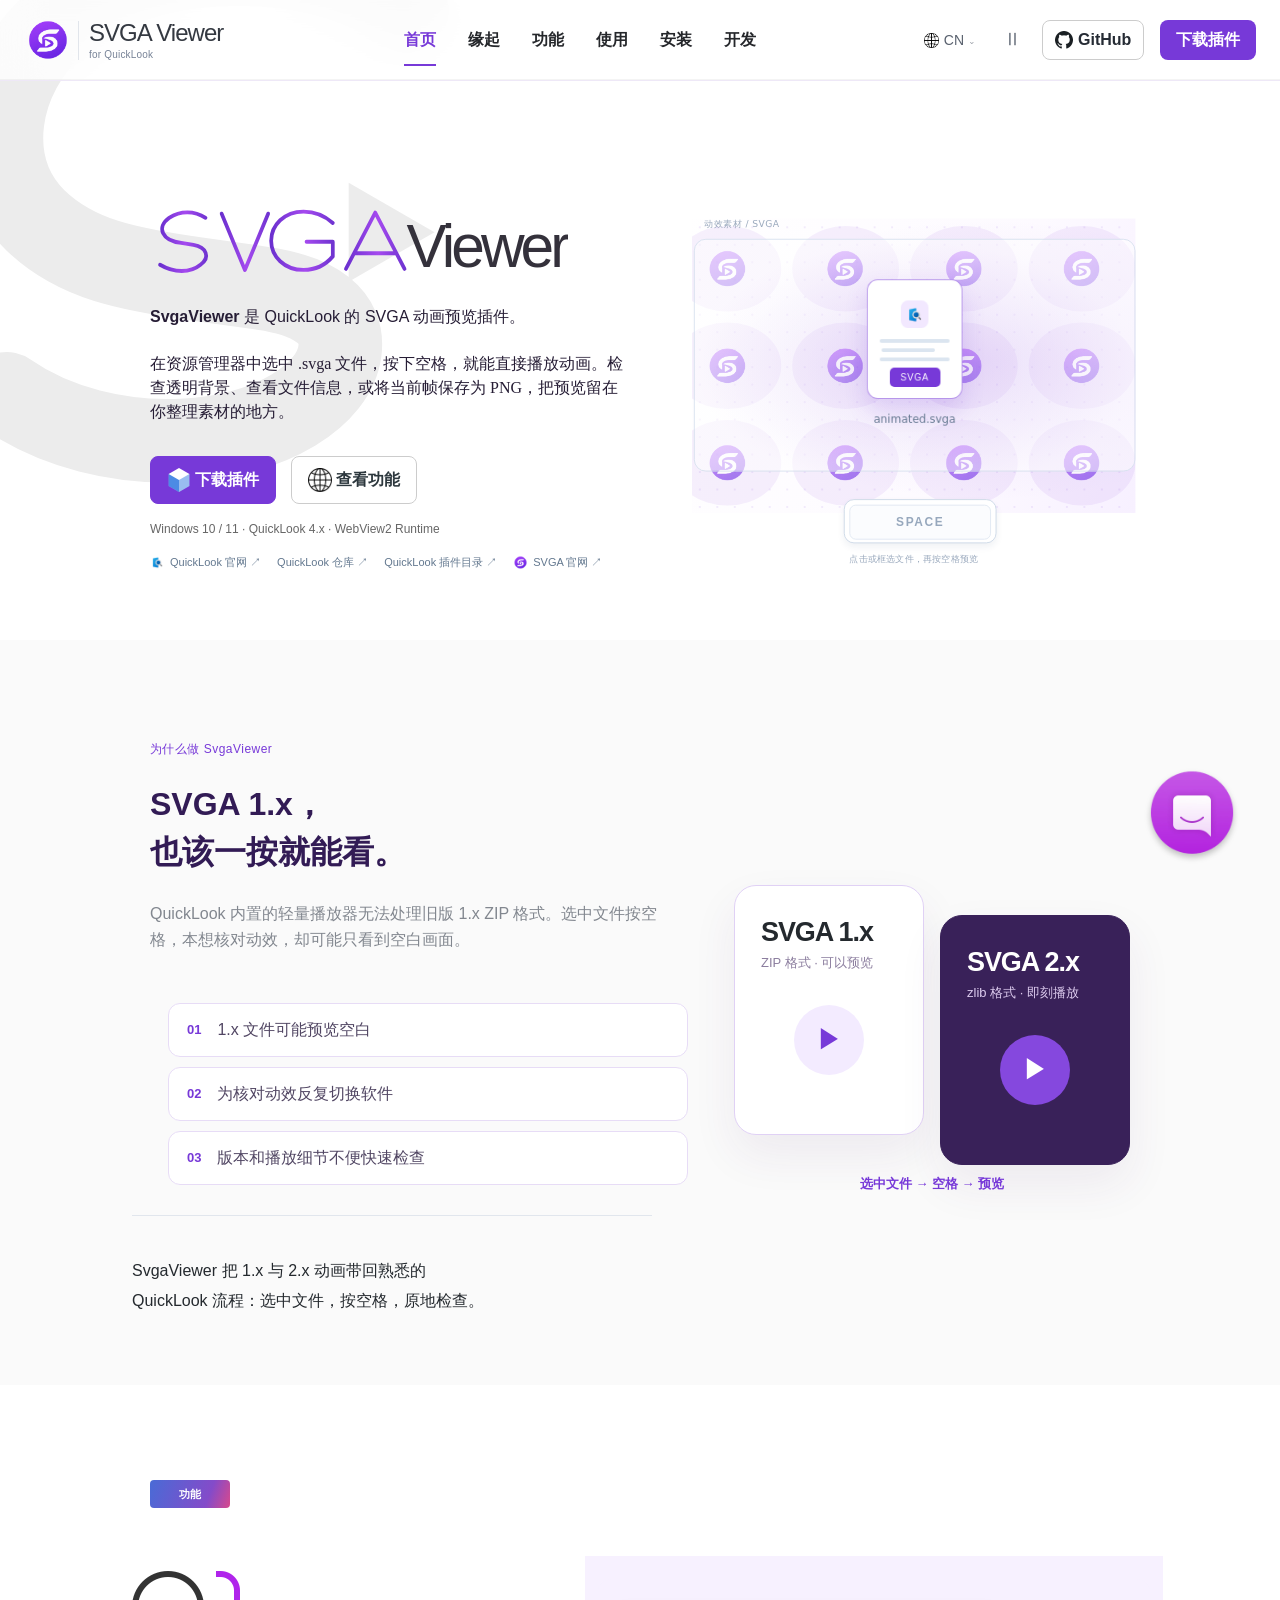
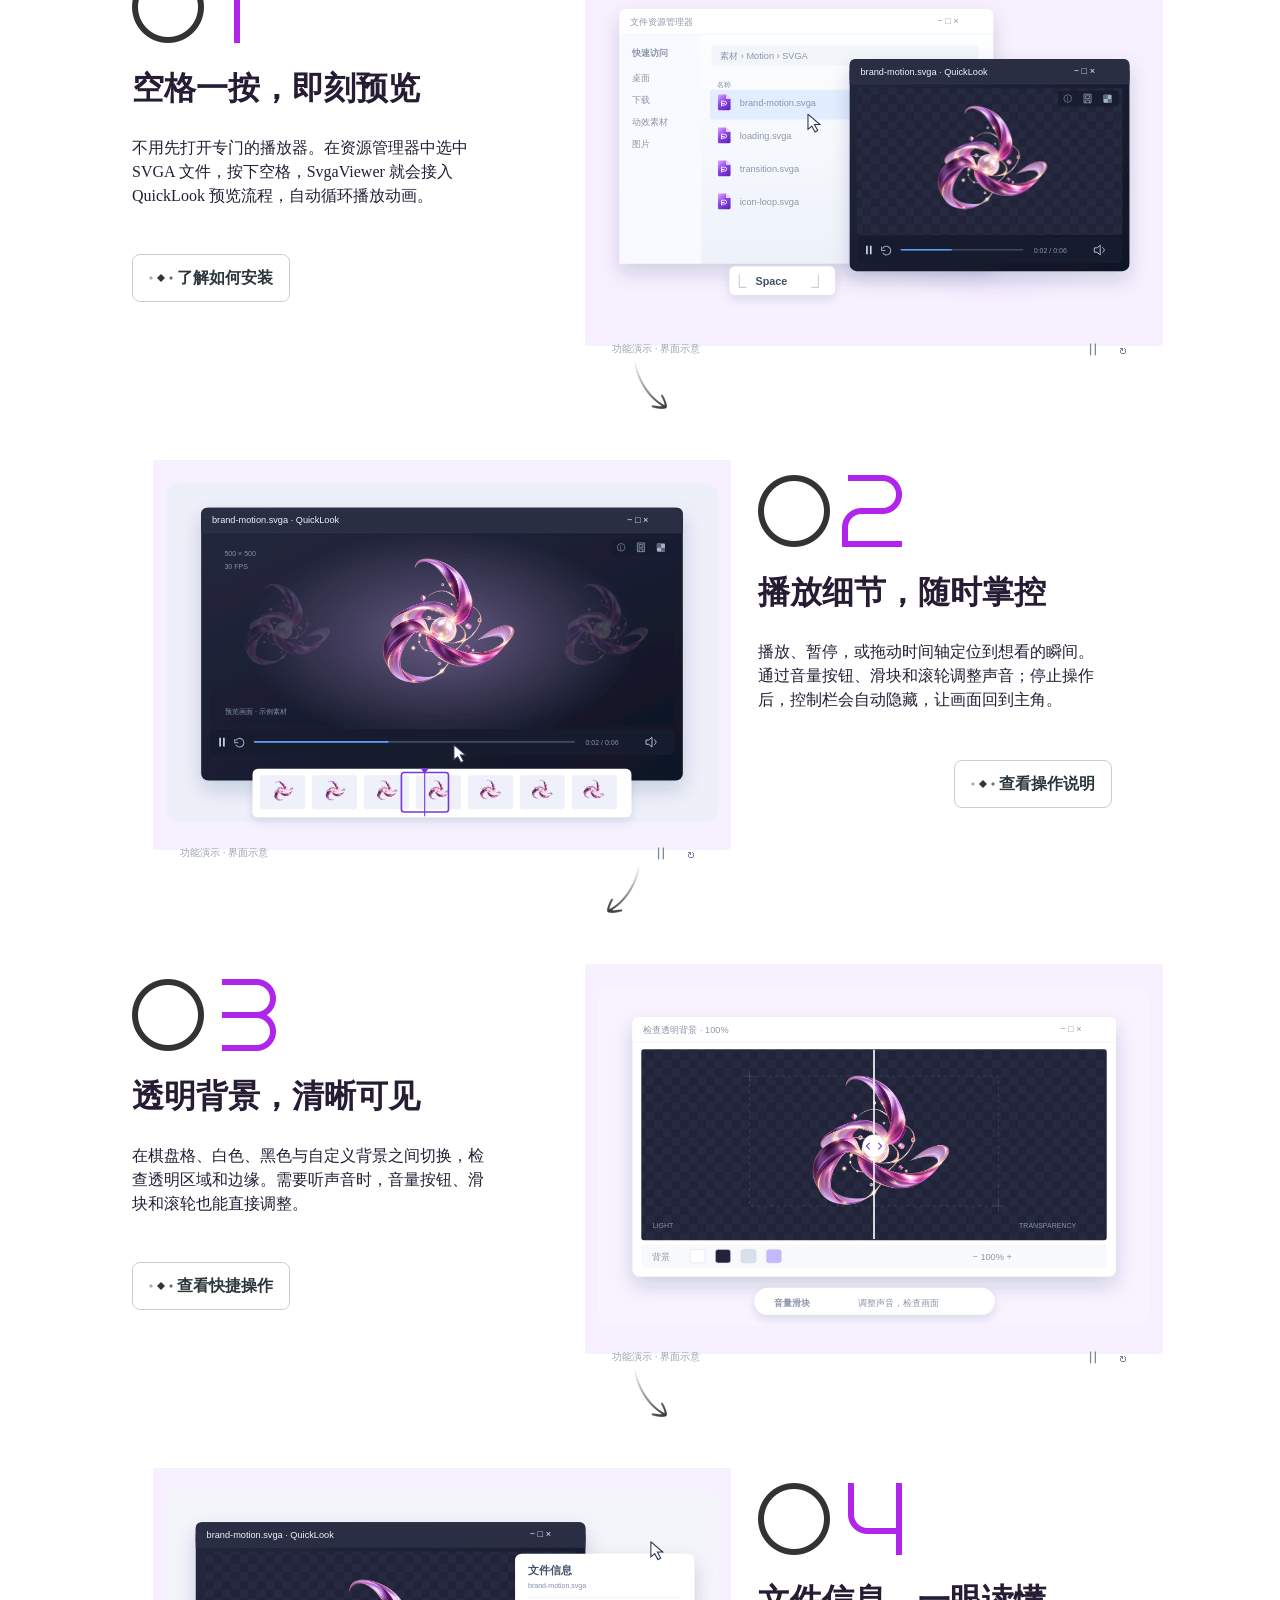
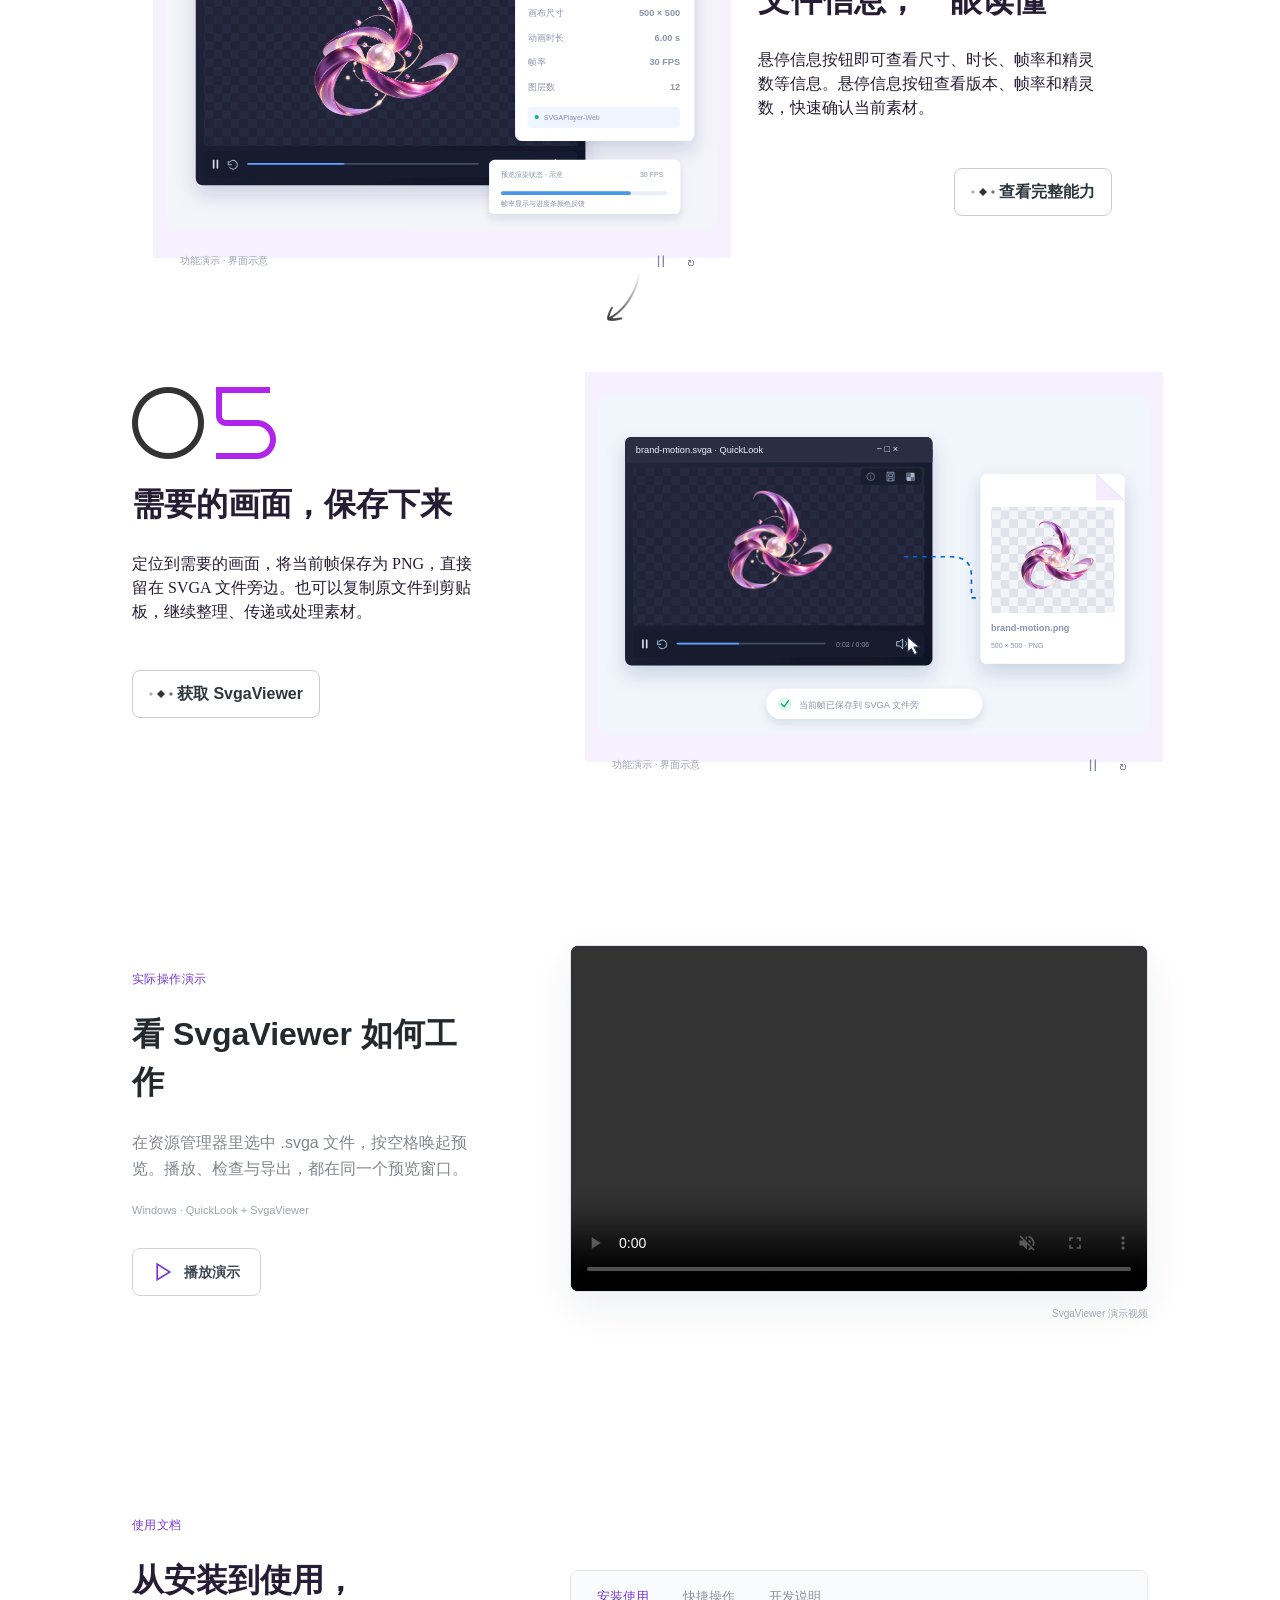
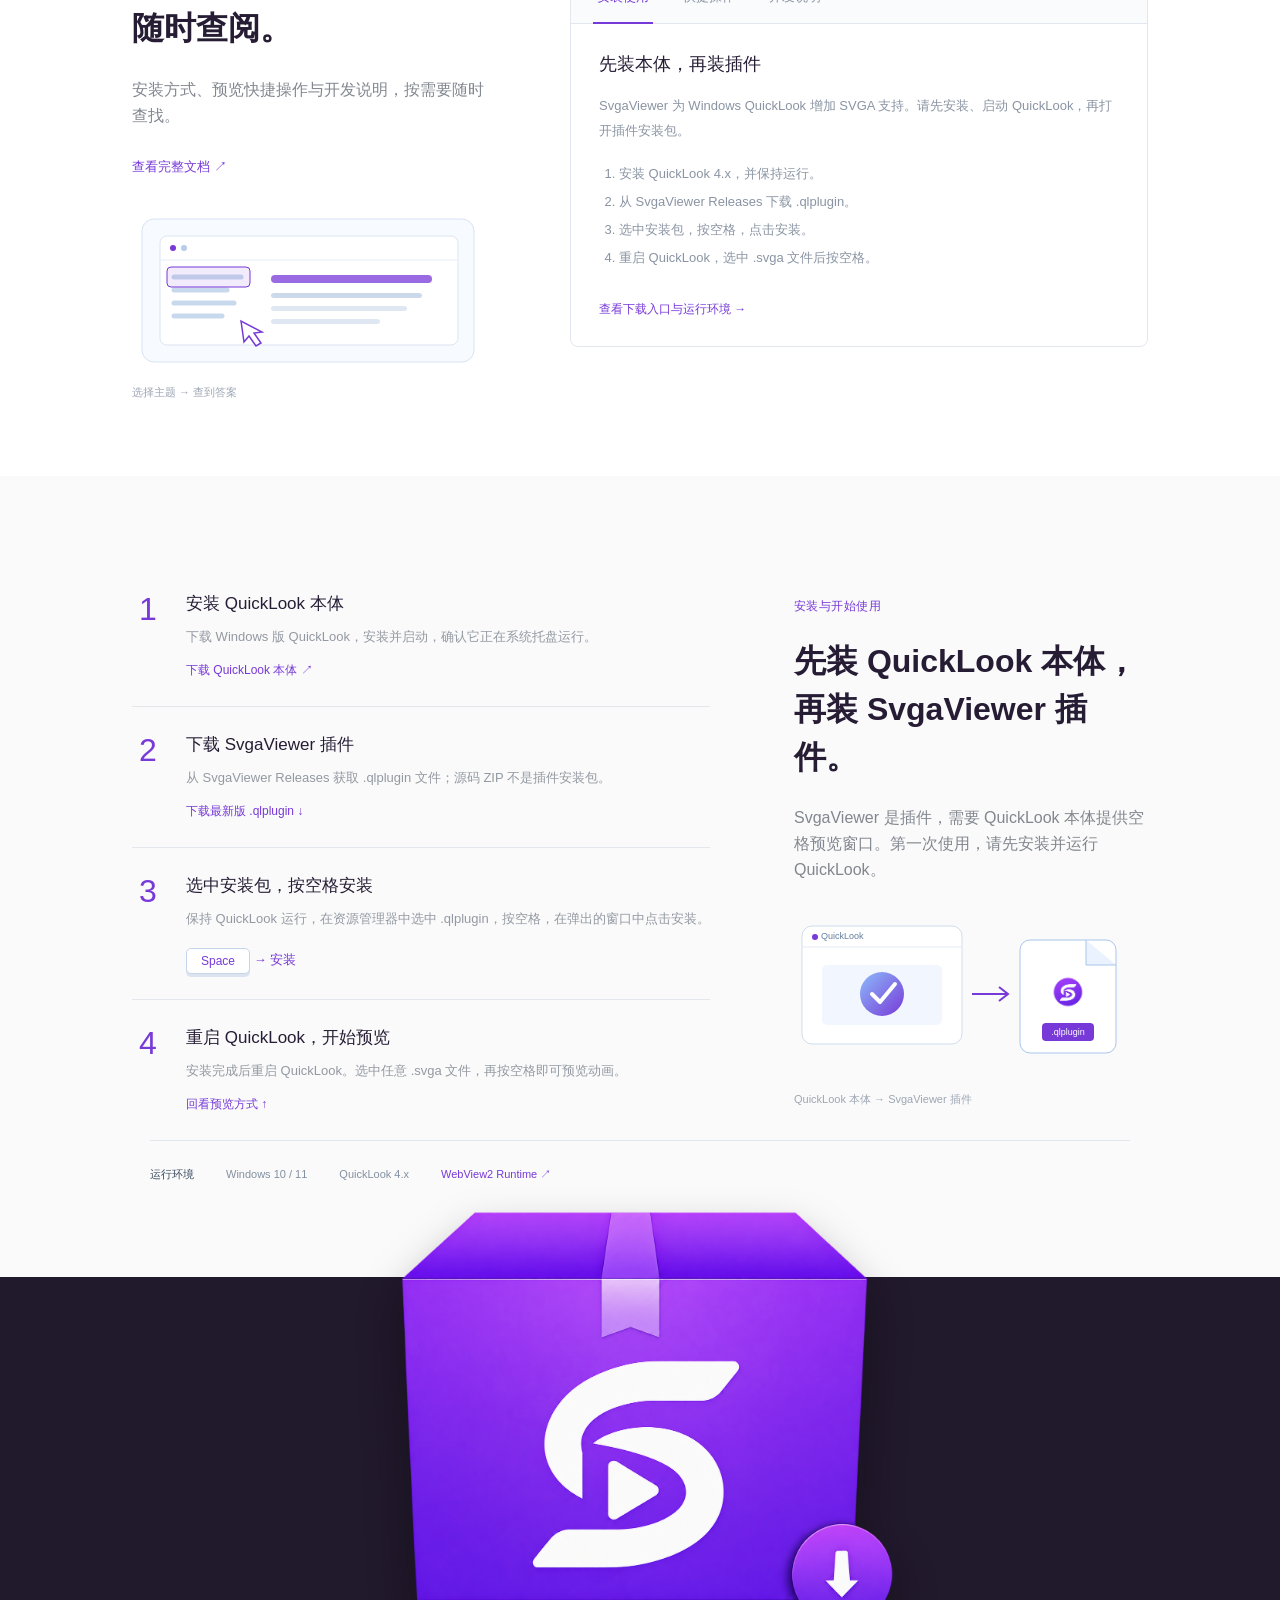
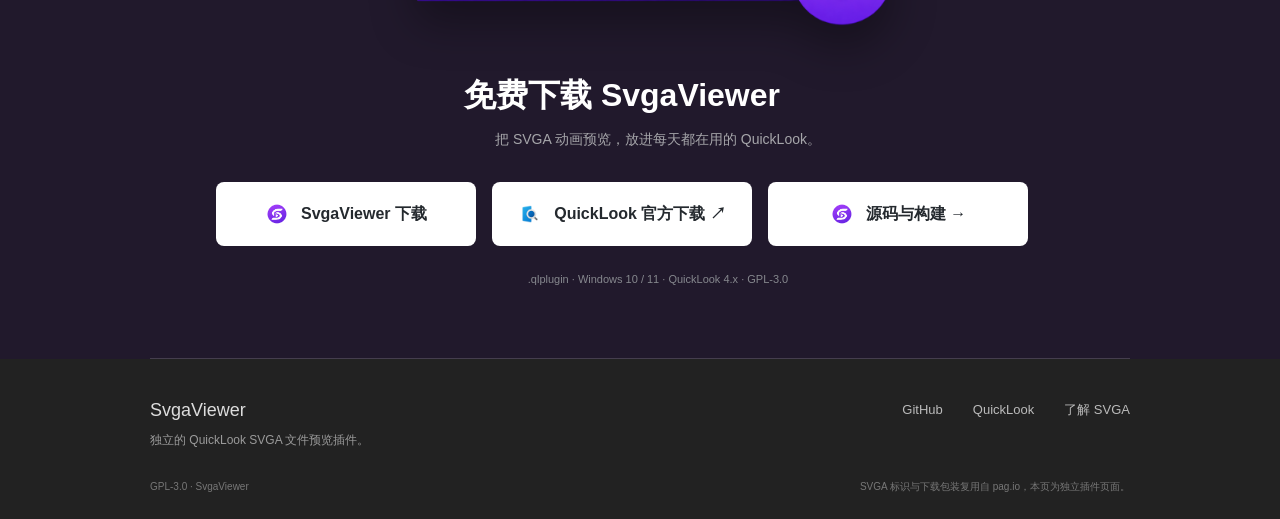
==== commit 5e9518b8: "docs: 统一落地页 Hero 与 Pages 更新源" ====
--- a/docs/index.html
+++ b/docs/index.html
@@ -6,7 +6,7 @@
 <title>SvgaViewer · 在 QuickLook 中预览 SVGA 动画</title>
 <link rel="stylesheet" href="./assets/reference/pag.io/css/main.css">
 <link rel="stylesheet" href="./assets/reference/pag.io/css/pc.css">
-<link rel="stylesheet" href="./page.css"><link rel="stylesheet" href="./svga.css?v=14">
+<link rel="stylesheet" href="./page.css?v=20261024-4"><link rel="stylesheet" href="./svga.css?v=15">
 </head>
 <body>
 <a class="skip-link" href="#content">跳到主要内容</a>
@@ -28,7 +28,7 @@
         <span class="tip">Windows 10 / 11 · QuickLook 4.x · WebView2 Runtime</span>
         <div class="hero-quicklinks"><a href="https://quicklookapp.vercel.app/" target="_blank" rel="noopener"><img src="./assets/quicklook-icon.png" alt=""><span data-en="QuickLook website ↗">QuickLook 官网 ↗</span></a><a href="https://github.com/QL-Win/QuickLook" target="_blank" rel="noopener" data-en="QuickLook repository ↗">QuickLook 仓库 ↗</a><a href="https://github.com/QL-Win/QuickLook/wiki/Available-Plugins" target="_blank" rel="noopener" data-en="QuickLook plugins ↗">QuickLook 插件目录 ↗</a><a href="https://svga.io/" target="_blank" rel="noopener"><img src="./assets/svga-logo.png" alt=""><span data-en="SVGA website ↗">SVGA 官网 ↗</span></a></div>
       </div>
-      <iframe class="original-hero" src="./hero-latest.html?product=svga" title="SvgaViewer 文件预览交互示意"></iframe>
+      <iframe class="original-hero" src="./hero-latest.html?product=svga&v=20261024-4" title="SvgaViewer 文件预览交互示意"></iframe>
     </div>
   </section>
 
@@ -105,6 +105,6 @@
 <footer class="page-footer"><div class="wrap"><div><strong>SvgaViewer</strong><p data-en="An independent QuickLook plugin for SVGA files.">独立的 QuickLook SVGA 文件预览插件。</p></div><div><a href="https://github.com/yancongya/QuickLook.Plugin.SvgaViewer" target="_blank" rel="noopener">GitHub</a><a href="https://github.com/QL-Win/QuickLook" target="_blank" rel="noopener">QuickLook</a><a href="https://svga.io/" target="_blank" rel="noopener" data-en="About SVGA">了解 SVGA</a></div></div><div class="wrap footer-fine"><span>GPL-3.0 · SvgaViewer</span><span data-en="SVGA branding and the download package artwork are reused from pag.io. This is an independent plugin.">SVGA 标识与下载包装复用自 pag.io，本页为独立插件页面。</span></div></footer>
 </div>
 <div class="help"><button id="help-toggle" type="button" aria-expanded="false" aria-controls="help-panel" aria-label="常见问题"><img src="./assets/reference/pag.qq.com/img/new_official_website/cs.png" width="96" height="96" alt=""></button><aside id="help-panel" hidden><h2 data-en="A few useful answers">开始之前，你可能想知道</h2><details><summary data-en="Is QuickLook required?">需要先安装 QuickLook 吗？</summary><p data-en="Yes. SvgaViewer is a plugin for QuickLook 4.x, not a standalone player.">需要。SvgaViewer 是 QuickLook 4.x 的插件，需要配合 QuickLook 使用。</p></details><details><summary data-en="Does it work on macOS?">支持 macOS 吗？</summary><p data-en="This plugin is for Windows 10/11. It is not a macOS Quick Look extension.">此插件面向 Windows 10/11，不是 macOS 的 Quick Look 扩展。</p></details><details><summary data-en="Where is the PNG saved?">导出的 PNG 保存在哪里？</summary><p data-en="The current frame is saved beside the original SVGA file.">当前帧导出的 PNG 会保存在 SVGA 文件旁边。</p></details><a href="https://github.com/yancongya/QuickLook.Plugin.SvgaViewer/issues" target="_blank" rel="noopener" data-en="View issues and feedback">查看问题与反馈</a></aside></div>
-<script type="module" src="./page.js"></script>
+<script type="module" src="./page.js?v=20261024-4"></script>
 </body>
 </html>
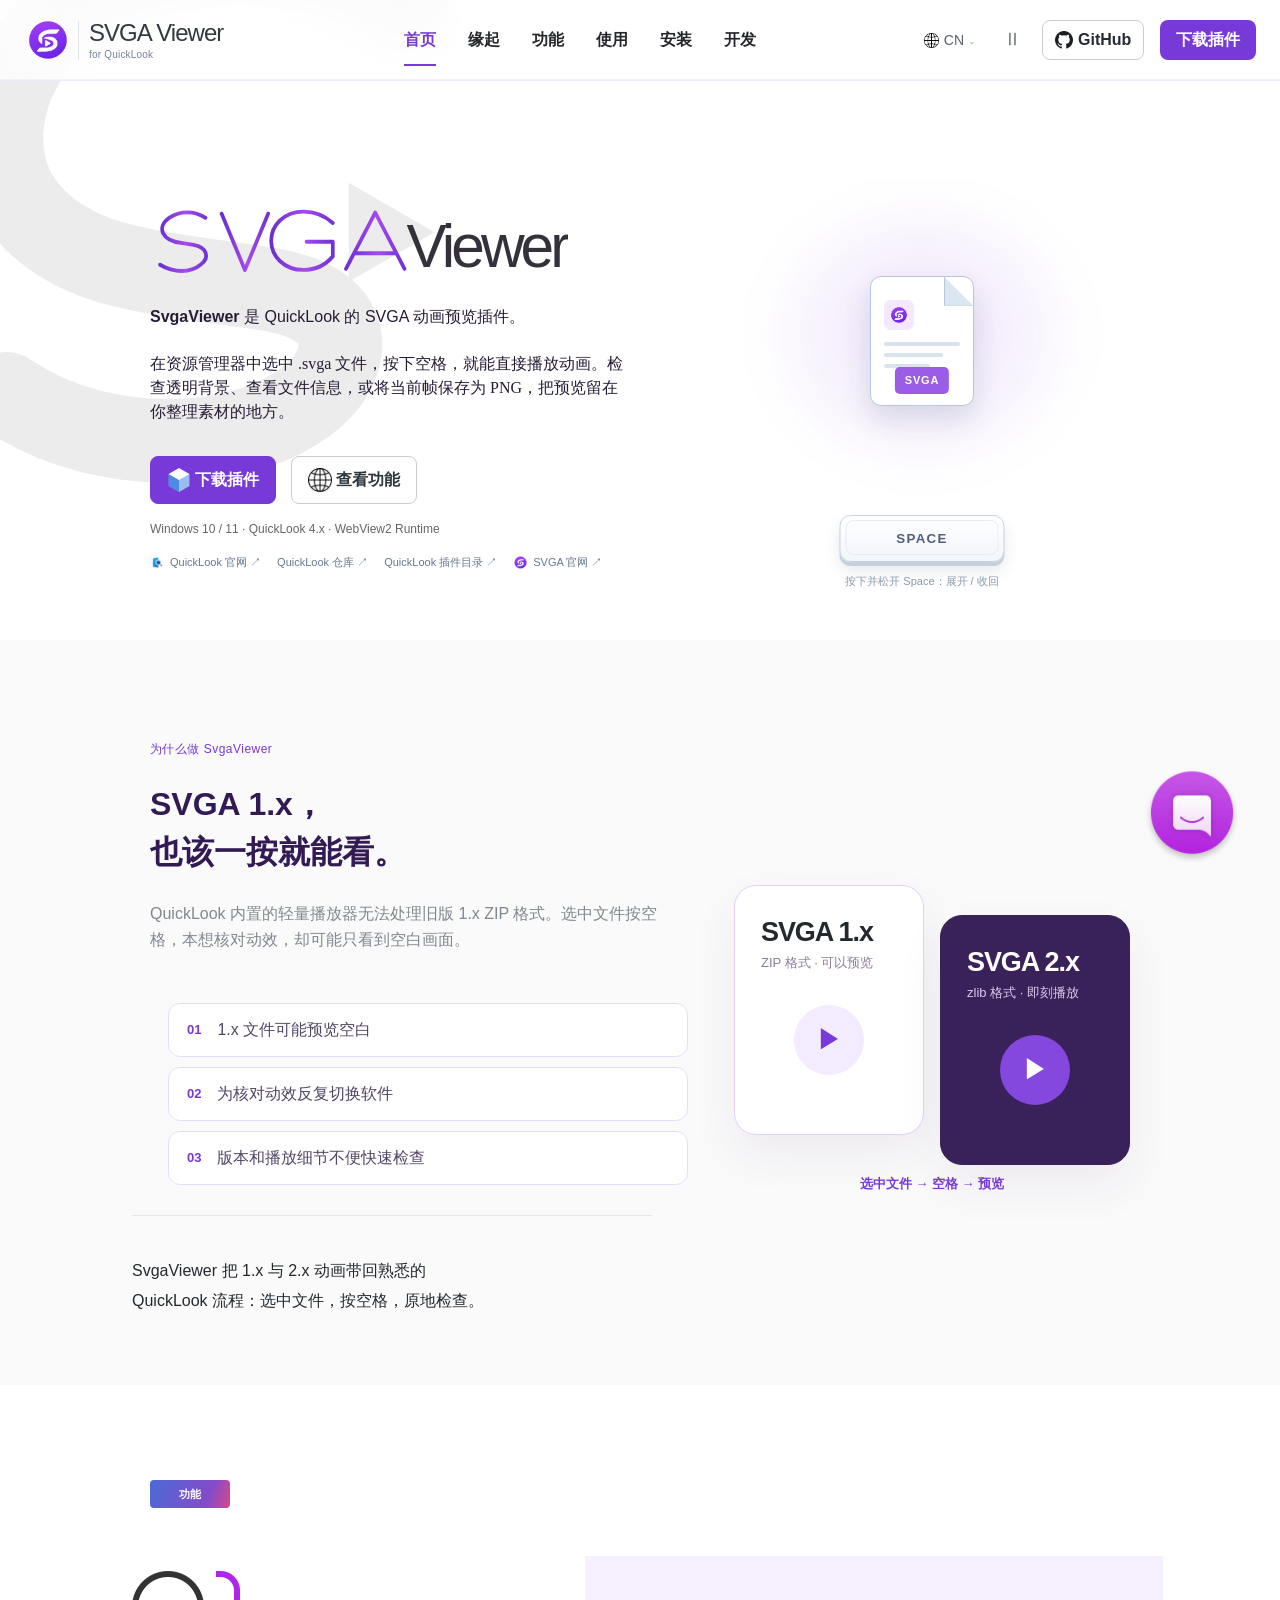
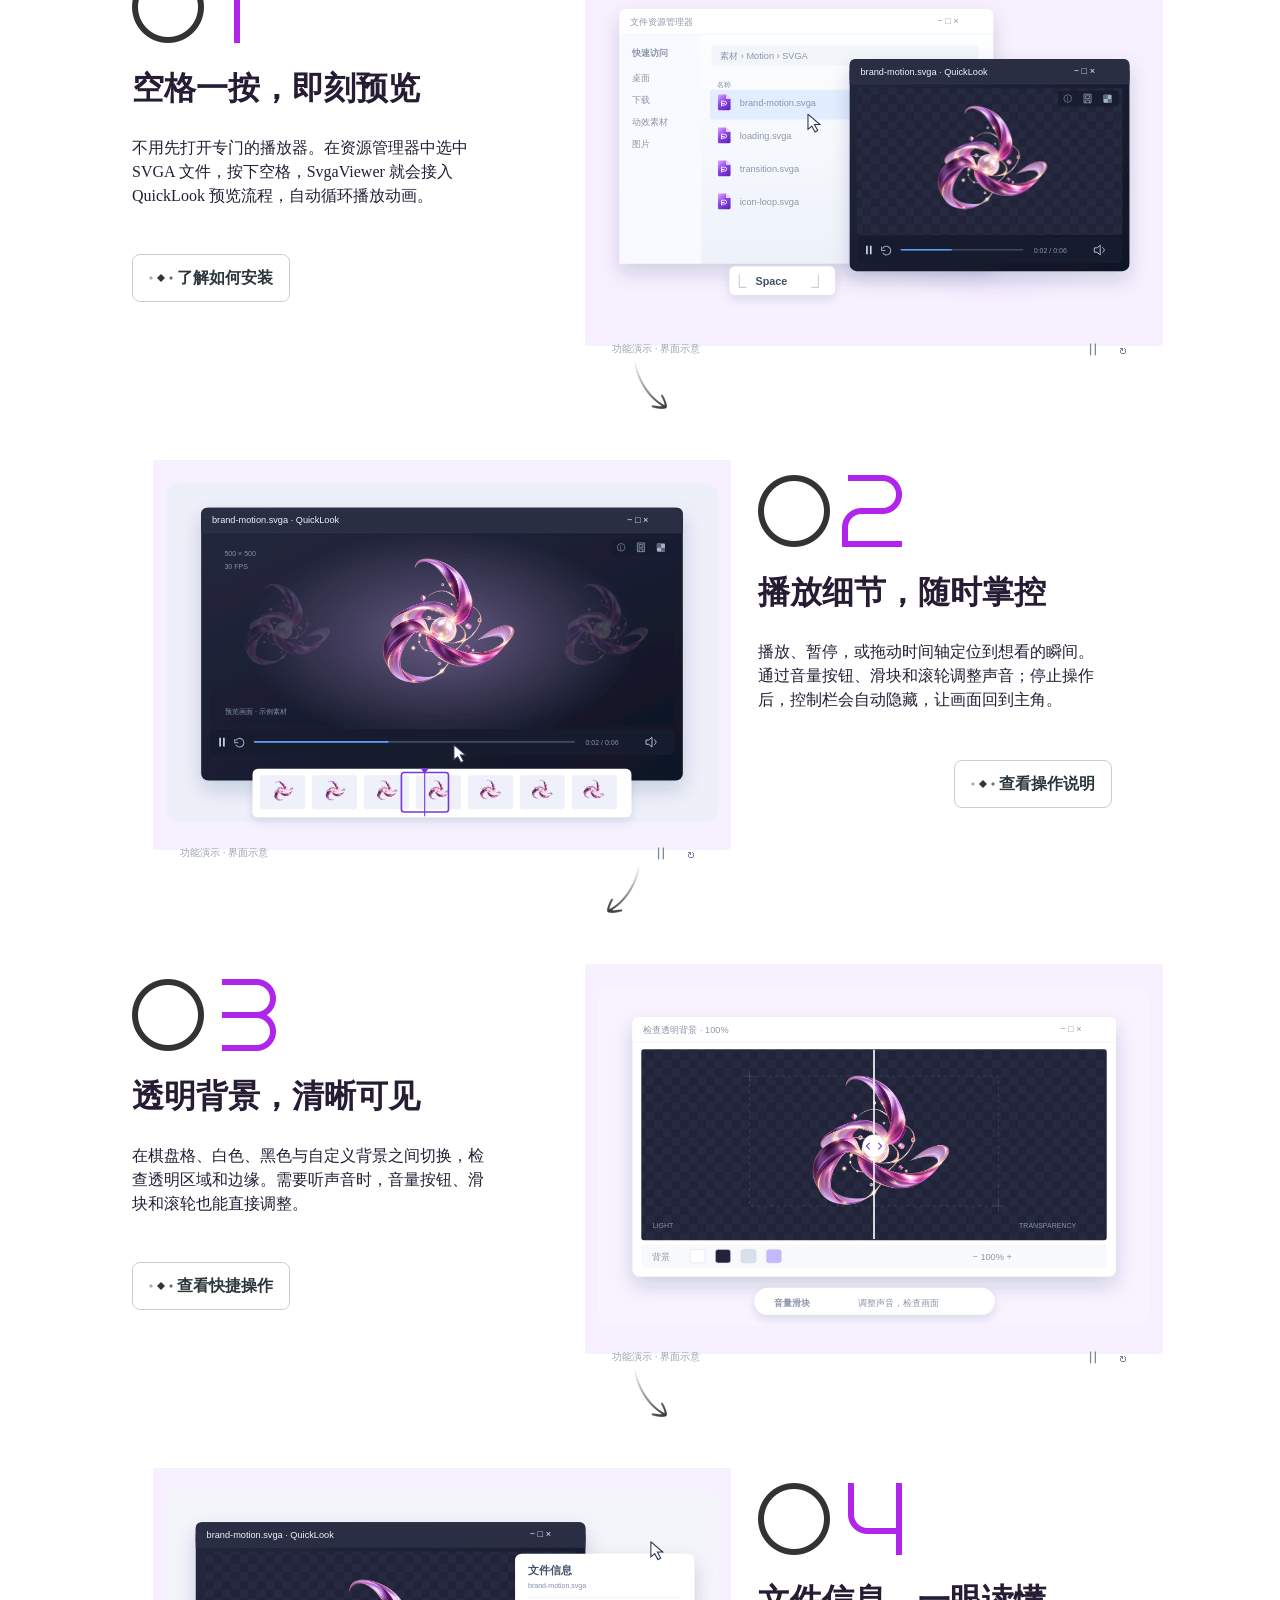
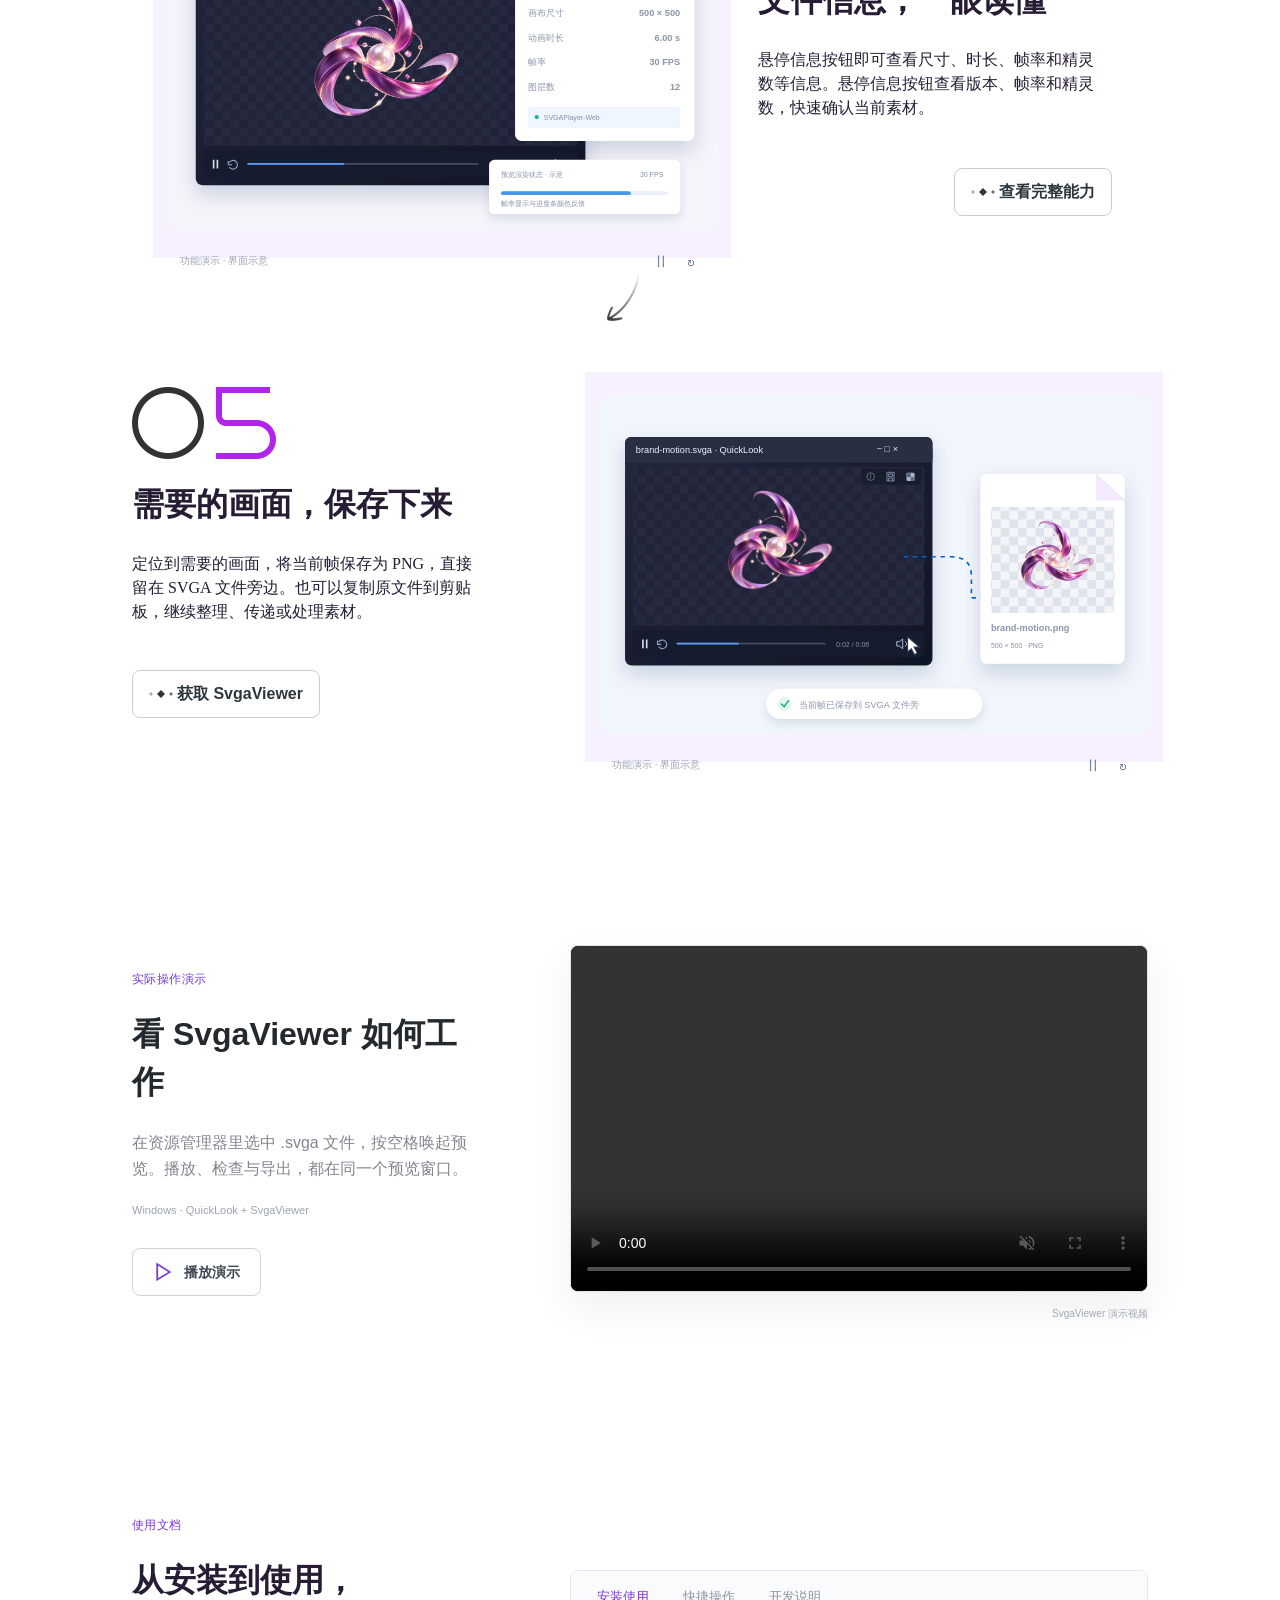
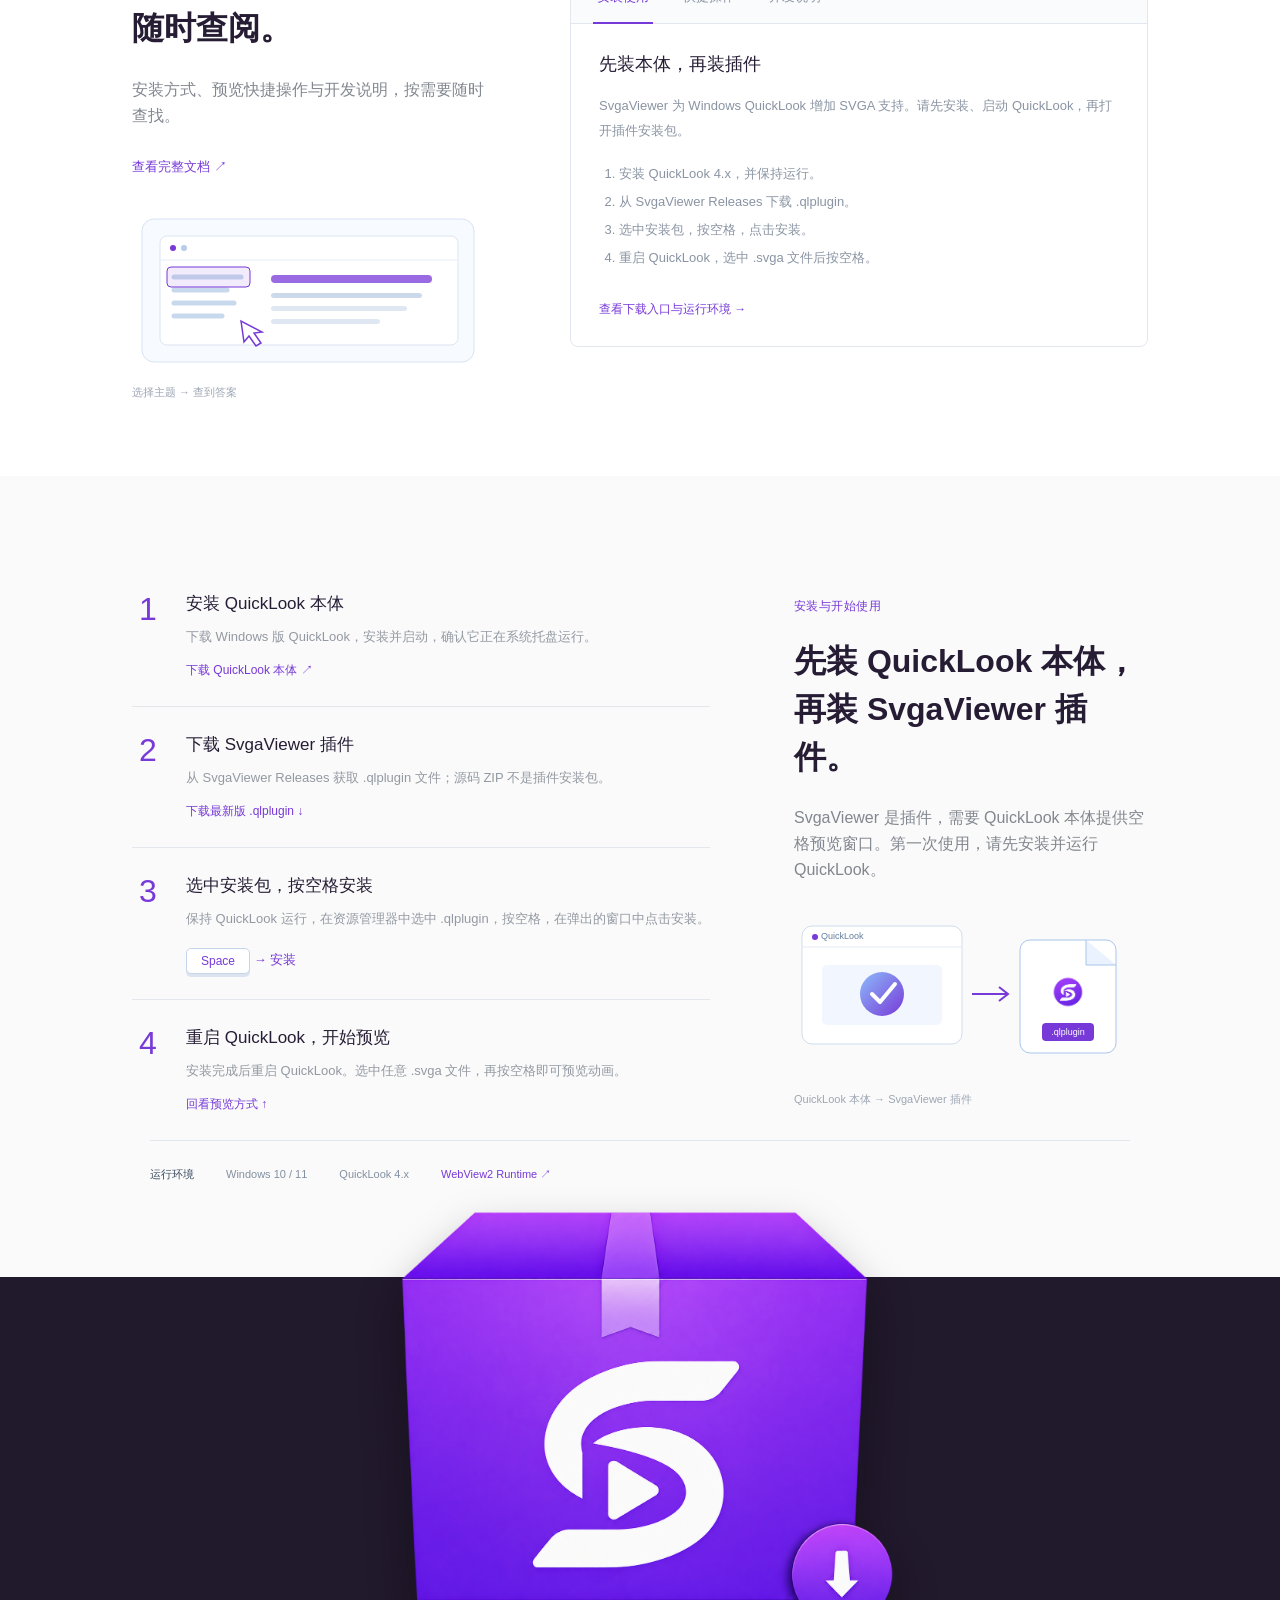
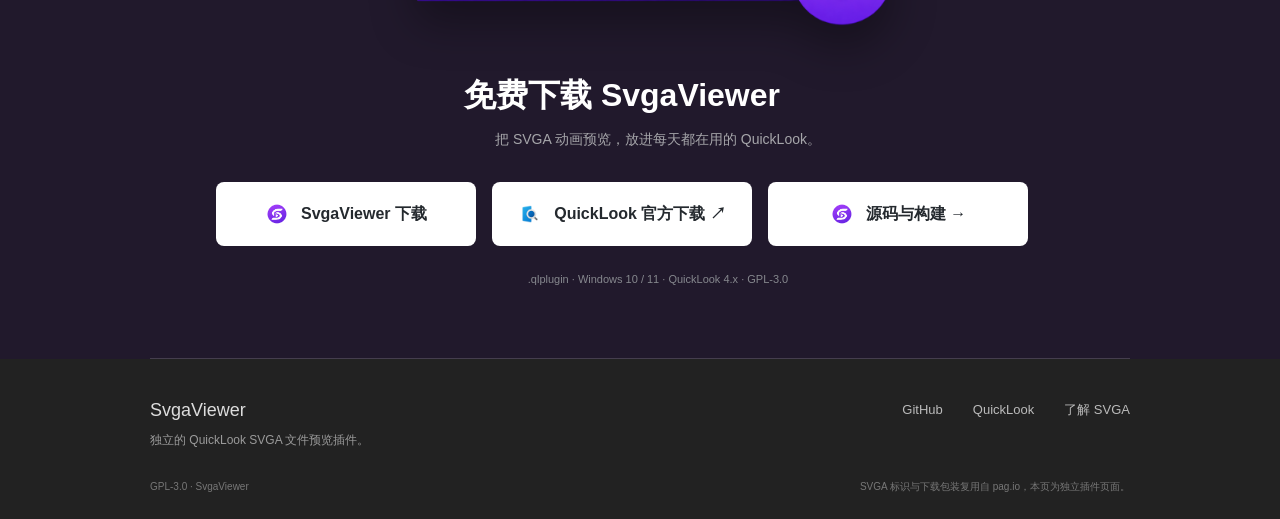
==== commit 128fd2cf: "fix: restore approved SvgaViewer hero interaction" ====
--- a/docs/index.html
+++ b/docs/index.html
@@ -28,7 +28,7 @@
         <span class="tip">Windows 10 / 11 · QuickLook 4.x · WebView2 Runtime</span>
         <div class="hero-quicklinks"><a href="https://quicklookapp.vercel.app/" target="_blank" rel="noopener"><img src="./assets/quicklook-icon.png" alt=""><span data-en="QuickLook website ↗">QuickLook 官网 ↗</span></a><a href="https://github.com/QL-Win/QuickLook" target="_blank" rel="noopener" data-en="QuickLook repository ↗">QuickLook 仓库 ↗</a><a href="https://github.com/QL-Win/QuickLook/wiki/Available-Plugins" target="_blank" rel="noopener" data-en="QuickLook plugins ↗">QuickLook 插件目录 ↗</a><a href="https://svga.io/" target="_blank" rel="noopener"><img src="./assets/svga-logo.png" alt=""><span data-en="SVGA website ↗">SVGA 官网 ↗</span></a></div>
       </div>
-      <iframe class="original-hero" src="./hero-latest.html?product=svga&v=20261024-4" title="SvgaViewer 文件预览交互示意"></iframe>
+      <iframe class="original-hero" src="./hero-latest.html?v=20261024-5" title="SvgaViewer 文件预览交互示意"></iframe>
     </div>
   </section>
 
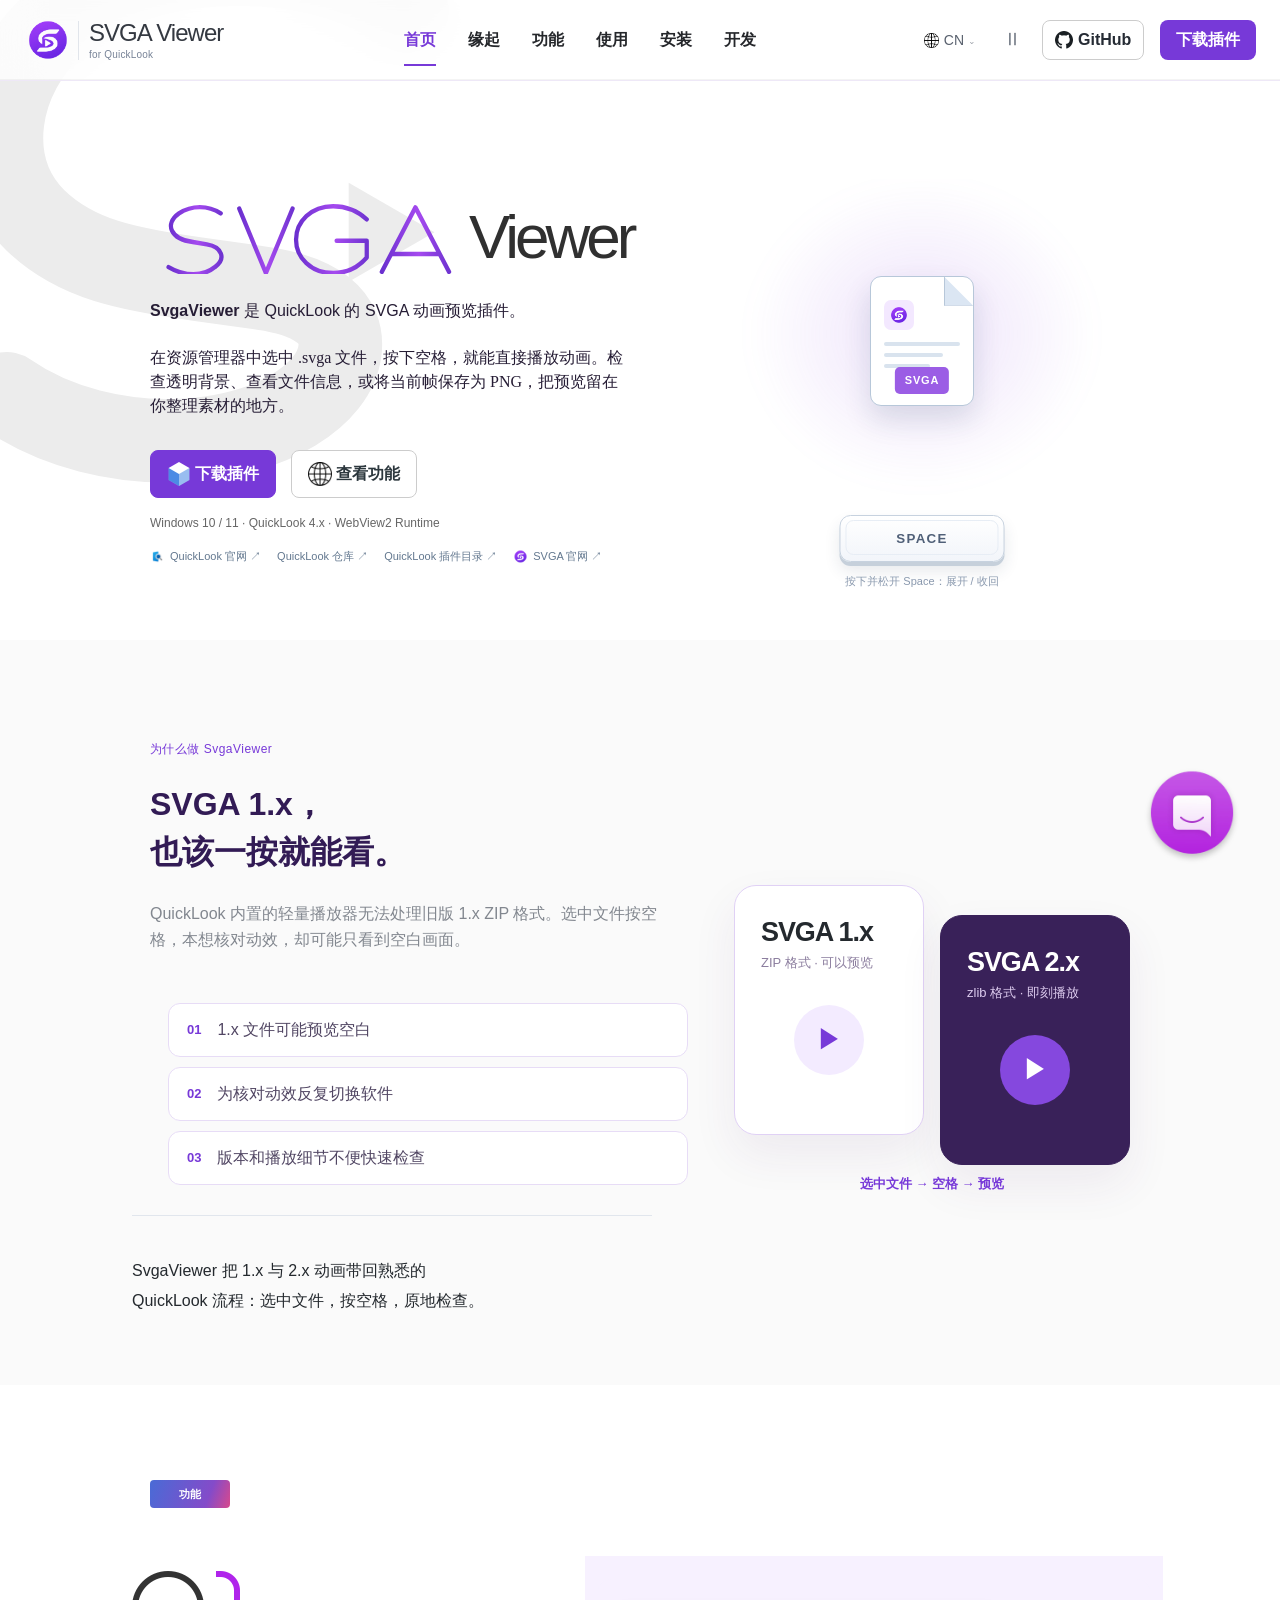
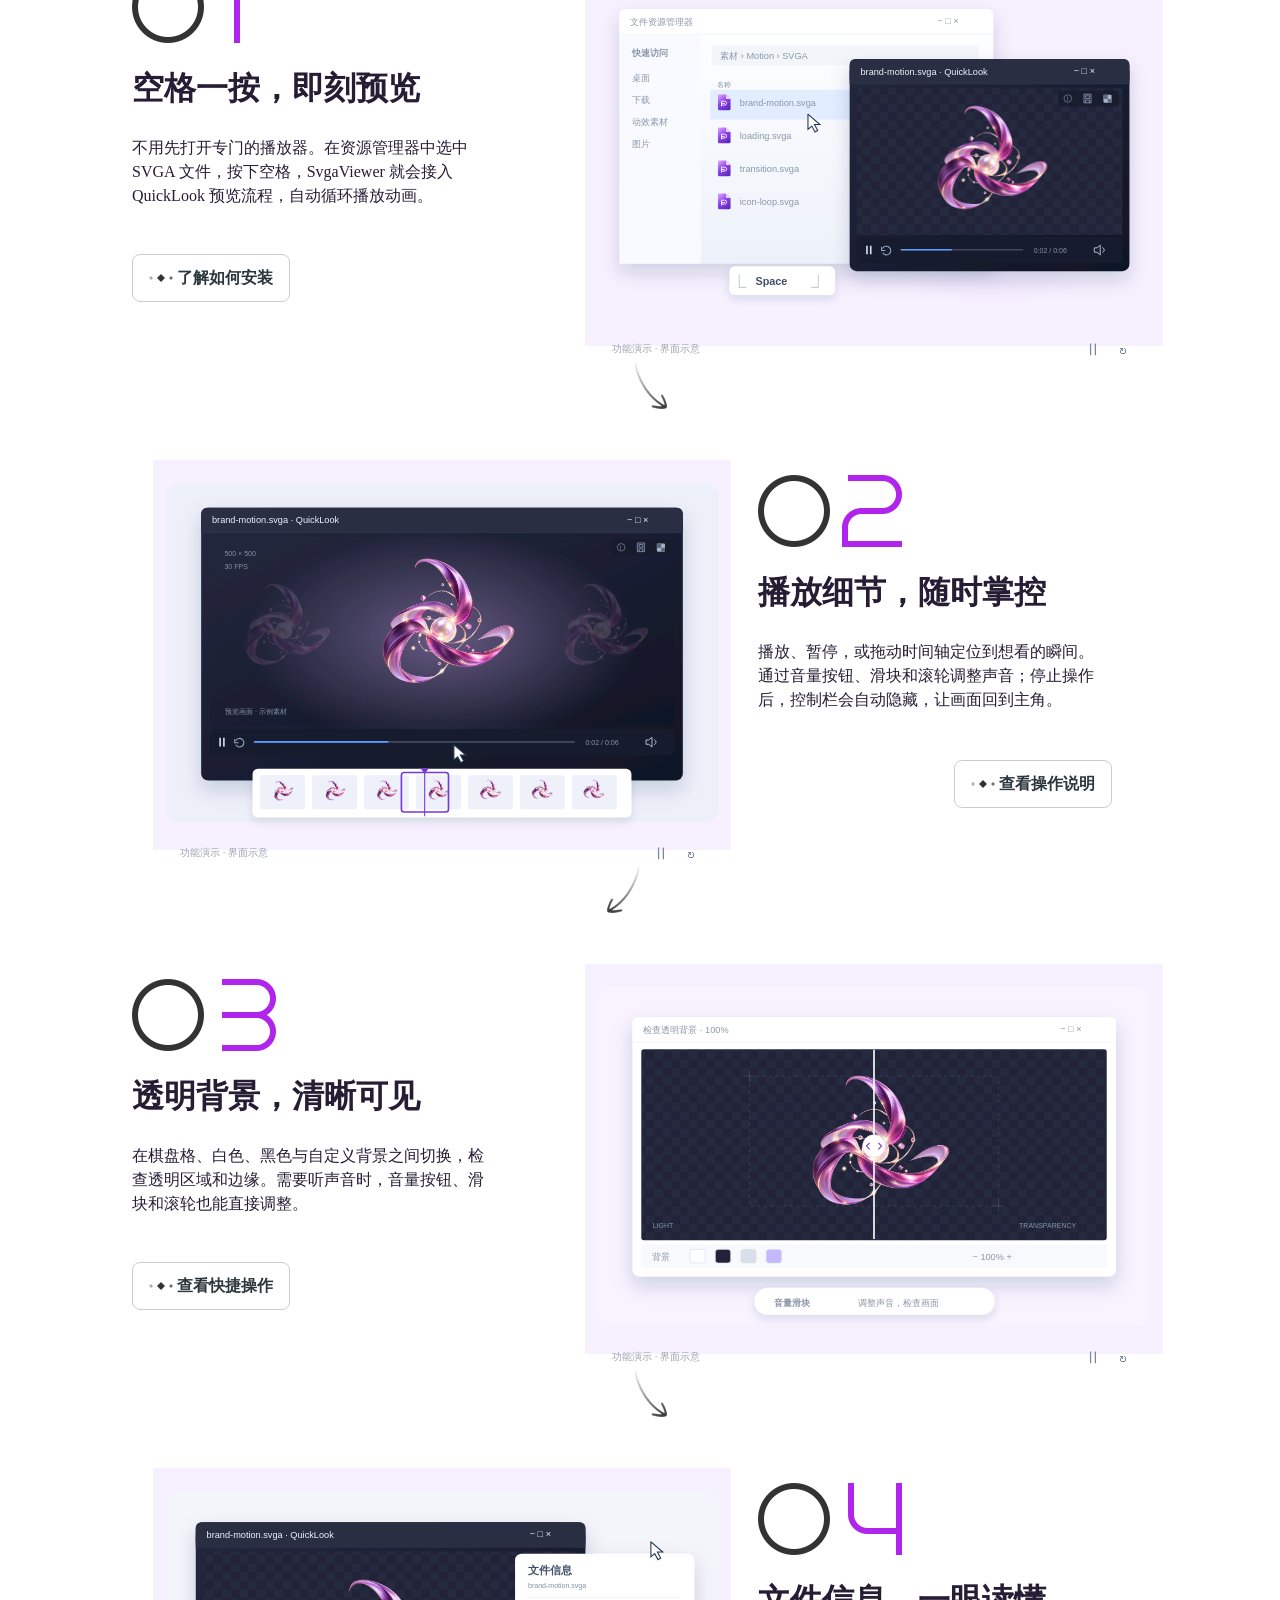
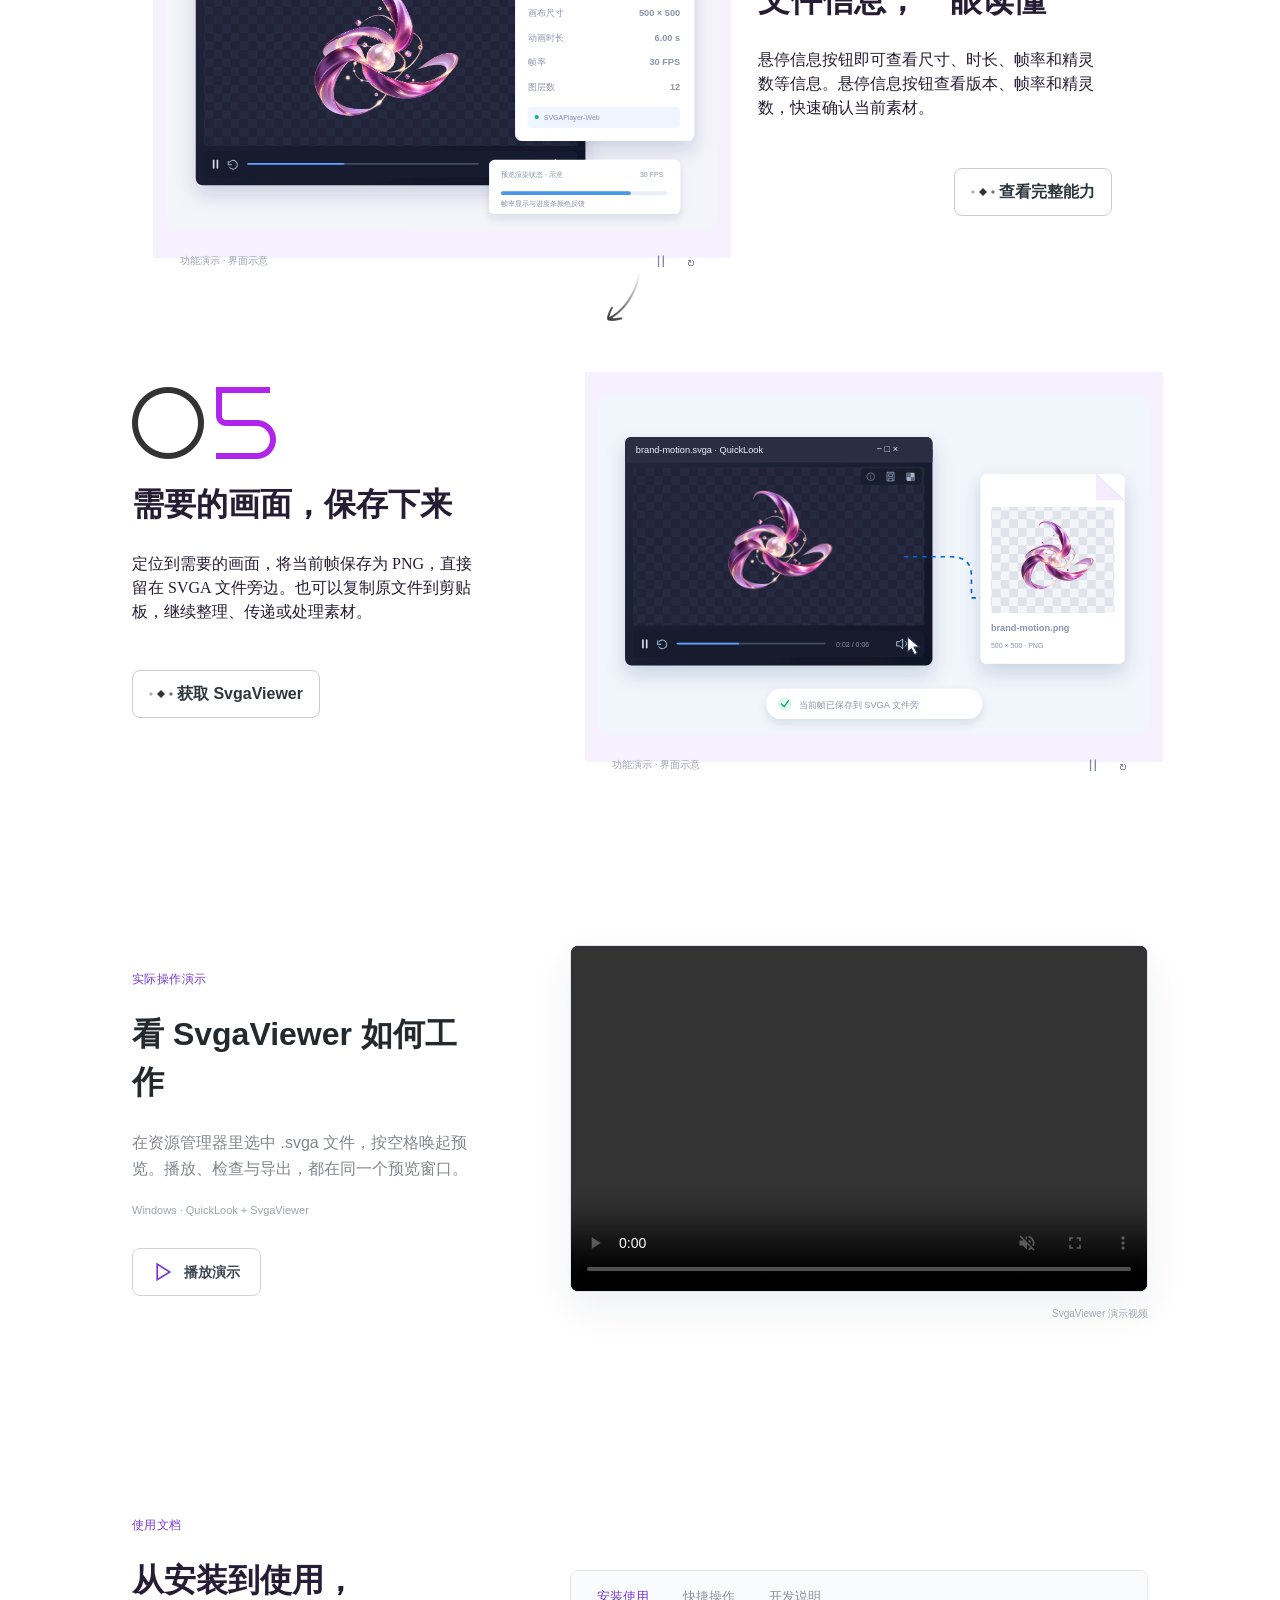
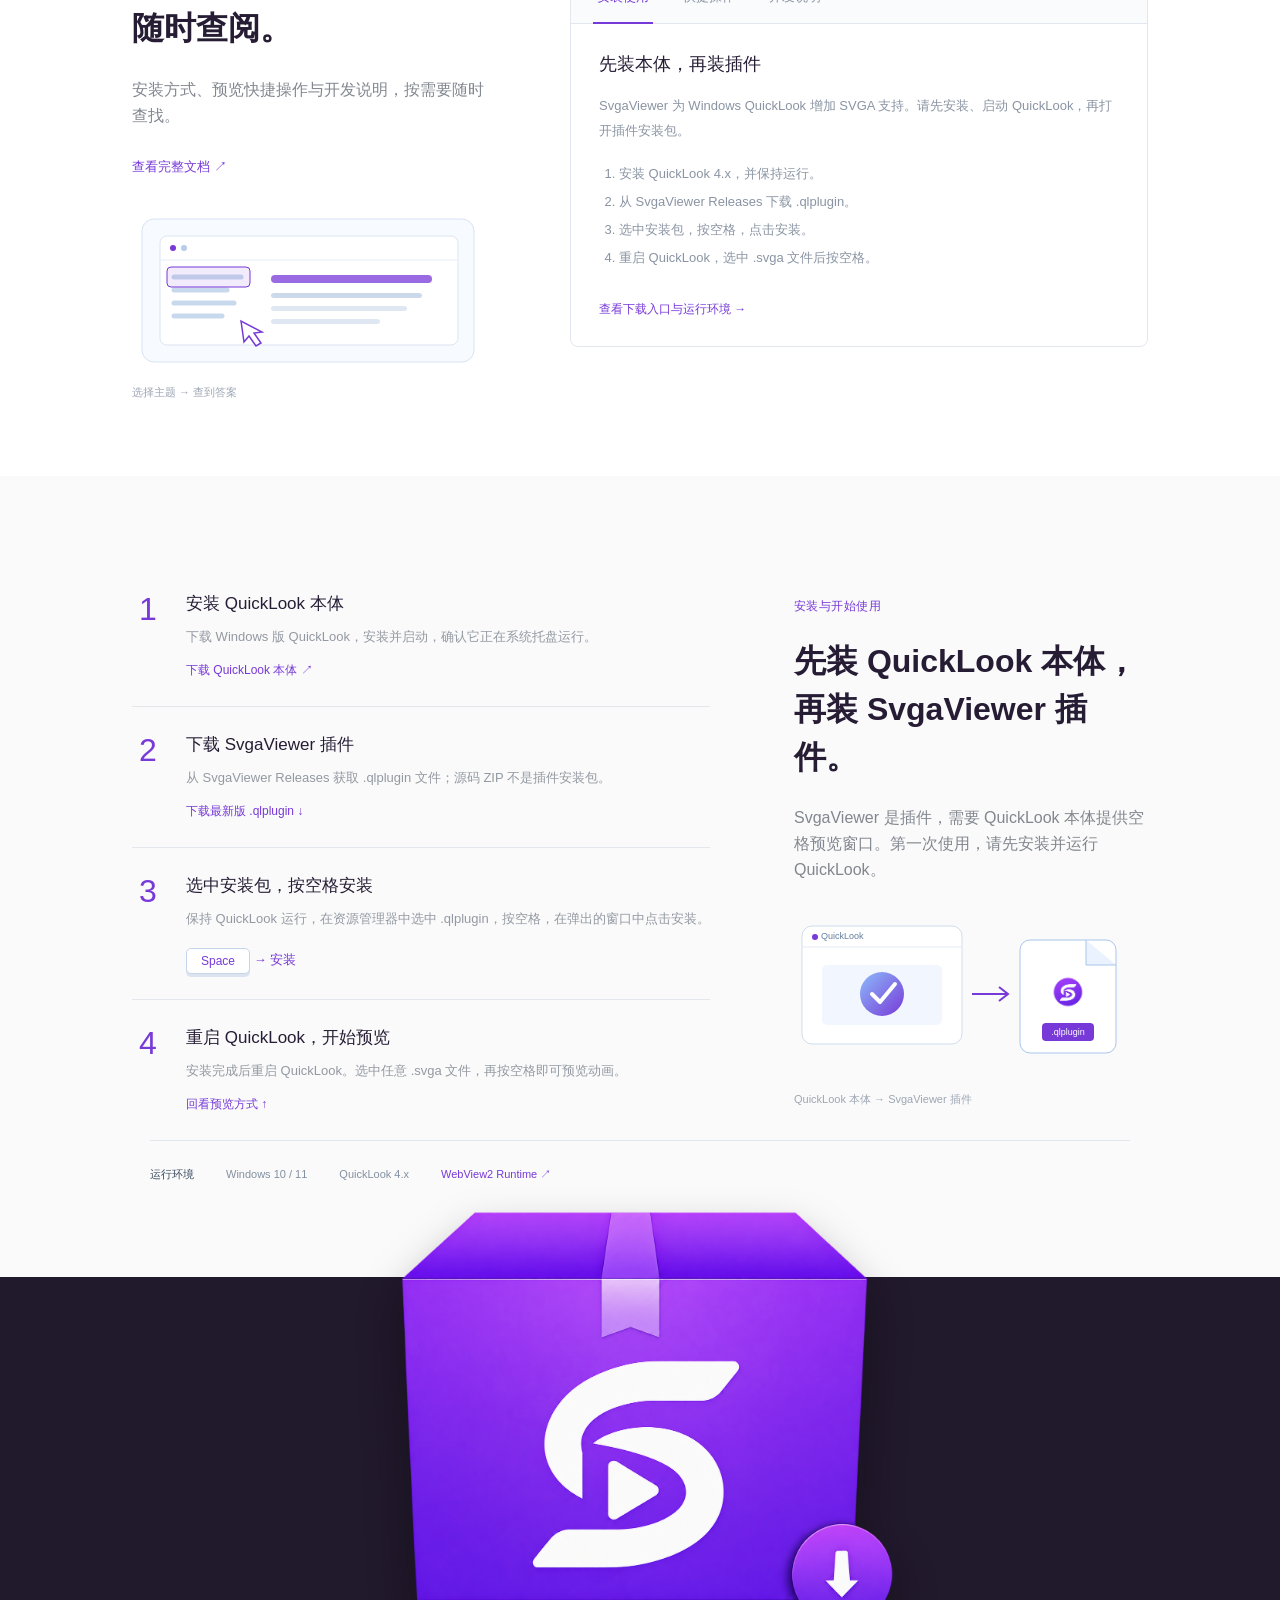
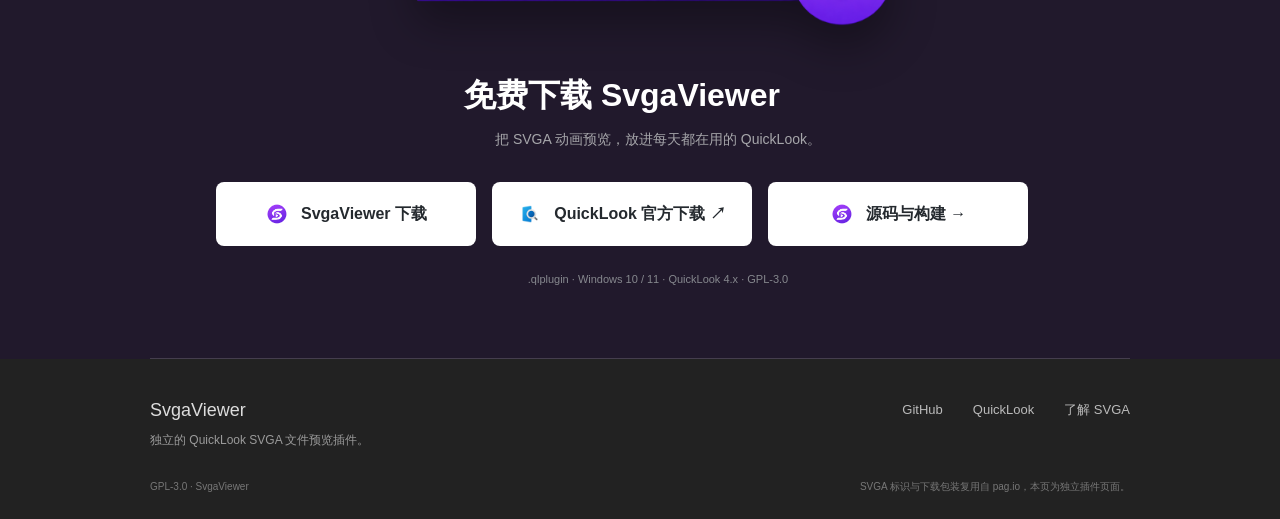
==== commit 54f4b302: "fix: align SvgaViewer hero wordmark with PagViewer" ====
--- a/docs/index.html
+++ b/docs/index.html
@@ -6,7 +6,7 @@
 <title>SvgaViewer · 在 QuickLook 中预览 SVGA 动画</title>
 <link rel="stylesheet" href="./assets/reference/pag.io/css/main.css">
 <link rel="stylesheet" href="./assets/reference/pag.io/css/pc.css">
-<link rel="stylesheet" href="./page.css?v=20261024-4"><link rel="stylesheet" href="./svga.css?v=15">
+<link rel="stylesheet" href="./page.css?v=20261024-6"><link rel="stylesheet" href="./svga.css?v=16">
 </head>
 <body>
 <a class="skip-link" href="#content">跳到主要内容</a>
@@ -21,7 +21,7 @@
   <section class="intro-box" id="top">
     <div class="wrap">
       <div class="main-content">
-        <h1 class="wordmark"><img class="svga-title-image" src="./assets/svga-title.svg" alt="SVGA Viewer"></h1>
+        <h1 class="wordmark"><img class="svga-mark" src="./assets/svga-mark.svg" alt="SVGA"><span>Viewer</span></h1>
         <p class="paragraph nowrapParagraph"><strong>SvgaViewer</strong><span data-en=" brings SVGA animation preview to QuickLook."> 是 QuickLook 的 SVGA 动画预览插件。</span></p>
         <p class="paragraph" data-en="Select a .svga file in File Explorer and press Space. Play the animation, inspect transparency and file details, or save a frame as PNG — right where you organize your assets.">在资源管理器中选中 .svga 文件，按下空格，就能直接播放动画。检查透明背景、查看文件信息，或将当前帧保存为 PNG，把预览留在你整理素材的地方。</p>
         <div class="btn-bar"><a class="btn blue" href="#download"><img src="./assets/reference/pag.qq.com/img/new_official_website/download.png" width="24" height="24" alt=""><span data-en="Download plugin">下载插件</span></a><a class="btn" href="#features"><img src="./assets/reference/pag.qq.com/img/new_official_website/browser.png" width="24" height="24" alt=""><span data-en="Explore features">查看功能</span></a></div>
--- a/docs/svga.css
+++ b/docs/svga.css
@@ -7,12 +7,8 @@
 body .intro-box{position:relative;background:transparent}
 
 
-body .intro-box .wordmark{height:auto;gap:12px;margin-bottom:24px;white-space:nowrap}
-body .intro-box .wordmark .pag{width:66px;height:66px;object-fit:contain}
-body .intro-box .wordmark .svga-title{display:flex;align-items:baseline;gap:12px;line-height:1}
-body .intro-box .wordmark .svga-letters{position:relative;font-family:Arial,sans-serif;font-size:clamp(41px,3.7vw,58px);font-weight:300;letter-spacing:-.105em;padding-right:.12em;background:linear-gradient(112deg,#6020ca 0%,#a83bfd 57%,#5926bd 100%);-webkit-background-clip:text;background-clip:text;color:transparent;filter:drop-shadow(0 5px 12px #7333c32b)}
-body .intro-box .wordmark .svga-letters::after{content:"";position:absolute;left:1%;right:0;bottom:-8px;height:2px;border-radius:3px;background:linear-gradient(90deg,#a843ec,#7133cb 70%,transparent)}
-body .intro-box .wordmark .svga-viewer{font-size:clamp(35px,3vw,49px);font-weight:200;letter-spacing:-.065em;color:#352e41}
+body .intro-box .wordmark{height:75px;gap:14px;margin:0 0 25px;white-space:nowrap}
+body .intro-box .wordmark .svga-mark{display:block;width:305px;height:75px;max-width:calc(100% - 145px);object-fit:contain;flex:0 1 auto}
 .section-eyebrow,.feature-label,.install-label{color:#7739d8}
 .pain.svga-why{background:linear-gradient(135deg,#f7f2ff,#fff 70%)}
 .svga-why .why-layout{display:grid;grid-template-columns:1fr 1fr;align-items:center;gap:64px}
@@ -42,12 +38,12 @@
 body .download .download-button img{object-fit:contain}
 body .intro-box .btn.blue{background:#7739d8;border-color:#7739d8}
 .pm-demo{color:#321b55}
-@media(max-width:800px){.svga-why .why-layout{grid-template-columns:1fr;gap:30px}.svga-why-art{max-width:540px;margin:0 auto 35px;width:100%}.fixedHeaderContainer .site-brand img{width:40px;height:40px}body .intro-box .wordmark .pag{width:58px;height:58px}}
-@media(max-width:560px){.svga-why-art{gap:9px}.version-card{height:195px;padding:16px;border-radius:17px}.version-label{font-size:21px}.version-symbol{width:55px;height:55px;font-size:19px}.version-space{font-size:11px}.fixedHeaderContainer .site-brand>span{font-size:19px}body .intro-box .wordmark{gap:7px}body .intro-box .wordmark .svga-title{gap:7px}body .intro-box .wordmark .svga-letters{font-size:35px}body .intro-box .wordmark .svga-viewer{font-size:32px}body .intro-box .wordmark .pag{width:46px;height:46px}}
+@media(max-width:800px){.svga-why .why-layout{grid-template-columns:1fr;gap:30px}.svga-why-art{max-width:540px;margin:0 auto 35px;width:100%}.fixedHeaderContainer .site-brand img{width:40px;height:40px}body .intro-box .wordmark{height:58px;gap:10px;margin:0 0 22px}body .intro-box .wordmark .svga-mark{height:58px}}
+@media(max-width:560px){.svga-why-art{gap:9px}.version-card{height:195px;padding:16px;border-radius:17px}.version-label{font-size:21px}.version-symbol{width:55px;height:55px;font-size:19px}.version-space{font-size:11px}.fixedHeaderContainer .site-brand>span{font-size:19px}body .intro-box .wordmark{gap:7px}body .intro-box .wordmark .svga-mark{height:clamp(42px,14vw,55px);max-width:calc(100% - 136px)}}
 @media(prefers-reduced-motion:reduce){.version-card:nth-child(2){transform:none}}
 
 
-@media(max-width:560px){body .intro-box .wordmark .svga-wordmark{width:145px;height:43px}body .intro-box .wordmark .svga-viewer{font-size:30px}}
+
 
 @media(max-width:800px){body{background-position:-230px -70px;background-size:600px 650px}}
 
@@ -67,6 +63,5 @@
  body .main .chapter .scene{width:calc(100vw - 68px);max-width:100%;margin:0!important}
 }
 
-body .intro-box .wordmark .svga-title-image{display:block;width:420px;height:82px;max-width:100%;object-fit:contain}
-@media(max-width:560px){body .intro-box .wordmark .svga-title-image{width:min(100%,360px);height:auto}}
+
 @media(max-width:800px){body .main .chapter .scene{width:calc(100vw - 68px);max-width:100%;margin:0!important}}
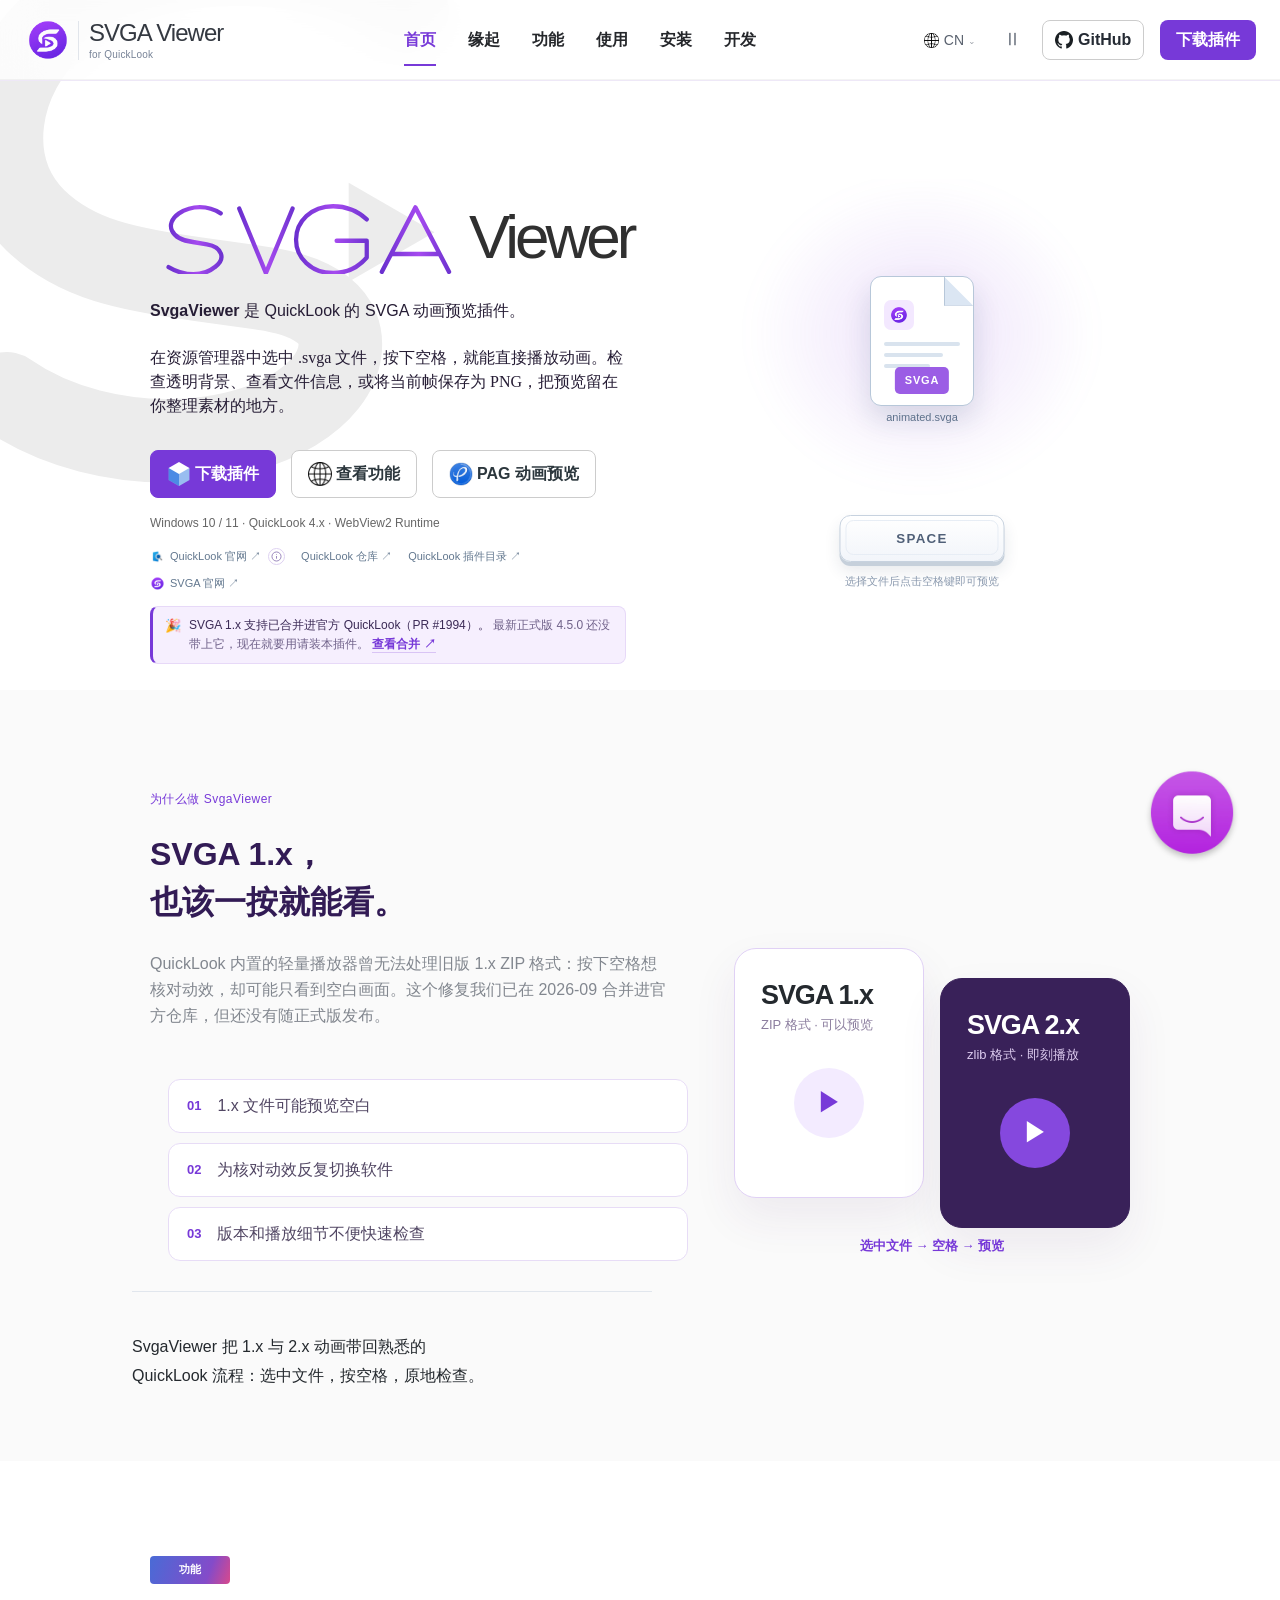
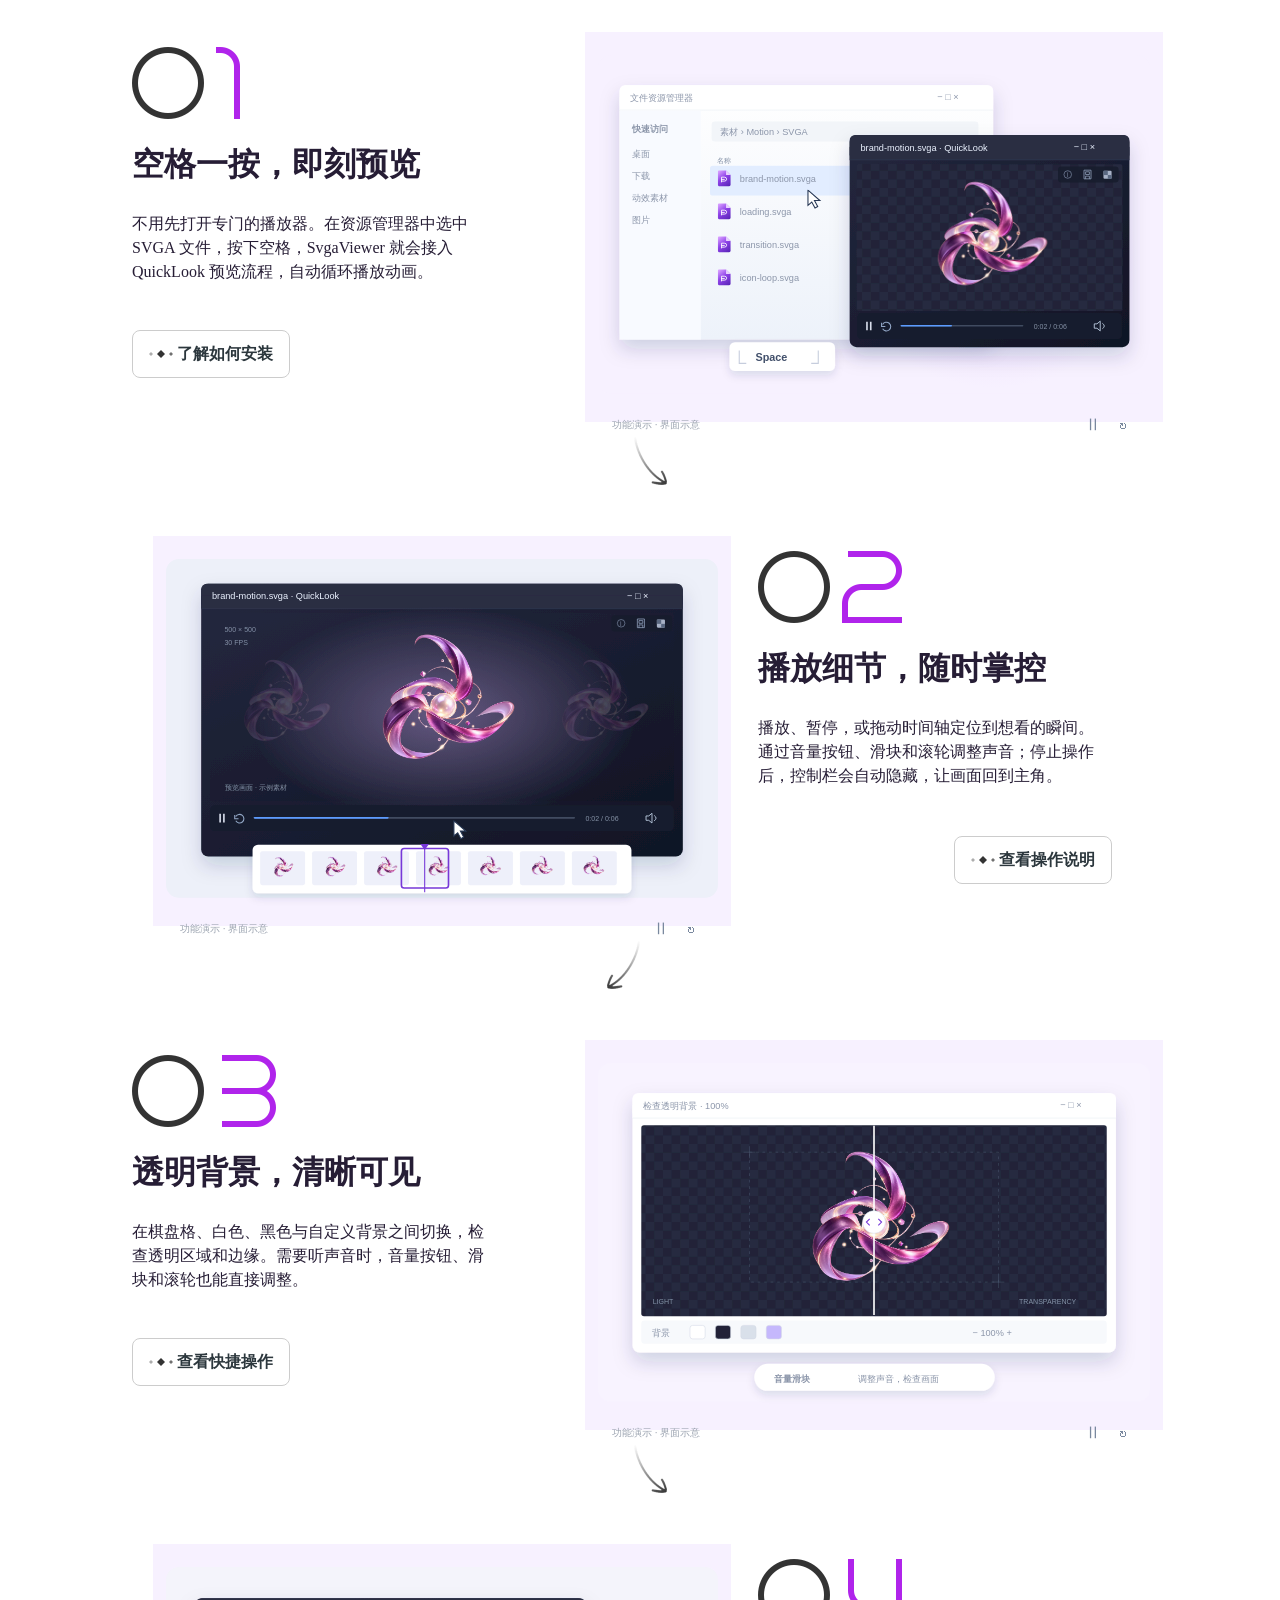
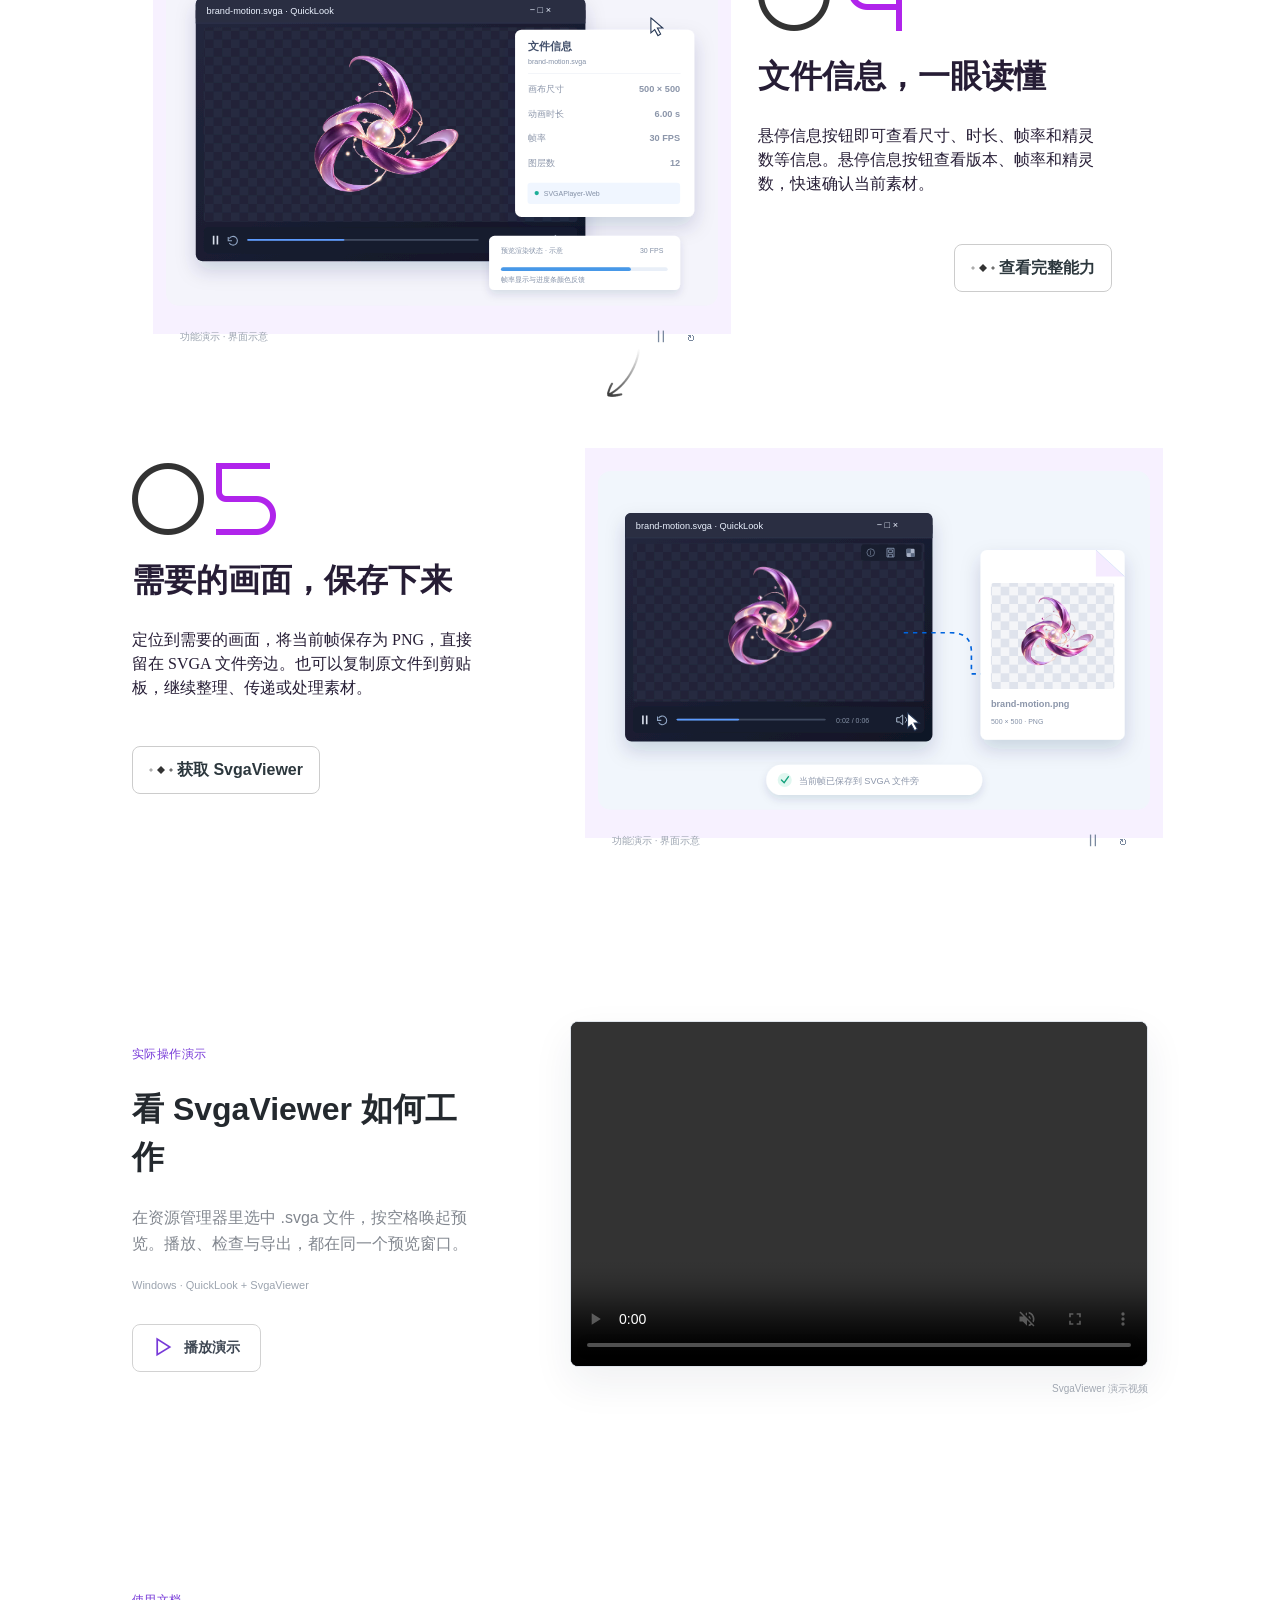
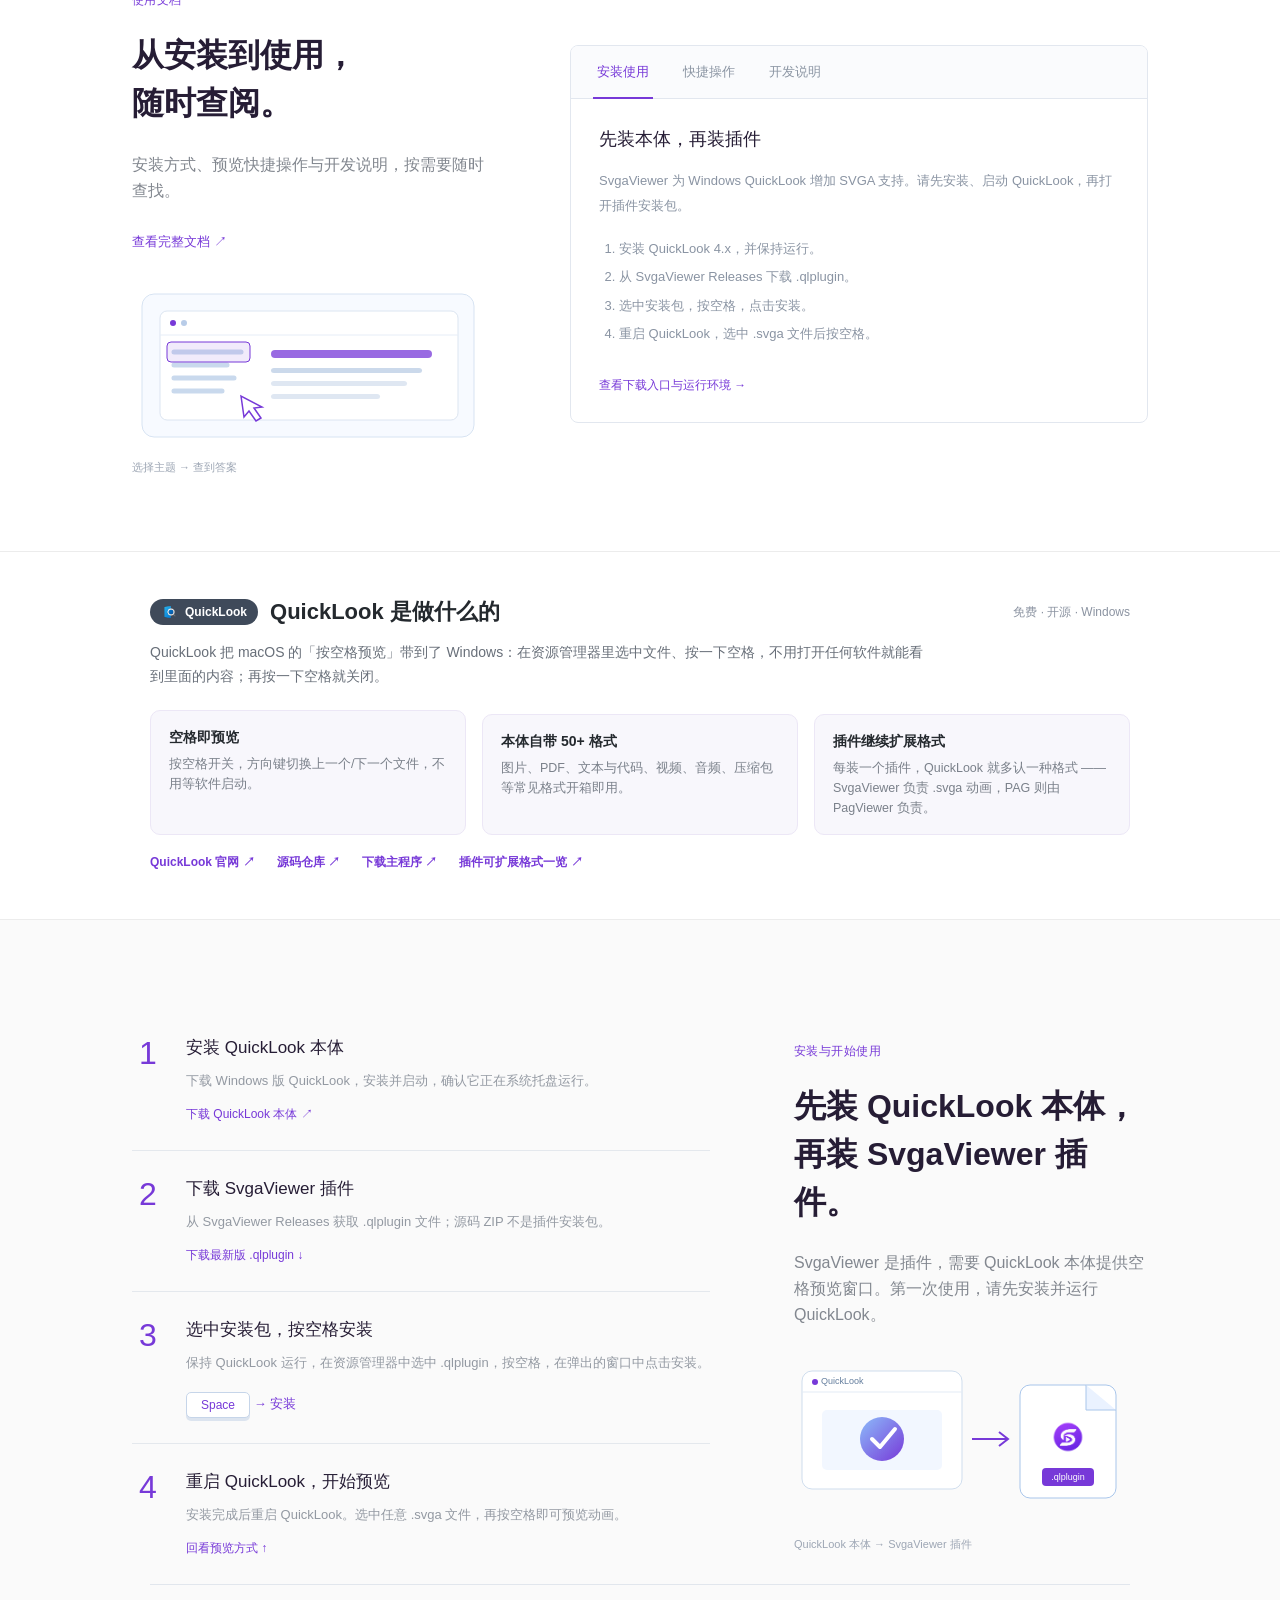
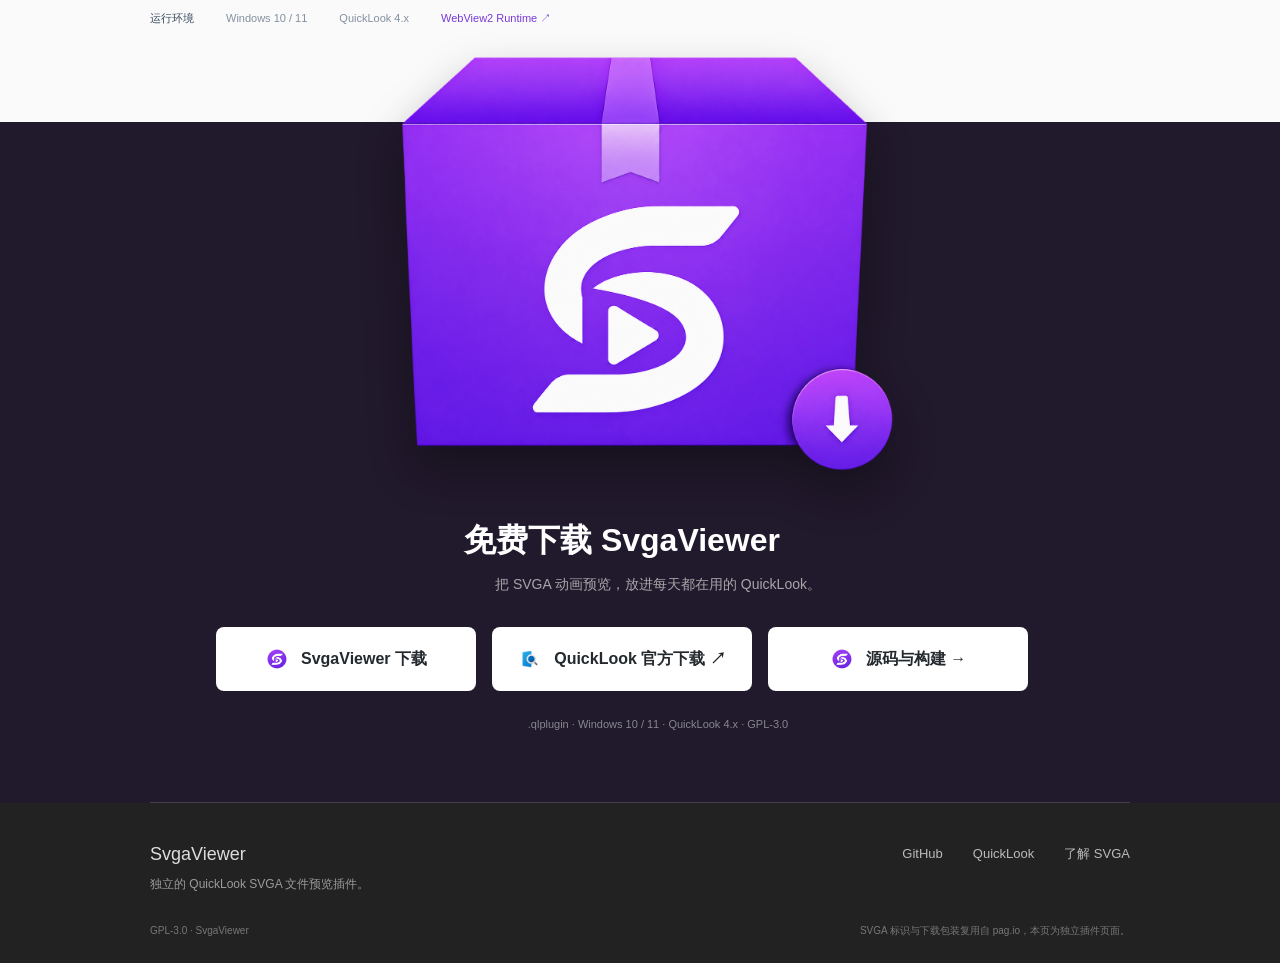
==== commit 8d154ebf: "docs: 落地页加 QuickLook 说明带、PAG 互跳按钮与按钮 hover 新用户缺少「QuickLook 是什么」的入口：hero 快捷链接加 ⓘ 悬停摘要， 安装区前插一节说明带（空格即" ====
--- a/docs/index.html
+++ b/docs/index.html
@@ -6,7 +6,7 @@
 <title>SvgaViewer · 在 QuickLook 中预览 SVGA 动画</title>
 <link rel="stylesheet" href="./assets/reference/pag.io/css/main.css">
 <link rel="stylesheet" href="./assets/reference/pag.io/css/pc.css">
-<link rel="stylesheet" href="./page.css?v=20261024-6"><link rel="stylesheet" href="./svga.css?v=16">
+<link rel="stylesheet" href="./page.css?v=20261024-6"><link rel="stylesheet" href="./svga.css?v=20">
 </head>
 <body>
 <a class="skip-link" href="#content">跳到主要内容</a>
@@ -24,16 +24,17 @@
         <h1 class="wordmark"><img class="svga-mark" src="./assets/svga-mark.svg" alt="SVGA"><span>Viewer</span></h1>
         <p class="paragraph nowrapParagraph"><strong>SvgaViewer</strong><span data-en=" brings SVGA animation preview to QuickLook."> 是 QuickLook 的 SVGA 动画预览插件。</span></p>
         <p class="paragraph" data-en="Select a .svga file in File Explorer and press Space. Play the animation, inspect transparency and file details, or save a frame as PNG — right where you organize your assets.">在资源管理器中选中 .svga 文件，按下空格，就能直接播放动画。检查透明背景、查看文件信息，或将当前帧保存为 PNG，把预览留在你整理素材的地方。</p>
-        <div class="btn-bar"><a class="btn blue" href="#download"><img src="./assets/reference/pag.qq.com/img/new_official_website/download.png" width="24" height="24" alt=""><span data-en="Download plugin">下载插件</span></a><a class="btn" href="#features"><img src="./assets/reference/pag.qq.com/img/new_official_website/browser.png" width="24" height="24" alt=""><span data-en="Explore features">查看功能</span></a></div>
+        <div class="btn-bar"><a class="btn blue" href="#download"><img src="./assets/reference/pag.qq.com/img/new_official_website/download.png" width="24" height="24" alt=""><span data-en="Download plugin">下载插件</span></a><a class="btn" href="#features"><img src="./assets/reference/pag.qq.com/img/new_official_website/browser.png" width="24" height="24" alt=""><span data-en="Explore features">查看功能</span></a><a class="btn" href="https://yancongya.github.io/QuickLook.Plugin.PagViewer/" target="_blank" rel="noopener"><img src="./assets/reference/pag.io/img/favicon.png" width="24" height="24" alt=""><span data-en="PAG animation preview">PAG 动画预览</span></a></div>
         <span class="tip">Windows 10 / 11 · QuickLook 4.x · WebView2 Runtime</span>
-        <div class="hero-quicklinks"><a href="https://quicklookapp.vercel.app/" target="_blank" rel="noopener"><img src="./assets/quicklook-icon.png" alt=""><span data-en="QuickLook website ↗">QuickLook 官网 ↗</span></a><a href="https://github.com/QL-Win/QuickLook" target="_blank" rel="noopener" data-en="QuickLook repository ↗">QuickLook 仓库 ↗</a><a href="https://github.com/QL-Win/QuickLook/wiki/Available-Plugins" target="_blank" rel="noopener" data-en="QuickLook plugins ↗">QuickLook 插件目录 ↗</a><a href="https://svga.io/" target="_blank" rel="noopener"><img src="./assets/svga-logo.png" alt=""><span data-en="SVGA website ↗">SVGA 官网 ↗</span></a></div>
+        <div class="hero-quicklinks"><a href="https://quicklookapp.vercel.app/" target="_blank" rel="noopener"><img src="./assets/quicklook-icon.png" alt=""><span data-en="QuickLook website ↗">QuickLook 官网 ↗</span></a><span class="ql-info" tabindex="0" aria-label="QuickLook 是什么"><svg viewBox="0 0 16 16" aria-hidden="true"><circle cx="8" cy="8" r="6.6"/><path d="M8 7.3v3.9M8 4.7v.9"/></svg><span class="ql-info-tip" role="tooltip"><b data-en="Select a file, press Space, see it.">选中文件、按空格，直接看内容。</b><span data-en="QuickLook is a free open-source Windows tool that previews 50+ common formats without opening an app; plugins teach it more formats such as SVGA.">QuickLook 是免费的开源 Windows 工具，不打开软件就能预览 50+ 常见格式；插件让它继续扩展，比如 SVGA。</span><a href="#quicklook" data-en="What QuickLook does →">QuickLook 是做什么的 →</a></span></span><a href="https://github.com/QL-Win/QuickLook" target="_blank" rel="noopener" data-en="QuickLook repository ↗">QuickLook 仓库 ↗</a><a href="https://github.com/QL-Win/QuickLook/wiki/Available-Plugins" target="_blank" rel="noopener" data-en="QuickLook plugins ↗">QuickLook 插件目录 ↗</a><a href="https://svga.io/" target="_blank" rel="noopener"><img src="./assets/svga-logo.png" alt=""><span data-en="SVGA website ↗">SVGA 官网 ↗</span></a></div>
+        <div class="merge-notice" role="status"><span class="merge-star" aria-hidden="true">🎉</span><p class="merge-copy"><span data-en="SVGA 1.x support has been merged into official QuickLook (PR #1994).">SVGA 1.x 支持已合并进官方 QuickLook（PR #1994）。</span> <span class="merge-dim" data-en="Release 4.5.0 does not include it yet — install this plugin to get it today.">最新正式版 4.5.0 还没带上它，现在就要用请装本插件。</span> <a class="merge-link" href="https://github.com/QL-Win/QuickLook/pull/1994" target="_blank" rel="noopener" data-en="View the merge ↗">查看合并 ↗</a></p></div>
       </div>
-      <iframe class="original-hero" src="./hero-latest.html?v=20261024-5" title="SvgaViewer 文件预览交互示意"></iframe>
+      <iframe class="original-hero" src="./hero-latest.html?v=20261026-3" title="SvgaViewer 文件预览交互示意"></iframe>
     </div>
   </section>
 
 
-<section class="pain svga-why" id="why"><div class="wrap"><div class="why-layout"><div class="why-copy"><span class="kicker"><i aria-hidden="true"></i><span data-en="Why SvgaViewer">为什么做 SvgaViewer</span></span><h2 data-en="SVGA 1.x deserves a preview too.">SVGA 1.x，<br>也该一按就能看。</h2><p class="lead" data-en="QuickLook already has an SVGA preview path, but its lightweight player does not handle the older 1.x ZIP format. Those files can open to a blank frame instead of the animation you expected.">QuickLook 内置的轻量播放器无法处理旧版 1.x ZIP 格式。选中文件按空格，本想核对动效，却可能只看到空白画面。</p><div class="pain-list"><div><b>01</b><span data-en="1.x files may show a blank preview">1.x 文件可能预览空白</span></div><div><b>02</b><span data-en="Opening another app breaks the file browsing flow">为核对动效反复切换软件</span></div><div><b>03</b><span data-en="Versions and playback details are hard to inspect quickly">版本和播放细节不便快速检查</span></div></div><p class="pain-turn" data-en="SvgaViewer adds 1.x and 2.x playback to the QuickLook workflow you already use: select a file, press Space, and inspect it in place.">SvgaViewer 把 1.x 与 2.x 动画带回熟悉的 QuickLook 流程：选中文件，按空格，原地检查。</p></div><div class="svga-why-art"><div class="version-card"><span class="version-label">SVGA 1.x</span><span class="version-state" data-en="ZIP format · now previewable">ZIP 格式 · 可以预览</span><strong class="version-symbol">▶</strong></div><div class="version-card"><span class="version-label">SVGA 2.x</span><span class="version-state" data-en="zlib format · ready to play">zlib 格式 · 即刻播放</span><strong class="version-symbol">▶</strong></div><span class="version-space" data-en="Select file → Space → Preview">选中文件 → 空格 → 预览</span></div></div></div></section>
+<section class="pain svga-why" id="why"><div class="wrap"><div class="why-layout"><div class="why-copy"><span class="kicker"><i aria-hidden="true"></i><span data-en="Why SvgaViewer">为什么做 SvgaViewer</span></span><h2 data-en="SVGA 1.x deserves a preview too.">SVGA 1.x，<br>也该一按就能看。</h2><p class="lead" data-en="QuickLook's built-in lightweight player used to ignore the older 1.x ZIP format: you pressed Space to check a motion and got a blank frame. That fix has since been merged upstream (2026-09), but it has not shipped in a release yet.">QuickLook 内置的轻量播放器曾无法处理旧版 1.x ZIP 格式：按下空格想核对动效，却可能只看到空白画面。这个修复我们已在 2026-09 合并进官方仓库，但还没有随正式版发布。</p><div class="pain-list"><div><b>01</b><span data-en="1.x files may show a blank preview">1.x 文件可能预览空白</span></div><div><b>02</b><span data-en="Opening another app breaks the file browsing flow">为核对动效反复切换软件</span></div><div><b>03</b><span data-en="Versions and playback details are hard to inspect quickly">版本和播放细节不便快速检查</span></div></div><p class="pain-turn" data-en="SvgaViewer adds 1.x and 2.x playback to the QuickLook workflow you already use: select a file, press Space, and inspect it in place.">SvgaViewer 把 1.x 与 2.x 动画带回熟悉的 QuickLook 流程：选中文件，按空格，原地检查。</p></div><div class="svga-why-art"><div class="version-card"><span class="version-label">SVGA 1.x</span><span class="version-state" data-en="ZIP format · now previewable">ZIP 格式 · 可以预览</span><strong class="version-symbol">▶</strong></div><div class="version-card"><span class="version-label">SVGA 2.x</span><span class="version-state" data-en="zlib format · ready to play">zlib 格式 · 即刻播放</span><strong class="version-symbol">▶</strong></div><span class="version-space" data-en="Select file → Space → Preview">选中文件 → 空格 → 预览</span></div></div></div></section>
 <section class="main" id="features" aria-label="功能">
     <div class="chapter" id="preview">
       <span class="feature-label" data-en="FEATURE">功能</span>
@@ -82,7 +83,17 @@
 <div id="doc-source" class="docs-body" role="tabpanel" aria-labelledby="doc-tab-source" hidden><h3 data-en="Understand the plugin before extending it.">从源码理解，再继续扩展</h3><p data-en="The .NET / WPF host embeds the WebView2 player. Resources/Web contains the player UI, SVGAPlayer-Web, and JSZip resources.">.NET / WPF 宿主嵌入 WebView2 播放器。Resources/Web 存放播放器界面、SVGAPlayer-Web 与 JSZip 资源。</p><pre><code>Plugin.cs
 SvgaViewerPanel.xaml.cs
 Resources/Web/
-Samples/ · Scripts/</code></pre><a href="./develop.html" data-en="View build and packaging instructions →">查看构建与打包说明 →</a></div></div></div></section>  <section class="installation" id="install"><div class="wrap"><div class="install-copy">
+Samples/ · Scripts/</code></pre><a href="./develop.html" data-en="View build and packaging instructions →">查看构建与打包说明 →</a></div></div></div></section>  <section class="ql-what" id="quicklook"><div class="wrap">
+  <div class="ql-what-head"><span class="ql-what-badge"><img src="./assets/quicklook-icon.png" width="18" height="18" alt="">QuickLook</span><h2 data-en="What QuickLook does">QuickLook 是做什么的</h2><span class="ql-what-tag" data-en="Free · open source · Windows">免费 · 开源 · Windows</span></div>
+  <p class="ql-what-lead" data-en="QuickLook brings the macOS press-Space preview to Windows: select a file in File Explorer, tap Space, and read what is inside without launching any app. Tap Space again to close it.">QuickLook 把 macOS 的「按空格预览」带到了 Windows：在资源管理器里选中文件、按一下空格，不用打开任何软件就能看到里面的内容；再按一下空格就关闭。</p>
+  <ul class="ql-what-cells">
+    <li><b data-en="Space to preview">空格即预览</b><span data-en="Open and close with Space, arrow keys jump to the next file, no waiting for an app to start.">按空格开关，方向键切换上一个/下一个文件，不用等软件启动。</span></li>
+    <li><b data-en="50+ formats built in">本体自带 50+ 格式</b><span data-en="Images, PDF, text and code, video, audio and archives work out of the box.">图片、PDF、文本与代码、视频、音频、压缩包等常见格式开箱即用。</span></li>
+    <li><b data-en="Plugins add formats">插件继续扩展格式</b><span data-en="Each plugin teaches QuickLook one more format — SvgaViewer adds .svga animation, just as PagViewer adds .pag.">每装一个插件，QuickLook 就多认一种格式 —— SvgaViewer 负责 .svga 动画，PAG 则由 PagViewer 负责。</span></li>
+  </ul>
+  <div class="ql-what-links"><a href="https://quicklookapp.vercel.app/" target="_blank" rel="noopener" data-en="QuickLook website ↗">QuickLook 官网 ↗</a><a href="https://github.com/QL-Win/QuickLook" target="_blank" rel="noopener" data-en="Source repository ↗">源码仓库 ↗</a><a href="https://github.com/QL-Win/QuickLook/releases" target="_blank" rel="noopener" data-en="Download the app ↗">下载主程序 ↗</a><a href="https://github.com/QL-Win/QuickLook/wiki/Available-Plugins" target="_blank" rel="noopener" data-en="All plugin formats ↗">插件可扩展格式一览 ↗</a></div>
+</div></section>
+<section class="installation" id="install"><div class="wrap"><div class="install-copy">
     <span class="section-eyebrow" data-en="INSTALLATION">安装与开始使用</span><h2 data-en="Install QuickLook first. Then add SvgaViewer.">先装 QuickLook 本体，<br>再装 SvgaViewer 插件。</h2><p class="install-lead" data-en="SvgaViewer is a plugin, not a standalone application. Start by installing and running QuickLook on Windows.">SvgaViewer 是插件，需要 QuickLook 本体提供空格预览窗口。第一次使用，请先安装并运行 QuickLook。</p>
     <svg class="story-motion install-illustration" viewBox="0 0 354 172" role="img" aria-labelledby="install-illustration-title" data-paused="true"><title id="install-illustration-title" data-en="Install QuickLook first, then add the SvgaViewer plugin">先安装 QuickLook，再安装 SvgaViewer 插件</title><defs><linearGradient id="install-blue" x2="1" y2="1"><stop stop-color="#8cbbfa"/><stop offset="1" stop-color="#7739d8"/></linearGradient></defs><rect x="8" y="16" width="160" height="118" rx="10" fill="#fff" stroke="#cfdded"/><path d="M8 37h160" stroke="#e3ebf5"/><circle cx="21" cy="27" r="3" fill="#7739d8"/><text x="27" y="29" font-size="9" fill="#637d9d">QuickLook</text><rect x="28" y="55" width="120" height="60" rx="5" fill="#f2f7ff"/><circle cx="88" cy="84" r="22" fill="url(#install-blue)"/><path d="m78 84 8 8 15-18" fill="none" stroke="#fff" stroke-width="4" stroke-linecap="round" stroke-linejoin="round"/><path class="install-flow" d="M178 84h35m-8-7 9 7-9 7" fill="none" stroke="#7739d8" stroke-width="2"/><g class="install-plugin"><rect x="226" y="30" width="96" height="113" rx="10" fill="#fff" stroke="#a8c5ea"/><path d="M292 30v25h30" fill="#eaf2ff" stroke="#a8c5ea"/><image href="./assets/svga-logo.png" x="256" y="64" width="36" height="36"/><rect x="248" y="113" width="52" height="18" rx="4" fill="#7739d8"/><text x="274" y="125" font-size="9" text-anchor="middle" fill="#fff">.qlplugin</text></g></svg><small class="illustration-caption" data-en="QuickLook app → SvgaViewer plugin">QuickLook 本体 → SvgaViewer 插件</small>
     </div><ol class="install-steps">
--- a/docs/svga.css
+++ b/docs/svga.css
@@ -65,3 +65,46 @@
 
 
 @media(max-width:800px){body .main .chapter .scene{width:calc(100vw - 68px);max-width:100%;margin:0!important}}
+
+/* hero 内公告行：SVGA 1.x 支持已合并进官方 QuickLook */
+body .intro-box{height:auto;min-height:476px;padding-bottom:26px}
+.merge-notice{display:flex;align-items:flex-start;gap:8px;margin-top:14px;padding:9px 12px;background:#f6effe;border:1px solid #e7d9f8;border-left:3px solid #7739d8;border-radius:8px}
+body .merge-notice .merge-copy{margin:0;font-size:12px;line-height:19px;color:#3b2a56;font-weight:400}
+.merge-notice .merge-star{font-size:13px;line-height:19px;flex:none}
+.merge-notice .merge-dim{color:#6f6189}
+body .merge-notice .merge-link{font-size:12px;font-weight:600;color:#7739d8;border-bottom:1px solid #d9c4f5;border-radius:0;padding:0 0 1px;box-shadow:none}
+body .merge-notice .merge-link:hover{background:none;color:#5e27ac;text-decoration:none;transform:none}
+
+/* hero 按钮行：第三个互跳按钮在窄屏/英文下换行而不是溢出 */
+body .intro-box .wrap .btn-bar{flex-wrap:wrap;row-gap:10px}
+
+/* 按钮组 hover：pag.io 基础样式里 a.btn 完全没有悬停反馈 */
+body a.btn{transition:transform .18s ease,box-shadow .18s ease,border-color .18s ease,background-color .18s ease}
+body a.btn:hover{transform:translateY(-2px);border-color:#cbb9e8;box-shadow:0 8px 18px rgba(23,51,81,.14)}
+body a.btn.blue:hover{background-color:#6227c0;border-color:#6227c0;box-shadow:0 10px 22px rgba(119,57,216,.32)}
+
+/* QuickLook 是什么：hero 信息钮 + 安装前的说明带 */
+.hero-quicklinks .ql-info{position:relative;display:inline-flex;align-items:center;justify-content:center;width:17px;height:17px;margin-left:-9px;border:1px solid #ddd0f0;border-radius:50%;color:#8f7bb5;cursor:help}
+.hero-quicklinks .ql-info svg{width:11px;height:11px;fill:none;stroke:currentColor;stroke-width:1.3}
+/* hero 下方被 .intro-box 的 overflow:clip 裁掉，所以卡片朝上展开；::after 把 9px 间隙并入悬停区，指针才能移到卡片里点链接 */
+.hero-quicklinks .ql-info::after{content:"";position:absolute;inset:-12px 0}
+.hero-quicklinks .ql-info-tip{position:absolute;left:-10px;bottom:26px;z-index:40;width:296px;display:grid;gap:6px;padding:12px 14px;background:#fff;border:1px solid #e3d7f5;border-radius:10px;box-shadow:0 16px 36px rgba(23,51,81,.18);opacity:0;visibility:hidden;transition:opacity .16s ease}
+.hero-quicklinks .ql-info:hover .ql-info-tip,.hero-quicklinks .ql-info:focus .ql-info-tip{opacity:1;visibility:visible}
+.hero-quicklinks .ql-info-tip b{font-size:12.5px;line-height:19px;color:#2b2140;font-weight:700}
+.hero-quicklinks .ql-info-tip>span{font-size:11.5px;line-height:18px;color:#6b6480;font-weight:400}
+.hero-quicklinks .ql-info-tip a{font-size:11.5px;font-weight:600;color:#7739d8}
+.ql-what{background:#fff;border-top:1px solid #ececec;border-bottom:1px solid #ececec;padding:44px 0 48px}
+.ql-what .wrap{width:980px;margin:auto}
+.ql-what-head{display:flex;align-items:center;gap:12px;flex-wrap:wrap;margin-bottom:12px}
+.ql-what-badge{display:inline-flex;align-items:center;gap:6px;padding:4px 11px;border-radius:99px;background:#3f4a5a;color:#fff;font-size:12px;font-weight:700}
+.ql-what-badge img{display:block;border-radius:3px}
+.ql-what-head h2{margin:0;font-size:22px;line-height:32px;font-weight:700;color:#24292e}
+.ql-what-tag{margin-left:auto;font-size:12px;color:#8b93a1}
+.ql-what-lead{max-width:780px;margin:0 0 22px;font-size:14px;line-height:24px;font-weight:400;color:#686f79}
+.ql-what-cells{list-style:none;display:grid;grid-template-columns:repeat(3,1fr);gap:16px;margin:0;padding:0}
+.ql-what-cells li{padding:16px 18px;background:#f8f7fc;border:1px solid #ece7f6;border-radius:10px}
+.ql-what-cells b{display:block;margin-bottom:6px;font-size:14px;color:#24292e}
+.ql-what-cells span{display:block;font-size:12.5px;line-height:20px;color:#7a808a}
+.ql-what-links{display:flex;flex-wrap:wrap;gap:8px 22px;margin-top:18px;font-size:12px}
+.ql-what-links a{font-weight:600;color:#7739d8}
+@media(max-width:800px){.ql-what{padding:34px 0 38px}.ql-what .wrap{width:calc(100% - 48px)}.ql-what-head h2{font-size:19px;line-height:28px}.ql-what-tag{display:none}.ql-what-cells{grid-template-columns:1fr}}
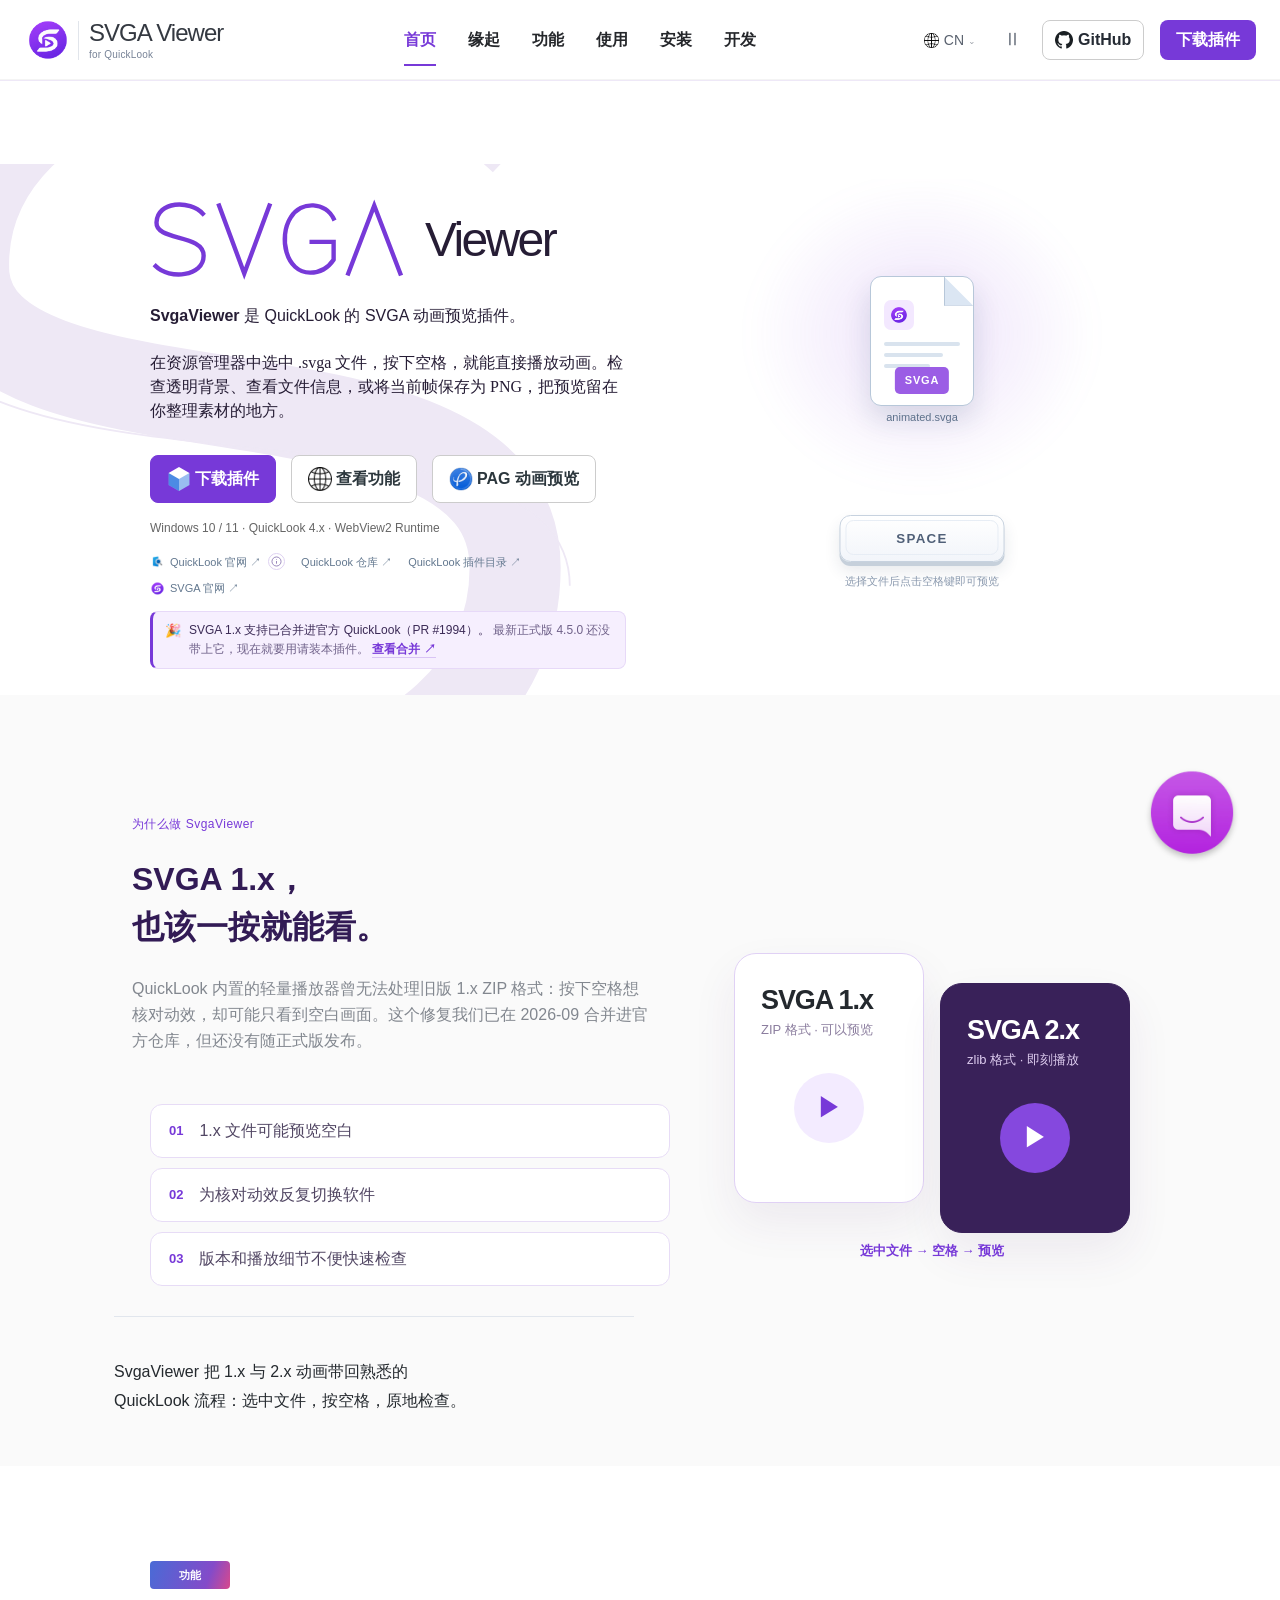
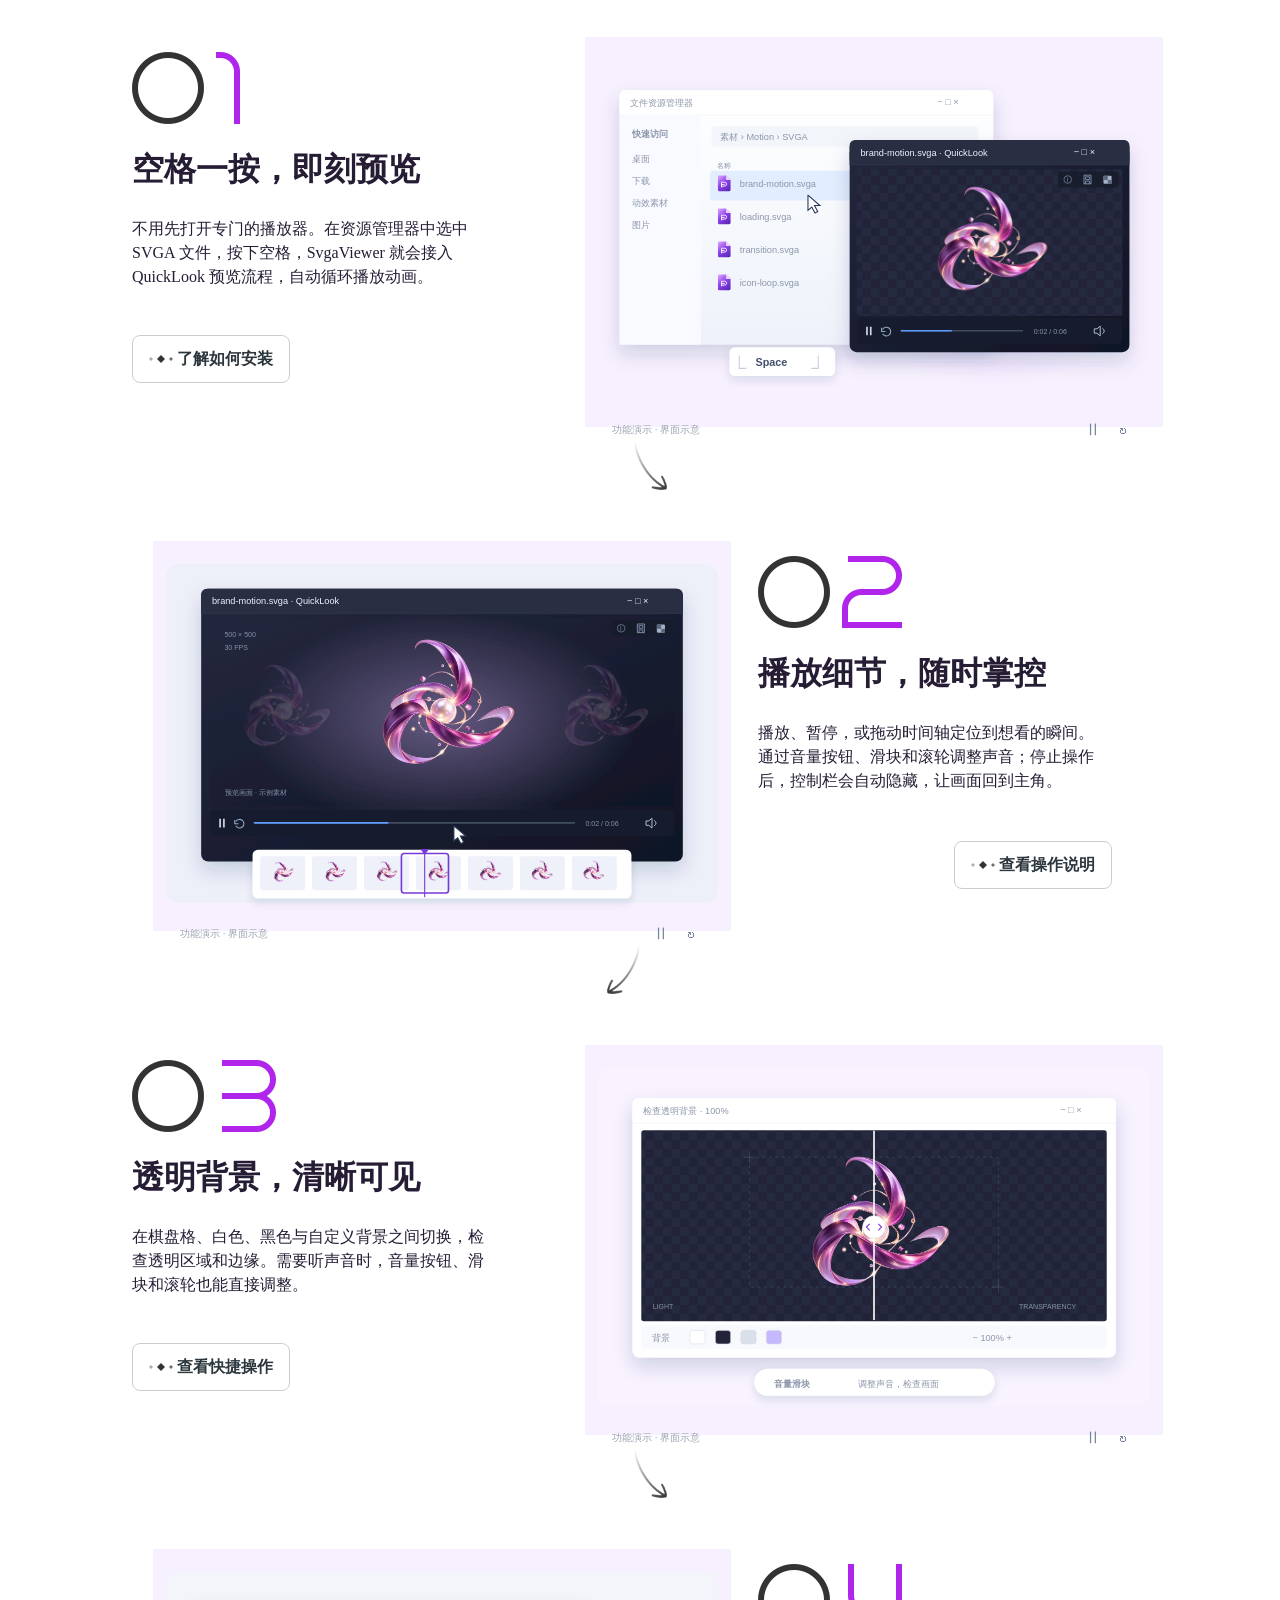
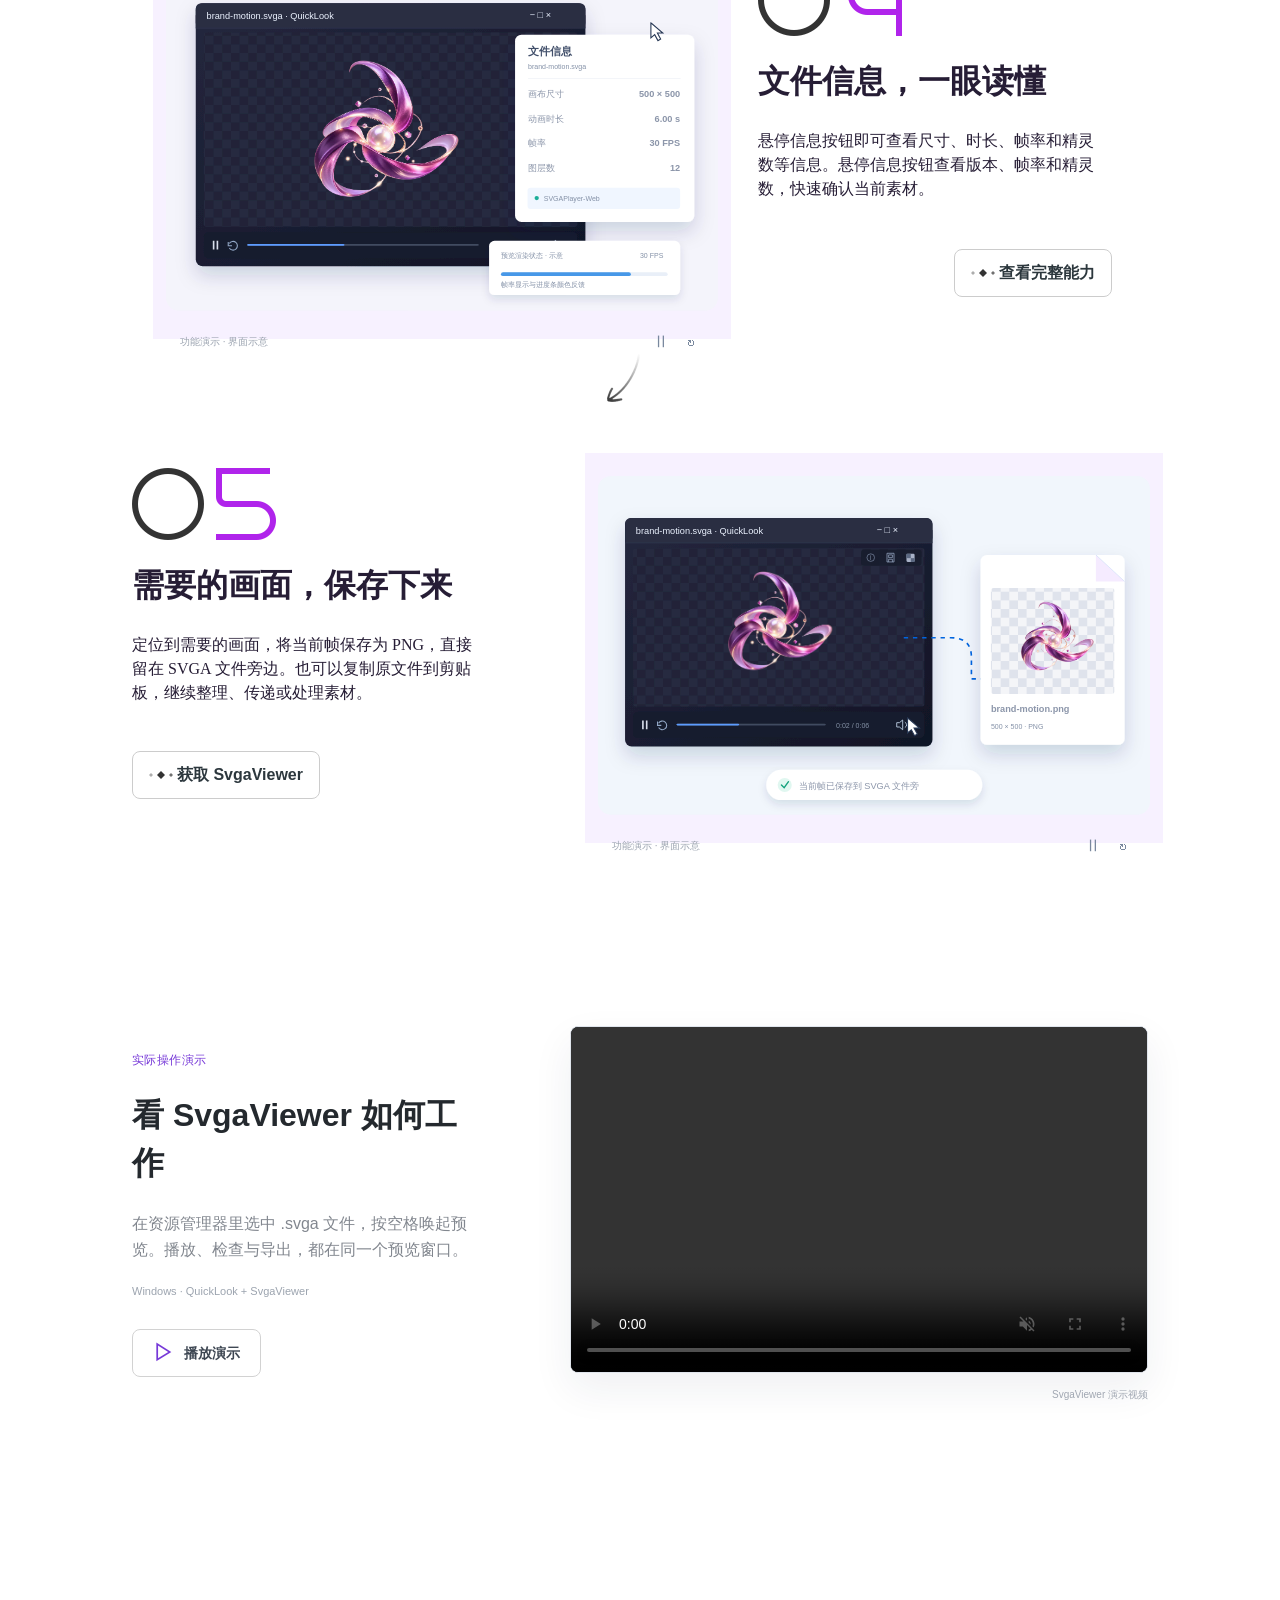
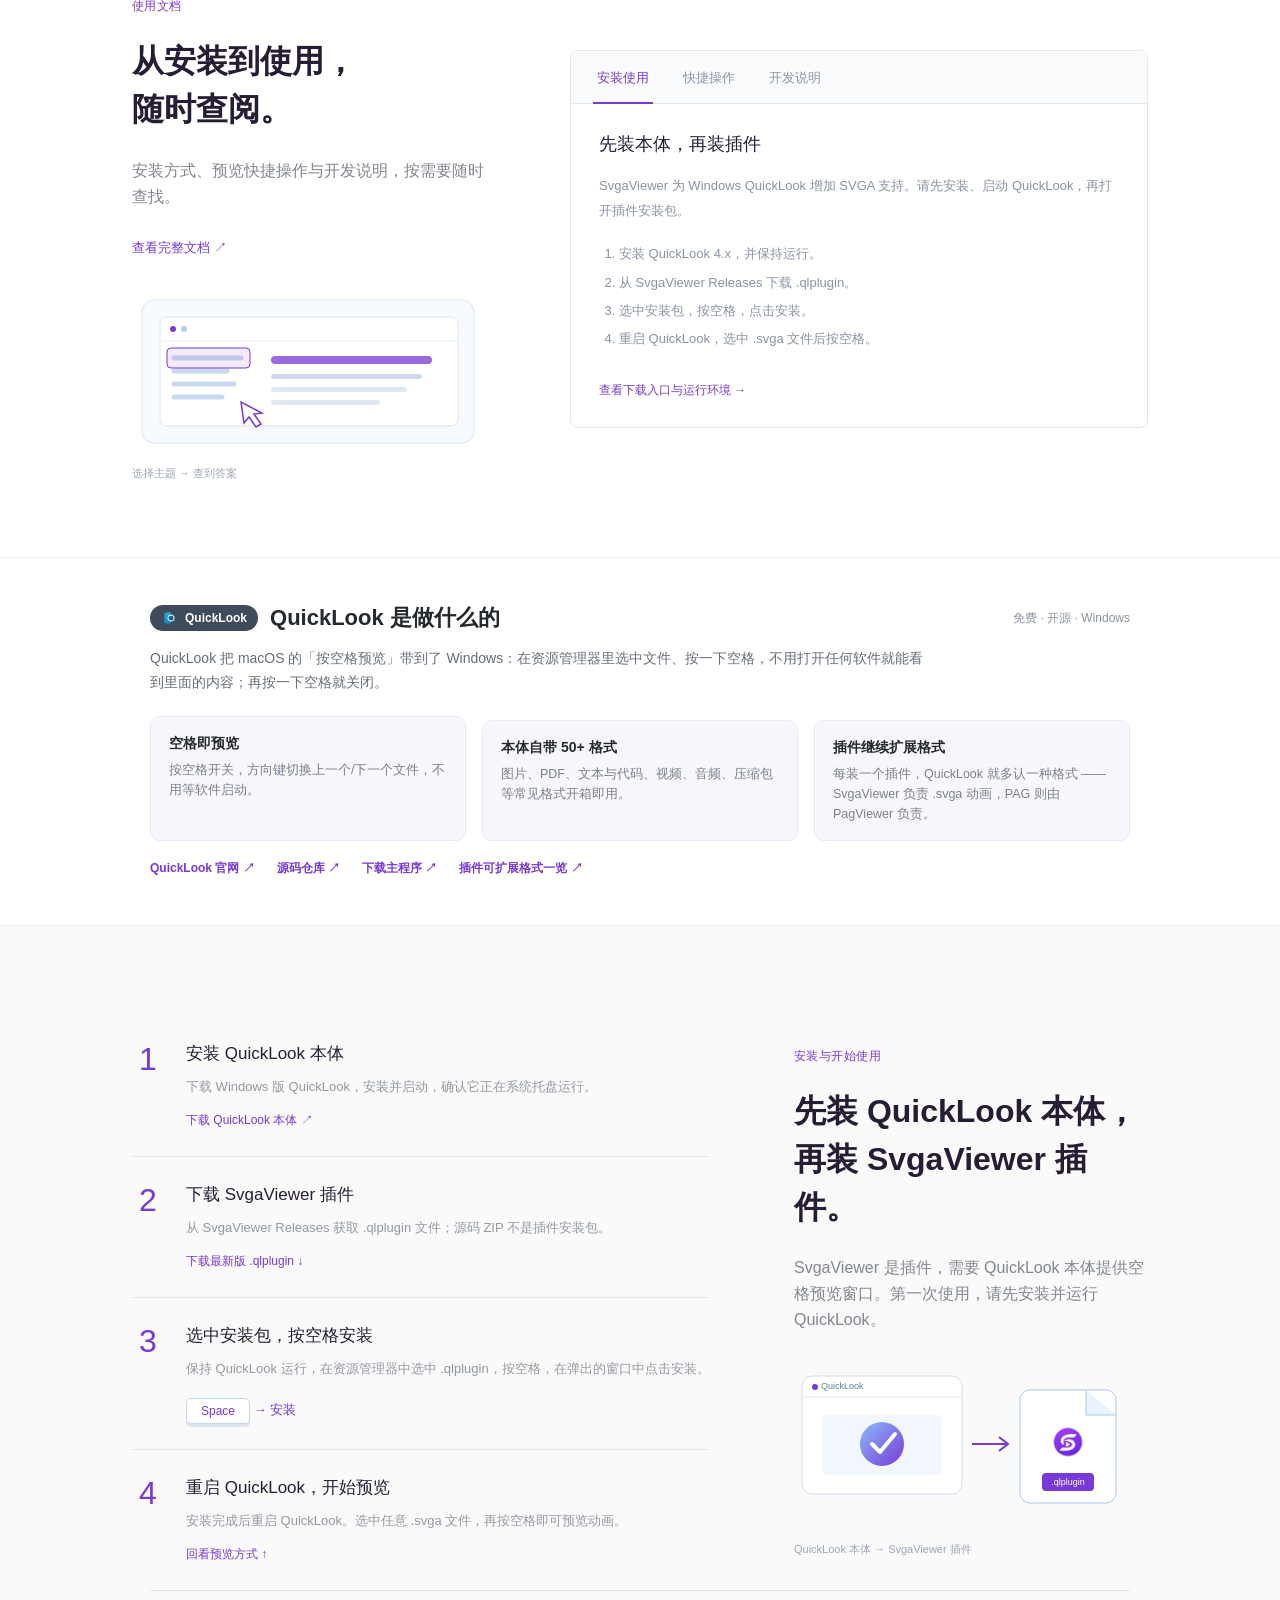
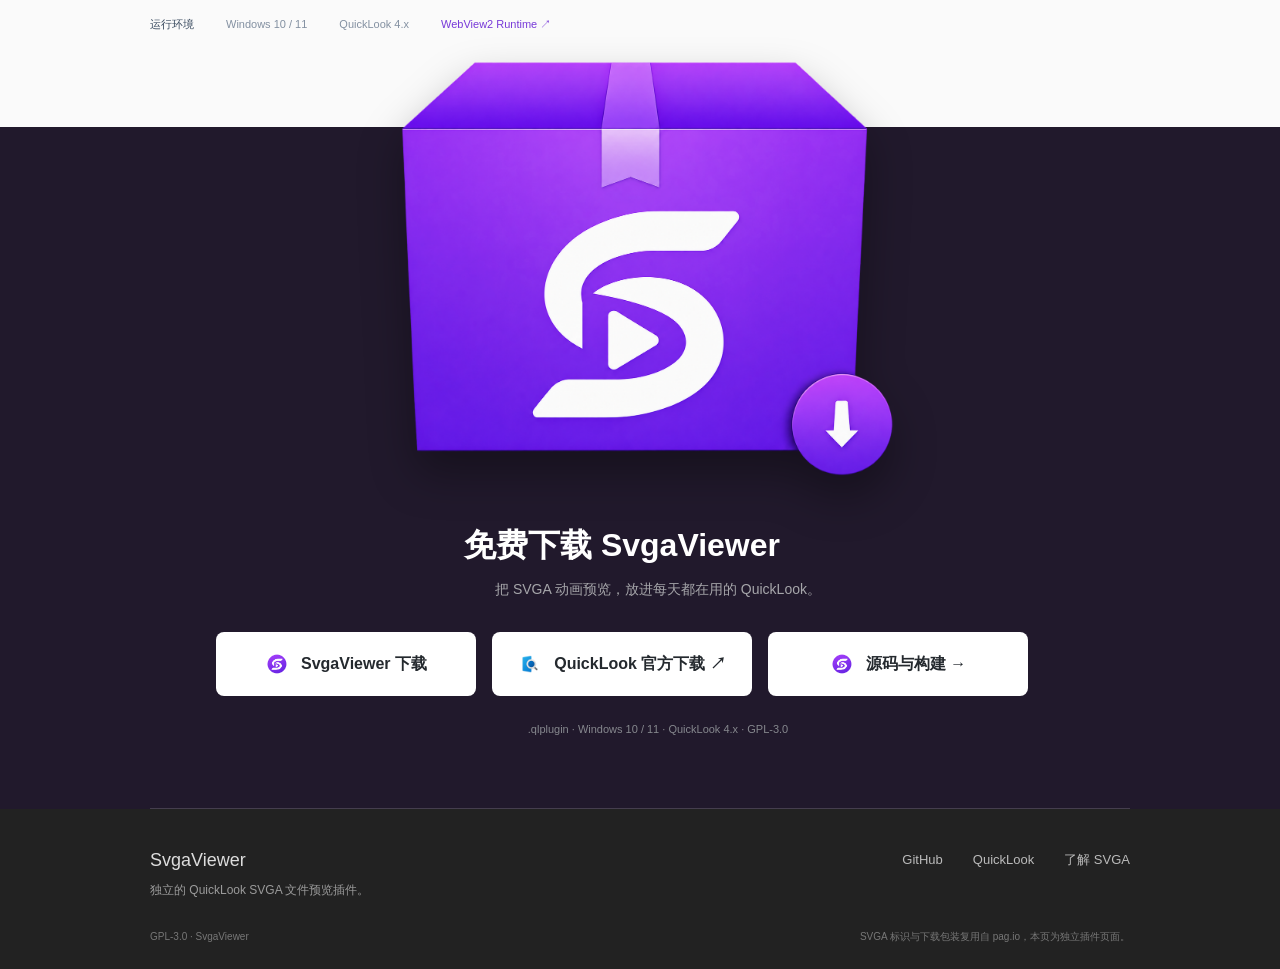
==== commit b7464c51: "对齐 SVGA 首屏品牌字标与背景并同步规范" ====
--- a/docs/index.html
+++ b/docs/index.html
@@ -7,6 +7,7 @@
 <link rel="stylesheet" href="./assets/reference/pag.io/css/main.css">
 <link rel="stylesheet" href="./assets/reference/pag.io/css/pc.css">
 <link rel="stylesheet" href="./page.css?v=20261024-6"><link rel="stylesheet" href="./svga.css?v=20">
+<link rel="stylesheet" href="./hero-brand.css?v=20261101">
 </head>
 <body>
 <a class="skip-link" href="#content">跳到主要内容</a>
@@ -21,7 +22,7 @@
   <section class="intro-box" id="top">
     <div class="wrap">
       <div class="main-content">
-        <h1 class="wordmark"><img class="svga-mark" src="./assets/svga-mark.svg" alt="SVGA"><span>Viewer</span></h1>
+        <h1 class="hero-brand svga-hero-brand"><img src="./assets/svga-hero-wordmark.svg" width="320" height="100" alt="SVGA"><span>Viewer</span></h1>
         <p class="paragraph nowrapParagraph"><strong>SvgaViewer</strong><span data-en=" brings SVGA animation preview to QuickLook."> 是 QuickLook 的 SVGA 动画预览插件。</span></p>
         <p class="paragraph" data-en="Select a .svga file in File Explorer and press Space. Play the animation, inspect transparency and file details, or save a frame as PNG — right where you organize your assets.">在资源管理器中选中 .svga 文件，按下空格，就能直接播放动画。检查透明背景、查看文件信息，或将当前帧保存为 PNG，把预览留在你整理素材的地方。</p>
         <div class="btn-bar"><a class="btn blue" href="#download"><img src="./assets/reference/pag.qq.com/img/new_official_website/download.png" width="24" height="24" alt=""><span data-en="Download plugin">下载插件</span></a><a class="btn" href="#features"><img src="./assets/reference/pag.qq.com/img/new_official_website/browser.png" width="24" height="24" alt=""><span data-en="Explore features">查看功能</span></a><a class="btn" href="https://yancongya.github.io/QuickLook.Plugin.PagViewer/" target="_blank" rel="noopener"><img src="./assets/reference/pag.io/img/favicon.png" width="24" height="24" alt=""><span data-en="PAG animation preview">PAG 动画预览</span></a></div>
--- a/docs/hero-brand.css
+++ b/docs/hero-brand.css
@@ -0,0 +1,28 @@
+/* PAG family hero: a real outlined wordmark image + oversized brand texture. */
+body .intro-box{position:relative;isolation:isolate;overflow:clip}
+body .intro-box::before{content:"";position:absolute;inset:0;z-index:0;pointer-events:none;background:url('./assets/svga-hero-texture.svg') no-repeat -150px -125px / 820px 820px;opacity:1;mask-image:linear-gradient(90deg, currentColor 0%,currentColor 55%,transparent 95%)}
+body .intro-box>.wrap{position:relative;z-index:1}
+body .intro-box .hero-brand{display:flex;align-items:center;flex-wrap:wrap;gap:12px 15px;height:auto;min-height:78px;margin:0 0 24px;padding:0;letter-spacing:-.055em;line-height:1.1}
+body .intro-box .hero-brand>img{display:block;width:260px;height:auto;max-width:100%;object-fit:contain;flex:0 1 auto;margin:0}
+body .intro-box .hero-brand>span{font:400 48px/1.12 'Segoe UI',Arial,sans-serif;letter-spacing:-.055em;color:inherit}
+body .intro-box .alpha-hero-brand>img{width:245px}
+body .intro-box .alpha-hero-brand>span{font-size:42px}
+body .intro-box .hero-product-promise{font-size:20px;line-height:1.5;font-weight:550;margin:0 0 14px;color:var(--ink)}
+@media(min-width:681px) and (max-width:1100px){body .intro-box .hero-brand>img{width:220px}body .intro-box .hero-brand>span{font-size:40px}}
+@media(max-width:680px){body .intro-box::before{background-position:-200px -40px;background-size:650px 650px}body .intro-box .hero-brand{gap:10px 12px;min-height:60px;margin-bottom:22px}body .intro-box .hero-brand>img{width:205px}body .intro-box .hero-brand>span{font-size:39px}body .intro-box .alpha-hero-brand>span{font-size:35px}body .intro-box .hero-product-promise{font-size:18px}}
+@media(max-width:380px){body .intro-box .hero-brand>img{width:190px}}
+
+body{background-image:none}
+
+/* Keep navigation controls reachable on narrow screens; primary download remains in Hero. */
+@media(max-width:600px){
+ body .fixedHeaderContainer header.site-header{width:calc(100% - 32px);max-width:none;margin:auto;gap:6px;min-width:0}
+ body .fixedHeaderContainer header.site-header .site-brand{display:flex;align-items:center;gap:7px;min-width:0;max-width:calc(100% - 138px);flex:1 1 auto}
+ body .fixedHeaderContainer header.site-header .site-brand img{width:30px;height:30px;flex:0 0 30px;object-fit:contain}
+ body .fixedHeaderContainer header.site-header .site-brand>span{font-size:13px;line-height:1.3;letter-spacing:-.03em;white-space:nowrap}
+ body .fixedHeaderContainer header.site-header .site-brand small{font-size:7px;letter-spacing:0;line-height:1.4}
+ body .fixedHeaderContainer header.site-header .header-actions{display:flex;gap:0;flex:0 0 132px;width:132px;min-width:0;margin:0}
+ body .fixedHeaderContainer .header-actions .github-link,body .fixedHeaderContainer .header-actions .header-cta{display:none}
+ body .fixedHeaderContainer .header-actions>button{width:44px;min-width:44px;height:44px;min-height:44px;padding:0;flex:0 0 44px;white-space:nowrap}
+ body .fixedHeaderContainer .header-actions #menu{display:flex;flex-direction:column;align-items:center;justify-content:center;gap:5px}
+}
